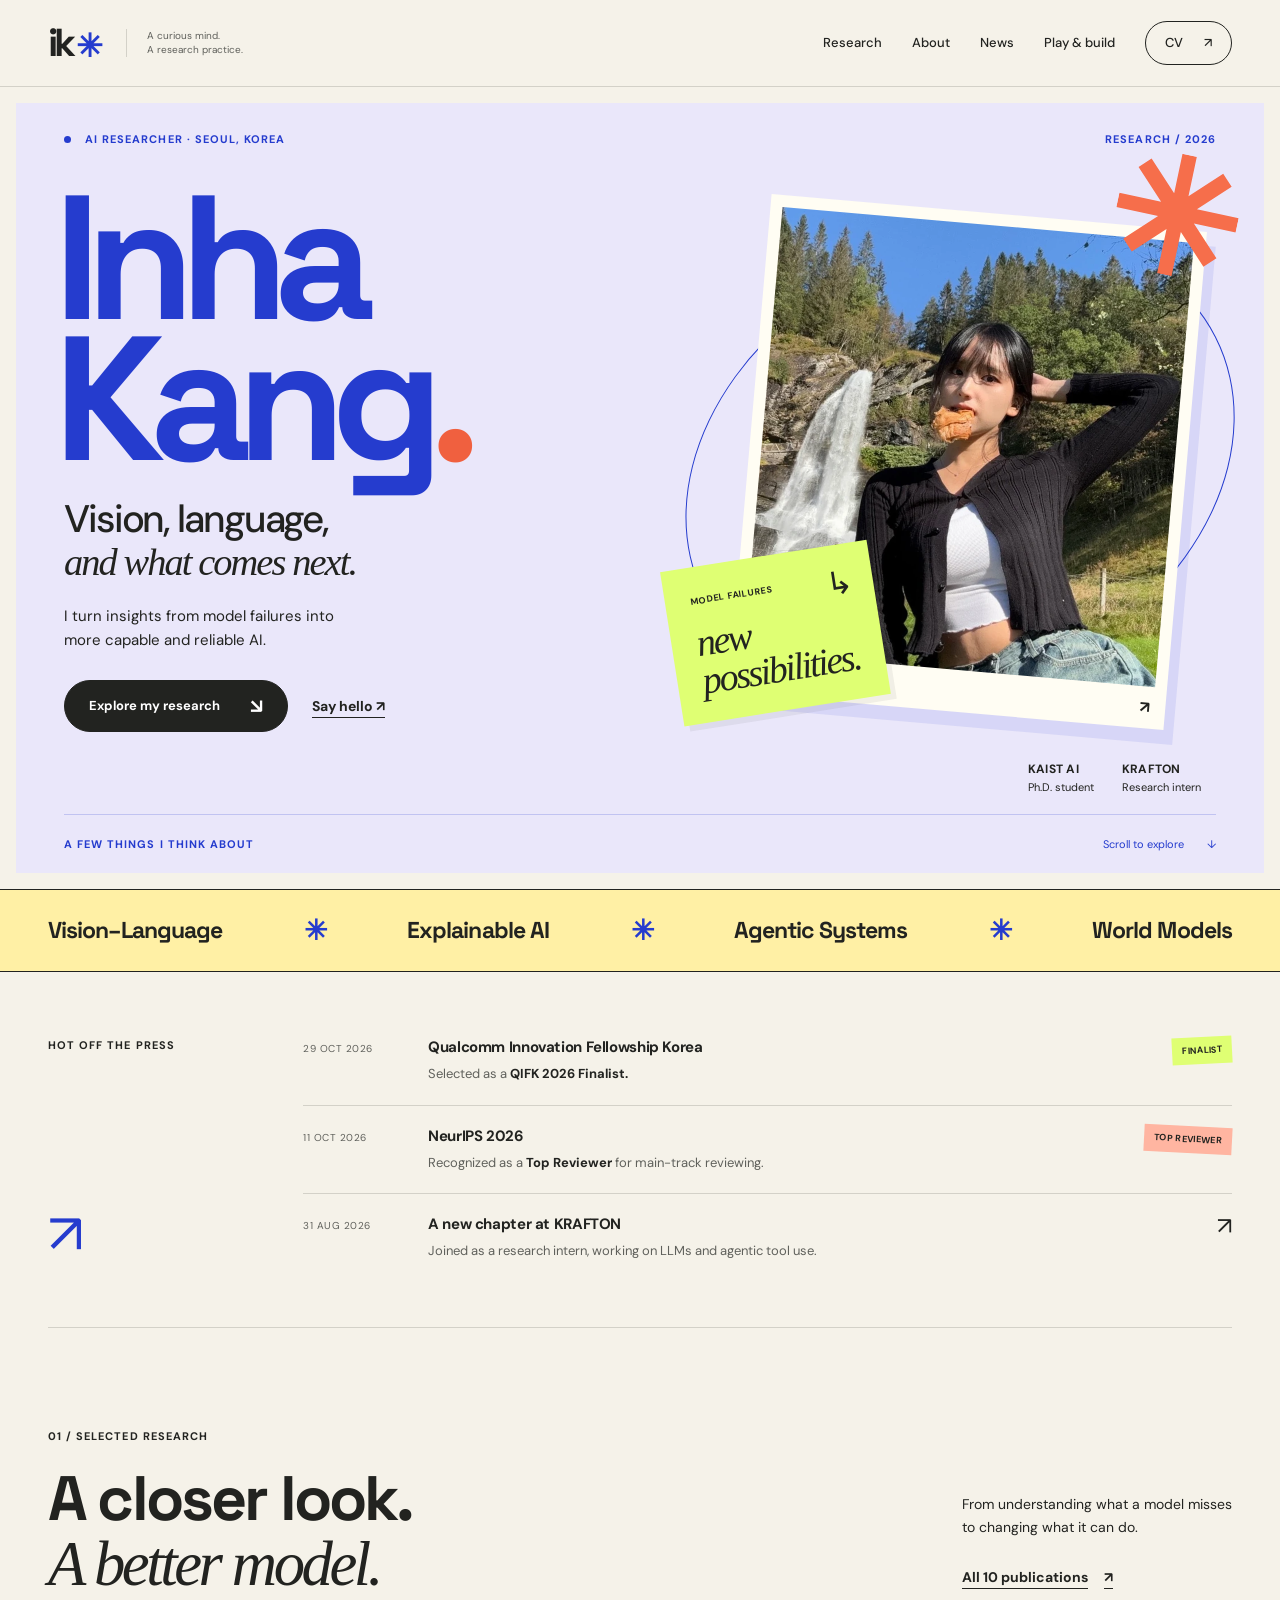
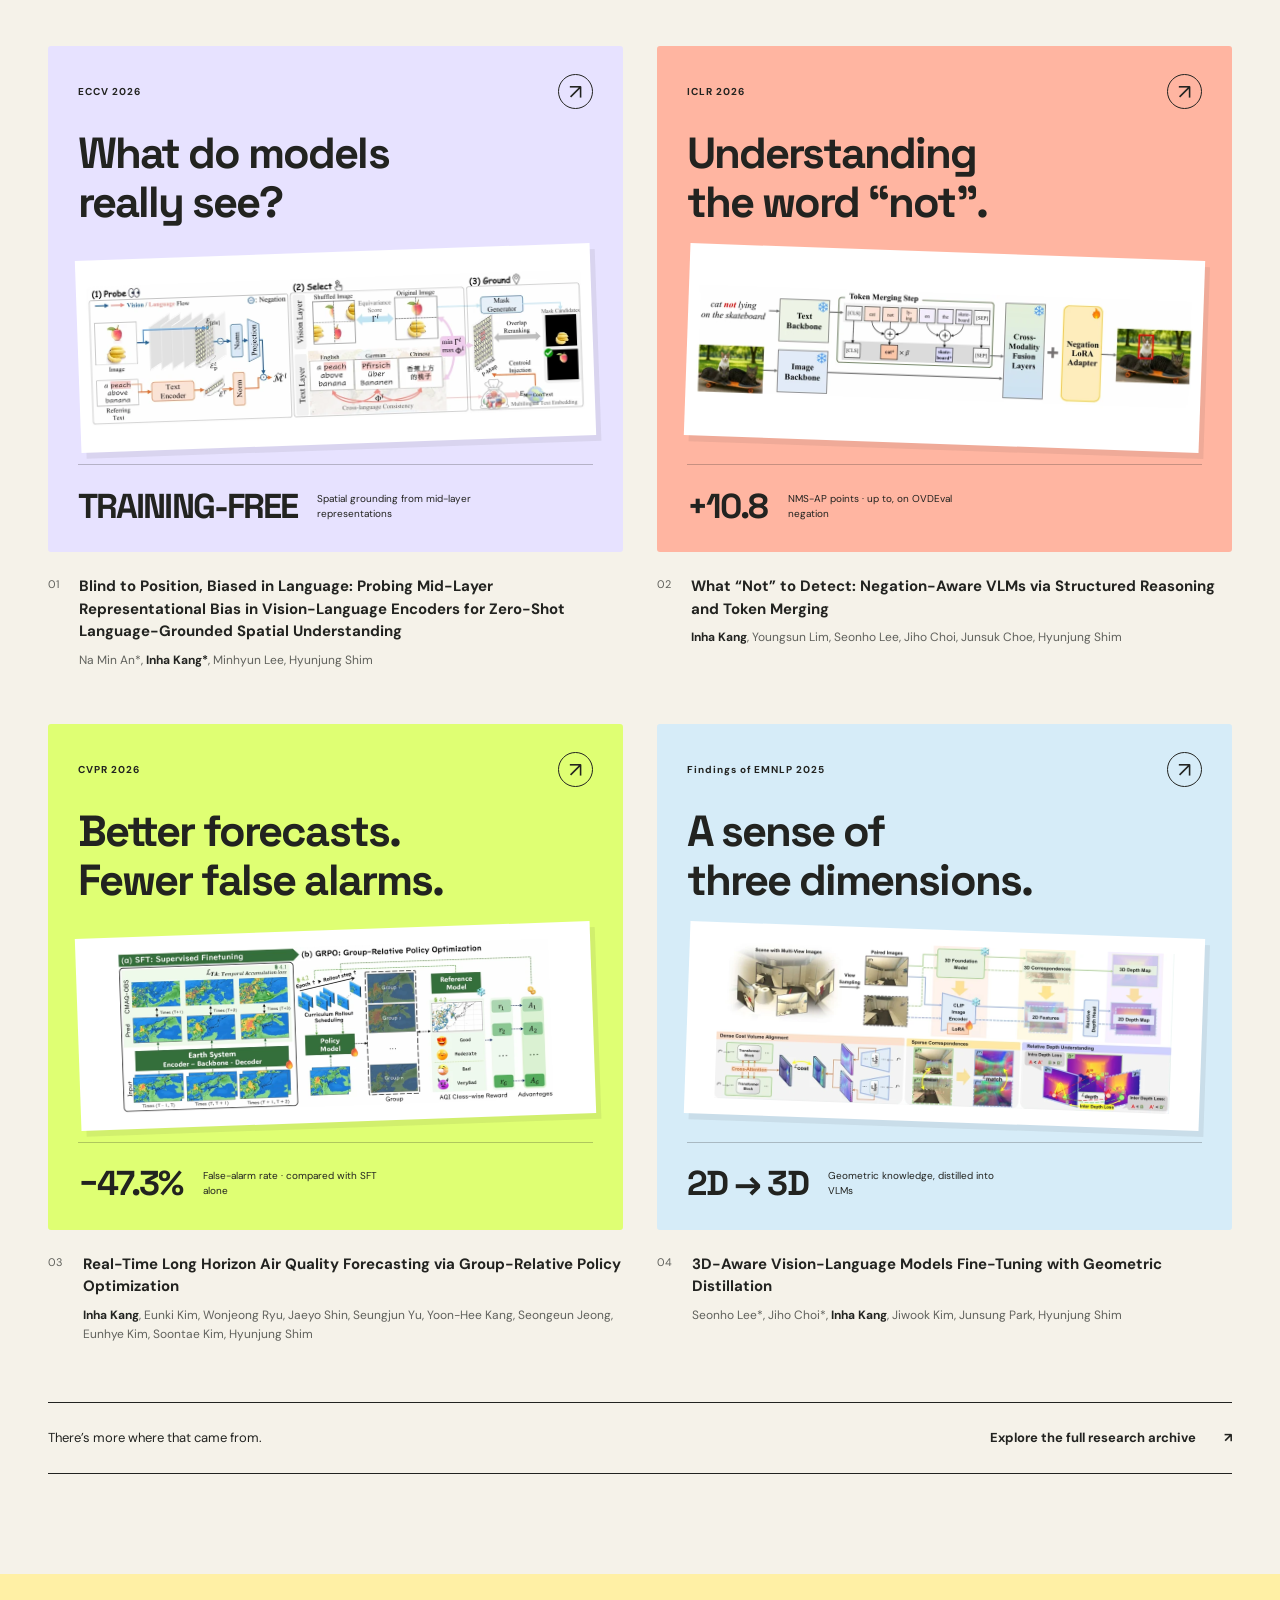
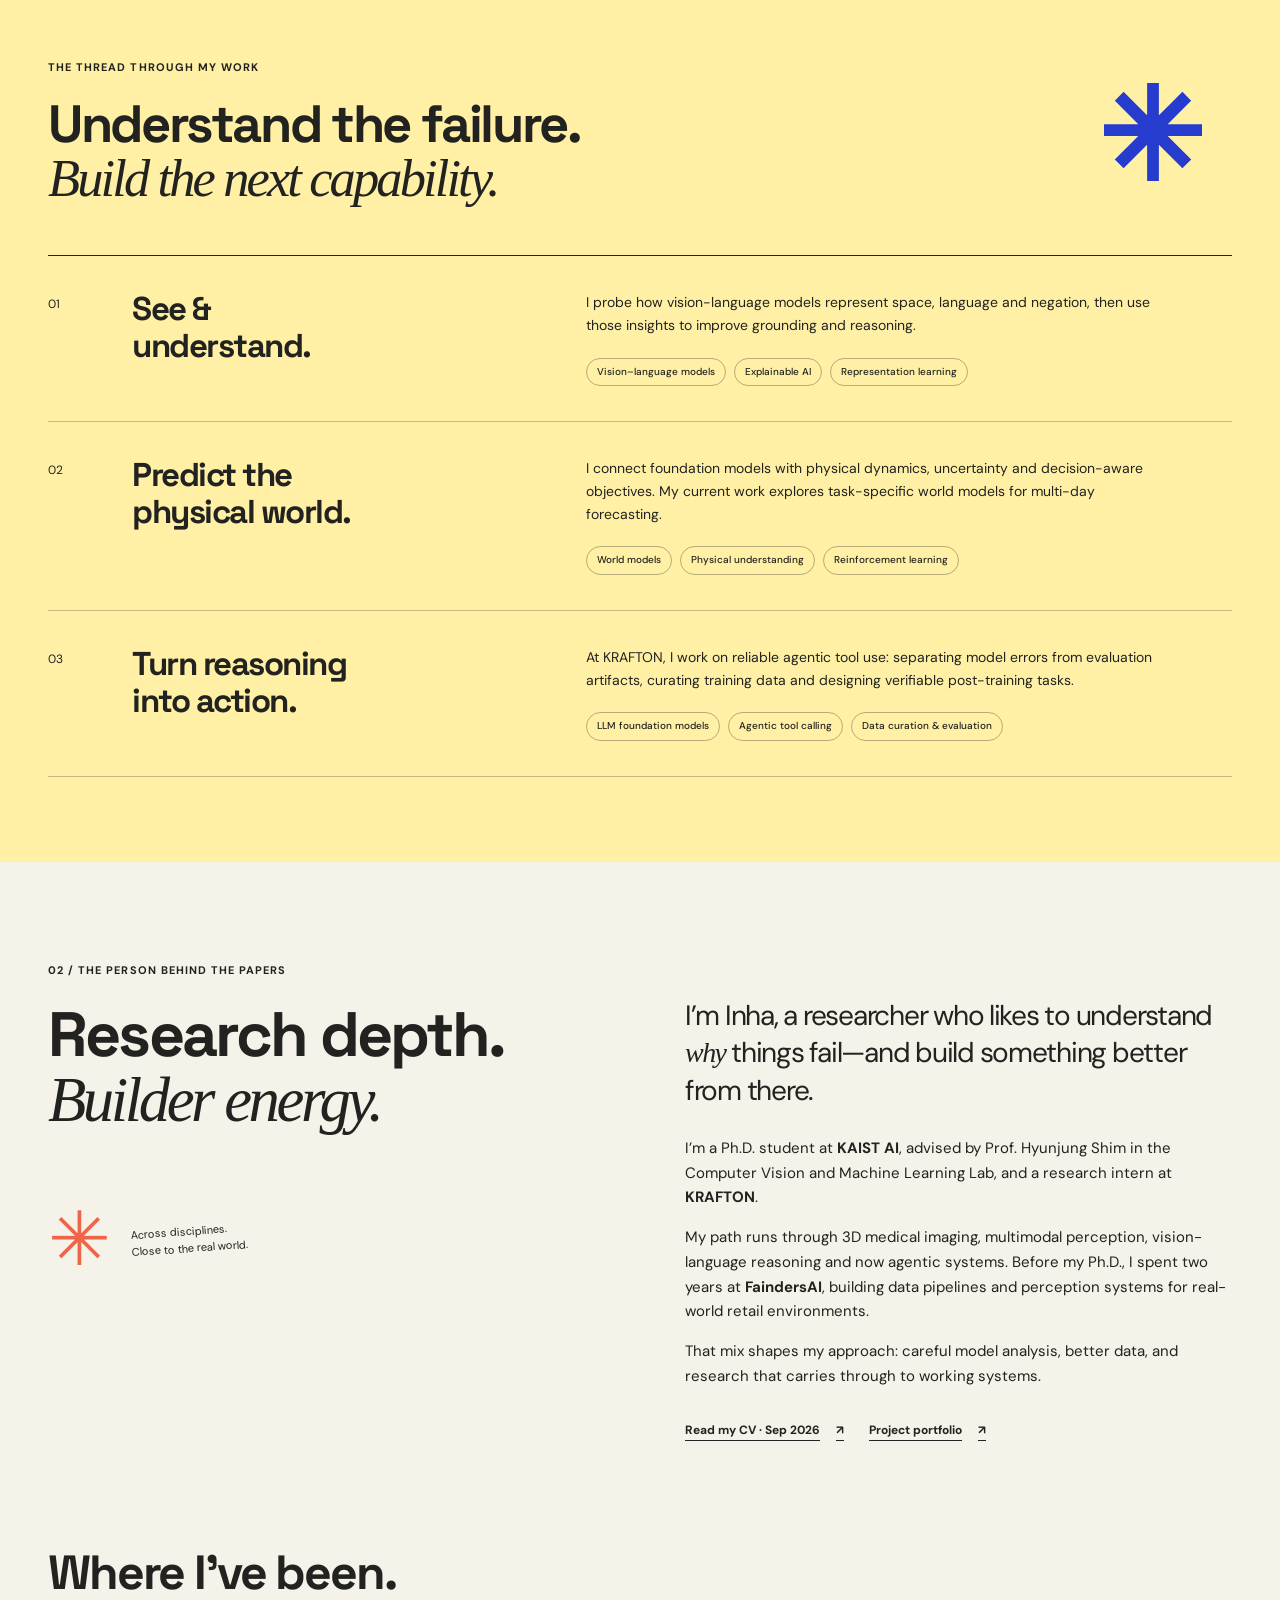
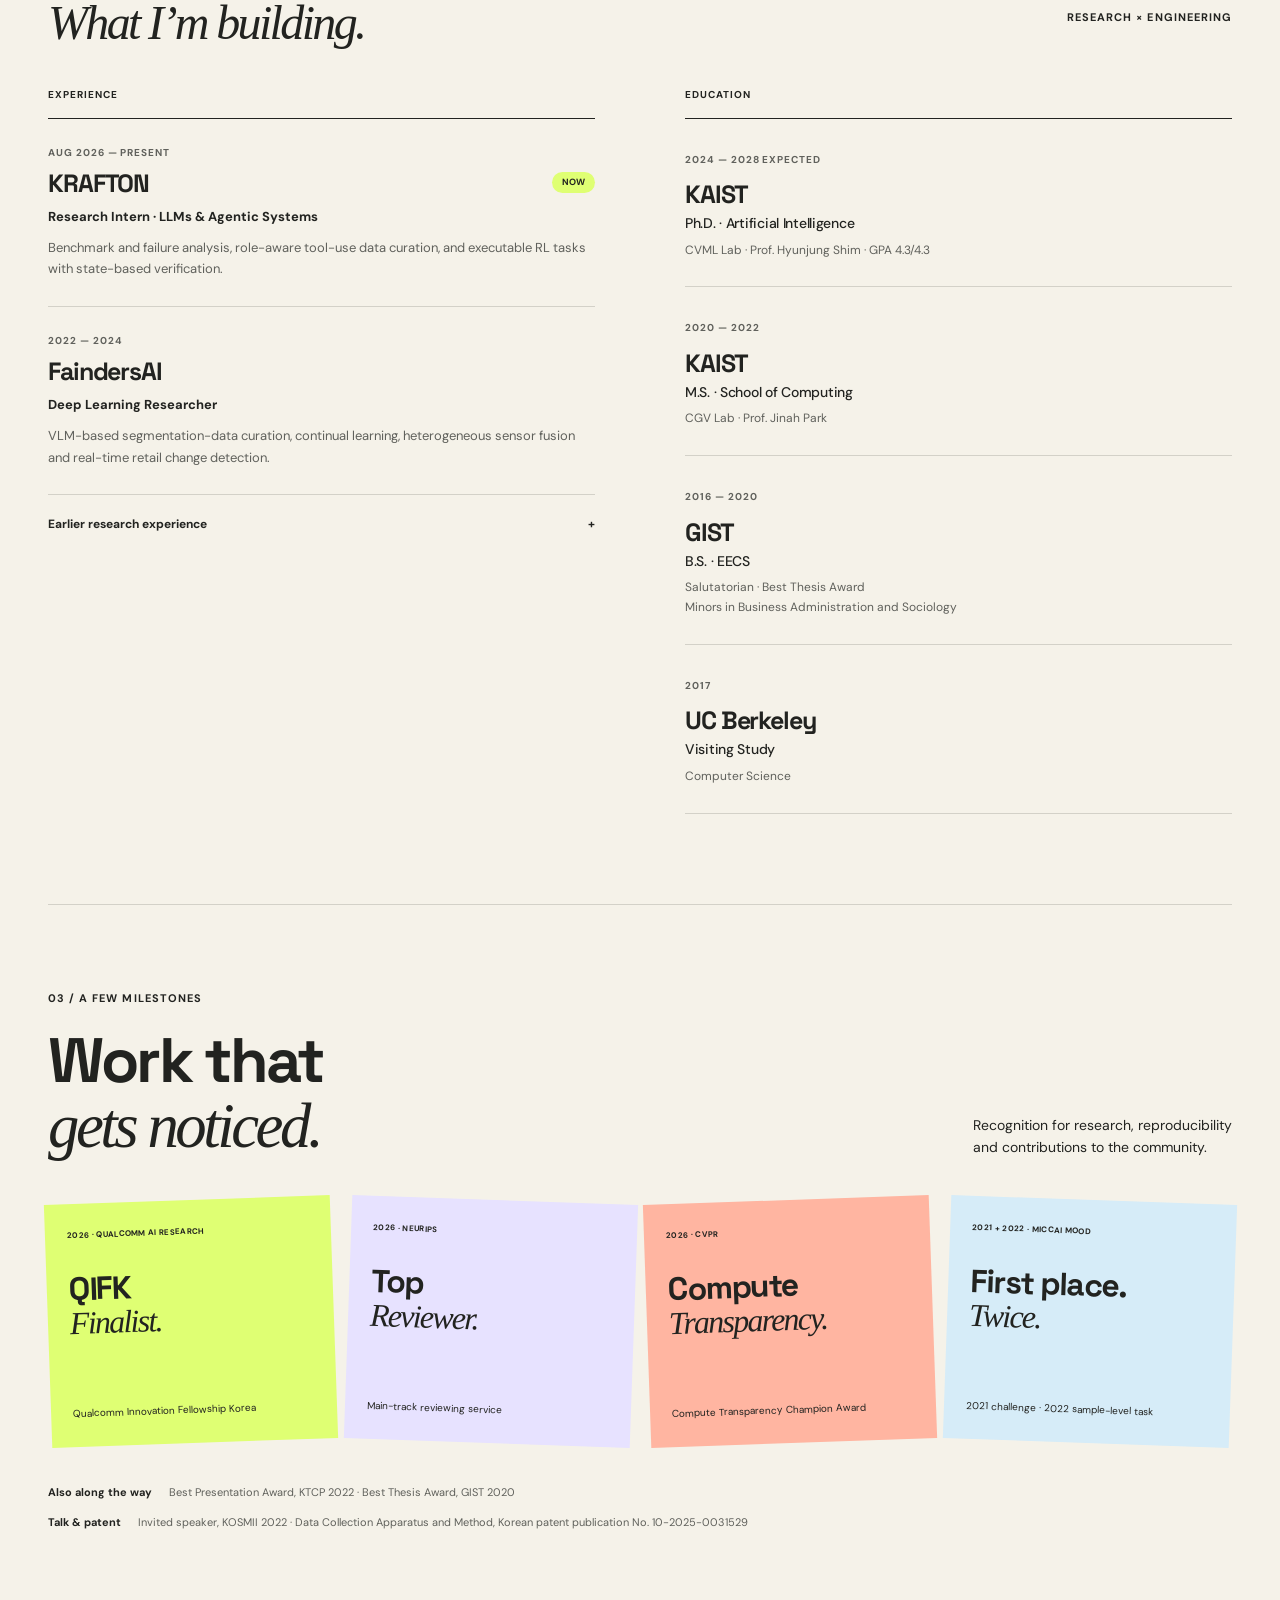
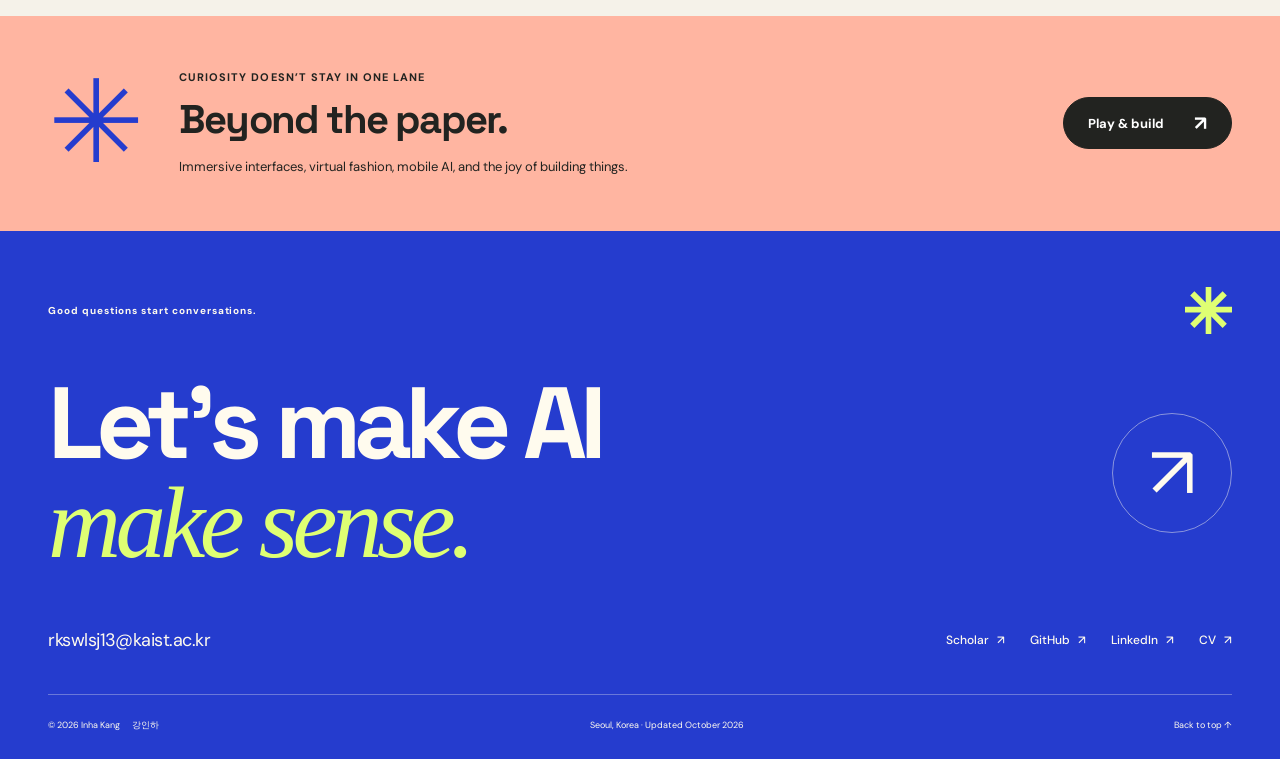
==== index.html @ 4bcaf2a3 "Redesign research portfolio and update October 2026 highlights" ====
<!doctype html>
<html lang="en">
  <head>
    <meta charset="utf-8" />
    <meta name="viewport" content="width=device-width, initial-scale=1" />
    <title>Inha Kang — AI Researcher</title>
    <meta
      name="description"
      content="Inha Kang: KAIST AI Ph.D. student and KRAFTON research intern. Vision-language models, explainable AI, physical understanding and agentic systems."
    />
    <meta name="theme-color" content="#f5f2e9" />
    <link rel="canonical" href="https://2na-97.github.io/" />
    <meta property="og:type" content="website" />
    <meta property="og:title" content="Inha Kang — AI Researcher" />
    <meta
      property="og:description"
      content="Inha Kang: KAIST AI Ph.D. student and KRAFTON research intern. Vision-language models, explainable AI, physical understanding and agentic systems."
    />
    <meta property="og:url" content="https://2na-97.github.io/" />
    <meta property="og:image" content="https://2na-97.github.io/assets/img/social-preview.png" />
    <meta property="og:image:width" content="1200" />
    <meta property="og:image:height" content="630" />
    <meta
      property="og:image:alt"
      content="Inha Kang — AI researcher at KAIST and research intern at KRAFTON. Vision, language, and what comes next."
    />
    <meta name="twitter:card" content="summary_large_image" />
    <link rel="icon" href="assets/img/favicon.svg" type="image/svg+xml" />
    <link rel="preload" href="assets/fonts/space-grotesk-700.ttf" as="font" type="font/ttf" crossorigin />
    <link rel="stylesheet" href="assets/css/style.css" />
    <script src="assets/js/site.js" defer></script>
  </head>
  <body>
    <a class="skip-link" href="#main-content">Skip to content</a>
    <header class="site-header">
      <div class="nav-shell wrap">
        <a class="brand" href="index.html" aria-label="Inha Kang, home"
          >ik<span class="brand-star">✳</span></a
        >
        <span class="nav-note"
          >A curious mind.<br />
          A research practice.</span
        >
        <button class="nav-toggle" aria-expanded="false" aria-controls="site-nav" hidden>
          Menu <span aria-hidden="true">+</span>
        </button>
        <nav id="site-nav" class="site-nav" aria-label="Main navigation">
          <a href="index.html#research">Research</a><a href="index.html#about">About</a
          ><a href="index.html#news">News</a><a href="projects.html">Play &amp; build</a>
          <a class="nav-cv" href="assets/files/InhaKang_CV.pdf" target="_blank" rel="noopener noreferrer"
            >CV <span aria-hidden="true">↗</span></a
          >
        </nav>
      </div>
    </header>
    <main id="main-content">
      <div id="top"></div>
      <section class="hero wrap" aria-labelledby="hero-title">
        <div class="hero-topline">
          <p class="eyebrow"><span class="status-dot"></span> AI RESEARCHER · SEOUL, KOREA</p>
          <span class="edition">RESEARCH / 2026</span>
        </div>
        <div class="hero-grid">
          <div class="hero-copy">
            <h1 id="hero-title">
              Inha<br />
              Kang<span class="name-period">.</span>
            </h1>
            <p class="hero-tagline">
              Vision, language,<br />
              <em>and what comes next.</em>
            </p>
            <p class="hero-intro">
              I turn insights from model failures into<br class="desktop-break" />
              more capable and reliable AI.
            </p>
            <div class="hero-actions">
              <a class="button dark" href="#research"
                >Explore my research <span aria-hidden="true">↘</span></a
              ><a class="text-link" href="mailto:rkswlsj13@kaist.ac.kr">Say hello ↗</a>
            </div>
          </div>
          <div class="hero-visual">
            <span class="hero-spark" aria-hidden="true"
              ><svg viewBox="0 0 100 100" fill="currentColor" aria-hidden="true">
                <path
                  d="M44 0h12v33L80 9l9 9-24 24h35v12H65l24 24-9 9-24-24v37H44V63L20 87l-9-9 24-24H0V42h35L11 18l9-9 24 24z"
                /></svg
            ></span>
            <div class="photo-orbit" aria-hidden="true"></div>
            <figure class="portrait">
              <img
                src="assets/img/profile.webp"
                width="720"
                height="720"
                alt="Inha Kang outdoors beside a waterfall"
                fetchpriority="high"
              />
              <figcaption><span>INHA, OUTSIDE THE LAB</span><span>↗</span></figcaption>
            </figure>
            <div class="hero-sticker">
              <span>MODEL FAILURES</span><span class="sticker-arrow" aria-hidden="true">↳</span
              ><strong
                >new<br />
                possibilities.</strong
              >
            </div>
            <div class="hero-affiliations">
              <span><b>KAIST AI</b>Ph.D. student</span><span><b>KRAFTON</b>Research intern</span>
            </div>
          </div>
        </div>
        <div class="hero-bottom">
          <span class="eyebrow">A FEW THINGS I THINK ABOUT</span
          ><a href="#directions" class="scroll-cue">Scroll to explore <span aria-hidden="true">↓</span></a>
        </div>
      </section>
      <div class="keyword-band">
        <div class="wrap keyword-line">
          <a href="#directions">Vision–Language</a><span aria-hidden="true">✳</span
          ><a href="#directions">Explainable AI</a><span aria-hidden="true">✳</span
          ><a href="#directions">Agentic Systems</a><span aria-hidden="true">✳</span
          ><a href="#directions">World Models</a>
        </div>
      </div>
      <section class="news-section wrap" id="news">
        <div class="section-label">
          <span class="eyebrow">HOT OFF THE PRESS</span><span class="news-dot" aria-hidden="true">↗</span>
        </div>
        <div class="news-items">
          <article class="news-item">
            <time datetime="2026-10-29">29 OCT 2026</time>
            <div>
              <h2>Qualcomm Innovation Fellowship Korea</h2>
              <p>Selected as a <strong>QIFK 2026 Finalist.</strong></p>
            </div>
            <span class="news-badge">FINALIST</span>
          </article>
          <article class="news-item">
            <time datetime="2026-10-11">11 OCT 2026</time>
            <div>
              <h2>NeurIPS 2026</h2>
              <p>Recognized as a <strong>Top Reviewer</strong> for main-track reviewing.</p>
            </div>
            <span class="news-badge peach">TOP REVIEWER</span>
          </article>
          <article class="news-item">
            <time datetime="2026-08-31">31 AUG 2026</time>
            <div>
              <h2>A new chapter at KRAFTON</h2>
              <p>Joined as a research intern, working on LLMs and agentic tool use.</p>
            </div>
            <a class="news-link" href="#experience" aria-label="Read about my KRAFTON experience">↗</a>
          </article>
        </div>
      </section>
      <section class="section wrap" id="research">
        <div class="section-heading">
          <div>
            <p class="eyebrow">01 / SELECTED RESEARCH</p>
            <h2>
              A closer look.<br />
              <em>A better model.</em>
            </h2>
          </div>
          <div class="section-aside">
            <p>
              From understanding what a model misses<br />
              to changing what it can do.
            </p>
            <a class="text-link" href="publications.html"
              >All 10 publications <span aria-hidden="true">↗</span></a
            >
          </div>
        </div>
        <div class="work-grid">
          <article class="work-card lilac">
            <a
              class="work-art"
              href="https://arxiv.org/abs/2509.23098"
              target="_blank"
              rel="noopener noreferrer"
              aria-label="Read Blind to Position, Biased in Language: Probing Mid-Layer Representational Bias in Vision-Language Encoders for Zero-Shot Language-Grounded Spatial Understanding"
              ><div class="work-art-top">
                <span class="eyebrow">ECCV 2026</span><span class="circle-arrow" aria-hidden="true">↗</span>
              </div>
              <h3>
                What do models<br />
                really see?
              </h3>
              <div class="paper-figure">
                <img
                  src="assets/img/multilingual.webp"
                  alt="Research overview: Blind to Position, Biased in Language: Probing Mid-Layer Representational Bias in Vision-Language Encoders for Zero-Shot Language-Grounded Spatial Understanding"
                  width="1000"
                  height="380"
                  loading="lazy"
                />
              </div>
              <div class="work-art-bottom">
                <strong>TRAINING-FREE</strong><span>Spatial grounding from mid-layer representations</span>
              </div></a
            >
            <div class="work-caption">
              <span class="work-number">01</span>
              <div>
                <p class="work-title">
                  Blind to Position, Biased in Language: Probing Mid-Layer Representational Bias in
                  Vision-Language Encoders for Zero-Shot Language-Grounded Spatial Understanding
                </p>
                <p class="authors">Na Min An*, <strong>Inha Kang*</strong>, Minhyun Lee, Hyunjung Shim</p>
              </div>
            </div>
          </article>
          <article class="work-card peach">
            <a
              class="work-art"
              href="https://arxiv.org/abs/2510.13232"
              target="_blank"
              rel="noopener noreferrer"
              aria-label="Read What “Not” to Detect: Negation-Aware VLMs via Structured Reasoning and Token Merging"
              ><div class="work-art-top">
                <span class="eyebrow">ICLR 2026</span><span class="circle-arrow" aria-hidden="true">↗</span>
              </div>
              <h3>
                Understanding<br />
                the word “not”.
              </h3>
              <div class="paper-figure">
                <img
                  src="assets/img/negationVLM.webp"
                  alt="Research overview: What “Not” to Detect: Negation-Aware VLMs via Structured Reasoning and Token Merging"
                  width="1000"
                  height="380"
                  loading="lazy"
                />
              </div>
              <div class="work-art-bottom">
                <strong>+10.8</strong><span>NMS-AP points · up to, on OVDEval negation</span>
              </div></a
            >
            <div class="work-caption">
              <span class="work-number">02</span>
              <div>
                <p class="work-title">
                  What “Not” to Detect: Negation-Aware VLMs via Structured Reasoning and Token Merging
                </p>
                <p class="authors">
                  <strong>Inha Kang</strong>, Youngsun Lim, Seonho Lee, Jiho Choi, Junsuk Choe, Hyunjung Shim
                </p>
              </div>
            </div>
          </article>
          <article class="work-card lime">
            <a
              class="work-art"
              href="https://arxiv.org/abs/2511.22169"
              target="_blank"
              rel="noopener noreferrer"
              aria-label="Read Real-Time Long Horizon Air Quality Forecasting via Group-Relative Policy Optimization"
              ><div class="work-art-top">
                <span class="eyebrow">CVPR 2026</span><span class="circle-arrow" aria-hidden="true">↗</span>
              </div>
              <h3>
                Better forecasts.<br />
                Fewer false alarms.
              </h3>
              <div class="paper-figure">
                <img
                  src="assets/img/finedust.webp"
                  alt="Research overview: Real-Time Long Horizon Air Quality Forecasting via Group-Relative Policy Optimization"
                  width="1000"
                  height="380"
                  loading="lazy"
                />
              </div>
              <div class="work-art-bottom">
                <strong>−47.3%</strong><span>False-alarm rate · compared with SFT alone</span>
              </div></a
            >
            <div class="work-caption">
              <span class="work-number">03</span>
              <div>
                <p class="work-title">
                  Real-Time Long Horizon Air Quality Forecasting via Group-Relative Policy Optimization
                </p>
                <p class="authors">
                  <strong>Inha Kang</strong>, Eunki Kim, Wonjeong Ryu, Jaeyo Shin, Seungjun Yu, Yoon-Hee Kang,
                  Seongeun Jeong, Eunhye Kim, Soontae Kim, Hyunjung Shim
                </p>
              </div>
            </div>
          </article>
          <article class="work-card sky">
            <a
              class="work-art"
              href="https://arxiv.org/abs/2506.09883"
              target="_blank"
              rel="noopener noreferrer"
              aria-label="Read 3D-Aware Vision-Language Models Fine-Tuning with Geometric Distillation"
              ><div class="work-art-top">
                <span class="eyebrow">Findings of EMNLP 2025</span
                ><span class="circle-arrow" aria-hidden="true">↗</span>
              </div>
              <h3>
                A sense of<br />
                three dimensions.
              </h3>
              <div class="paper-figure">
                <img
                  src="assets/img/3dvlm.webp"
                  alt="Research overview: 3D-Aware Vision-Language Models Fine-Tuning with Geometric Distillation"
                  width="1000"
                  height="380"
                  loading="lazy"
                />
              </div>
              <div class="work-art-bottom">
                <strong>2D → 3D</strong><span>Geometric knowledge, distilled into VLMs</span>
              </div></a
            >
            <div class="work-caption">
              <span class="work-number">04</span>
              <div>
                <p class="work-title">
                  3D-Aware Vision-Language Models Fine-Tuning with Geometric Distillation
                </p>
                <p class="authors">
                  Seonho Lee*, Jiho Choi*, <strong>Inha Kang</strong>, Jiwook Kim, Junsung Park, Hyunjung Shim
                </p>
              </div>
            </div>
          </article>
        </div>
        <a class="archive-link" href="publications.html"
          ><span>There’s more where that came from.</span
          ><strong>Explore the full research archive <span aria-hidden="true">↗</span></strong></a
        >
      </section>
      <section class="directions-section" id="directions">
        <div class="wrap">
          <div class="section-heading">
            <div>
              <p class="eyebrow">THE THREAD THROUGH MY WORK</p>
              <h2>
                Understand the failure.<br />
                <em>Build the next capability.</em>
              </h2>
            </div>
            <span class="direction-spark" aria-hidden="true"
              ><svg viewBox="0 0 100 100" fill="currentColor" aria-hidden="true">
                <path
                  d="M44 0h12v33L80 9l9 9-24 24h35v12H65l24 24-9 9-24-24v37H44V63L20 87l-9-9 24-24H0V42h35L11 18l9-9 24 24z"
                /></svg
            ></span>
          </div>
          <div class="direction-list">
            <article class="direction">
              <span class="direction-number">01</span>
              <h3>
                See &amp;<br />
                understand.
              </h3>
              <div>
                <p>
                  I probe how vision-language models represent space, language and negation, then use those
                  insights to improve grounding and reasoning.
                </p>
                <ul class="tags">
                  <li>Vision–language models</li>
                  <li>Explainable AI</li>
                  <li>Representation learning</li>
                </ul>
              </div>
            </article>
            <article class="direction">
              <span class="direction-number">02</span>
              <h3>
                Predict the<br />
                physical world.
              </h3>
              <div>
                <p>
                  I connect foundation models with physical dynamics, uncertainty and decision-aware
                  objectives. My current work explores task-specific world models for multi-day forecasting.
                </p>
                <ul class="tags">
                  <li>World models</li>
                  <li>Physical understanding</li>
                  <li>Reinforcement learning</li>
                </ul>
              </div>
            </article>
            <article class="direction">
              <span class="direction-number">03</span>
              <h3>
                Turn reasoning<br />
                into action.
              </h3>
              <div>
                <p>
                  At KRAFTON, I work on reliable agentic tool use: separating model errors from evaluation
                  artifacts, curating training data and designing verifiable post-training tasks.
                </p>
                <ul class="tags">
                  <li>LLM foundation models</li>
                  <li>Agentic tool calling</li>
                  <li>Data curation &amp; evaluation</li>
                </ul>
              </div>
            </article>
          </div>
        </div>
      </section>
      <section class="section wrap about-section" id="about">
        <div class="about-heading">
          <p class="eyebrow">02 / THE PERSON BEHIND THE PAPERS</p>
          <h2>
            Research depth.<br />
            <em>Builder energy.</em>
          </h2>
          <div class="about-note">
            <span aria-hidden="true">✳</span>
            <p>
              Across disciplines.<br />
              Close to the real world.
            </p>
          </div>
        </div>
        <div class="about-content">
          <p class="about-lead">
            I’m Inha, a researcher who likes to understand <em>why</em> things fail—and build something better
            from there.
          </p>
          <p>
            I’m a Ph.D. student at <strong>KAIST AI</strong>, advised by Prof. Hyunjung Shim in the Computer
            Vision and Machine Learning Lab, and a research intern at <strong>KRAFTON</strong>.
          </p>
          <p>
            My path runs through 3D medical imaging, multimodal perception, vision-language reasoning and now
            agentic systems. Before my Ph.D., I spent two years at <strong>FaindersAI</strong>, building data
            pipelines and perception systems for real-world retail environments.
          </p>
          <p>
            That mix shapes my approach: careful model analysis, better data, and research that carries
            through to working systems.
          </p>
          <div class="about-links">
            <a class="text-link" href="assets/files/InhaKang_CV.pdf" target="_blank" rel="noopener noreferrer"
              >Read my CV · Sep 2026 <span aria-hidden="true">↗</span></a
            ><a
              class="text-link"
              href="https://drive.google.com/file/d/10ShAh3M-BPV0rrOXE94NQod0BKUxyx11/view?usp=sharing"
              target="_blank"
              rel="noopener noreferrer"
              >Project portfolio <span aria-hidden="true">↗</span></a
            >
          </div>
        </div>
      </section>
      <section class="experience-section wrap" id="experience">
        <div class="section-heading compact">
          <h2>
            Where I’ve been.<br />
            <em>What I’m building.</em>
          </h2>
          <p class="eyebrow">RESEARCH × ENGINEERING</p>
        </div>
        <div class="experience-grid">
          <div>
            <h3 class="column-label">EXPERIENCE</h3>
            <article class="experience">
              <p class="meta">AUG 2026 — PRESENT</p>
              <div class="experience-title">
                <h4>KRAFTON</h4>
                <span class="current-tag">NOW</span>
              </div>
              <p class="role">Research Intern · LLMs &amp; Agentic Systems</p>
              <p>
                Benchmark and failure analysis, role-aware tool-use data curation, and executable RL tasks
                with state-based verification.
              </p>
            </article>
            <article class="experience">
              <p class="meta">2022 — 2024</p>
              <h4>FaindersAI</h4>
              <p class="role">Deep Learning Researcher</p>
              <p>
                VLM-based segmentation-data curation, continual learning, heterogeneous sensor fusion and
                real-time retail change detection.
              </p>
            </article>
            <details class="earlier-experience">
              <summary>Earlier research experience <span aria-hidden="true">+</span></summary>
              <article class="experience">
                <p class="meta">2019 — 2020</p>
                <h4>Machine Learning and Vision Lab</h4>
                <p>Research Intern · Long-tailed object detection for autonomous driving.</p>
              </article>
              <article class="experience">
                <p class="meta">2017 — 2018</p>
                <h4>Aerospace Propulsion Lab</h4>
                <p>Research Intern · Parallel computing and GPU acceleration.</p>
              </article>
            </details>
          </div>
          <div>
            <h3 class="column-label">EDUCATION</h3>
            <article class="education">
              <span class="meta">2024 — 2028 EXPECTED</span>
              <h4>KAIST <span>Ph.D. · Artificial Intelligence</span></h4>
              <p>CVML Lab · Prof. Hyunjung Shim · GPA 4.3/4.3</p>
            </article>
            <article class="education">
              <span class="meta">2020 — 2022</span>
              <h4>KAIST <span>M.S. · School of Computing</span></h4>
              <p>CGV Lab · Prof. Jinah Park</p>
            </article>
            <article class="education">
              <span class="meta">2016 — 2020</span>
              <h4>GIST <span>B.S. · EECS</span></h4>
              <p>
                Salutatorian · Best Thesis Award<br />
                Minors in Business Administration and Sociology
              </p>
            </article>
            <article class="education">
              <span class="meta">2017</span>
              <h4>UC Berkeley <span>Visiting Study</span></h4>
              <p>Computer Science</p>
            </article>
          </div>
        </div>
      </section>
      <section class="recognition-section wrap" id="recognition">
        <div class="section-heading compact">
          <div>
            <p class="eyebrow">03 / A FEW MILESTONES</p>
            <h2>
              Work that<br />
              <em>gets noticed.</em>
            </h2>
          </div>
          <p class="section-aside">
            Recognition for research, reproducibility<br />
            and contributions to the community.
          </p>
        </div>
        <div class="recognition-grid">
          <article class="recognition-card lime">
            <span class="meta">2026 · QUALCOMM AI RESEARCH</span>
            <h3>
              QIFK<br />
              <em>Finalist.</em>
            </h3>
            <p>Qualcomm Innovation Fellowship Korea</p>
          </article>
          <article class="recognition-card lilac">
            <span class="meta">2026 · NEURIPS</span>
            <h3>
              Top<br />
              <em>Reviewer.</em>
            </h3>
            <p>Main-track reviewing service</p>
          </article>
          <article class="recognition-card peach">
            <span class="meta">2026 · CVPR</span>
            <h3>
              Compute<br />
              <em>Transparency.</em>
            </h3>
            <p>Compute Transparency Champion Award</p>
          </article>
          <article class="recognition-card sky">
            <span class="meta">2021 + 2022 · MICCAI MOOD</span>
            <h3>
              First place.<br />
              <em>Twice.</em>
            </h3>
            <p>2021 challenge · 2022 sample-level task</p>
          </article>
        </div>
        <div class="other-recognition">
          <p>
            <strong>Also along the way</strong> Best Presentation Award, KTCP 2022 · Best Thesis Award, GIST
            2020
          </p>
          <p>
            <strong>Talk &amp; patent</strong> Invited speaker, KOSMII 2022 · Data Collection Apparatus and
            Method, Korean patent publication No. 10-2025-0031529
          </p>
        </div>
      </section>
      <section class="play-teaser">
        <div class="wrap">
          <span class="play-asterisk" aria-hidden="true">✳</span>
          <div>
            <p class="eyebrow">CURIOSITY DOESN’T STAY IN ONE LANE</p>
            <h2>Beyond the paper.</h2>
            <p>Immersive interfaces, virtual fashion, mobile AI, and the joy of building things.</p>
          </div>
          <a class="button dark" href="projects.html">Play &amp; build <span aria-hidden="true">↗</span></a>
        </div>
      </section>
    </main>
    <footer class="site-footer" id="contact">
      <div class="wrap">
        <div class="footer-top">
          <p class="eyebrow">Good questions start conversations.</p>
          <span class="footer-spark"
            ><svg viewBox="0 0 100 100" fill="currentColor" aria-hidden="true">
              <path
                d="M44 0h12v33L80 9l9 9-24 24h35v12H65l24 24-9 9-24-24v37H44V63L20 87l-9-9 24-24H0V42h35L11 18l9-9 24 24z"
              /></svg
          ></span>
        </div>
        <div class="contact-line">
          <h2>
            Let’s make AI<br />
            <em>make sense.</em>
          </h2>
          <a class="contact-arrow" href="mailto:rkswlsj13@kaist.ac.kr" aria-label="Email Inha Kang">↗</a>
        </div>
        <div class="footer-links">
          <a class="email-link" href="mailto:rkswlsj13@kaist.ac.kr">rkswlsj13@kaist.ac.kr</a>
          <div>
            <a
              class="text-link"
              href="https://scholar.google.com/citations?user=sAYvnb8AAAAJ&amp;hl=en"
              target="_blank"
              rel="noopener noreferrer"
              >Scholar <span aria-hidden="true">↗</span></a
            ><a class="text-link" href="https://github.com/2na-97" target="_blank" rel="noopener noreferrer"
              >GitHub <span aria-hidden="true">↗</span></a
            ><a
              class="text-link"
              href="https://www.linkedin.com/in/inha-kang-646742170/"
              target="_blank"
              rel="noopener noreferrer"
              >LinkedIn <span aria-hidden="true">↗</span></a
            ><a
              class="text-link"
              href="assets/files/InhaKang_CV.pdf"
              target="_blank"
              rel="noopener noreferrer"
              >CV <span aria-hidden="true">↗</span></a
            >
          </div>
        </div>
        <div class="footer-bottom">
          <span>© <span data-year>2026</span> Inha Kang <span lang="ko">강인하</span></span
          ><span>Seoul, Korea · Updated October 2026</span><a href="#top">Back to top ↑</a>
        </div>
      </div>
    </footer>
  </body>
</html>
---- assets/css/style.css ----
@font-face {
  font-family: Space Grotesk;
  src: url("../fonts/space-grotesk-700.ttf") format("truetype");
  font-weight: 700;
  font-style: normal;
  font-display: swap;
}
@font-face {
  font-family: DM Sans;
  src: url("../fonts/dm-sans-400.ttf") format("truetype");
  font-weight: 400;
  font-style: normal;
  font-display: swap;
}
@font-face {
  font-family: DM Sans;
  src: url("../fonts/dm-sans-500.ttf") format("truetype");
  font-weight: 500;
  font-style: normal;
  font-display: swap;
}
@font-face {
  font-family: DM Sans;
  src: url("../fonts/dm-sans-700.ttf") format("truetype");
  font-weight: 700;
  font-style: normal;
  font-display: swap;
}
:root {
  --paper: #f5f2e9;
  --ink: #222320;
  --blue: #253cce;
  --muted: #60615c;
  --line: #d3d1c8;
  --lime: #dfff73;
  --lilac: #e7e2ff;
  --peach: #ffb5a1;
  --sky: #d6ecf8;
  --yellow: #fff0a5;
  --display: "Space Grotesk", Arial, sans-serif;
  --body: "DM Sans", Arial, sans-serif;
}
* {
  box-sizing: border-box;
}
html {
  scroll-behavior: smooth;
  scroll-padding-top: 100px;
}
body {
  margin: 0;
  background: var(--paper);
  color: var(--ink);
  font: 400 16px/1.65 var(--body);
  -webkit-font-smoothing: antialiased;
}
::selection {
  background: var(--blue);
  color: white;
}
a {
  color: inherit;
  text-decoration: none;
}
button,
input {
  font: inherit;
}
button,
a {
  -webkit-tap-highlight-color: transparent;
}
button {
  color: inherit;
  cursor: pointer;
}
button:disabled {
  cursor: default;
}
img,
svg {
  max-width: 100%;
  display: block;
}
h1,
h2,
h3,
h4,
p,
figure {
  margin: 0;
}
h1,
h2,
h3,
h4 {
  font-family: var(--display);
  font-weight: 700;
  line-height: 1.12;
  letter-spacing: -0.045em;
}
p + p {
  margin-top: 1em;
}
em {
  font-family: Georgia, "Times New Roman", serif;
  font-weight: 400;
  letter-spacing: -0.055em;
}
strong,
b {
  font-weight: 700;
}
ul {
  padding-left: 1.25em;
}
a:focus-visible,
button:focus-visible,
summary:focus-visible,
input:focus-visible {
  outline: 3px solid var(--blue);
  outline-offset: 5px;
}
a,
button,
summary {
  touch-action: manipulation;
}
[hidden] {
  display: none !important;
}
.wrap {
  width: calc(100% - 96px);
  max-width: 1280px;
  margin-inline: auto;
}
.eyebrow,
.meta,
.edition {
  font-size: 11px;
  letter-spacing: 0.095em;
  font-weight: 700;
  line-height: 1.5;
}
.muted {
  color: var(--muted);
}
.skip-link {
  position: fixed;
  left: 16px;
  top: -80px;
  padding: 12px 20px;
  background: var(--lime);
  z-index: 200;
}
.skip-link:focus {
  top: 12px;
}
.site-header {
  position: sticky;
  top: 0;
  z-index: 100;
  background: var(--paper);
  border-bottom: 1px solid var(--line);
}
.nav-shell {
  height: 86px;
  display: flex;
  align-items: center;
  gap: 27px;
}
.brand {
  font: 700 39px/0.8 var(--display);
  letter-spacing: -0.09em;
  display: flex;
  align-items: center;
  gap: 3px;
}
.brand-star {
  color: var(--blue);
  font-size: 32px;
  margin-top: 8px;
  transition: transform 0.4s;
}
.brand:hover .brand-star {
  transform: rotate(90deg);
}
.nav-note {
  font-size: 10px;
  line-height: 1.4;
  color: var(--muted);
  border-left: 1px solid var(--line);
  padding-left: 20px;
}
.site-nav {
  display: flex;
  gap: 30px;
  align-items: center;
  margin-left: auto;
  font-size: 13px;
  font-weight: 500;
}
.site-nav > a:not(.nav-cv) {
  position: relative;
  padding-block: 12px;
}
.site-nav > a:not(.nav-cv)::after {
  content: "";
  position: absolute;
  bottom: 5px;
  left: 0;
  width: 100%;
  height: 2px;
  background: var(--blue);
  transform: scaleX(0);
  transform-origin: left;
  transition: transform 0.2s;
}
.site-nav > a:hover::after,
.site-nav > a[aria-current]::after {
  transform: scaleX(1);
}
.nav-cv {
  border: 1px solid var(--ink);
  border-radius: 30px;
  padding: 10px 19px;
}
.nav-cv:hover {
  background: var(--ink);
  color: var(--paper);
}
.nav-cv span {
  padding-left: 18px;
}
.nav-toggle {
  display: none;
}
.text-link {
  font-weight: 700;
  font-size: 14px;
  display: inline-flex;
  align-items: center;
  gap: 16px;
  padding-block: 8px;
  text-decoration: underline;
  text-underline-offset: 6px;
  text-decoration-thickness: 1px;
}
.text-link:hover {
  color: var(--blue);
}
.text-link span {
  display: inline-block;
  transition: transform 0.2s;
}
.text-link:hover span {
  transform: translate(3px, -3px);
}
.button {
  display: inline-flex;
  align-items: center;
  justify-content: space-between;
  gap: 30px;
  border: 1px solid var(--ink);
  border-radius: 99px;
  padding: 15px 24px;
  font-size: 13px;
  font-weight: 700;
  line-height: 1.5;
  transition:
    background 0.2s,
    transform 0.2s,
    color 0.2s;
}
.button:hover {
  transform: translateY(-3px);
}
.button.dark {
  background: var(--ink);
  color: white;
}
.button.dark:hover {
  background: var(--blue);
  border-color: var(--blue);
}
.button.outline:hover {
  background: var(--ink);
  color: white;
}
.button span {
  font-size: 20px;
  line-height: 1;
}
.lime {
  background: var(--lime);
}
.lilac {
  background: var(--lilac);
}
.peach {
  background: var(--peach);
}
.sky {
  background: var(--sky);
}
.yellow {
  background: var(--yellow);
}
/* The opening is a bright research poster: expressive type, a personal photograph,
   and annotations that remain real, selectable text. */
.hero {
  width: calc(100% - 32px);
  max-width: 1472px;
  margin-top: 16px;
  padding: 28px 48px 0;
  background: #eae7fa;
  overflow: hidden;
  position: relative;
}
.hero-topline {
  display: flex;
  align-items: center;
  justify-content: space-between;
  color: var(--blue);
}
.status-dot {
  display: inline-block;
  width: 7px;
  height: 7px;
  background: var(--blue);
  border-radius: 50%;
  margin-right: 10px;
}
.hero-grid {
  display: grid;
  grid-template-columns: 1.15fr 1fr;
  gap: 40px;
  max-width: 1180px;
  margin: 40px auto 32px;
}
.hero-copy {
  position: relative;
  z-index: 2;
}
.hero h1 {
  font-size: clamp(110px, 13.8vw, 190px);
  line-height: 0.8;
  letter-spacing: -0.085em;
  color: var(--blue);
  margin-left: -10px;
}
.name-period {
  color: #f0603f;
}
.hero-tagline {
  font-size: clamp(25px, 3vw, 40px);
  line-height: 1.12;
  letter-spacing: -0.055em;
  font-weight: 500;
  margin-top: 28px;
}
.hero-tagline em {
  letter-spacing: -0.05em;
}
.hero-intro {
  font-size: 15px;
  line-height: 1.6;
  max-width: 410px;
  margin-top: 20px;
}
.hero-actions {
  display: flex;
  align-items: center;
  flex-wrap: wrap;
  gap: 24px;
  margin-top: 28px;
}
.hero-visual {
  position: relative;
  min-width: 0;
  align-self: center;
  padding: 12px 25px 70px 30px;
}
.portrait {
  position: relative;
  margin: 12px 5px 0 20px;
  padding: 12px 12px 0;
  background: #fffdf3;
  transform: rotate(5deg);
  box-shadow: 10px 14px 0 #253cce18;
  z-index: 2;
}
.portrait img {
  width: 100%;
  height: auto;
  aspect-ratio: 1 / 1.08;
  object-fit: cover;
  object-position: center;
}
.portrait figcaption {
  display: flex;
  justify-content: space-between;
  font-size: 9px;
  font-weight: 700;
  letter-spacing: 0.08em;
  padding: 13px 3px;
}
.portrait figcaption span:last-child {
  font-size: 16px;
  line-height: 1;
}
.photo-orbit {
  position: absolute;
  inset: 10% -6% 16% -5%;
  border: 1px solid var(--blue);
  border-radius: 50%;
  transform: rotate(-27deg);
}
.hero-spark {
  position: absolute;
  right: -22px;
  top: -34px;
  width: 122px;
  color: #f66e4b;
  z-index: 3;
  transform: rotate(12deg);
}
.hero-sticker {
  position: absolute;
  z-index: 4;
  left: -28px;
  bottom: 70px;
  background: var(--lime);
  padding: 19px 25px 23px;
  transform: rotate(-9deg);
  box-shadow: 5px 6px 0 #22232010;
  min-width: 190px;
}
.hero-sticker > span:first-child {
  font-size: 9px;
  letter-spacing: 0.09em;
  font-weight: 700;
}
.sticker-arrow {
  position: absolute;
  right: 20px;
  top: 13px;
  font-size: 32px;
}
.hero-sticker strong {
  display: block;
  font-family: Georgia, serif;
  font-style: italic;
  font-weight: 400;
  letter-spacing: -0.06em;
  font-size: 38px;
  line-height: 1;
  margin-top: 12px;
}
.hero-affiliations {
  display: flex;
  justify-content: flex-end;
  gap: 28px;
  position: absolute;
  bottom: -15px;
  right: 15px;
  font-size: 11px;
  line-height: 1.6;
}
.hero-affiliations span {
  display: flex;
  flex-direction: column;
}
.hero-affiliations b {
  font-size: 12px;
  letter-spacing: 0.02em;
}
.hero-bottom {
  border-top: 1px solid #253cce35;
  padding: 20px 0;
  display: flex;
  justify-content: space-between;
  align-items: center;
  color: var(--blue);
}
.scroll-cue {
  font-size: 11px;
}
.scroll-cue span {
  margin-left: 20px;
}
.keyword-band {
  background: var(--yellow);
  border-block: 1px solid var(--ink);
  margin-top: 16px;
}
.keyword-line {
  display: flex;
  justify-content: space-between;
  align-items: center;
  gap: 20px;
  padding: 24px 0;
  font-family: var(--display);
  font-size: clamp(14px, 1.8vw, 23px);
  font-weight: 700;
  letter-spacing: -0.04em;
  line-height: 1.2;
}
.keyword-line > span {
  color: var(--blue);
  font-size: 28px;
}
.keyword-line > a:hover {
  color: var(--blue);
}
.news-section {
  display: grid;
  grid-template-columns: 200px 1fr;
  gap: 55px;
  padding-block: 65px;
  border-bottom: 1px solid var(--line);
}
.section-label {
  display: flex;
  flex-direction: column;
  justify-content: space-between;
}
.news-dot {
  font: 400 56px/1 var(--body);
  color: var(--blue);
}
.news-item {
  display: grid;
  grid-template-columns: 105px 1fr auto;
  gap: 20px;
  padding: 20px 0;
  border-bottom: 1px solid var(--line);
  align-items: start;
}
.news-item:first-child {
  padding-top: 0;
}
.news-item:last-child {
  padding-bottom: 0;
  border: 0;
}
.news-item time {
  font-size: 10px;
  letter-spacing: 0.05em;
  color: var(--muted);
  padding-top: 4px;
}
.news-item h2 {
  font-family: var(--body);
  font-size: 15px;
  letter-spacing: -0.025em;
  line-height: 1.4;
}
.news-item p {
  font-size: 13px;
  margin-top: 5px;
  color: var(--muted);
}
.news-item p strong {
  color: var(--ink);
}
.news-badge {
  padding: 6px 10px;
  background: var(--lime);
  font-size: 9px;
  font-weight: 700;
  white-space: nowrap;
  letter-spacing: 0.04em;
  transform: rotate(-3deg);
}
.news-badge.peach {
  background: var(--peach);
  transform: rotate(3deg);
}
.news-link {
  font-size: 24px;
  line-height: 1;
}
.section {
  padding-block: 100px;
}
.section-heading {
  display: flex;
  justify-content: space-between;
  align-items: flex-end;
  gap: 35px;
  margin-bottom: 50px;
}
.section-heading .eyebrow {
  margin-bottom: 22px;
}
.section-heading h2,
.about-heading h2 {
  font-size: clamp(38px, 4.9vw, 64px);
  line-height: 1.03;
}
.section-aside {
  max-width: 360px;
  font-size: 14px;
  line-height: 1.6;
}
.section-aside .text-link {
  margin-top: 20px;
}
.section-heading.compact {
  margin-bottom: 42px;
}
.section-heading.compact > h2 {
  font-size: clamp(32px, 3.8vw, 48px);
}
.work-grid {
  display: grid;
  grid-template-columns: 1fr 1fr;
  gap: 54px 34px;
}
.work-card {
  background: none;
  min-width: 0;
}
.work-art {
  display: block;
  padding: 28px 30px 24px;
  border-radius: 3px;
  overflow: hidden;
  transition: transform 0.3s;
}
.work-card.lilac .work-art {
  background: var(--lilac);
}
.work-card.peach .work-art {
  background: var(--peach);
}
.work-card.lime .work-art {
  background: var(--lime);
}
.work-card.sky .work-art {
  background: var(--sky);
}
.work-art:hover {
  transform: translateY(-5px);
}
.work-art-top {
  display: flex;
  justify-content: space-between;
  align-items: center;
}
.work-art-top .eyebrow {
  font-size: 10px;
}
.circle-arrow {
  width: 35px;
  height: 35px;
  display: grid;
  place-items: center;
  border: 1px solid currentColor;
  border-radius: 50%;
  font-size: 21px;
  transition:
    background 0.2s,
    color 0.2s;
}
.work-art:hover .circle-arrow {
  color: white;
  background: var(--ink);
}
.work-art h3 {
  font-size: clamp(28px, 3.4vw, 46px);
  margin-top: 20px;
  min-height: 2.25em;
}
.paper-figure {
  background: white;
  margin: 25px 0 20px;
  padding: 16px 10px;
  transform: rotate(-2deg);
  box-shadow: 5px 6px 0 #22232012;
}
.work-card:nth-child(even) .paper-figure {
  transform: rotate(2deg);
}
.paper-figure img {
  width: 100%;
  height: 160px;
  object-fit: contain;
}
.work-art-bottom {
  display: flex;
  align-items: center;
  gap: 20px;
  border-top: 1px solid #22232040;
  padding-top: 18px;
  min-height: 64px;
}
.work-art-bottom strong {
  font: 700 clamp(20px, 2.7vw, 36px) / 1 var(--display);
  letter-spacing: -0.055em;
  white-space: nowrap;
}
.work-art-bottom span {
  font-size: 10px;
  line-height: 1.5;
  max-width: 180px;
}
.work-caption {
  display: flex;
  align-items: flex-start;
  gap: 20px;
  padding: 23px 0 0;
}
.work-number {
  font: 400 11px/1.7 var(--body);
  color: var(--muted);
}
.work-title {
  font-size: 15px;
  font-weight: 700;
  line-height: 1.5;
}
.authors {
  font-size: 12px;
  line-height: 1.6;
  color: var(--muted);
}
.authors strong {
  color: var(--ink);
}
.work-caption .authors {
  margin-top: 8px;
}
.archive-link {
  display: flex;
  justify-content: space-between;
  gap: 20px;
  border-block: 1px solid var(--ink);
  padding: 24px 0;
  margin-top: 58px;
  font-size: 13px;
}
.archive-link strong span {
  margin-left: 25px;
}
.archive-link:hover {
  color: var(--blue);
}
.directions-section {
  padding: 85px 0;
  background: var(--yellow);
}
.directions-section .section-heading {
  align-items: center;
}
.directions-section h2 {
  font-size: clamp(35px, 4.1vw, 55px);
}
.direction-spark {
  width: 98px;
  flex-shrink: 0;
  color: var(--blue);
  margin-right: 30px;
}
.direction-list {
  border-top: 1px solid var(--ink);
}
.direction {
  display: grid;
  grid-template-columns: 60px 1fr 1.5fr;
  gap: 24px;
  align-items: start;
  padding: 35px 0;
  border-bottom: 1px solid #22232045;
}
.direction-number {
  font-size: 12px;
  padding-top: 4px;
}
.direction h3 {
  font-size: 33px;
}
.direction p {
  font-size: 14px;
  max-width: 570px;
}
.tags {
  list-style: none;
  display: flex;
  flex-wrap: wrap;
  gap: 8px;
  padding: 0;
  margin: 20px 0 0;
}
.tags li {
  font-size: 10px;
  font-weight: 500;
  border: 1px solid #22232055;
  padding: 5px 10px;
  border-radius: 20px;
}
.about-section {
  display: grid;
  grid-template-columns: 1fr 1fr;
  gap: 90px;
}
.about-heading > .eyebrow {
  margin-bottom: 24px;
}
.about-note {
  display: flex;
  align-items: center;
  gap: 20px;
  margin-top: 70px;
}
.about-note > span {
  color: #ed6649;
  font-size: 75px;
  line-height: 1;
}
.about-note p {
  font-size: 11px;
  line-height: 1.5;
  transform: rotate(-4deg);
}
.about-content {
  padding-top: 35px;
}
.about-content > p {
  font-size: 15px;
}
.about-content .about-lead {
  font-size: 28px;
  line-height: 1.35;
  letter-spacing: -0.045em;
  margin-bottom: 26px;
}
.about-links {
  display: flex;
  flex-wrap: wrap;
  gap: 15px 25px;
  margin-top: 24px;
}
.about-links .text-link {
  font-size: 12px;
}
.experience-section {
  padding: 0 0 90px;
}
.experience-grid {
  display: grid;
  grid-template-columns: 1fr 1fr;
  gap: 90px;
}
.column-label {
  font-family: var(--body);
  font-size: 10px;
  letter-spacing: 0.1em;
  border-bottom: 1px solid var(--ink);
  padding-bottom: 17px;
}
.experience,
.education {
  padding: 26px 0;
  border-bottom: 1px solid var(--line);
}
.experience > .meta,
.education > .meta {
  font-size: 10px;
  color: var(--muted);
}
.experience h4,
.education h4 {
  font-size: 25px;
  margin: 9px 0;
}
.experience p:not(.meta) {
  font-size: 13px;
}
.experience .role {
  font-weight: 700;
  margin-top: 0;
}
.experience .role + p {
  margin-top: 10px;
  color: var(--muted);
}
.experience-title {
  display: flex;
  align-items: center;
  justify-content: space-between;
}
.current-tag {
  background: var(--lime);
  font-size: 9px;
  padding: 3px 10px;
  border-radius: 20px;
  font-weight: 700;
}
.education h4 span {
  font-size: 14px;
  font-family: var(--body);
  font-weight: 500;
  letter-spacing: -0.02em;
  display: block;
  margin-top: 8px;
}
.education p {
  font-size: 12px;
  color: var(--muted);
  margin-top: 9px;
}
.earlier-experience summary {
  padding: 20px 0;
  font-size: 12px;
  font-weight: 700;
  cursor: pointer;
  list-style: none;
  display: flex;
  justify-content: space-between;
}
.earlier-experience summary::-webkit-details-marker {
  display: none;
}
.earlier-experience summary span {
  transition: transform 0.2s;
}
.earlier-experience[open] summary span {
  transform: rotate(45deg);
}
.earlier-experience .experience h4 {
  font-size: 20px;
}
.recognition-section {
  padding-block: 85px;
  border-top: 1px solid var(--line);
}
.recognition-grid {
  display: grid;
  grid-template-columns: repeat(4, 1fr);
  gap: 14px;
}
.recognition-card {
  padding: 25px 22px;
  min-height: 243px;
  display: flex;
  flex-direction: column;
  transition: transform 0.25s;
}
.recognition-card:nth-child(odd) {
  transform: rotate(-2deg);
}
.recognition-card:nth-child(even) {
  transform: rotate(2deg);
}
.recognition-card:hover {
  transform: rotate(0) translateY(-5px);
}
.recognition-card .meta {
  font-size: 8px;
  letter-spacing: 0.04em;
}
.recognition-card h3 {
  font-size: clamp(24px, 2.5vw, 34px);
  margin-block: 32px 25px;
  line-height: 1.05;
}
.recognition-card p {
  font-size: 10px;
  margin-top: auto;
}
.other-recognition {
  margin-top: 40px;
  font-size: 11px;
  color: var(--muted);
}
.other-recognition strong {
  color: var(--ink);
  margin-right: 14px;
}
.play-teaser {
  background: var(--peach);
  padding: 50px 0;
}
.play-teaser > .wrap {
  display: flex;
  align-items: center;
  gap: 35px;
}
.play-asterisk {
  font-size: 115px;
  line-height: 1;
  color: var(--blue);
}
.play-teaser h2 {
  font-size: 40px;
  margin-block: 13px;
}
.play-teaser p:not(.eyebrow) {
  font-size: 13px;
}
.play-teaser .button {
  margin-left: auto;
  white-space: nowrap;
}
.site-footer {
  background: var(--blue);
  color: #fffbee;
  padding: 56px 0 0;
}
.footer-top {
  display: flex;
  align-items: center;
  justify-content: space-between;
}
.footer-top .eyebrow {
  font-size: 10px;
}
.footer-spark {
  width: 47px;
  color: var(--lime);
}
.contact-line {
  display: flex;
  align-items: center;
  justify-content: space-between;
  margin-top: 40px;
}
.contact-line h2 {
  font-size: clamp(50px, 7.9vw, 108px);
  line-height: 0.98;
  letter-spacing: -0.065em;
}
.contact-line em {
  color: var(--lime);
}
.contact-arrow {
  border: 1px solid #fffbee75;
  border-radius: 50%;
  width: 120px;
  height: 120px;
  display: grid;
  place-items: center;
  font: 400 74px/1 var(--body);
  transition:
    background 0.2s,
    color 0.2s;
}
.contact-arrow:hover {
  background: var(--lime);
  color: var(--blue);
}
.footer-links {
  display: flex;
  justify-content: space-between;
  align-items: center;
  gap: 28px;
  padding: 50px 0 35px;
}
.email-link {
  font-size: 18px;
  letter-spacing: -0.025em;
}
.email-link:hover {
  text-decoration: underline;
  text-underline-offset: 6px;
}
.footer-links > div {
  display: flex;
  gap: 25px;
}
.footer-links .text-link {
  font-size: 12px;
  font-weight: 500;
  gap: 8px;
  text-decoration: none;
}
.site-footer .text-link:hover {
  color: var(--lime);
}
.site-footer a:focus-visible {
  outline-color: var(--lime);
}
.footer-bottom {
  border-top: 1px solid #fffbee50;
  display: flex;
  justify-content: space-between;
  gap: 20px;
  font-size: 9px;
  padding: 23px 0 26px;
}
.footer-bottom [lang] {
  margin-left: 10px;
}
/* The archive and experiments share the same visual language. */
.page-hero {
  padding-block: 75px 50px;
}
.page-hero h1 {
  font-size: clamp(50px, 7.2vw, 94px);
  margin: 30px 0;
  color: var(--blue);
  line-height: 1.02;
}
.page-hero-bottom {
  display: flex;
  align-items: flex-end;
  justify-content: space-between;
  gap: 30px;
  font-size: 14px;
}
.publication-section {
  padding-bottom: 90px;
}
.publication-controls {
  padding: 28px;
  background: var(--lilac);
  margin-bottom: 55px;
}
.search-wrap {
  position: relative;
}
.search-wrap label {
  display: block;
  font-size: 11px;
  font-weight: 700;
  letter-spacing: 0.035em;
  margin-bottom: 8px;
}
.search-wrap input {
  width: 100%;
  border: 0;
  border-bottom: 1px solid var(--ink);
  padding: 12px 45px 12px 0;
  background: transparent;
  border-radius: 0;
  font-size: 19px;
  color: var(--ink);
}
.search-wrap input::placeholder {
  color: #666279;
  opacity: 1;
}
.search-wrap > span {
  position: absolute;
  right: 15px;
  bottom: 6px;
  font-size: 30px;
}
.filter-bar {
  display: flex;
  flex-wrap: wrap;
  gap: 8px;
  margin-top: 25px;
}
.filter-bar button {
  border: 1px solid #22232070;
  border-radius: 30px;
  padding: 9px 15px;
  background: transparent;
  font-size: 11px;
  transition:
    background 0.2s,
    color 0.2s;
}
.filter-bar button[aria-pressed="true"] {
  background: var(--ink);
  color: white;
  border-color: var(--ink);
}
.filter-bar button:hover {
  background: var(--blue);
  color: white;
  border-color: var(--blue);
}
.results-bar {
  display: flex;
  align-items: center;
  justify-content: space-between;
  margin-top: 25px;
  font-size: 11px;
}
.reset-button {
  border: 0;
  background: none;
  font-size: 11px;
  text-decoration: underline;
  text-underline-offset: 4px;
  padding: 5px;
}
.publication-year {
  display: grid;
  grid-template-columns: 145px 1fr;
  border-top: 1px solid var(--ink);
  gap: 35px;
}
.publication-year > h2 {
  font-size: 36px;
  padding-top: 30px;
  display: flex;
  flex-direction: column;
  align-items: flex-start;
  gap: 14px;
  color: var(--blue);
}
.publication-year > h2 span {
  font-size: 28px;
}
.publication {
  padding: 32px 0;
  display: grid;
  grid-template-columns: 200px 1fr;
  gap: 28px;
  border-bottom: 1px solid var(--line);
  scroll-margin-top: 110px;
}
.publication:last-child {
  border-bottom: 0;
}
.publication-image {
  padding: 18px;
  align-self: start;
  margin-top: 4px;
  min-height: 160px;
  display: flex;
  align-items: center;
}
.publication-image img {
  width: 100%;
  height: 125px;
  object-fit: contain;
  background: white;
  padding: 8px;
}
.pub-meta {
  display: flex;
  flex-wrap: wrap;
  gap: 8px 15px;
  font-size: 9px;
  line-height: 1.5;
  margin-bottom: 12px;
}
.venue {
  color: var(--blue);
  font-weight: 700;
}
.publication h3 {
  font-size: 20px;
  line-height: 1.3;
  letter-spacing: -0.035em;
}
.publication h3 a:hover {
  color: var(--blue);
}
.publication .authors {
  font-size: 11px;
  margin-top: 10px;
}
.publication-body > p:not(.authors) {
  font-size: 12px;
  line-height: 1.65;
  margin-top: 12px;
  color: var(--muted);
}
.publication .text-link {
  font-size: 11px;
  padding-bottom: 4px;
  margin-top: 9px;
}
.empty-state {
  text-align: center;
  padding: 65px 20px 90px;
}
.empty-state h2 {
  font-size: 35px;
  margin-bottom: 15px;
}
.empty-state p {
  font-size: 14px;
  margin-bottom: 25px;
}
.manuscript {
  margin-top: 60px;
  background: var(--yellow);
  padding: 35px 40px;
}
.manuscript h2 {
  font-size: 27px;
  line-height: 1.2;
  margin: 20px 0 14px;
  max-width: 850px;
}
.manuscript > p:not(.authors) {
  font-size: 13px;
  max-width: 800px;
}
.manuscript > .meta {
  display: block;
  font-size: 9px;
  color: var(--muted);
  margin-top: 20px;
}
.project-list {
  padding-bottom: 100px;
}
.project {
  display: grid;
  grid-template-columns: 1fr 1fr;
  gap: 70px;
  align-items: center;
  padding: 60px 0;
  border-top: 1px solid var(--ink);
}
.project-art {
  padding: 27px 32px;
  overflow: hidden;
}
.project-art .eyebrow {
  font-size: 9px;
}
.project-art h2 {
  font-size: clamp(28px, 3.7vw, 46px);
  margin-top: 24px;
}
.project-art img {
  height: 220px;
  object-fit: contain;
  width: 100%;
  margin: 8px 0;
}
.art-caption {
  font-size: 10px;
  font-weight: 700;
  letter-spacing: 0.06em;
}
.project-copy > .meta {
  font-size: 10px;
  color: var(--muted);
}
.project-copy h3 {
  font-size: 31px;
  margin: 22px 0;
}
.project-copy > p:not(.meta),
.project-copy li {
  font-size: 14px;
}
.project-copy ul {
  margin: 20px 0 28px;
}
.project-copy li {
  padding-left: 6px;
  margin-bottom: 10px;
  color: var(--muted);
}
.project-copy .button {
  font-size: 12px;
}
.project:nth-child(even) .project-art {
  order: 2;
}
.project:nth-child(even) .project-copy {
  order: 1;
}
@media (min-width: 1500px) {
  .hero {
    padding-inline: 80px;
  }
  .hero-grid {
    gap: 100px;
  }
  .hero-visual {
    padding-bottom: 80px;
  }
  .hero h1 {
    font-size: 190px;
  }
  .hero-affiliations {
    bottom: -4px;
  }
}
@media (max-width: 1100px) {
  .wrap {
    width: calc(100% - 64px);
  }
  .hero {
    width: calc(100% - 24px);
    padding-inline: 32px;
  }
  .hero-grid {
    gap: 25px;
  }
  .hero h1 {
    font-size: clamp(110px, 14vw, 160px);
  }
  .hero-visual {
    padding-left: 10px;
    padding-right: 15px;
  }
  .hero-sticker {
    left: -5px;
    bottom: 52px;
    padding: 14px 18px 18px;
    min-width: 165px;
  }
  .hero-sticker strong {
    font-size: 32px;
  }
  .hero-spark {
    width: 95px;
    right: -10px;
  }
  .hero-affiliations {
    right: 5px;
    gap: 19px;
  }
  .news-section {
    grid-template-columns: 155px 1fr;
    gap: 25px;
  }
  .news-item {
    grid-template-columns: 88px 1fr auto;
    gap: 15px;
  }
  .news-badge {
    font-size: 8px;
  }
  .about-section,
  .experience-grid {
    gap: 50px;
  }
  .recognition-grid {
    grid-template-columns: repeat(2, 1fr);
    gap: 22px;
  }
  .recognition-card {
    min-height: 220px;
  }
  .recognition-card h3 {
    font-size: 40px;
  }
  .recognition-card p {
    font-size: 12px;
  }
  .publication-year {
    grid-template-columns: 100px 1fr;
    gap: 20px;
  }
  .publication {
    grid-template-columns: 160px 1fr;
    gap: 20px;
  }
  .publication-image {
    padding: 12px;
    min-height: 140px;
  }
  .publication-image img {
    height: 110px;
  }
  .project {
    gap: 40px;
  }
  .project-art {
    padding: 25px;
  }
  .play-teaser > .wrap {
    gap: 25px;
  }
  .play-asterisk {
    font-size: 85px;
  }
  .play-teaser h2 {
    font-size: 34px;
  }
  .footer-links > div {
    gap: 17px;
  }
}
@media (max-width: 800px) {
  .nav-note {
    display: none;
  }
  .site-nav {
    gap: 24px;
  }
  .hero-grid {
    grid-template-columns: 1fr 0.95fr;
    gap: 10px;
  }
  .hero h1 {
    font-size: 110px;
  }
  .hero-tagline {
    font-size: 27px;
  }
  .hero-intro {
    font-size: 13px;
  }
  .desktop-break {
    display: none;
  }
  .hero-actions {
    gap: 13px;
  }
  .hero-actions .button {
    font-size: 11px;
    padding: 13px 17px;
    gap: 20px;
  }
  .hero-actions .text-link {
    font-size: 12px;
  }
  .hero-visual {
    padding-top: 5px;
  }
  .portrait {
    padding: 8px 8px 0;
    margin-left: 12px;
  }
  .portrait figcaption {
    font-size: 7px;
    padding: 10px 1px;
  }
  .hero-sticker {
    bottom: 55px;
    min-width: 135px;
    padding: 11px 14px 14px;
  }
  .hero-sticker > span:first-child {
    font-size: 7px;
  }
  .hero-sticker strong {
    font-size: 28px;
  }
  .sticker-arrow {
    font-size: 26px;
    right: 10px;
    top: 10px;
  }
  .hero-affiliations {
    bottom: -9px;
    right: 5px;
    font-size: 9px;
    gap: 17px;
  }
  .hero-affiliations b {
    font-size: 10px;
  }
  .hero-spark {
    width: 80px;
    top: -18px;
  }
  .hero-bottom .eyebrow {
    font-size: 9px;
  }
  .keyword-line {
    flex-wrap: wrap;
    justify-content: center;
    gap: 15px 20px;
    font-size: 18px;
    padding-block: 20px;
  }
  .keyword-line > span {
    font-size: 23px;
  }
  .keyword-line > span:nth-of-type(2) {
    display: none;
  }
  .keyword-line > a {
    flex-basis: 38%;
    text-align: center;
  }
  .news-section {
    grid-template-columns: 1fr;
    gap: 25px;
    padding-block: 40px;
  }
  .section-label {
    flex-direction: row;
    align-items: center;
  }
  .news-dot {
    font-size: 28px;
  }
  .section {
    padding-block: 70px;
  }
  .section-heading {
    margin-bottom: 35px;
  }
  .section-heading h2 {
    font-size: 43px;
  }
  .section-aside {
    font-size: 12px;
    max-width: 240px;
  }
  .work-grid {
    gap: 40px 24px;
  }
  .work-art {
    padding: 20px;
  }
  .work-art h3 {
    font-size: 29px;
  }
  .paper-figure {
    padding: 10px 5px;
    margin-top: 20px;
  }
  .paper-figure img {
    height: 120px;
  }
  .work-art-bottom {
    gap: 12px;
    align-items: flex-start;
    flex-direction: column;
  }
  .work-art-bottom strong {
    font-size: 26px;
  }
  .work-art-bottom span {
    font-size: 9px;
  }
  .work-caption {
    gap: 12px;
    padding-top: 17px;
  }
  .work-title {
    font-size: 12px;
  }
  .work-caption .authors {
    font-size: 10px;
  }
  .directions-section {
    padding-block: 65px;
  }
  .direction {
    grid-template-columns: 35px 1fr 1.4fr;
    gap: 15px;
  }
  .direction h3 {
    font-size: 27px;
  }
  .direction p {
    font-size: 13px;
  }
  .direction-spark {
    width: 70px;
    margin: 0;
  }
  .tags li {
    font-size: 9px;
  }
  .about-section {
    gap: 35px;
  }
  .about-heading h2 {
    font-size: 42px;
  }
  .about-heading > .eyebrow {
    font-size: 9px;
  }
  .about-content {
    padding-top: 32px;
  }
  .about-content .about-lead {
    font-size: 23px;
  }
  .about-content > p {
    font-size: 13px;
  }
  .about-note {
    margin-top: 45px;
  }
  .about-note > span {
    font-size: 55px;
  }
  .experience-grid {
    gap: 35px;
  }
  .experience-section {
    padding-bottom: 70px;
  }
  .recognition-section {
    padding-block: 60px;
  }
  .play-teaser > .wrap {
    flex-wrap: wrap;
    gap: 20px;
  }
  .play-teaser .button {
    margin-left: 105px;
  }
  .play-asterisk {
    width: 85px;
  }
  .play-teaser > .wrap > div {
    flex: 1;
  }
  .footer-links {
    align-items: flex-start;
    flex-direction: column;
    padding-top: 35px;
    gap: 18px;
  }
  .contact-arrow {
    width: 90px;
    height: 90px;
    font-size: 52px;
  }
  .publication-year {
    grid-template-columns: 1fr;
    gap: 0;
  }
  .publication-year > h2 {
    flex-direction: row;
    align-items: center;
    justify-content: space-between;
    font-size: 30px;
    padding-top: 20px;
  }
  .publication {
    grid-template-columns: 175px 1fr;
    padding-top: 24px;
  }
  .project {
    gap: 30px;
  }
  .project-copy h3 {
    font-size: 25px;
  }
  .project-copy > p:not(.meta),
  .project-copy li {
    font-size: 13px;
  }
  .project-art h2 {
    font-size: 30px;
  }
  .project-art img {
    height: 180px;
  }
  .project-copy > .meta {
    font-size: 8px;
  }
  .page-hero {
    padding-top: 60px;
  }
  .page-hero-bottom {
    font-size: 12px;
  }
}
@media (max-width: 600px) {
  html {
    scroll-padding-top: 80px;
  }
  .wrap {
    width: calc(100% - 40px);
  }
  .nav-shell {
    height: 70px;
    gap: 15px;
  }
  .brand {
    font-size: 33px;
  }
  .brand-star {
    font-size: 28px;
  }
  .nav-toggle:not([hidden]) {
    display: flex;
    align-items: center;
    gap: 15px;
    margin-left: auto;
    background: none;
    border: 1px solid var(--ink);
    border-radius: 30px;
    font-size: 12px;
    padding: 8px 15px;
  }
  .nav-toggle span {
    font-size: 21px;
    line-height: 1;
    transition: transform 0.2s;
  }
  .nav-toggle[aria-expanded="true"] span {
    transform: rotate(45deg);
  }
  .site-nav {
    gap: 12px;
    flex-wrap: wrap;
    justify-content: flex-end;
    font-size: 11px;
  }
  .site-nav .nav-cv {
    padding: 6px 10px;
  }
  .nav-cv span {
    padding-left: 8px;
  }
  .js-nav .site-nav {
    display: none;
    position: absolute;
    top: 70px;
    left: 0;
    right: 0;
    background: var(--paper);
    border-bottom: 1px solid var(--ink);
    padding: 15px 20px 24px;
    box-shadow: 0 15px 25px #22232012;
  }
  .js-nav .site-nav.is-open {
    display: flex;
    align-items: stretch;
    gap: 0;
    flex-direction: column;
  }
  .js-nav .site-nav > a {
    font-size: 18px;
    padding: 13px 8px;
  }
  .js-nav .site-nav .nav-cv {
    align-self: flex-start;
    padding: 10px 20px;
    font-size: 14px;
    margin-top: 12px;
  }
  .hero {
    width: calc(100% - 20px);
    padding: 23px 22px 0;
    margin-top: 10px;
  }
  .hero-topline .eyebrow {
    font-size: 8px;
    letter-spacing: 0.07em;
  }
  .hero-topline .edition {
    font-size: 8px;
  }
  .status-dot {
    width: 5px;
    height: 5px;
    margin-right: 5px;
  }
  .hero-grid {
    grid-template-columns: 1fr;
    margin-top: 30px;
    gap: 35px;
    margin-bottom: 20px;
  }
  .hero h1 {
    font-size: clamp(110px, 29vw, 170px);
    margin-left: -5px;
    line-height: 0.82;
  }
  .hero-tagline {
    font-size: 33px;
    margin-top: 24px;
  }
  .hero-intro {
    font-size: 13px;
    margin-top: 15px;
  }
  .hero-actions {
    margin-top: 22px;
    gap: 23px;
  }
  .hero-actions .button {
    font-size: 12px;
    padding: 14px 19px;
  }
  .hero-visual {
    width: 100%;
    max-width: 340px;
    justify-self: center;
    margin-top: 5px;
    padding: 0 20px 70px;
  }
  .portrait {
    margin: 10px 0 0 20px;
    transform: rotate(4deg);
    padding: 10px 10px 0;
  }
  .portrait img {
    aspect-ratio: 1.1 / 1;
  }
  .portrait figcaption {
    font-size: 7px;
  }
  .hero-sticker {
    bottom: 63px;
    left: 0;
    min-width: 145px;
  }
  .hero-sticker strong {
    font-size: 29px;
  }
  .hero-sticker > span:first-child {
    font-size: 7px;
  }
  .hero-spark {
    right: 0;
    top: -15px;
    width: 77px;
  }
  .photo-orbit {
    inset: 4% -3% 17% -4%;
  }
  .hero-affiliations {
    bottom: 0;
    right: 16px;
    gap: 30px;
    font-size: 10px;
  }
  .hero-affiliations b {
    font-size: 11px;
  }
  .hero-bottom {
    padding: 16px 0;
  }
  .hero-bottom .eyebrow {
    font-size: 7px;
    letter-spacing: 0.03em;
  }
  .scroll-cue {
    font-size: 8px;
  }
  .scroll-cue span {
    margin-left: 6px;
  }
  .keyword-band {
    margin-top: 10px;
  }
  .keyword-line {
    gap: 10px 14px;
    font-size: 16px;
    padding-block: 20px;
  }
  .keyword-line > a {
    flex-basis: 40%;
  }
  .keyword-line > span {
    font-size: 21px;
  }
  .news-section {
    padding-block: 32px;
  }
  .news-item {
    grid-template-columns: 1fr auto;
    gap: 7px 12px;
    padding-block: 20px;
  }
  .news-item time {
    grid-column: 1/-1;
    font-size: 9px;
    margin-bottom: 3px;
  }
  .news-item h2 {
    font-size: 14px;
  }
  .news-item p {
    font-size: 12px;
  }
  .news-badge {
    align-self: center;
    font-size: 7px;
    padding: 5px 7px;
    max-width: 100px;
    white-space: normal;
    text-align: center;
  }
  .news-link {
    align-self: center;
  }
  .section {
    padding-block: 58px;
  }
  .section-heading {
    flex-direction: column;
    align-items: flex-start;
    gap: 22px;
    margin-bottom: 30px;
  }
  .section-heading .eyebrow {
    font-size: 9px;
    margin-bottom: 17px;
  }
  .section-heading h2,
  .about-heading h2 {
    font-size: 43px;
  }
  .section-aside {
    font-size: 13px;
    max-width: none;
  }
  .section-aside br {
    display: none;
  }
  .section-aside .text-link {
    margin-top: 10px;
    font-size: 12px;
  }
  .work-grid {
    grid-template-columns: 1fr;
    gap: 35px;
  }
  .work-art {
    padding: 24px;
  }
  .work-art h3 {
    font-size: 39px;
    margin-top: 20px;
  }
  .paper-figure img {
    height: 135px;
  }
  .work-art-bottom {
    flex-direction: row;
    align-items: center;
    gap: 20px;
    min-height: 66px;
  }
  .work-art-bottom strong {
    font-size: 28px;
  }
  .work-art-bottom span {
    font-size: 9px;
    max-width: 140px;
  }
  .work-caption {
    gap: 16px;
  }
  .work-title {
    font-size: 13px;
  }
  .work-caption .authors {
    font-size: 10px;
  }
  .archive-link {
    flex-direction: column;
    gap: 8px;
    font-size: 12px;
    margin-top: 38px;
    padding: 20px 0;
  }
  .archive-link strong {
    display: flex;
    justify-content: space-between;
  }
  .archive-link strong span {
    margin-left: 10px;
  }
  .directions-section {
    padding-block: 50px;
  }
  .directions-section .section-heading {
    position: relative;
    align-items: flex-start;
  }
  .directions-section h2 {
    font-size: 36px;
    max-width: 300px;
  }
  .direction-spark {
    position: absolute;
    right: 0;
    top: 0;
    width: 42px;
    opacity: 0.8;
  }
  .directions-section .eyebrow {
    font-size: 8px;
    max-width: 230px;
  }
  .direction {
    grid-template-columns: 25px 1fr;
    gap: 15px;
    padding-block: 28px;
  }
  .direction h3 {
    font-size: 30px;
  }
  .direction h3 br {
    display: none;
  }
  .direction > div {
    grid-column: 2;
  }
  .direction p {
    font-size: 13px;
  }
  .tags {
    margin-top: 16px;
    gap: 6px;
  }
  .tags li {
    font-size: 8px;
    padding: 4px 8px;
  }
  .about-section {
    grid-template-columns: 1fr;
    gap: 25px;
  }
  .about-heading > .eyebrow {
    font-size: 8px;
    margin-bottom: 18px;
  }
  .about-note {
    display: none;
  }
  .about-content {
    padding-top: 0;
  }
  .about-content .about-lead {
    font-size: 25px;
  }
  .about-content > p {
    font-size: 14px;
  }
  .about-links {
    gap: 10px 20px;
  }
  .experience-section {
    padding-bottom: 55px;
  }
  .section-heading.compact > h2 {
    font-size: 35px;
  }
  .experience-grid {
    grid-template-columns: 1fr;
    gap: 38px;
  }
  .experience h4,
  .education h4 {
    font-size: 27px;
  }
  .experience p:not(.meta),
  .education p {
    font-size: 13px;
  }
  .education {
    padding-block: 23px;
  }
  .recognition-section {
    padding-block: 50px;
  }
  .recognition-grid {
    gap: 15px 11px;
    padding-inline: 3px;
  }
  .recognition-card {
    padding: 19px 14px;
    min-height: 190px;
  }
  .recognition-card h3 {
    font-size: clamp(20px, 6vw, 32px);
    margin: 25px 0;
  }
  .recognition-card .meta {
    font-size: 6px;
  }
  .recognition-card p {
    font-size: 9px;
    line-height: 1.5;
  }
  .other-recognition {
    font-size: 10px;
    line-height: 1.7;
    margin-top: 28px;
  }
  .other-recognition strong {
    display: block;
    margin-bottom: 3px;
  }
  .play-teaser {
    padding-block: 35px;
  }
  .play-teaser > .wrap {
    gap: 10px 20px;
  }
  .play-asterisk {
    font-size: 62px;
    width: 55px;
    align-self: flex-start;
    margin-top: 15px;
  }
  .play-teaser .eyebrow {
    font-size: 7px;
  }
  .play-teaser h2 {
    font-size: 29px;
    margin-top: 12px;
  }
  .play-teaser p:not(.eyebrow) {
    font-size: 12px;
  }
  .play-teaser .button {
    margin-left: 75px;
    margin-top: 12px;
    font-size: 11px;
    padding: 12px 19px;
  }
  .site-footer {
    padding-top: 35px;
  }
  .footer-top .eyebrow {
    font-size: 8px;
  }
  .footer-spark {
    width: 32px;
  }
  .contact-line {
    margin-top: 30px;
    align-items: flex-end;
    gap: 10px;
  }
  .contact-line h2 {
    font-size: clamp(43px, 10.7vw, 64px);
  }
  .contact-arrow {
    width: 53px;
    height: 53px;
    flex-shrink: 0;
    font-size: 34px;
    margin-bottom: 5px;
  }
  .footer-links {
    padding: 30px 0 25px;
    gap: 13px;
  }
  .email-link {
    font-size: 17px;
  }
  .footer-links > div {
    gap: 20px;
    flex-wrap: wrap;
  }
  .footer-links .text-link {
    font-size: 11px;
    gap: 5px;
  }
  .footer-bottom {
    flex-wrap: wrap;
    gap: 9px;
    font-size: 8px;
    padding-block: 20px;
  }
  .footer-bottom > span:first-child {
    flex-basis: 100%;
  }
  .footer-bottom > a {
    margin-left: auto;
  }
  .page-hero {
    padding-block: 45px 30px;
  }
  .page-hero > .eyebrow {
    font-size: 8px;
  }
  .page-hero h1 {
    font-size: clamp(39px, 10.6vw, 60px);
    margin: 23px 0;
  }
  .page-hero-bottom {
    flex-direction: column;
    align-items: flex-start;
    gap: 14px;
    font-size: 13px;
  }
  .page-hero-bottom br {
    display: none;
  }
  .page-hero-bottom .text-link {
    font-size: 12px;
  }
  .publication-controls {
    padding: 20px;
    margin-bottom: 35px;
  }
  .search-wrap input {
    font-size: 14px;
  }
  .search-wrap label {
    font-size: 10px;
  }
  .filter-bar {
    gap: 7px;
    margin-top: 20px;
  }
  .filter-bar button {
    font-size: 9px;
    padding: 8px 11px;
  }
  .results-bar,
  .reset-button {
    font-size: 10px;
  }
  .publication {
    grid-template-columns: 1fr;
    gap: 18px;
    padding-block: 27px;
  }
  .publication-image {
    height: 170px;
    max-height: none;
    padding: 18px;
    margin-top: 0;
  }
  .publication-image img {
    height: 130px;
  }
  .publication h3 {
    font-size: 20px;
  }
  .publication-body > p:not(.authors) {
    font-size: 13px;
  }
  .publication .authors {
    font-size: 11px;
  }
  .publication .text-link {
    font-size: 12px;
  }
  .pub-meta {
    font-size: 9px;
  }
  .publication-section {
    padding-bottom: 55px;
  }
  .manuscript {
    padding: 25px;
    margin-top: 35px;
  }
  .manuscript > .eyebrow {
    font-size: 8px;
  }
  .manuscript h2 {
    font-size: 24px;
  }
  .manuscript > p:not(.authors) {
    font-size: 12px;
  }
  .manuscript > .meta {
    font-size: 8px;
  }
  .project-list {
    padding-bottom: 55px;
  }
  .project {
    grid-template-columns: 1fr;
    gap: 28px;
    padding-block: 35px;
  }
  .project:nth-child(even) .project-art,
  .project:nth-child(even) .project-copy {
    order: initial;
  }
  .project-art {
    padding: 25px;
  }
  .project-art h2 {
    font-size: 37px;
  }
  .project-art img {
    height: 190px;
  }
  .project-copy h3 {
    font-size: 28px;
    margin: 16px 0;
  }
  .project-copy > .meta {
    font-size: 9px;
  }
  .project-copy > p:not(.meta),
  .project-copy li {
    font-size: 13px;
  }
  .project-copy .button {
    font-size: 12px;
  }
  .art-caption {
    font-size: 9px;
  }
}
@media (prefers-reduced-motion: reduce) {
  html {
    scroll-behavior: auto;
  }
  *,
  *::before,
  *::after {
    transition: none !important;
    animation: none !important;
  }
}
@media print {
  .site-header,
  .hero-visual,
  .keyword-band,
  .play-teaser,
  .publication-controls,
  .site-footer,
  .nav-toggle {
    display: none !important;
  }
  body {
    background: white;
    color: black;
  }
  .wrap {
    width: 100%;
    max-width: none;
  }
  .hero {
    background: white;
    padding: 0;
    overflow: visible;
  }
  .hero-grid,
  .about-section,
  .experience-grid {
    display: block;
  }
  .hero h1 {
    font-size: 70px;
    line-height: 1;
  }
  .hero h1 br {
    display: none;
  }
  .hero-bottom {
    display: none;
  }
  .section,
  .news-section,
  .recognition-section,
  .directions-section {
    padding-block: 20px;
  }
  .work-grid {
    gap: 20px;
  }
  .work-art {
    padding: 15px;
  }
  .work-art h3 {
    font-size: 26px;
  }
  .recognition-grid {
    grid-template-columns: repeat(2, 1fr);
  }
  .publication {
    break-inside: avoid;
  }
  .publication-year {
    display: block;
  }
  .project {
    gap: 20px;
  }
  .contact-line {
    display: none;
  }
  a {
    color: inherit;
  }
}

@media (max-width: 380px) {
  .work-art h3 {
    font-size: 32px;
  }
  .work-art-bottom {
    flex-direction: column;
    align-items: flex-start;
    gap: 10px;
  }
  .work-art-bottom span {
    max-width: none;
  }
}
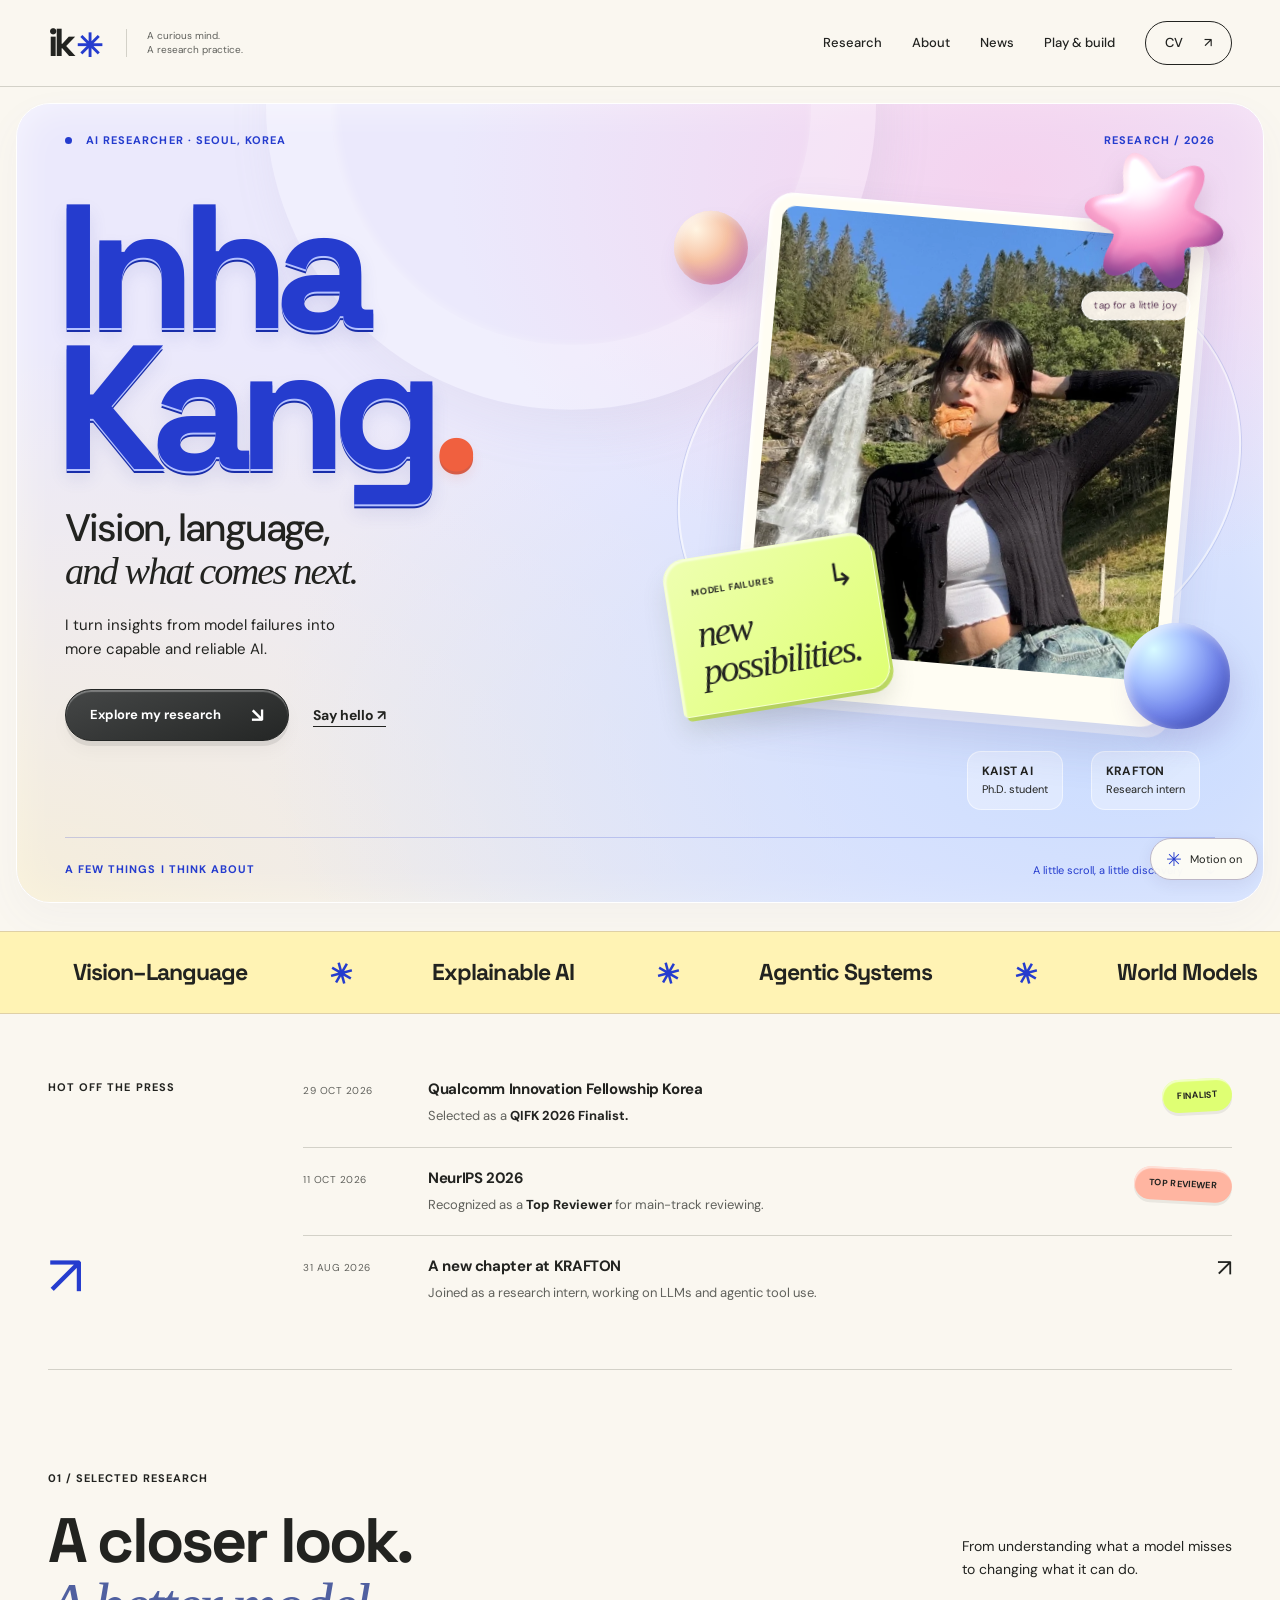
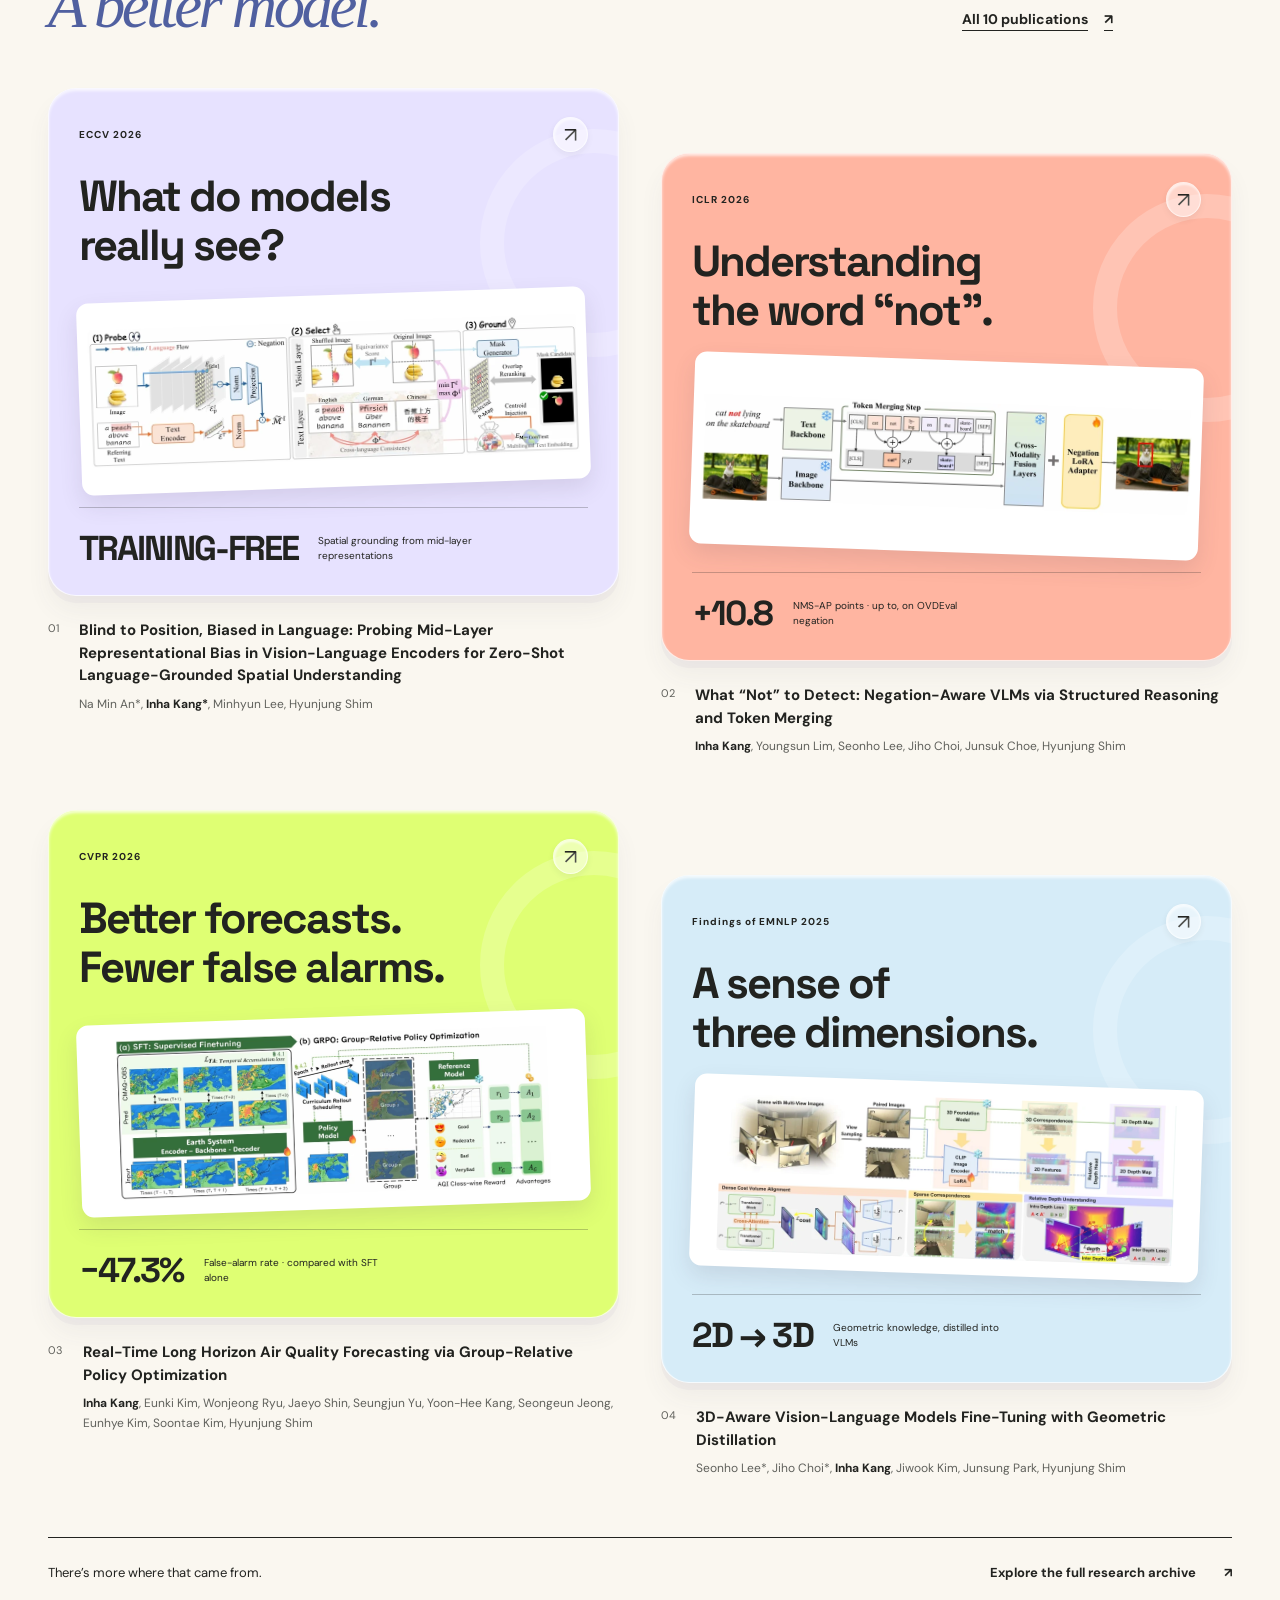
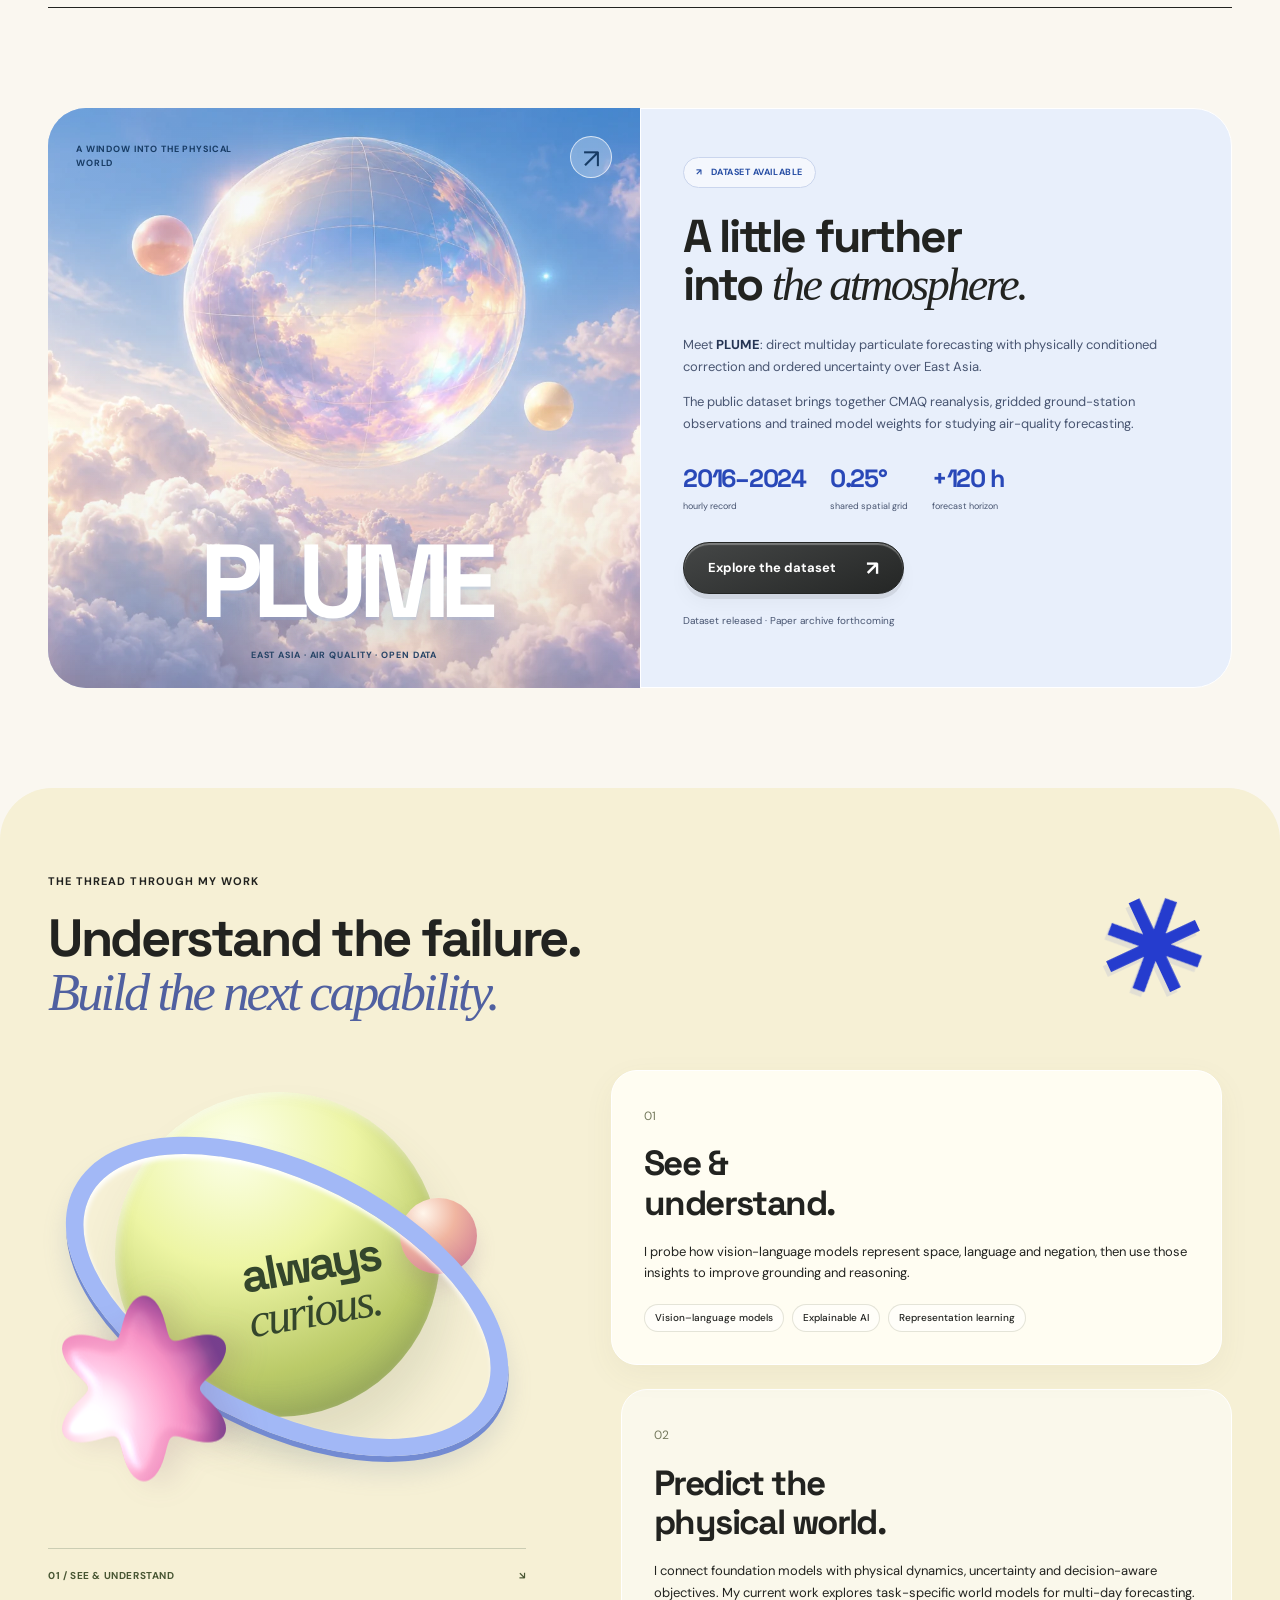
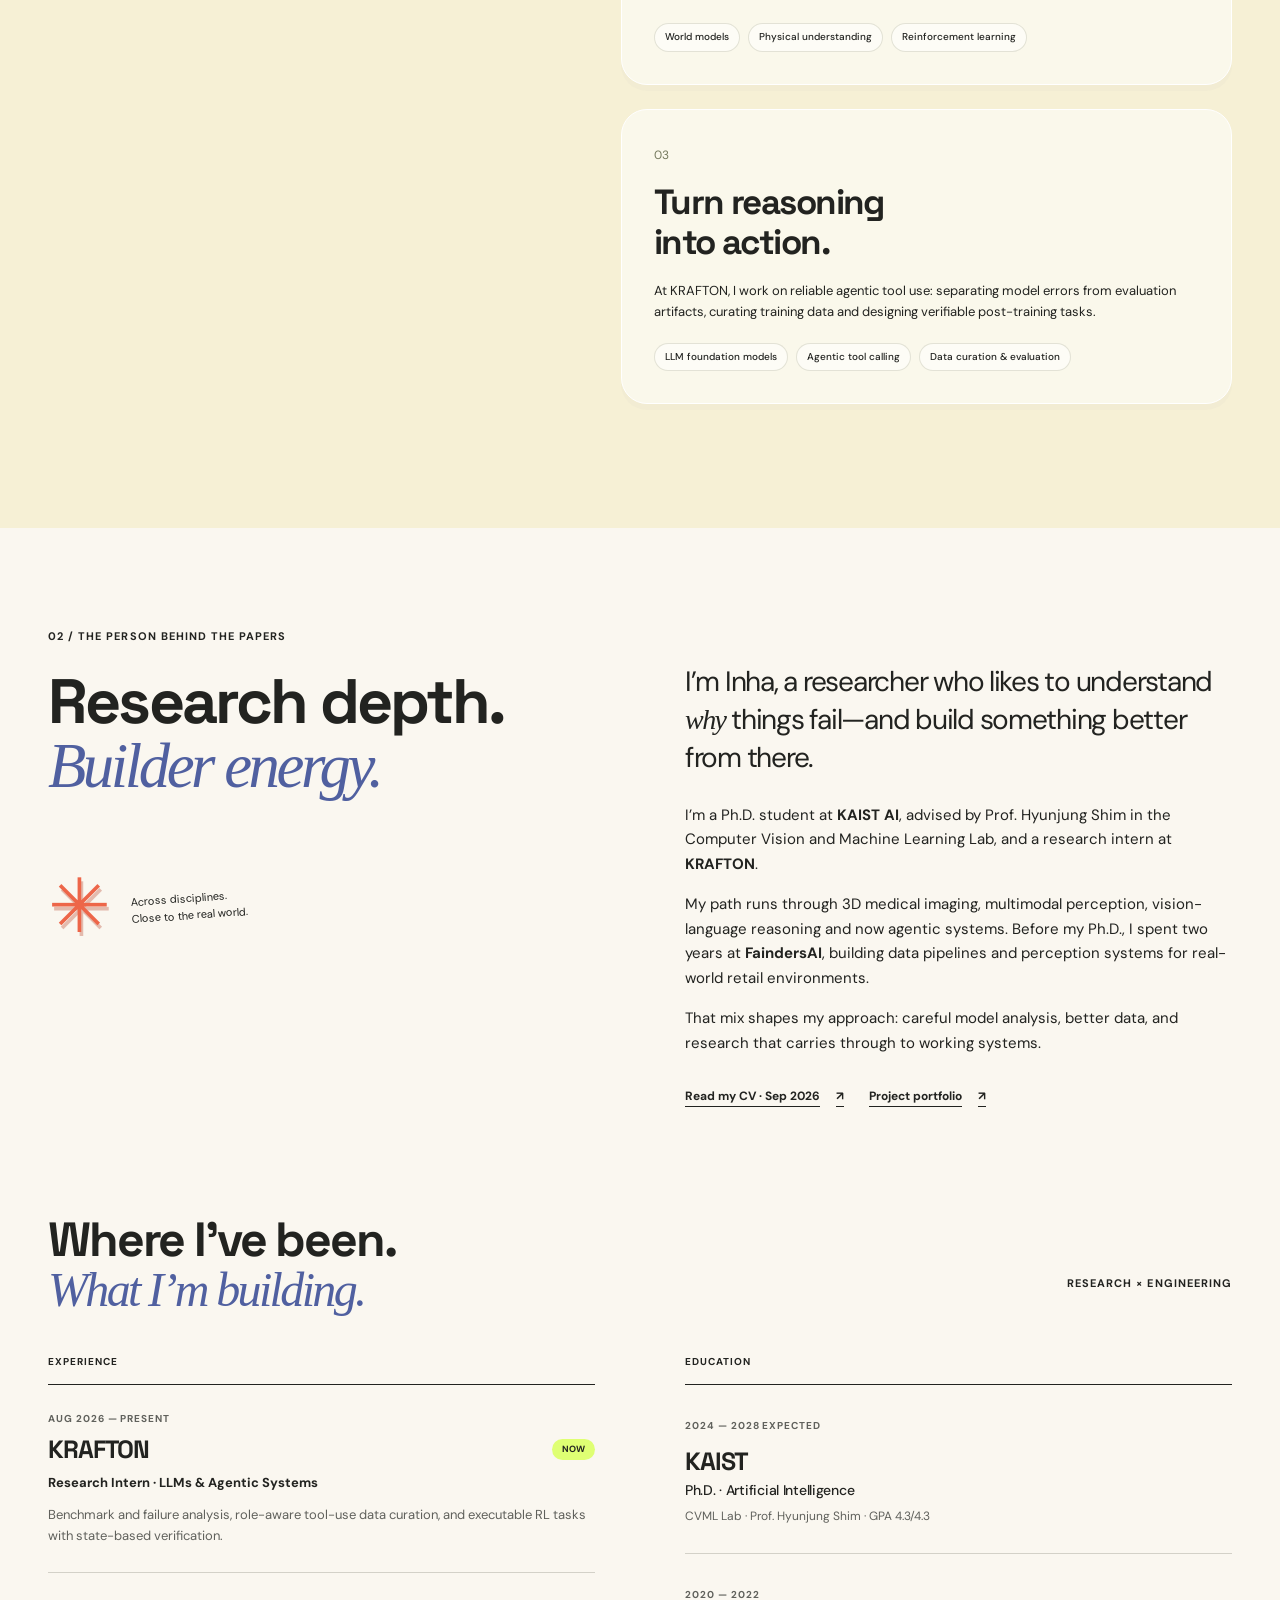
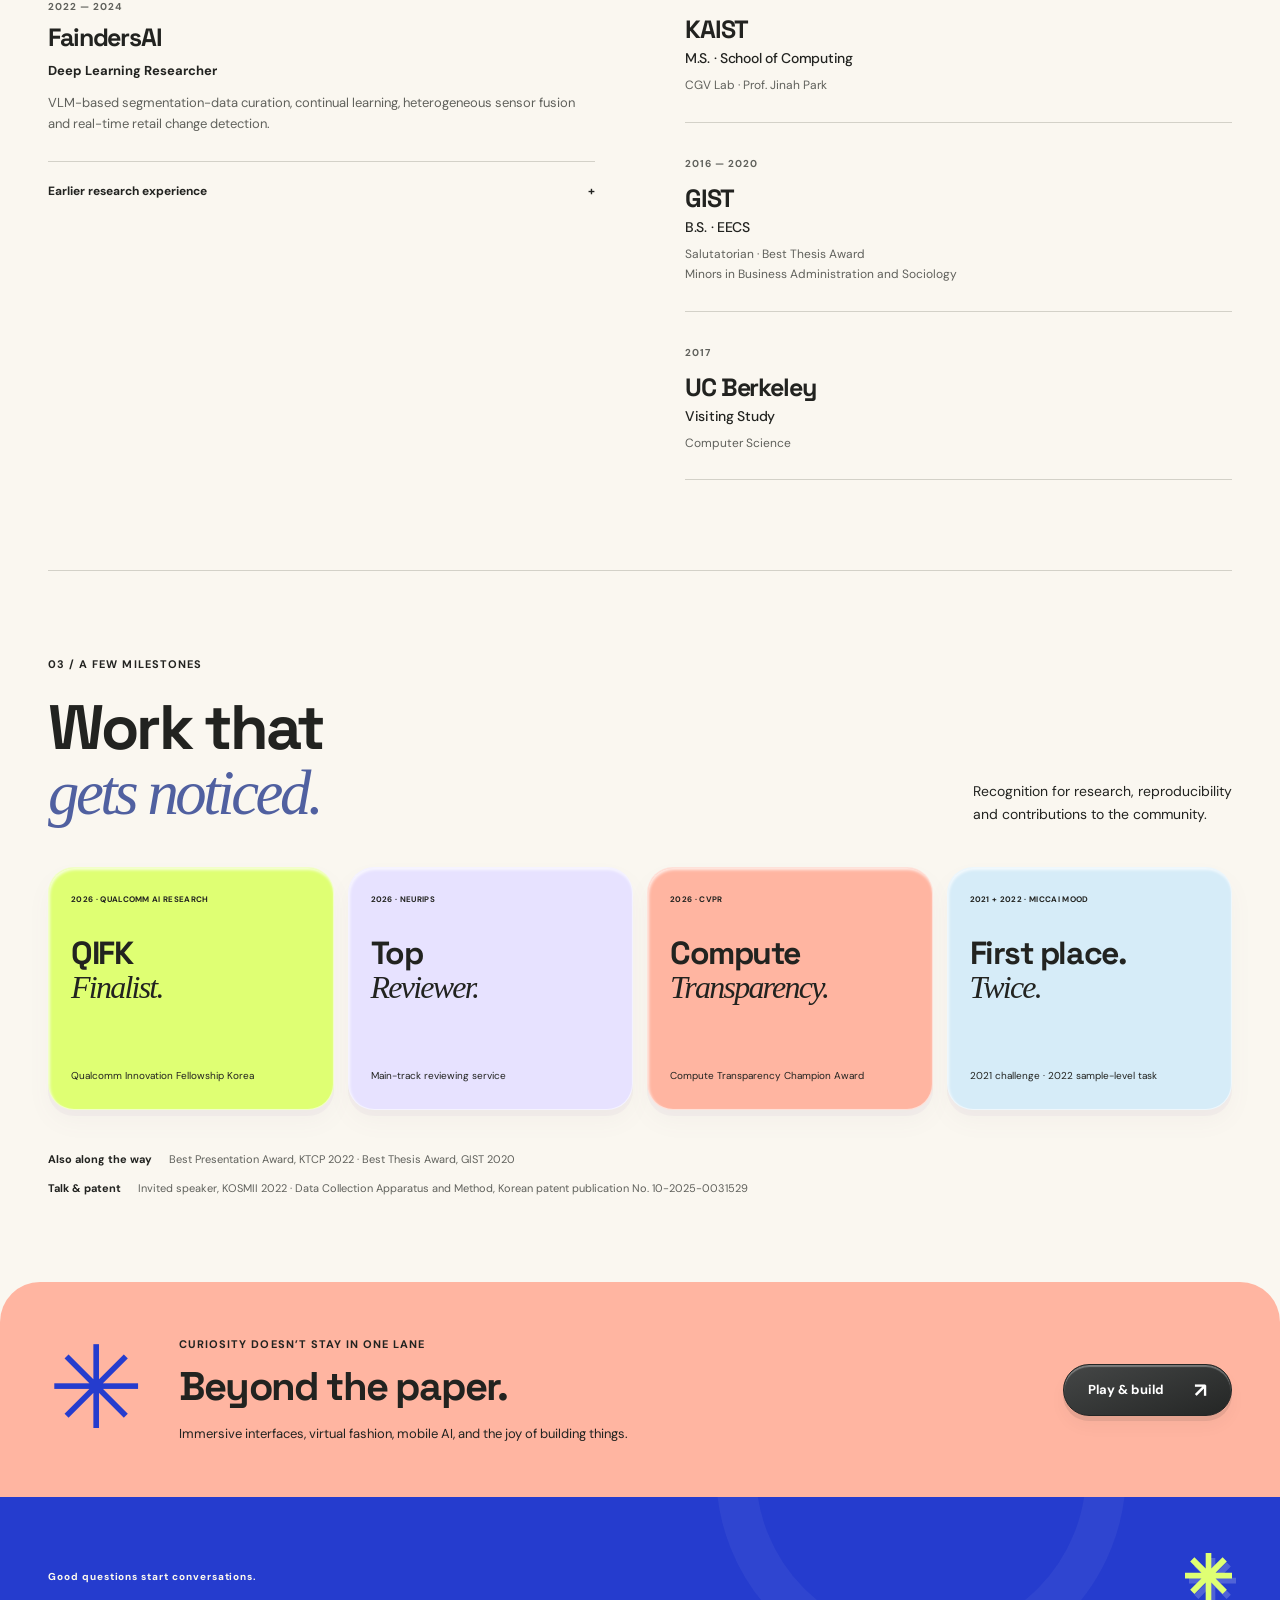
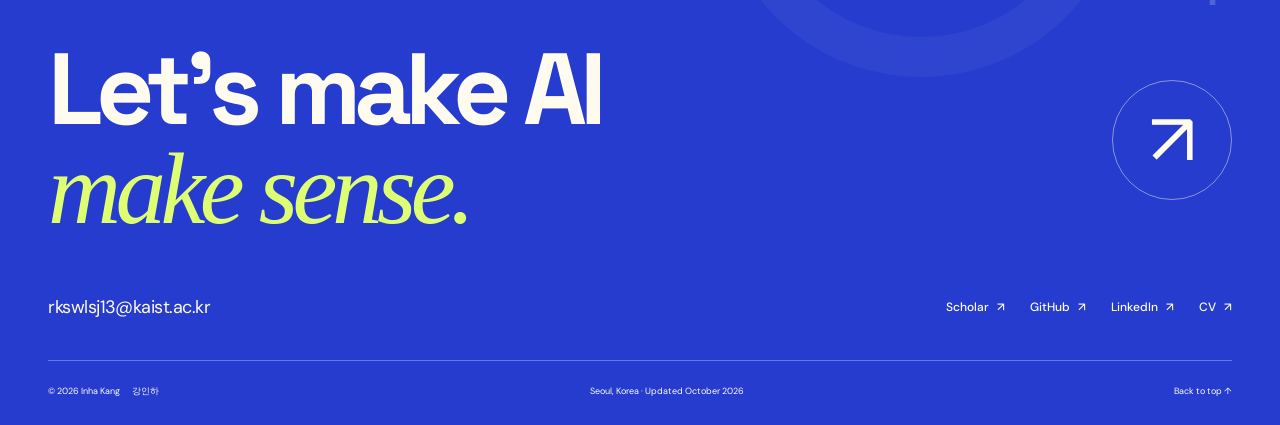
==== commit f58f0857: "Add playful sculptural motion and feature the PLUME dataset" ====
--- a/index.html
+++ b/index.html
@@ -28,9 +28,15 @@
     <link rel="icon" href="assets/img/favicon.svg" type="image/svg+xml" />
     <link rel="preload" href="assets/fonts/space-grotesk-700.ttf" as="font" type="font/ttf" crossorigin />
     <link rel="stylesheet" href="assets/css/style.css" />
+    <link rel="stylesheet" href="assets/css/motion.css" />
     <script src="assets/js/site.js" defer></script>
+    <script src="assets/js/motion.js" defer></script>
   </head>
   <body>
+    <div class="reading-progress" aria-hidden="true"></div>
+    <button class="motion-toggle" type="button" aria-pressed="true" aria-label="Pause animations" hidden>
+      <span class="motion-toggle-icon" aria-hidden="true">✳</span><span data-motion-label>Motion on</span>
+    </button>
     <a class="skip-link" href="#main-content">Skip to content</a>
     <header class="site-header">
       <div class="nav-shell wrap">
@@ -55,7 +61,8 @@
     </header>
     <main id="main-content">
       <div id="top"></div>
-      <section class="hero wrap" aria-labelledby="hero-title">
+      <section class="hero wrap" data-scroll-scene aria-labelledby="hero-title">
+        <div class="hero-haze" aria-hidden="true"></div>
         <div class="hero-topline">
           <p class="eyebrow"><span class="status-dot"></span> AI RESEARCHER · SEOUL, KOREA</p>
           <span class="edition">RESEARCH / 2026</span>
@@ -63,8 +70,8 @@
         <div class="hero-grid">
           <div class="hero-copy">
             <h1 id="hero-title">
-              Inha<br />
-              Kang<span class="name-period">.</span>
+              <span class="name-line">Inha</span>
+              <span class="name-line">Kang<span class="name-period">.</span></span>
             </h1>
             <p class="hero-tagline">
               Vision, language,<br />
@@ -81,14 +88,15 @@
             </div>
           </div>
           <div class="hero-visual">
-            <span class="hero-spark" aria-hidden="true"
-              ><svg viewBox="0 0 100 100" fill="currentColor" aria-hidden="true">
-                <path
-                  d="M44 0h12v33L80 9l9 9-24 24h35v12H65l24 24-9 9-24-24v37H44V63L20 87l-9-9 24-24H0V42h35L11 18l9-9 24 24z"
-                /></svg
-            ></span>
+            <button class="curiosity-pop" type="button" aria-label="Pop a little curiosity" disabled>
+              <img src="assets/img/puff-flower.svg" width="300" height="300" alt="" />
+              <span class="pop-hint">tap for a little joy</span>
+            </button>
+            <span class="pearl pearl-peach" aria-hidden="true"></span>
+            <span class="pearl pearl-blue" aria-hidden="true"></span>
+            <div class="joy-particles" aria-hidden="true"></div>
             <div class="photo-orbit" aria-hidden="true"></div>
-            <figure class="portrait">
+            <figure class="portrait" data-tilt>
               <img
                 src="assets/img/profile.webp"
                 width="720"
@@ -112,7 +120,9 @@
         </div>
         <div class="hero-bottom">
           <span class="eyebrow">A FEW THINGS I THINK ABOUT</span
-          ><a href="#directions" class="scroll-cue">Scroll to explore <span aria-hidden="true">↓</span></a>
+          ><a href="#directions" class="scroll-cue"
+            >A little scroll, a little discovery <span aria-hidden="true">↓</span></a
+          >
         </div>
       </section>
       <div class="keyword-band">
@@ -337,7 +347,59 @@
           ><strong>Explore the full research archive <span aria-hidden="true">↗</span></strong></a
         >
       </section>
-      <section class="directions-section" id="directions">
+      <section class="plume-section wrap" id="plume" aria-labelledby="plume-title" data-scroll-scene>
+        <div class="plume-art">
+          <img
+            class="plume-atmosphere"
+            src="assets/img/plume-atmosphere.webp"
+            width="1536"
+            height="1024"
+            alt=""
+            loading="lazy"
+          />
+          <div class="plume-art-top">
+            <span class="eyebrow">A WINDOW INTO THE PHYSICAL WORLD</span
+            ><span class="plume-mini-orbit" aria-hidden="true">↗</span>
+          </div>
+          <span class="plume-word" aria-hidden="true">PLUME</span>
+          <span class="plume-art-caption">EAST ASIA · AIR QUALITY · OPEN DATA</span>
+        </div>
+        <div class="plume-copy">
+          <span class="release-badge"><span aria-hidden="true">↗</span> DATASET AVAILABLE</span>
+          <h2 id="plume-title">A little further<br />into <em>the atmosphere.</em></h2>
+          <p>
+            Meet <strong>PLUME</strong>: direct multiday particulate forecasting with physically conditioned
+            correction and ordered uncertainty over East Asia.
+          </p>
+          <p>
+            The public dataset brings together CMAQ reanalysis, gridded ground-station observations and
+            trained model weights for studying air-quality forecasting.
+          </p>
+          <dl class="plume-facts">
+            <div>
+              <dt>2016–2024</dt>
+              <dd>hourly record</dd>
+            </div>
+            <div>
+              <dt>0.25°</dt>
+              <dd>shared spatial grid</dd>
+            </div>
+            <div>
+              <dt>+120 h</dt>
+              <dd>forecast horizon</dd>
+            </div>
+          </dl>
+          <a
+            class="button dark"
+            href="https://huggingface.co/datasets/2na-97/PLUME"
+            target="_blank"
+            rel="noopener noreferrer"
+            >Explore the dataset <span aria-hidden="true">↗</span></a
+          >
+          <p class="release-note">Dataset released · Paper archive forthcoming</p>
+        </div>
+      </section>
+      <section class="directions-section" id="directions" data-scroll-scene>
         <div class="wrap">
           <div class="section-heading">
             <div>
@@ -354,61 +416,82 @@
                 /></svg
             ></span>
           </div>
-          <div class="direction-list">
-            <article class="direction">
-              <span class="direction-number">01</span>
-              <h3>
-                See &amp;<br />
-                understand.
-              </h3>
-              <div>
-                <p>
-                  I probe how vision-language models represent space, language and negation, then use those
-                  insights to improve grounding and reasoning.
-                </p>
-                <ul class="tags">
-                  <li>Vision–language models</li>
-                  <li>Explainable AI</li>
-                  <li>Representation learning</li>
-                </ul>
-              </div>
-            </article>
-            <article class="direction">
-              <span class="direction-number">02</span>
-              <h3>
-                Predict the<br />
-                physical world.
-              </h3>
-              <div>
-                <p>
-                  I connect foundation models with physical dynamics, uncertainty and decision-aware
-                  objectives. My current work explores task-specific world models for multi-day forecasting.
-                </p>
-                <ul class="tags">
-                  <li>World models</li>
-                  <li>Physical understanding</li>
-                  <li>Reinforcement learning</li>
-                </ul>
-              </div>
-            </article>
-            <article class="direction">
-              <span class="direction-number">03</span>
-              <h3>
-                Turn reasoning<br />
-                into action.
-              </h3>
-              <div>
-                <p>
-                  At KRAFTON, I work on reliable agentic tool use: separating model errors from evaluation
-                  artifacts, curating training data and designing verifiable post-training tasks.
-                </p>
-                <ul class="tags">
-                  <li>LLM foundation models</li>
-                  <li>Agentic tool calling</li>
-                  <li>Data curation &amp; evaluation</li>
-                </ul>
-              </div>
-            </article>
+          <div class="directions-layout">
+            <div class="thinking-sculpture" aria-hidden="true">
+              <div class="sculpture-stage">
+                <span class="sculpture-orbit"></span>
+                <span class="sculpture-orb"></span>
+                <img
+                  class="sculpture-flower"
+                  src="assets/img/puff-flower.svg"
+                  width="300"
+                  height="300"
+                  alt=""
+                  loading="lazy"
+                />
+                <span class="sculpture-satellite"></span>
+                <span class="sculpture-label">always<br /><em>curious.</em></span>
+              </div>
+              <div class="sculpture-steps">
+                <span data-sculpture-label>01 / SEE &amp; UNDERSTAND</span><span>↘</span>
+              </div>
+            </div>
+            <div class="direction-list">
+              <article class="direction">
+                <span class="direction-number">01</span>
+                <h3>
+                  See &amp;<br />
+                  understand.
+                </h3>
+                <div>
+                  <p>
+                    I probe how vision-language models represent space, language and negation, then use those
+                    insights to improve grounding and reasoning.
+                  </p>
+                  <ul class="tags">
+                    <li>Vision–language models</li>
+                    <li>Explainable AI</li>
+                    <li>Representation learning</li>
+                  </ul>
+                </div>
+              </article>
+              <article class="direction">
+                <span class="direction-number">02</span>
+                <h3>
+                  Predict the<br />
+                  physical world.
+                </h3>
+                <div>
+                  <p>
+                    I connect foundation models with physical dynamics, uncertainty and decision-aware
+                    objectives. My current work explores task-specific world models for multi-day forecasting.
+                  </p>
+                  <ul class="tags">
+                    <li>World models</li>
+                    <li>Physical understanding</li>
+                    <li>Reinforcement learning</li>
+                  </ul>
+                </div>
+              </article>
+              <article class="direction">
+                <span class="direction-number">03</span>
+                <h3>
+                  Turn reasoning<br />
+                  into action.
+                </h3>
+                <div>
+                  <p>
+                    At KRAFTON, I work on reliable agentic tool use: separating model errors from evaluation
+                    artifacts, curating training data and designing verifiable post-training tasks.
+                  </p>
+                  <ul class="tags">
+                    <li>LLM foundation models</li>
+                    <li>Agentic tool calling</li>
+                    <li>Data curation &amp; evaluation</li>
+                  </ul>
+                </div>
+              </article>
+            </div>
           </div>
         </div>
       </section>
--- a/assets/css/motion.css
+++ b/assets/css/motion.css
@@ -0,0 +1,1120 @@
+/* Soft sculpture, springy surfaces and scroll choreography. All content is
+   readable by default; motion is an optional progressive enhancement. */
+:root {
+  --spring: cubic-bezier(0.2, 1.55, 0.4, 1);
+  --scroll-progress: 0;
+}
+body {
+  background: #faf7f0;
+}
+.site-header {
+  background: #faf7f0ed;
+  backdrop-filter: blur(18px);
+}
+.reading-progress {
+  position: fixed;
+  z-index: 150;
+  inset: 0 0 auto;
+  height: 3px;
+  background: linear-gradient(90deg, #314ce3, #f18bc7, #f4ba78);
+  transform: scaleX(var(--scroll-progress));
+  transform-origin: left;
+  pointer-events: none;
+}
+.motion-toggle {
+  position: fixed;
+  z-index: 110;
+  bottom: 20px;
+  right: 22px;
+  display: flex;
+  align-items: center;
+  gap: 8px;
+  min-height: 42px;
+  padding: 8px 15px;
+  background: #fffdf5ed;
+  border: 1px solid #bcb6c7;
+  border-radius: 99px;
+  font-size: 11px;
+  box-shadow: 0 4px 16px #30245113;
+  backdrop-filter: blur(12px);
+}
+.motion-toggle-icon {
+  font-size: 19px;
+  line-height: 1;
+  color: var(--blue);
+}
+.motion-toggle[aria-pressed="false"] .motion-toggle-icon {
+  color: var(--muted);
+}
+.hero {
+  isolation: isolate;
+  border-radius: 34px;
+  background: #ebe9fc;
+  border: 1px solid #fff;
+  box-shadow:
+    inset 0 0 40px #ffffff99,
+    0 15px 40px #6b65a60c;
+}
+.hero-haze {
+  position: absolute;
+  inset: 0;
+  z-index: -1;
+  background:
+    radial-gradient(ellipse at 80% 10%, #f8c9e9b3, transparent 40%),
+    radial-gradient(ellipse at 90% 80%, #cbddff, transparent 55%),
+    radial-gradient(ellipse at 0% 100%, #fff2ba80, transparent 50%);
+}
+.hero-haze::after {
+  content: "";
+  position: absolute;
+  width: 480px;
+  height: 480px;
+  top: -330px;
+  left: 20%;
+  border: 65px solid #ffffff40;
+  border-radius: 50%;
+  box-shadow:
+    inset 3px 2px 12px #fff6,
+    10px 20px 50px #9994b41a;
+  transform: translateY(calc(var(--scene, 0) * 55px));
+}
+.hero-topline,
+.hero-bottom {
+  position: relative;
+  z-index: 5;
+}
+.hero-grid {
+  margin-top: 48px;
+  margin-bottom: 44px;
+}
+.hero h1 {
+  position: relative;
+  z-index: 1;
+  text-shadow:
+    0 2px 0 #b5c2ff,
+    0 4px 0 #192eaa,
+    0 9px 18px #3d45a41e;
+}
+.name-line {
+  display: block;
+}
+.name-period {
+  display: inline-block;
+  text-shadow:
+    0 3px 0 #d65d47,
+    0 7px 12px #f0603f20;
+}
+.hero-visual {
+  perspective: 1100px;
+}
+.portrait {
+  border-radius: 24px;
+  padding: 13px 13px 0;
+  box-shadow:
+    inset 2px 2px 4px #fff,
+    0 24px 45px #4e47882a,
+    7px 10px 0 #fff8;
+  transform: translateY(calc(var(--scene, 0) * -26px)) rotate(5deg) rotateX(var(--tilt-x, 0deg))
+    rotateY(var(--tilt-y, 0deg));
+  transition: transform 0.5s ease-out;
+}
+.portrait img {
+  border-radius: 14px;
+}
+.portrait figcaption {
+  padding: 15px 5px;
+}
+.photo-orbit {
+  border: 2px solid #fff9;
+  box-shadow: 0 0 0 1px #788ad140;
+  transform: rotate(calc(-27deg + var(--scene, 0) * 22deg));
+}
+.curiosity-pop {
+  appearance: none;
+  position: absolute;
+  z-index: 6;
+  width: 175px;
+  top: -64px;
+  right: -25px;
+  border: 0;
+  padding: 0;
+  background: none;
+  transform: rotate(12deg);
+}
+.curiosity-pop img {
+  width: 100%;
+  filter: drop-shadow(3px 15px 12px #6b386a30);
+  transition: transform 0.65s var(--spring);
+}
+.curiosity-pop:not(:disabled):hover img {
+  transform: rotate(32deg) scale(1.12);
+}
+.curiosity-pop:active img {
+  transform: rotate(-12deg) scale(0.8, 1.1);
+}
+.curiosity-pop:disabled {
+  cursor: default;
+}
+.pop-hint {
+  display: block;
+  width: max-content;
+  margin: -15px auto 0;
+  padding: 5px 12px;
+  border: 1px solid #fff;
+  border-radius: 30px;
+  background: #fff9f2ed;
+  color: #593452;
+  font-size: 10px;
+  letter-spacing: 0.02em;
+  transform: rotate(-12deg);
+}
+.curiosity-pop:disabled .pop-hint {
+  visibility: hidden;
+}
+.pearl {
+  display: block;
+  position: absolute;
+  border-radius: 50%;
+  pointer-events: none;
+  box-shadow:
+    inset -8px -10px 18px #49337a1f,
+    inset 4px 4px 10px #fff9,
+    8px 17px 25px #664d9a26;
+}
+.pearl-peach {
+  z-index: 3;
+  width: 74px;
+  height: 74px;
+  left: -25px;
+  top: 42px;
+  background: radial-gradient(circle at 30% 25%, #fff5e3, #f7c2a3 42%, #dc8ab3 80%, #916db4);
+  transform: translateY(calc(var(--scene, 0) * -60px));
+}
+.pearl-blue {
+  z-index: 3;
+  width: 106px;
+  height: 106px;
+  right: -15px;
+  bottom: 85px;
+  background: radial-gradient(circle at 28% 25%, #d8fbff, #a8c2ff 30%, #7084eb 60%, #4054c1 85%);
+  transform: translateY(calc(var(--scene, 0) * 45px));
+}
+.hero-sticker {
+  border-radius: 22px 22px 22px 5px;
+  border: 1px solid #f5ffcd;
+  background: linear-gradient(140deg, #eeffb1, var(--lime));
+  box-shadow:
+    inset 2px 2px 2px #fff9,
+    0 16px 25px #5a65502a,
+    3px 4px 0 #c6e464;
+  transform: translateY(calc(var(--scene, 0) * -40px)) rotate(-9deg);
+}
+.hero-affiliations {
+  bottom: -17px;
+}
+.hero-affiliations span {
+  padding: 10px 14px;
+  border-radius: 14px;
+  background: #ffffff55;
+  border: 1px solid #ffffff88;
+}
+.hero-bottom {
+  padding-block: 23px;
+}
+.button {
+  box-shadow:
+    inset 0 2px 1px #ffffff50,
+    0 5px 0 #22232018,
+    0 10px 18px #22232009;
+  transition:
+    transform 0.5s var(--spring),
+    box-shadow 0.3s,
+    background 0.2s;
+}
+.button.dark {
+  background: linear-gradient(160deg, #454747, #242625);
+  border-color: #242625;
+}
+.button:hover {
+  transform: translateY(-5px) scale(1.025);
+  box-shadow:
+    inset 0 2px 1px #ffffff50,
+    0 9px 0 #22232010,
+    0 15px 24px #22232014;
+}
+.button:active {
+  transform: translateY(2px) scale(0.97);
+  box-shadow: 0 1px 0 #22232030;
+}
+.keyword-band {
+  position: relative;
+  overflow: clip;
+  margin-top: 28px;
+  background: #fff3b4;
+  border-block-color: #dfd0a6;
+}
+.keyword-line {
+  transform: translateX(calc(var(--band-shift, 0) * 1px));
+}
+.keyword-line > a {
+  transition:
+    transform 0.5s var(--spring),
+    color 0.2s;
+}
+.keyword-line > a:hover {
+  transform: translateY(-4px) rotate(-3deg);
+  color: var(--blue);
+}
+.keyword-line > span {
+  transform: rotate(calc(var(--band-shift, 0) * 3deg));
+}
+.news-badge {
+  border-radius: 30px;
+  padding: 9px 15px;
+  box-shadow:
+    inset 1px 2px 1px #fff9,
+    0 3px 0 #22232013;
+}
+.news-item {
+  transition: transform 0.45s var(--spring);
+}
+.news-item:hover {
+  transform: translateX(6px);
+}
+.section-heading em,
+.about-heading em {
+  color: #5060a0;
+}
+.work-grid {
+  column-gap: 42px;
+}
+.work-art {
+  position: relative;
+  border-radius: 28px;
+  border: 1px solid #ffffffc0;
+  box-shadow:
+    inset 0 2px 3px #ffffffb3,
+    0 7px 0 #c6c1d02b,
+    0 16px 25px #51495d0e;
+  transform: perspective(1000px) rotateX(var(--tilt-x, 0deg)) rotateY(var(--tilt-y, 0deg));
+  transition:
+    transform 0.45s ease-out,
+    box-shadow 0.4s;
+}
+.work-art::before {
+  content: "";
+  position: absolute;
+  width: 180px;
+  height: 180px;
+  right: -90px;
+  top: 40px;
+  border-radius: 50%;
+  border: 24px solid #ffffff33;
+  pointer-events: none;
+}
+.work-art:hover {
+  transform: perspective(1000px) translateY(-8px) rotateX(var(--tilt-x, 0deg)) rotateY(var(--tilt-y, 0deg));
+  box-shadow:
+    inset 0 2px 3px #fffc,
+    0 12px 0 #c6c1d01a,
+    0 25px 35px #51495d1a;
+}
+.paper-figure {
+  border-radius: 12px;
+  box-shadow: 0 10px 22px #52405420;
+  transition: transform 0.65s var(--spring);
+}
+.work-art:hover .paper-figure {
+  transform: rotate(0deg) translateY(-5px) scale(1.025);
+}
+.circle-arrow {
+  border-color: #fff9;
+  background: #ffffff73;
+  box-shadow:
+    inset 1px 2px 2px #fff9,
+    0 3px 6px #22232012;
+}
+.plume-section {
+  display: grid;
+  grid-template-columns: 1fr 1fr;
+  gap: 0;
+  padding-bottom: 100px;
+}
+.plume-art {
+  isolation: isolate;
+  position: relative;
+  min-height: 580px;
+  border-radius: 38px 0 0 38px;
+  overflow: hidden;
+  background: #b5cce9;
+}
+.plume-atmosphere {
+  position: absolute;
+  width: 100%;
+  height: 100%;
+  inset: 0;
+  object-fit: cover;
+  object-position: 50% 50%;
+  transform: scale(1.12) translateY(calc(var(--scene, 0) * -20px));
+}
+.plume-art::after {
+  content: "";
+  position: absolute;
+  inset: 0;
+  z-index: 0;
+  background: linear-gradient(#1c49820c, transparent 50%, #1b346017);
+  pointer-events: none;
+}
+.plume-art-top {
+  position: absolute;
+  z-index: 1;
+  inset: 28px 28px auto;
+  display: flex;
+  align-items: center;
+  justify-content: space-between;
+  gap: 20px;
+  color: #173b64;
+}
+.plume-art-top .eyebrow {
+  font-size: 9px;
+  max-width: 190px;
+}
+.plume-mini-orbit {
+  font-size: 27px;
+  border: 1px solid #ffffffb3;
+  border-radius: 50%;
+  width: 42px;
+  height: 42px;
+  display: grid;
+  place-items: center;
+  background: #fff4;
+}
+.plume-word {
+  position: absolute;
+  z-index: 1;
+  bottom: 45px;
+  left: 0;
+  width: 100%;
+  text-align: center;
+  font: 700 clamp(70px, 8.1vw, 116px) / 1 var(--display);
+  letter-spacing: -0.09em;
+  color: #fff;
+  text-shadow:
+    0 3px 1px #8cafe340,
+    0 12px 25px #456ba43b;
+  transform: translateY(calc(var(--scene, 0) * -12px));
+}
+.plume-art-caption {
+  position: absolute;
+  z-index: 1;
+  bottom: 25px;
+  width: 100%;
+  text-align: center;
+  font-size: 9px;
+  font-weight: 700;
+  letter-spacing: 0.1em;
+  color: #264466;
+}
+.plume-copy {
+  background: #e8effb;
+  padding: 48px 42px;
+  border-radius: 0 38px 38px 0;
+  border: 1px solid #fff;
+}
+.release-badge {
+  display: inline-flex;
+  gap: 8px;
+  align-items: center;
+  font-size: 9px;
+  letter-spacing: 0.06em;
+  font-weight: 700;
+  border: 1px solid #cad5ed;
+  background: #fff8;
+  padding: 7px 12px;
+  border-radius: 30px;
+  color: #274ea4;
+}
+.plume-copy h2 {
+  font-size: clamp(32px, 3.6vw, 49px);
+  margin: 24px 0;
+  line-height: 1.05;
+}
+.plume-copy > p {
+  font-size: 13px;
+  color: #485571;
+  line-height: 1.7;
+}
+.plume-copy strong {
+  color: #253453;
+}
+.plume-facts {
+  display: flex;
+  gap: 24px;
+  margin: 28px 0;
+}
+.plume-facts dt {
+  font: 700 25px/1.2 var(--display);
+  color: #2948b8;
+  letter-spacing: -0.05em;
+}
+.plume-facts dd {
+  margin: 6px 0 0;
+  font-size: 9px;
+  color: #485571;
+}
+.plume-copy .release-note {
+  font-size: 10px;
+  margin-top: 18px;
+}
+.directions-section {
+  position: relative;
+  border-radius: 52px 52px 0 0;
+  background: #f6f0d5;
+  overflow: clip;
+}
+.directions-section .direction-spark {
+  filter: drop-shadow(3px 5px 0 #253cce18);
+  transform: rotate(calc(var(--scene, 0) * 65deg));
+}
+.directions-layout {
+  display: grid;
+  grid-template-columns: 0.9fr 1.15fr;
+  gap: 8%;
+  align-items: start;
+}
+.thinking-sculpture {
+  position: sticky;
+  top: 125px;
+}
+.sculpture-stage {
+  position: relative;
+  aspect-ratio: 1;
+  max-height: 480px;
+}
+.sculpture-orb {
+  position: absolute;
+  width: 68%;
+  aspect-ratio: 1;
+  border-radius: 50%;
+  top: 12%;
+  left: 14%;
+  background: radial-gradient(circle at 30% 20%, #fcffea, #edf5a4 35%, #baca68 67%, #819958);
+  box-shadow:
+    inset -8px -10px 25px #6d734033,
+    inset 3px 3px 8px #fff9,
+    15px 30px 45px #52613c22;
+  transform: translateY(calc(var(--scene, 0) * -35px)) rotate(calc(var(--scene, 0) * 12deg));
+}
+.sculpture-orbit {
+  position: absolute;
+  z-index: 3;
+  left: 0;
+  top: 20%;
+  width: 100%;
+  height: 55%;
+  border: 18px solid #a2b8f6;
+  border-radius: 50%;
+  box-shadow:
+    inset 3px 3px 5px #fff,
+    3px 5px 0 #738bd2,
+    8px 15px 25px #7787a233;
+  transform: rotate(calc(-28deg + var(--scene, 0) * 55deg));
+}
+.sculpture-flower {
+  position: absolute;
+  width: 48%;
+  left: -4%;
+  bottom: 4%;
+  z-index: 4;
+  filter: drop-shadow(0 15px 15px #71426526);
+  transform: translateY(calc(var(--scene, 0) * -25px)) rotate(calc(-15deg + var(--scene, 0) * -75deg));
+}
+.sculpture-satellite {
+  position: absolute;
+  width: 16%;
+  aspect-ratio: 1;
+  right: 3%;
+  top: 8%;
+  border-radius: 50%;
+  background: radial-gradient(circle at 30% 20%, #fff6eb, #f0b5a0 40%, #d98c97 75%, #b46da6);
+  box-shadow: 0 15px 20px #8d6a8c2e;
+  transform: translate(calc(var(--scene, 0) * -35px), calc(var(--scene, 0) * 90px));
+}
+.sculpture-label {
+  position: absolute;
+  z-index: 5;
+  left: 41%;
+  top: 36%;
+  font: 700 clamp(32px, 3.7vw, 53px) / 0.95 var(--display);
+  letter-spacing: -0.06em;
+  color: #34462c;
+  transform: rotate(-10deg);
+}
+.sculpture-steps {
+  display: flex;
+  justify-content: space-between;
+  color: #485633;
+  border-top: 1px solid #8d987f66;
+  padding-top: 19px;
+  font-size: 10px;
+  font-weight: 700;
+  letter-spacing: 0.06em;
+}
+.direction-list {
+  border: 0;
+  padding-bottom: 15px;
+}
+.direction {
+  display: grid;
+  grid-template-columns: 1fr;
+  gap: 18px;
+  padding: 32px;
+  margin-bottom: 24px;
+  border: 1px solid #fff;
+  border-radius: 26px;
+  background: #fff8;
+  box-shadow: 0 6px 0 #ddd8c726;
+  transition:
+    background 0.5s,
+    transform 0.5s var(--spring),
+    box-shadow 0.5s;
+}
+.direction.is-current {
+  background: #fffdf2;
+  box-shadow: 0 10px 30px #6b6b4610;
+  transform: translateX(-10px);
+}
+.direction-number {
+  color: #74795d;
+}
+.direction h3 {
+  font-size: 35px;
+}
+.direction p {
+  font-size: 13px;
+}
+.direction .tags li {
+  background: #fff8;
+  border-color: #bcbca566;
+}
+.about-note > span {
+  display: inline-block;
+  text-shadow: 2px 4px 0 #e3baad;
+}
+.recognition-card {
+  border-radius: 26px;
+  border: 1px solid #fff9;
+  box-shadow:
+    inset 1px 2px 3px #fffb,
+    0 6px 0 #b7a8c41a,
+    0 12px 24px #7e6c870c;
+  transition: transform 0.55s var(--spring);
+}
+.recognition-card:hover {
+  transform: translateY(-12px) rotate(-2deg);
+}
+.recognition-card:nth-child(even):hover {
+  transform: translateY(-12px) rotate(2deg);
+}
+.project-art,
+.publication-image,
+.manuscript {
+  border-radius: 25px;
+}
+.manuscript {
+  background: linear-gradient(120deg, #e8effb, #eee8fa);
+}
+.manuscript .button {
+  margin-top: 24px;
+  font-size: 12px;
+}
+.project-art {
+  box-shadow:
+    inset 1px 2px 2px #fff9,
+    0 10px 30px #594c7410;
+}
+.play-teaser {
+  border-radius: 40px 40px 0 0;
+}
+.footer-spark {
+  filter: drop-shadow(4px 5px 0 #fff3);
+}
+.site-footer {
+  position: relative;
+  overflow: hidden;
+}
+.site-footer::after {
+  content: "";
+  position: absolute;
+  pointer-events: none;
+  width: 330px;
+  height: 330px;
+  border-radius: 50%;
+  border: 40px solid #ffffff0c;
+  top: -230px;
+  right: 12%;
+}
+.joy-particles {
+  position: absolute;
+  inset: 0;
+  z-index: 7;
+  pointer-events: none;
+}
+.joy-particle {
+  position: absolute;
+  top: 7%;
+  left: 85%;
+  width: 14px;
+  height: 14px;
+  border-radius: 5px;
+  background: var(--particle-color);
+  box-shadow: inset 2px 2px 2px #fff8;
+}
+.motion-active .curiosity-pop img {
+  animation: puff-float 5.5s ease-in-out infinite;
+}
+.motion-active .pearl-blue {
+  animation: pearl-breathe 6s ease-in-out infinite;
+}
+.motion-active .name-line {
+  animation: name-arrive 0.9s var(--spring) both;
+}
+.motion-active .name-line:nth-child(2) {
+  animation-delay: 0.12s;
+}
+.motion-active .motion-toggle-icon {
+  animation: slow-turn 12s linear infinite;
+}
+.motion-active .will-reveal {
+  opacity: 0;
+  transform: translateY(42px) scale(0.965);
+}
+.motion-active .will-reveal.is-revealed {
+  opacity: 1;
+  transform: none;
+  transition:
+    opacity 0.7s,
+    transform 0.85s cubic-bezier(0.16, 1, 0.3, 1);
+  transition-delay: var(--reveal-delay, 0ms);
+}
+.motion-off *,
+.motion-off *::before,
+.motion-off *::after {
+  animation: none !important;
+  transition: none !important;
+}
+.motion-off .will-reveal {
+  opacity: 1 !important;
+  transform: none !important;
+}
+.motion-off .keyword-line {
+  transform: none;
+}
+.motion-off .direction.is-current {
+  transform: none;
+}
+.motion-off .joy-particles {
+  display: none;
+}
+@keyframes puff-float {
+  0%,
+  100% {
+    transform: translateY(0) rotate(0);
+  }
+  50% {
+    transform: translateY(-10px) rotate(10deg);
+  }
+}
+@keyframes pearl-breathe {
+  0%,
+  100% {
+    scale: 1;
+  }
+  50% {
+    scale: 1.07;
+  }
+}
+@keyframes name-arrive {
+  from {
+    opacity: 0;
+    transform: translateY(36px) rotate(-3deg);
+  }
+  to {
+    opacity: 1;
+    transform: none;
+  }
+}
+@keyframes slow-turn {
+  to {
+    transform: rotate(360deg);
+  }
+}
+@media (min-width: 1000px) {
+  .work-card:nth-child(even) {
+    margin-top: 65px;
+  }
+}
+@media (max-width: 1100px) {
+  .curiosity-pop {
+    width: 135px;
+    right: -10px;
+    top: -48px;
+  }
+  .pearl-peach {
+    width: 54px;
+    height: 54px;
+    left: -8px;
+  }
+  .pearl-blue {
+    width: 80px;
+    height: 80px;
+    right: 0;
+  }
+  .hero-affiliations {
+    gap: 10px;
+  }
+  .hero-affiliations span {
+    padding: 8px 10px;
+  }
+  .plume-copy {
+    padding: 35px 28px;
+  }
+  .plume-art {
+    min-height: 560px;
+  }
+  .plume-facts {
+    gap: 18px;
+  }
+  .plume-facts dt {
+    font-size: 22px;
+  }
+  .directions-layout {
+    gap: 5%;
+  }
+  .direction {
+    padding: 25px;
+  }
+}
+@media (max-width: 800px) {
+  .hero {
+    border-radius: 26px;
+  }
+  .hero-grid {
+    margin-top: 50px;
+    margin-bottom: 35px;
+  }
+  .curiosity-pop {
+    width: 115px;
+    top: -38px;
+    right: -12px;
+  }
+  .pop-hint {
+    font-size: 8px;
+    padding: 3px 8px;
+  }
+  .pearl-blue {
+    width: 65px;
+    height: 65px;
+    right: -4px;
+    bottom: 92px;
+  }
+  .pearl-peach {
+    width: 42px;
+    height: 42px;
+    top: 25px;
+  }
+  .hero-sticker {
+    border-radius: 16px;
+  }
+  .hero-affiliations span {
+    padding: 7px 9px;
+  }
+  .hero-affiliations {
+    gap: 8px;
+  }
+  .work-grid {
+    gap: 38px 24px;
+  }
+  .work-art {
+    border-radius: 22px;
+  }
+  .plume-section {
+    grid-template-columns: 1fr;
+    padding-bottom: 70px;
+  }
+  .plume-art {
+    min-height: 370px;
+    border-radius: 30px 30px 0 0;
+  }
+  .plume-atmosphere {
+    object-position: 50% 45%;
+  }
+  .plume-word {
+    font-size: 100px;
+    bottom: 38px;
+  }
+  .plume-copy {
+    border-radius: 0 0 30px 30px;
+    padding: 32px;
+  }
+  .plume-copy h2 {
+    font-size: 42px;
+  }
+  .plume-copy > p {
+    max-width: 540px;
+  }
+  .directions-layout {
+    grid-template-columns: 0.85fr 1.15fr;
+    gap: 20px;
+  }
+  .direction {
+    padding: 24px;
+  }
+  .direction h3 {
+    font-size: 29px;
+  }
+  .direction p {
+    font-size: 12px;
+  }
+  .sculpture-orbit {
+    border-width: 12px;
+  }
+  .sculpture-label {
+    font-size: 35px;
+  }
+  .sculpture-steps {
+    font-size: 8px;
+  }
+}
+@media (max-width: 600px) {
+  .hero {
+    width: calc(100% - 20px);
+    padding-inline: 22px;
+    border-radius: 26px;
+  }
+  .hero-grid {
+    gap: 44px;
+    margin-top: 32px;
+  }
+  .hero-visual {
+    width: 100%;
+    max-width: 400px;
+    margin: 8px auto 0;
+    padding-inline: 10px 20px;
+  }
+  .hero h1 {
+    font-size: clamp(100px, 25vw, 145px);
+  }
+  .hero-tagline {
+    margin-top: 24px;
+  }
+  .hero-copy {
+    z-index: 2;
+  }
+  .curiosity-pop {
+    width: 120px;
+    right: -10px;
+    top: -35px;
+  }
+  .hero-sticker {
+    left: -5px;
+    bottom: 64px;
+  }
+  .hero-affiliations {
+    bottom: -12px;
+    right: 4px;
+  }
+  .pearl-blue {
+    width: 67px;
+    height: 67px;
+    right: -5px;
+    bottom: 95px;
+  }
+  .hero-bottom {
+    gap: 10px;
+    padding-block: 18px;
+  }
+  .hero-bottom .eyebrow {
+    max-width: 100px;
+    font-size: 8px;
+  }
+  .scroll-cue {
+    max-width: 150px;
+    font-size: 10px;
+  }
+  .scroll-cue span {
+    margin-left: 5px;
+  }
+  .keyword-band {
+    margin-top: 20px;
+  }
+  .keyword-line {
+    transform: none;
+  }
+  .motion-toggle {
+    bottom: 12px;
+    right: 12px;
+    min-height: 38px;
+    padding: 7px 12px;
+    font-size: 10px;
+  }
+  .plume-art {
+    min-height: 340px;
+  }
+  .plume-art-top {
+    inset: 22px 22px auto;
+  }
+  .plume-copy {
+    padding: 28px 24px;
+  }
+  .plume-copy h2 {
+    font-size: 37px;
+  }
+  .plume-facts {
+    gap: 20px;
+    flex-wrap: wrap;
+  }
+  .plume-facts dt {
+    font-size: 24px;
+  }
+  .plume-copy .button {
+    gap: 22px;
+  }
+  .directions-section {
+    border-radius: 35px 35px 0 0;
+  }
+  .directions-layout {
+    grid-template-columns: 1fr;
+    gap: 32px;
+  }
+  .thinking-sculpture {
+    position: relative;
+    top: auto;
+    max-width: 320px;
+    width: 100%;
+    margin: 0 auto;
+  }
+  .sculpture-stage {
+    height: 290px;
+    aspect-ratio: auto;
+  }
+  .sculpture-label {
+    font-size: 40px;
+  }
+  .sculpture-steps {
+    font-size: 9px;
+  }
+  .direction {
+    padding: 28px;
+  }
+  .direction h3 {
+    font-size: 34px;
+  }
+  .direction p {
+    font-size: 13px;
+  }
+  .direction.is-current {
+    transform: none;
+  }
+  .news-item:hover {
+    transform: none;
+  }
+  .footer-bottom {
+    padding-bottom: 55px;
+  }
+}
+@media (max-width: 380px) {
+  .hero {
+    padding-inline: 17px;
+  }
+  .hero h1 {
+    font-size: 96px;
+  }
+  .hero-affiliations {
+    gap: 4px;
+  }
+  .hero-affiliations span {
+    padding: 6px;
+  }
+  .plume-copy {
+    padding: 27px 20px;
+  }
+  .plume-copy h2 {
+    font-size: 32px;
+  }
+  .plume-word {
+    font-size: 76px;
+  }
+  .plume-facts {
+    gap: 12px;
+  }
+  .plume-facts dt {
+    font-size: 20px;
+  }
+  .manuscript .button {
+    gap: 12px;
+  }
+}
+@media (prefers-reduced-motion: reduce) {
+  *,
+  *::before,
+  *::after {
+    animation: none !important;
+    transition: none !important;
+    scroll-behavior: auto !important;
+  }
+  .will-reveal {
+    opacity: 1 !important;
+    transform: none !important;
+  }
+  [data-scroll-scene] {
+    --scene: 0 !important;
+  }
+  .keyword-line,
+  .direction.is-current {
+    transform: none;
+  }
+  .joy-particles {
+    display: none;
+  }
+}
+@media print {
+  .motion-toggle,
+  .reading-progress,
+  .hero-haze,
+  .curiosity-pop,
+  .pearl,
+  .joy-particles,
+  .thinking-sculpture {
+    display: none !important;
+  }
+  .will-reveal {
+    opacity: 1 !important;
+    transform: none !important;
+  }
+  .directions-layout,
+  .plume-section {
+    display: block;
+  }
+  .plume-art {
+    display: none;
+  }
+  .plume-copy {
+    background: white;
+    padding: 20px 0;
+  }
+  .work-art,
+  .recognition-card,
+  .portrait {
+    transform: none !important;
+    box-shadow: none;
+  }
+}
+/* Keep decorative SVGs proportional when their intrinsic size is overridden. */
+.curiosity-pop img,
+.sculpture-flower {
+  height: auto;
+}
+.motion-off {
+  scroll-behavior: auto;
+}
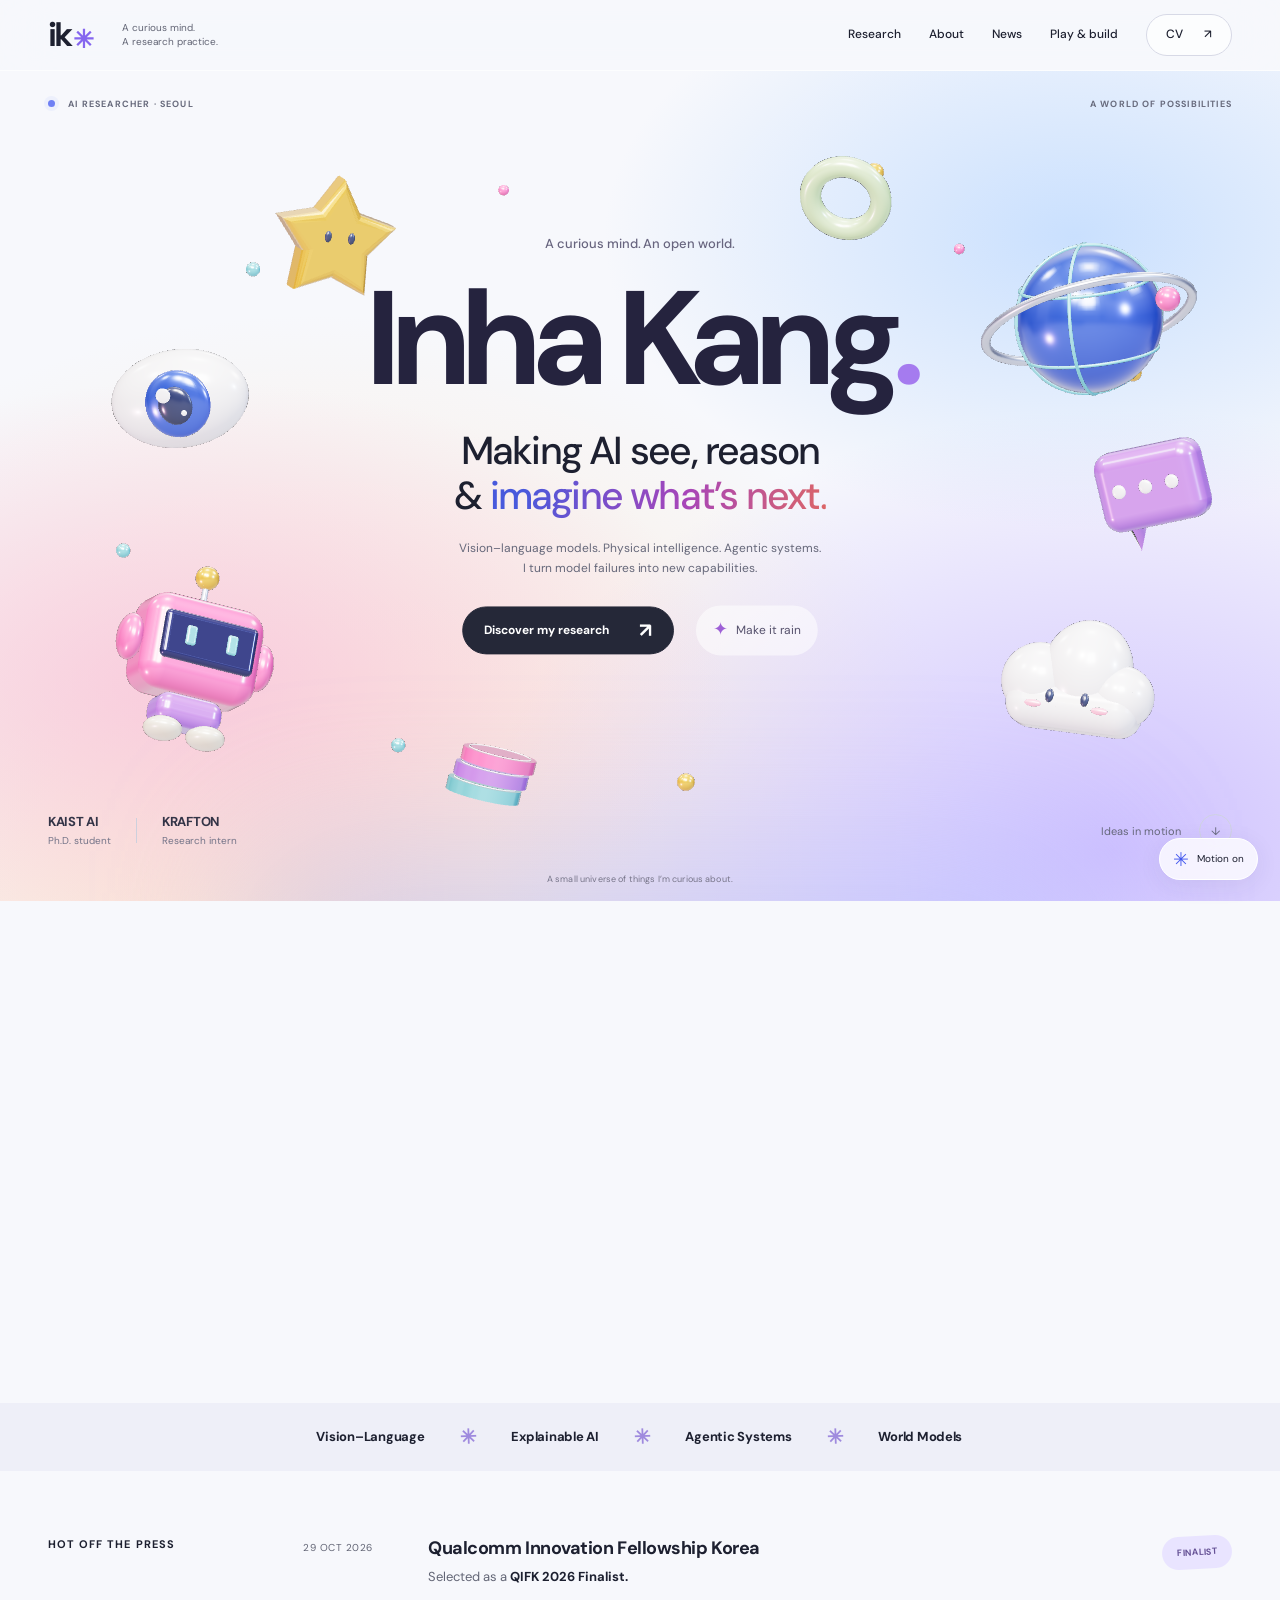
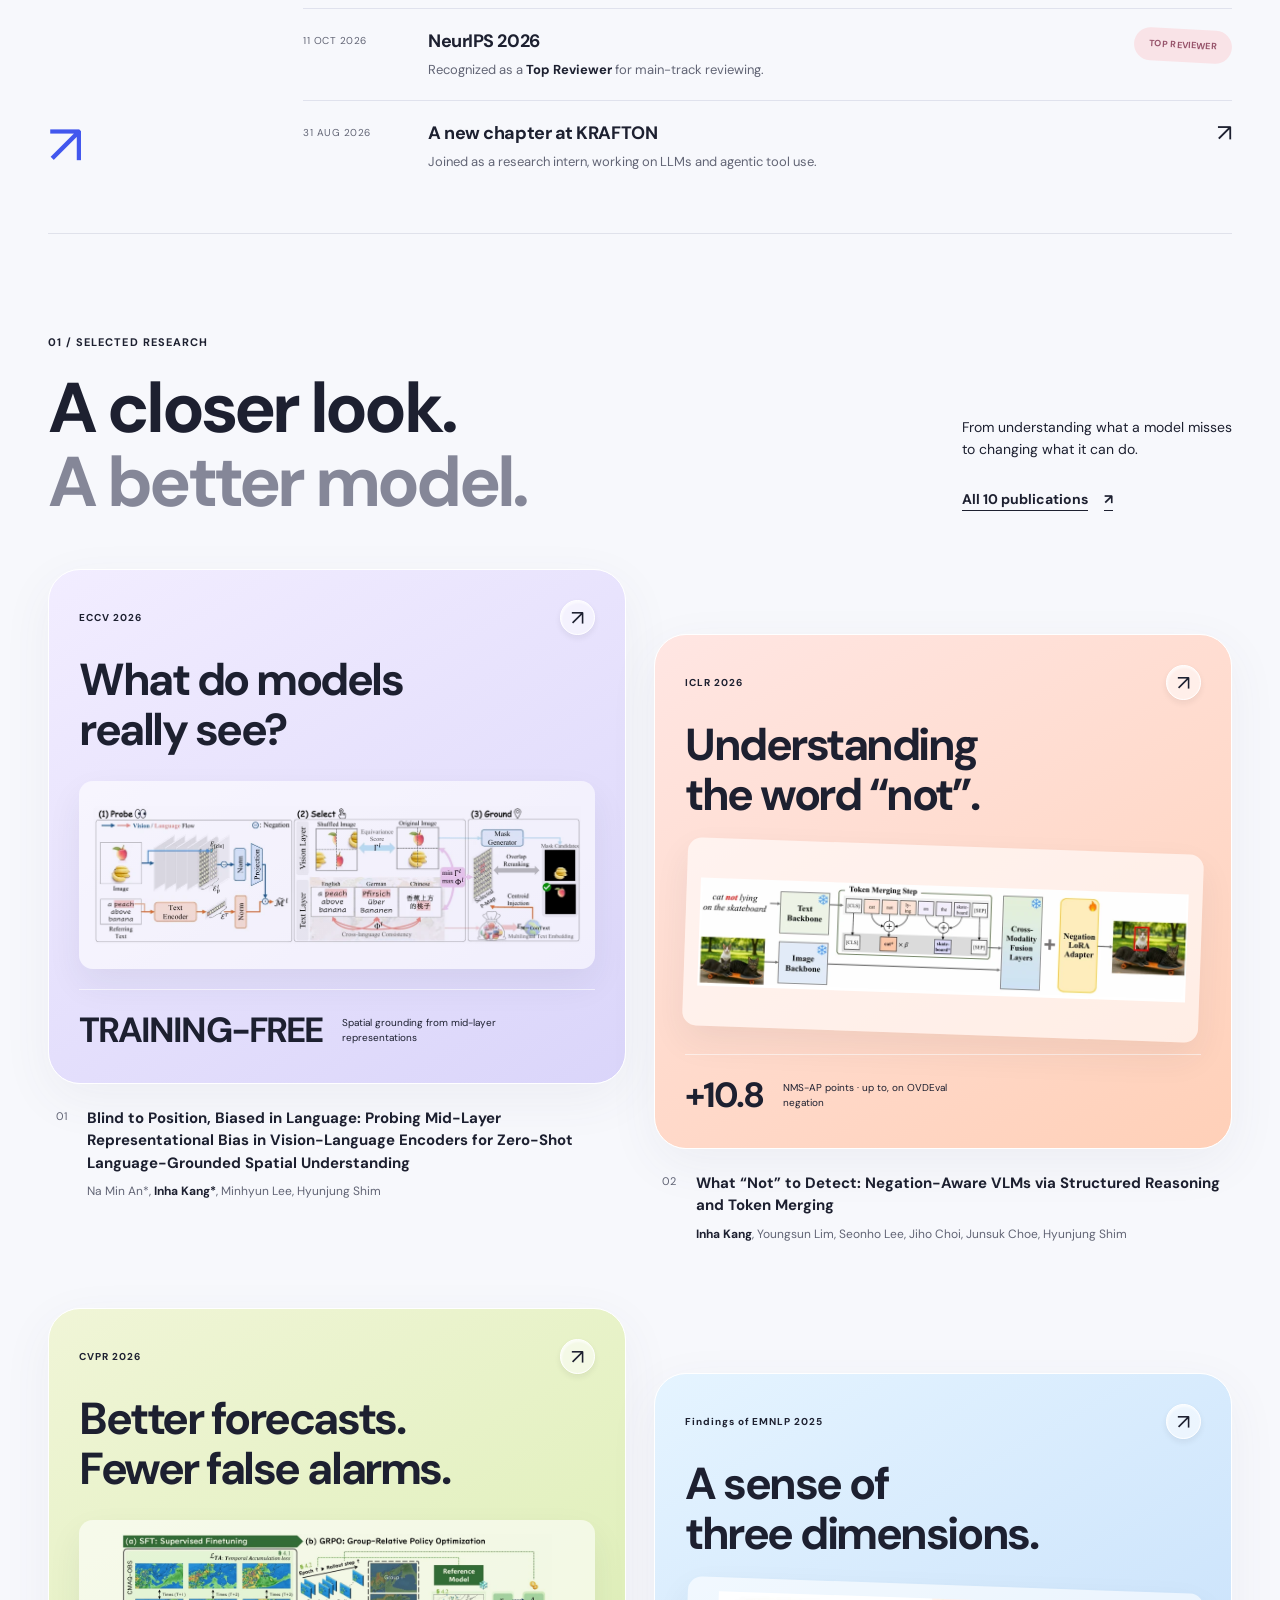
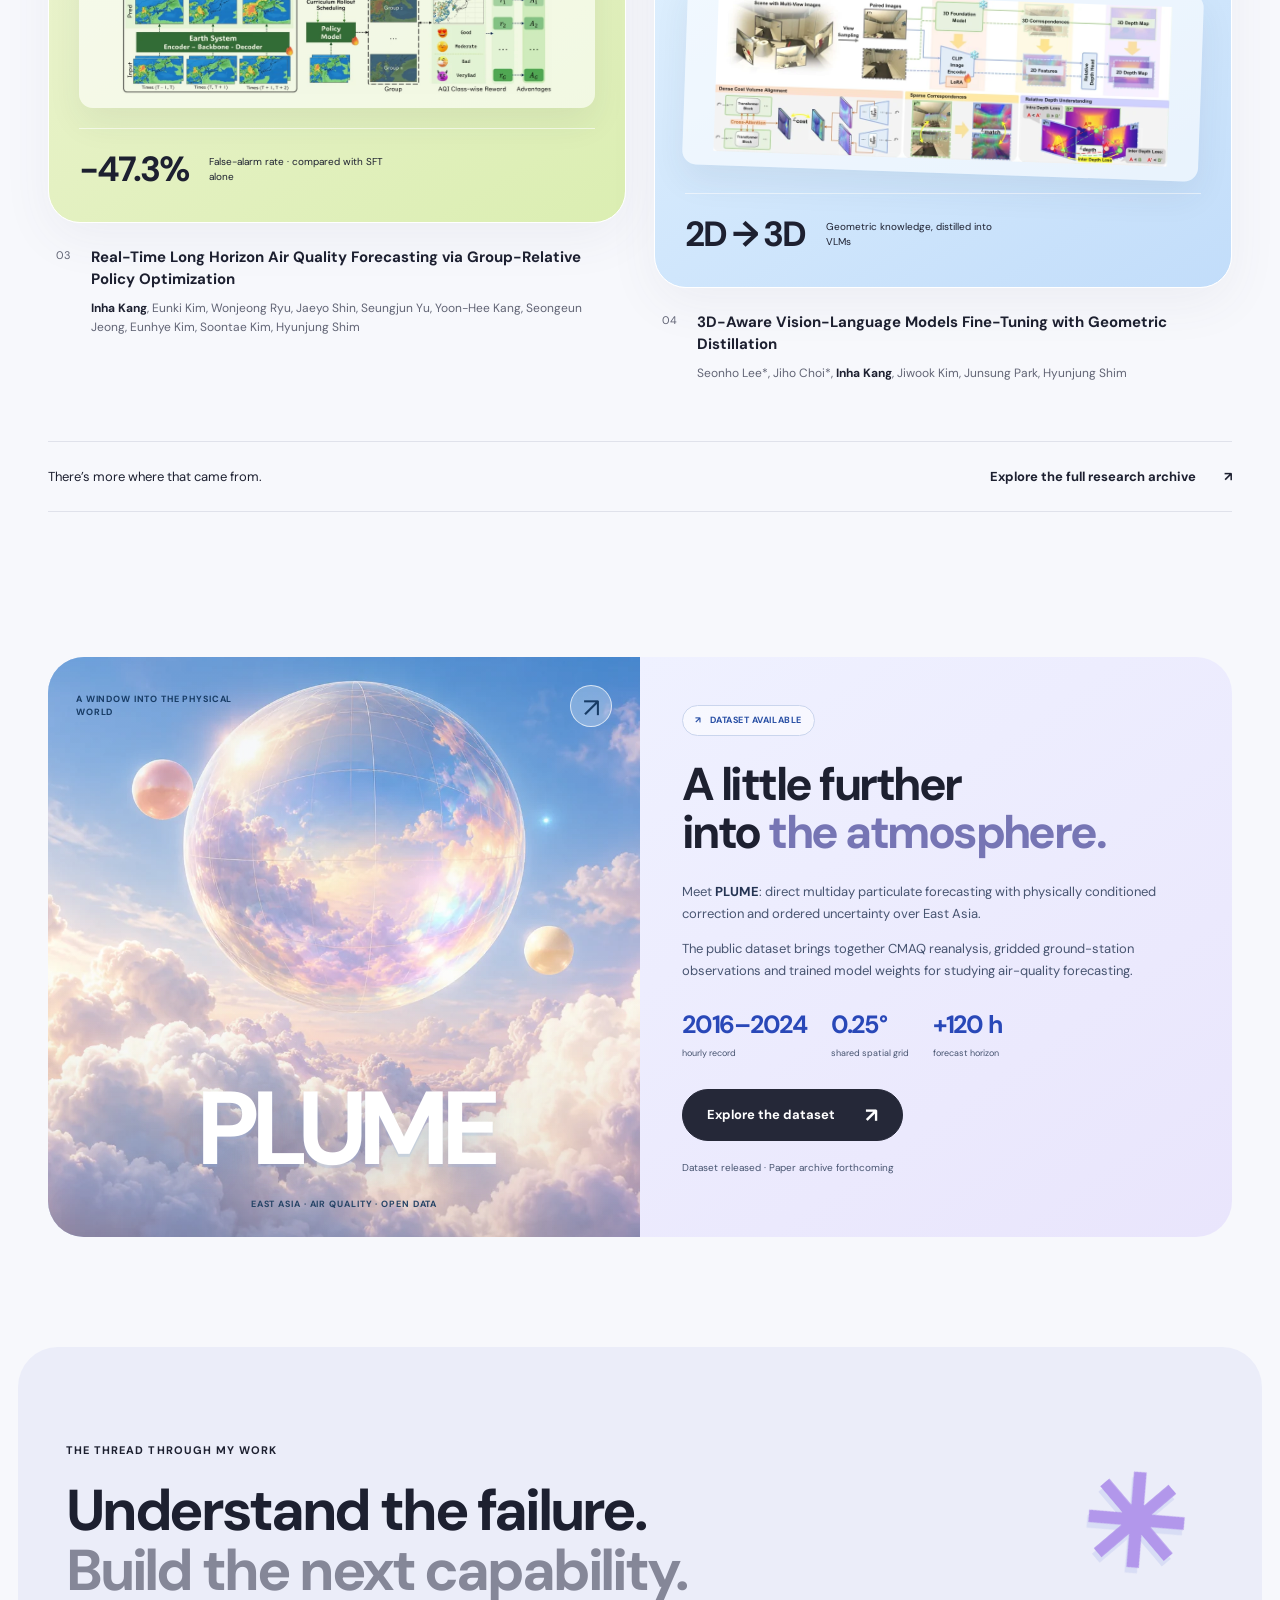
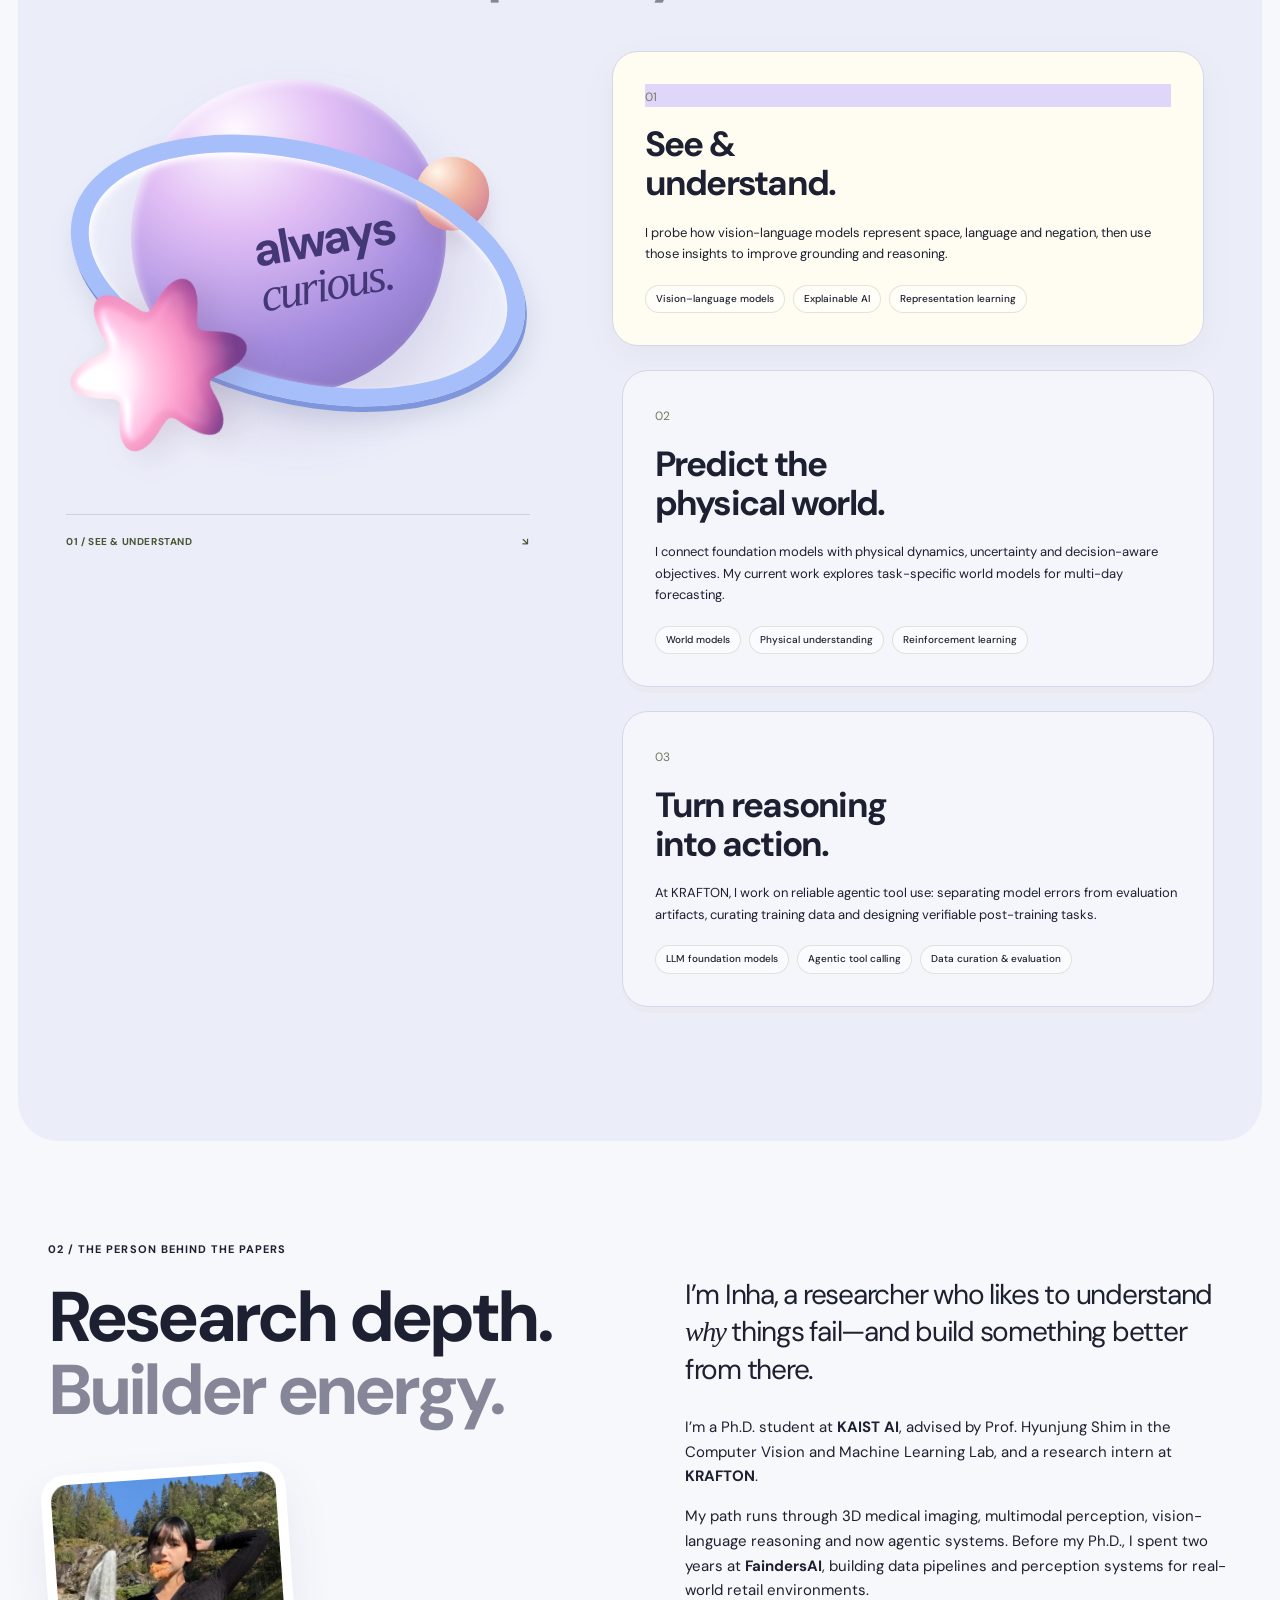
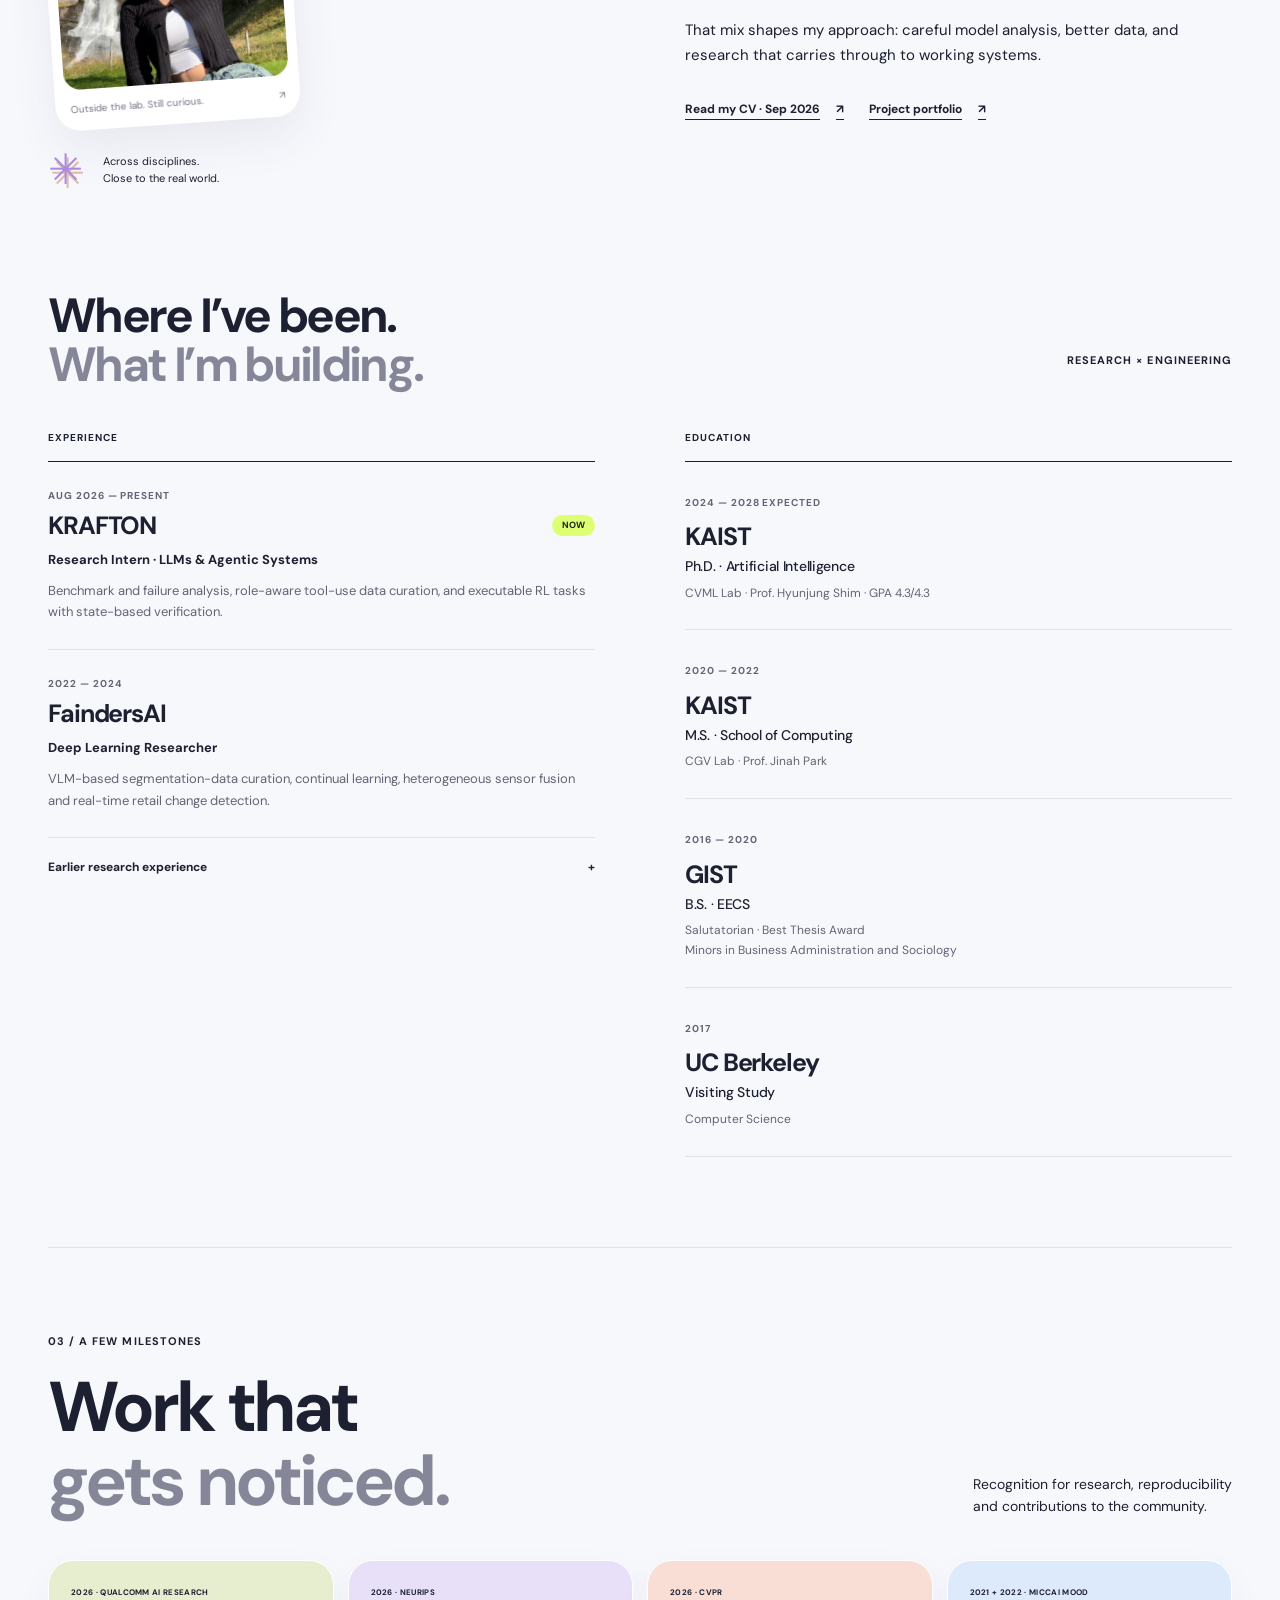
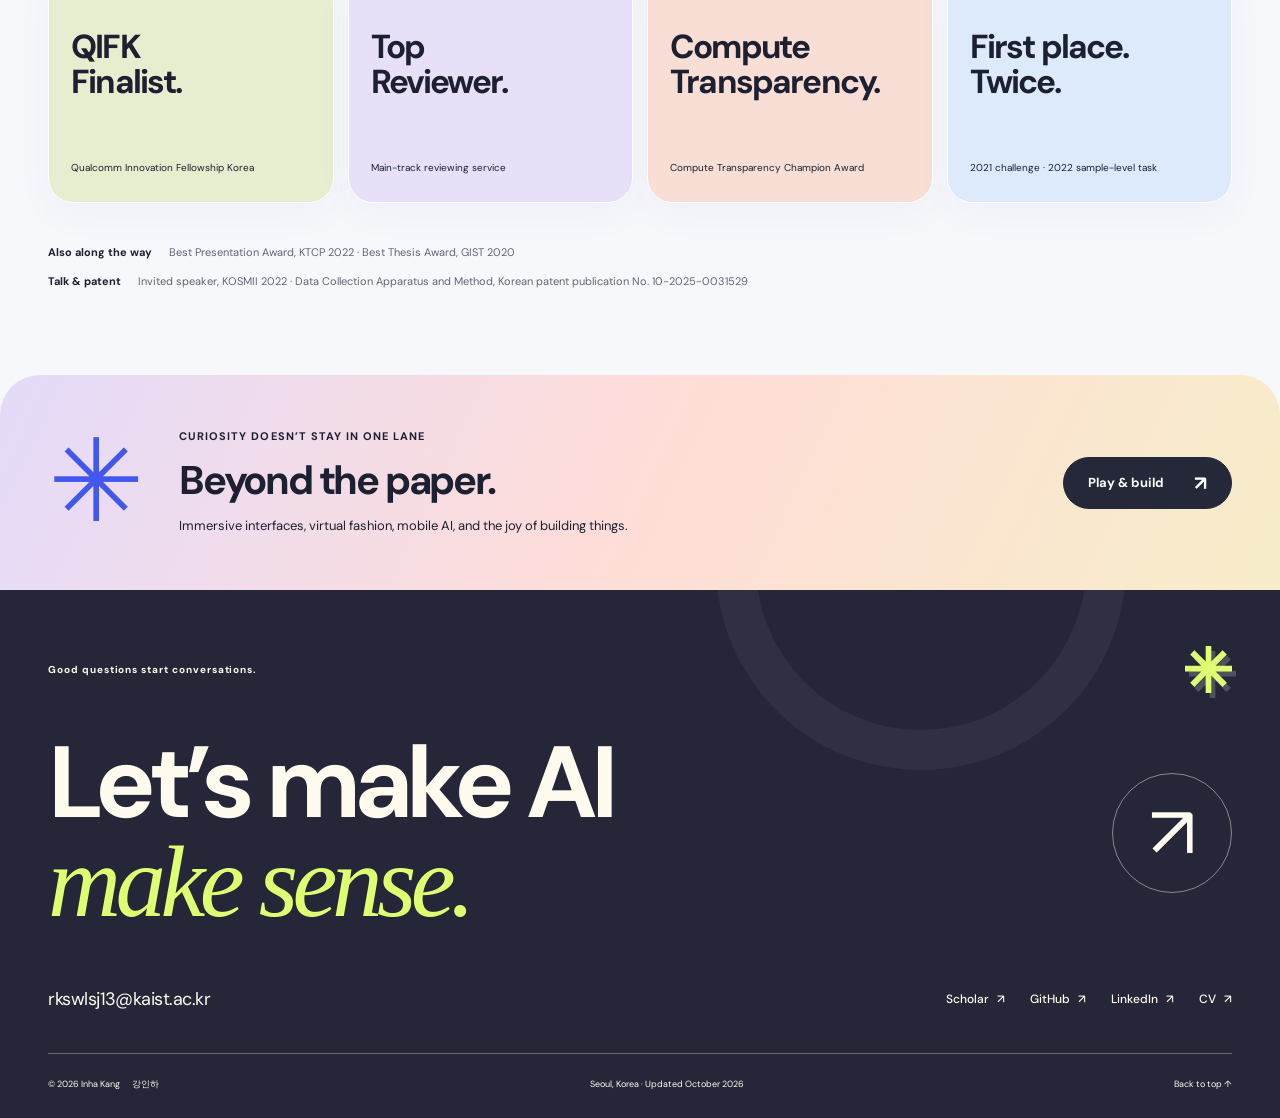
==== commit 844af17e: "Create a colorful 3D research universe with scroll-led motion" ====
--- a/index.html
+++ b/index.html
@@ -8,7 +8,7 @@
       name="description"
       content="Inha Kang: KAIST AI Ph.D. student and KRAFTON research intern. Vision-language models, explainable AI, physical understanding and agentic systems."
     />
-    <meta name="theme-color" content="#f5f2e9" />
+    <meta name="theme-color" content="#f7f8fc" />
     <link rel="canonical" href="https://2na-97.github.io/" />
     <meta property="og:type" content="website" />
     <meta property="og:title" content="Inha Kang — AI Researcher" />
@@ -17,7 +17,10 @@
       content="Inha Kang: KAIST AI Ph.D. student and KRAFTON research intern. Vision-language models, explainable AI, physical understanding and agentic systems."
     />
     <meta property="og:url" content="https://2na-97.github.io/" />
-    <meta property="og:image" content="https://2na-97.github.io/assets/img/social-preview.png" />
+    <meta
+      property="og:image"
+      content="https://2na-97.github.io/assets/img/social-preview.png"
+    />
     <meta property="og:image:width" content="1200" />
     <meta property="og:image:height" content="630" />
     <meta
@@ -26,16 +29,31 @@
     />
     <meta name="twitter:card" content="summary_large_image" />
     <link rel="icon" href="assets/img/favicon.svg" type="image/svg+xml" />
-    <link rel="preload" href="assets/fonts/space-grotesk-700.ttf" as="font" type="font/ttf" crossorigin />
+    <link
+      rel="preload"
+      href="assets/fonts/space-grotesk-700.ttf"
+      as="font"
+      type="font/ttf"
+      crossorigin
+    />
     <link rel="stylesheet" href="assets/css/style.css" />
     <link rel="stylesheet" href="assets/css/motion.css" />
     <script src="assets/js/site.js" defer></script>
     <script src="assets/js/motion.js" defer></script>
+    <link rel="stylesheet" href="assets/css/experience.css" />
+    <script type="module" src="assets/js/lab-scene.js"></script>
   </head>
   <body>
     <div class="reading-progress" aria-hidden="true"></div>
-    <button class="motion-toggle" type="button" aria-pressed="true" aria-label="Pause animations" hidden>
-      <span class="motion-toggle-icon" aria-hidden="true">✳</span><span data-motion-label>Motion on</span>
+    <button
+      class="motion-toggle"
+      type="button"
+      aria-pressed="true"
+      aria-label="Pause animations"
+      hidden
+    >
+      <span class="motion-toggle-icon" aria-hidden="true">✳</span
+      ><span data-motion-label>Motion on</span>
     </button>
     <a class="skip-link" href="#main-content">Skip to content</a>
     <header class="site-header">
@@ -47,13 +65,23 @@
           >A curious mind.<br />
           A research practice.</span
         >
-        <button class="nav-toggle" aria-expanded="false" aria-controls="site-nav" hidden>
+        <button
+          class="nav-toggle"
+          aria-expanded="false"
+          aria-controls="site-nav"
+          hidden
+        >
           Menu <span aria-hidden="true">+</span>
         </button>
         <nav id="site-nav" class="site-nav" aria-label="Main navigation">
-          <a href="index.html#research">Research</a><a href="index.html#about">About</a
-          ><a href="index.html#news">News</a><a href="projects.html">Play &amp; build</a>
-          <a class="nav-cv" href="assets/files/InhaKang_CV.pdf" target="_blank" rel="noopener noreferrer"
+          <a href="index.html#research">Research</a
+          ><a href="index.html#about">About</a><a href="index.html#news">News</a
+          ><a href="projects.html">Play &amp; build</a>
+          <a
+            class="nav-cv"
+            href="assets/files/InhaKang_CV.pdf"
+            target="_blank"
+            rel="noopener noreferrer"
             >CV <span aria-hidden="true">↗</span></a
           >
         </nav>
@@ -61,81 +89,76 @@
     </header>
     <main id="main-content">
       <div id="top"></div>
-      <section class="hero wrap" data-scroll-scene aria-labelledby="hero-title">
-        <div class="hero-haze" aria-hidden="true"></div>
-        <div class="hero-topline">
-          <p class="eyebrow"><span class="status-dot"></span> AI RESEARCHER · SEOUL, KOREA</p>
-          <span class="edition">RESEARCH / 2026</span>
-        </div>
-        <div class="hero-grid">
-          <div class="hero-copy">
-            <h1 id="hero-title">
-              <span class="name-line">Inha</span>
-              <span class="name-line">Kang<span class="name-period">.</span></span>
-            </h1>
-            <p class="hero-tagline">
-              Vision, language,<br />
-              <em>and what comes next.</em>
+      <section class="hero-showcase" aria-labelledby="hero-title">
+        <div class="showcase-stage">
+          <div class="showcase-aurora" aria-hidden="true"></div>
+          <div class="research-universe" aria-hidden="true">
+            <div class="scene-fallback">
+              <span class="fallback-orb"></span
+              ><span class="fallback-ring"></span>
+              <img
+                src="assets/img/puff-flower.svg"
+                alt=""
+                width="300"
+                height="300"
+              />
+            </div>
+            <canvas class="universe-canvas"></canvas>
+          </div>
+          <div class="showcase-topline wrap">
+            <p class="eyebrow">
+              <span class="status-dot"></span> AI RESEARCHER · SEOUL
             </p>
-            <p class="hero-intro">
-              I turn insights from model failures into<br class="desktop-break" />
-              more capable and reliable AI.
+            <span class="edition">A WORLD OF POSSIBILITIES</span>
+          </div>
+          <div class="showcase-copy">
+            <p class="showcase-kicker">A curious mind. An open world.</p>
+            <h1 id="hero-title">Inha Kang<span>.</span></h1>
+            <p class="showcase-statement">
+              Making AI see, reason<br />&amp; <span>imagine what’s next.</span>
             </p>
-            <div class="hero-actions">
+            <p class="showcase-intro">
+              Vision–language models. Physical intelligence. Agentic systems.<br />I
+              turn model failures into new capabilities.
+            </p>
+            <div class="showcase-actions">
               <a class="button dark" href="#research"
-                >Explore my research <span aria-hidden="true">↘</span></a
-              ><a class="text-link" href="mailto:rkswlsj13@kaist.ac.kr">Say hello ↗</a>
-            </div>
-          </div>
-          <div class="hero-visual">
-            <button class="curiosity-pop" type="button" aria-label="Pop a little curiosity" disabled>
-              <img src="assets/img/puff-flower.svg" width="300" height="300" alt="" />
-              <span class="pop-hint">tap for a little joy</span>
-            </button>
-            <span class="pearl pearl-peach" aria-hidden="true"></span>
-            <span class="pearl pearl-blue" aria-hidden="true"></span>
-            <div class="joy-particles" aria-hidden="true"></div>
-            <div class="photo-orbit" aria-hidden="true"></div>
-            <figure class="portrait" data-tilt>
-              <img
-                src="assets/img/profile.webp"
-                width="720"
-                height="720"
-                alt="Inha Kang outdoors beside a waterfall"
-                fetchpriority="high"
-              />
-              <figcaption><span>INHA, OUTSIDE THE LAB</span><span>↗</span></figcaption>
-            </figure>
-            <div class="hero-sticker">
-              <span>MODEL FAILURES</span><span class="sticker-arrow" aria-hidden="true">↳</span
-              ><strong
-                >new<br />
-                possibilities.</strong
+                >Discover my research <span aria-hidden="true">↗</span></a
               >
-            </div>
-            <div class="hero-affiliations">
-              <span><b>KAIST AI</b>Ph.D. student</span><span><b>KRAFTON</b>Research intern</span>
-            </div>
-          </div>
-        </div>
-        <div class="hero-bottom">
-          <span class="eyebrow">A FEW THINGS I THINK ABOUT</span
-          ><a href="#directions" class="scroll-cue"
-            >A little scroll, a little discovery <span aria-hidden="true">↓</span></a
-          >
+              <button class="rain-button" type="button" hidden>
+                <span class="rain-icon" aria-hidden="true">✦</span> Make it rain
+              </button>
+            </div>
+          </div>
+          <div class="showcase-bottom wrap">
+            <div class="affiliation-lockup">
+              <span><strong>KAIST AI</strong>Ph.D. student</span><i></i
+              ><span><strong>KRAFTON</strong>Research intern</span>
+            </div>
+            <a href="#news" class="discovery-cue"
+              >Ideas in motion <span aria-hidden="true">↓</span></a
+            >
+          </div>
+          <p class="scene-caption" aria-hidden="true">
+            A small universe of things I’m curious about.
+          </p>
         </div>
       </section>
       <div class="keyword-band">
         <div class="wrap keyword-line">
-          <a href="#directions">Vision–Language</a><span aria-hidden="true">✳</span
-          ><a href="#directions">Explainable AI</a><span aria-hidden="true">✳</span
-          ><a href="#directions">Agentic Systems</a><span aria-hidden="true">✳</span
+          <a href="#directions">Vision–Language</a
+          ><span aria-hidden="true">✳</span
+          ><a href="#directions">Explainable AI</a
+          ><span aria-hidden="true">✳</span
+          ><a href="#directions">Agentic Systems</a
+          ><span aria-hidden="true">✳</span
           ><a href="#directions">World Models</a>
         </div>
       </div>
       <section class="news-section wrap" id="news">
         <div class="section-label">
-          <span class="eyebrow">HOT OFF THE PRESS</span><span class="news-dot" aria-hidden="true">↗</span>
+          <span class="eyebrow">HOT OFF THE PRESS</span
+          ><span class="news-dot" aria-hidden="true">↗</span>
         </div>
         <div class="news-items">
           <article class="news-item">
@@ -150,7 +173,10 @@
             <time datetime="2026-10-11">11 OCT 2026</time>
             <div>
               <h2>NeurIPS 2026</h2>
-              <p>Recognized as a <strong>Top Reviewer</strong> for main-track reviewing.</p>
+              <p>
+                Recognized as a <strong>Top Reviewer</strong> for main-track
+                reviewing.
+              </p>
             </div>
             <span class="news-badge peach">TOP REVIEWER</span>
           </article>
@@ -158,9 +184,17 @@
             <time datetime="2026-08-31">31 AUG 2026</time>
             <div>
               <h2>A new chapter at KRAFTON</h2>
-              <p>Joined as a research intern, working on LLMs and agentic tool use.</p>
-            </div>
-            <a class="news-link" href="#experience" aria-label="Read about my KRAFTON experience">↗</a>
+              <p>
+                Joined as a research intern, working on LLMs and agentic tool
+                use.
+              </p>
+            </div>
+            <a
+              class="news-link"
+              href="#experience"
+              aria-label="Read about my KRAFTON experience"
+              >↗</a
+            >
           </article>
         </div>
       </section>
@@ -192,7 +226,8 @@
               rel="noopener noreferrer"
               aria-label="Read Blind to Position, Biased in Language: Probing Mid-Layer Representational Bias in Vision-Language Encoders for Zero-Shot Language-Grounded Spatial Understanding"
               ><div class="work-art-top">
-                <span class="eyebrow">ECCV 2026</span><span class="circle-arrow" aria-hidden="true">↗</span>
+                <span class="eyebrow">ECCV 2026</span
+                ><span class="circle-arrow" aria-hidden="true">↗</span>
               </div>
               <h3>
                 What do models<br />
@@ -208,17 +243,22 @@
                 />
               </div>
               <div class="work-art-bottom">
-                <strong>TRAINING-FREE</strong><span>Spatial grounding from mid-layer representations</span>
+                <strong>TRAINING-FREE</strong
+                ><span>Spatial grounding from mid-layer representations</span>
               </div></a
             >
             <div class="work-caption">
               <span class="work-number">01</span>
               <div>
                 <p class="work-title">
-                  Blind to Position, Biased in Language: Probing Mid-Layer Representational Bias in
-                  Vision-Language Encoders for Zero-Shot Language-Grounded Spatial Understanding
-                </p>
-                <p class="authors">Na Min An*, <strong>Inha Kang*</strong>, Minhyun Lee, Hyunjung Shim</p>
+                  Blind to Position, Biased in Language: Probing Mid-Layer
+                  Representational Bias in Vision-Language Encoders for
+                  Zero-Shot Language-Grounded Spatial Understanding
+                </p>
+                <p class="authors">
+                  Na Min An*, <strong>Inha Kang*</strong>, Minhyun Lee, Hyunjung
+                  Shim
+                </p>
               </div>
             </div>
           </article>
@@ -230,7 +270,8 @@
               rel="noopener noreferrer"
               aria-label="Read What “Not” to Detect: Negation-Aware VLMs via Structured Reasoning and Token Merging"
               ><div class="work-art-top">
-                <span class="eyebrow">ICLR 2026</span><span class="circle-arrow" aria-hidden="true">↗</span>
+                <span class="eyebrow">ICLR 2026</span
+                ><span class="circle-arrow" aria-hidden="true">↗</span>
               </div>
               <h3>
                 Understanding<br />
@@ -246,17 +287,20 @@
                 />
               </div>
               <div class="work-art-bottom">
-                <strong>+10.8</strong><span>NMS-AP points · up to, on OVDEval negation</span>
+                <strong>+10.8</strong
+                ><span>NMS-AP points · up to, on OVDEval negation</span>
               </div></a
             >
             <div class="work-caption">
               <span class="work-number">02</span>
               <div>
                 <p class="work-title">
-                  What “Not” to Detect: Negation-Aware VLMs via Structured Reasoning and Token Merging
+                  What “Not” to Detect: Negation-Aware VLMs via Structured
+                  Reasoning and Token Merging
                 </p>
                 <p class="authors">
-                  <strong>Inha Kang</strong>, Youngsun Lim, Seonho Lee, Jiho Choi, Junsuk Choe, Hyunjung Shim
+                  <strong>Inha Kang</strong>, Youngsun Lim, Seonho Lee, Jiho
+                  Choi, Junsuk Choe, Hyunjung Shim
                 </p>
               </div>
             </div>
@@ -269,7 +313,8 @@
               rel="noopener noreferrer"
               aria-label="Read Real-Time Long Horizon Air Quality Forecasting via Group-Relative Policy Optimization"
               ><div class="work-art-top">
-                <span class="eyebrow">CVPR 2026</span><span class="circle-arrow" aria-hidden="true">↗</span>
+                <span class="eyebrow">CVPR 2026</span
+                ><span class="circle-arrow" aria-hidden="true">↗</span>
               </div>
               <h3>
                 Better forecasts.<br />
@@ -285,18 +330,21 @@
                 />
               </div>
               <div class="work-art-bottom">
-                <strong>−47.3%</strong><span>False-alarm rate · compared with SFT alone</span>
+                <strong>−47.3%</strong
+                ><span>False-alarm rate · compared with SFT alone</span>
               </div></a
             >
             <div class="work-caption">
               <span class="work-number">03</span>
               <div>
                 <p class="work-title">
-                  Real-Time Long Horizon Air Quality Forecasting via Group-Relative Policy Optimization
+                  Real-Time Long Horizon Air Quality Forecasting via
+                  Group-Relative Policy Optimization
                 </p>
                 <p class="authors">
-                  <strong>Inha Kang</strong>, Eunki Kim, Wonjeong Ryu, Jaeyo Shin, Seungjun Yu, Yoon-Hee Kang,
-                  Seongeun Jeong, Eunhye Kim, Soontae Kim, Hyunjung Shim
+                  <strong>Inha Kang</strong>, Eunki Kim, Wonjeong Ryu, Jaeyo
+                  Shin, Seungjun Yu, Yoon-Hee Kang, Seongeun Jeong, Eunhye Kim,
+                  Soontae Kim, Hyunjung Shim
                 </p>
               </div>
             </div>
@@ -326,17 +374,20 @@
                 />
               </div>
               <div class="work-art-bottom">
-                <strong>2D → 3D</strong><span>Geometric knowledge, distilled into VLMs</span>
+                <strong>2D → 3D</strong
+                ><span>Geometric knowledge, distilled into VLMs</span>
               </div></a
             >
             <div class="work-caption">
               <span class="work-number">04</span>
               <div>
                 <p class="work-title">
-                  3D-Aware Vision-Language Models Fine-Tuning with Geometric Distillation
+                  3D-Aware Vision-Language Models Fine-Tuning with Geometric
+                  Distillation
                 </p>
                 <p class="authors">
-                  Seonho Lee*, Jiho Choi*, <strong>Inha Kang</strong>, Jiwook Kim, Junsung Park, Hyunjung Shim
+                  Seonho Lee*, Jiho Choi*, <strong>Inha Kang</strong>, Jiwook
+                  Kim, Junsung Park, Hyunjung Shim
                 </p>
               </div>
             </div>
@@ -344,10 +395,18 @@
         </div>
         <a class="archive-link" href="publications.html"
           ><span>There’s more where that came from.</span
-          ><strong>Explore the full research archive <span aria-hidden="true">↗</span></strong></a
+          ><strong
+            >Explore the full research archive
+            <span aria-hidden="true">↗</span></strong
+          ></a
         >
       </section>
-      <section class="plume-section wrap" id="plume" aria-labelledby="plume-title" data-scroll-scene>
+      <section
+        class="plume-section wrap"
+        id="plume"
+        aria-labelledby="plume-title"
+        data-scroll-scene
+      >
         <div class="plume-art">
           <img
             class="plume-atmosphere"
@@ -362,18 +421,26 @@
             ><span class="plume-mini-orbit" aria-hidden="true">↗</span>
           </div>
           <span class="plume-word" aria-hidden="true">PLUME</span>
-          <span class="plume-art-caption">EAST ASIA · AIR QUALITY · OPEN DATA</span>
+          <span class="plume-art-caption"
+            >EAST ASIA · AIR QUALITY · OPEN DATA</span
+          >
         </div>
         <div class="plume-copy">
-          <span class="release-badge"><span aria-hidden="true">↗</span> DATASET AVAILABLE</span>
-          <h2 id="plume-title">A little further<br />into <em>the atmosphere.</em></h2>
+          <span class="release-badge"
+            ><span aria-hidden="true">↗</span> DATASET AVAILABLE</span
+          >
+          <h2 id="plume-title">
+            A little further<br />into <em>the atmosphere.</em>
+          </h2>
           <p>
-            Meet <strong>PLUME</strong>: direct multiday particulate forecasting with physically conditioned
-            correction and ordered uncertainty over East Asia.
+            Meet <strong>PLUME</strong>: direct multiday particulate forecasting
+            with physically conditioned correction and ordered uncertainty over
+            East Asia.
           </p>
           <p>
-            The public dataset brings together CMAQ reanalysis, gridded ground-station observations and
-            trained model weights for studying air-quality forecasting.
+            The public dataset brings together CMAQ reanalysis, gridded
+            ground-station observations and trained model weights for studying
+            air-quality forecasting.
           </p>
           <dl class="plume-facts">
             <div>
@@ -396,7 +463,9 @@
             rel="noopener noreferrer"
             >Explore the dataset <span aria-hidden="true">↗</span></a
           >
-          <p class="release-note">Dataset released · Paper archive forthcoming</p>
+          <p class="release-note">
+            Dataset released · Paper archive forthcoming
+          </p>
         </div>
       </section>
       <section class="directions-section" id="directions" data-scroll-scene>
@@ -410,7 +479,11 @@
               </h2>
             </div>
             <span class="direction-spark" aria-hidden="true"
-              ><svg viewBox="0 0 100 100" fill="currentColor" aria-hidden="true">
+              ><svg
+                viewBox="0 0 100 100"
+                fill="currentColor"
+                aria-hidden="true"
+              >
                 <path
                   d="M44 0h12v33L80 9l9 9-24 24h35v12H65l24 24-9 9-24-24v37H44V63L20 87l-9-9 24-24H0V42h35L11 18l9-9 24 24z"
                 /></svg
@@ -430,10 +503,13 @@
                   loading="lazy"
                 />
                 <span class="sculpture-satellite"></span>
-                <span class="sculpture-label">always<br /><em>curious.</em></span>
+                <span class="sculpture-label"
+                  >always<br /><em>curious.</em></span
+                >
               </div>
               <div class="sculpture-steps">
-                <span data-sculpture-label>01 / SEE &amp; UNDERSTAND</span><span>↘</span>
+                <span data-sculpture-label>01 / SEE &amp; UNDERSTAND</span
+                ><span>↘</span>
               </div>
             </div>
             <div class="direction-list">
@@ -445,8 +521,9 @@
                 </h3>
                 <div>
                   <p>
-                    I probe how vision-language models represent space, language and negation, then use those
-                    insights to improve grounding and reasoning.
+                    I probe how vision-language models represent space, language
+                    and negation, then use those insights to improve grounding
+                    and reasoning.
                   </p>
                   <ul class="tags">
                     <li>Vision–language models</li>
@@ -463,8 +540,10 @@
                 </h3>
                 <div>
                   <p>
-                    I connect foundation models with physical dynamics, uncertainty and decision-aware
-                    objectives. My current work explores task-specific world models for multi-day forecasting.
+                    I connect foundation models with physical dynamics,
+                    uncertainty and decision-aware objectives. My current work
+                    explores task-specific world models for multi-day
+                    forecasting.
                   </p>
                   <ul class="tags">
                     <li>World models</li>
@@ -481,8 +560,9 @@
                 </h3>
                 <div>
                   <p>
-                    At KRAFTON, I work on reliable agentic tool use: separating model errors from evaluation
-                    artifacts, curating training data and designing verifiable post-training tasks.
+                    At KRAFTON, I work on reliable agentic tool use: separating
+                    model errors from evaluation artifacts, curating training
+                    data and designing verifiable post-training tasks.
                   </p>
                   <ul class="tags">
                     <li>LLM foundation models</li>
@@ -502,6 +582,18 @@
             Research depth.<br />
             <em>Builder energy.</em>
           </h2>
+          <figure class="about-portrait">
+            <img
+              src="assets/img/profile.webp"
+              alt="Inha Kang outdoors beside a waterfall"
+              width="720"
+              height="720"
+              loading="lazy"
+            />
+            <figcaption>
+              Outside the lab. Still curious. <span aria-hidden="true">↗</span>
+            </figcaption>
+          </figure>
           <div class="about-note">
             <span aria-hidden="true">✳</span>
             <p>
@@ -512,24 +604,30 @@
         </div>
         <div class="about-content">
           <p class="about-lead">
-            I’m Inha, a researcher who likes to understand <em>why</em> things fail—and build something better
-            from there.
+            I’m Inha, a researcher who likes to understand <em>why</em> things
+            fail—and build something better from there.
           </p>
           <p>
-            I’m a Ph.D. student at <strong>KAIST AI</strong>, advised by Prof. Hyunjung Shim in the Computer
-            Vision and Machine Learning Lab, and a research intern at <strong>KRAFTON</strong>.
+            I’m a Ph.D. student at <strong>KAIST AI</strong>, advised by Prof.
+            Hyunjung Shim in the Computer Vision and Machine Learning Lab, and a
+            research intern at <strong>KRAFTON</strong>.
           </p>
           <p>
-            My path runs through 3D medical imaging, multimodal perception, vision-language reasoning and now
-            agentic systems. Before my Ph.D., I spent two years at <strong>FaindersAI</strong>, building data
+            My path runs through 3D medical imaging, multimodal perception,
+            vision-language reasoning and now agentic systems. Before my Ph.D.,
+            I spent two years at <strong>FaindersAI</strong>, building data
             pipelines and perception systems for real-world retail environments.
           </p>
           <p>
-            That mix shapes my approach: careful model analysis, better data, and research that carries
-            through to working systems.
+            That mix shapes my approach: careful model analysis, better data,
+            and research that carries through to working systems.
           </p>
           <div class="about-links">
-            <a class="text-link" href="assets/files/InhaKang_CV.pdf" target="_blank" rel="noopener noreferrer"
+            <a
+              class="text-link"
+              href="assets/files/InhaKang_CV.pdf"
+              target="_blank"
+              rel="noopener noreferrer"
               >Read my CV · Sep 2026 <span aria-hidden="true">↗</span></a
             ><a
               class="text-link"
@@ -560,8 +658,8 @@
               </div>
               <p class="role">Research Intern · LLMs &amp; Agentic Systems</p>
               <p>
-                Benchmark and failure analysis, role-aware tool-use data curation, and executable RL tasks
-                with state-based verification.
+                Benchmark and failure analysis, role-aware tool-use data
+                curation, and executable RL tasks with state-based verification.
               </p>
             </article>
             <article class="experience">
@@ -569,21 +667,29 @@
               <h4>FaindersAI</h4>
               <p class="role">Deep Learning Researcher</p>
               <p>
-                VLM-based segmentation-data curation, continual learning, heterogeneous sensor fusion and
-                real-time retail change detection.
+                VLM-based segmentation-data curation, continual learning,
+                heterogeneous sensor fusion and real-time retail change
+                detection.
               </p>
             </article>
             <details class="earlier-experience">
-              <summary>Earlier research experience <span aria-hidden="true">+</span></summary>
+              <summary>
+                Earlier research experience <span aria-hidden="true">+</span>
+              </summary>
               <article class="experience">
                 <p class="meta">2019 — 2020</p>
                 <h4>Machine Learning and Vision Lab</h4>
-                <p>Research Intern · Long-tailed object detection for autonomous driving.</p>
+                <p>
+                  Research Intern · Long-tailed object detection for autonomous
+                  driving.
+                </p>
               </article>
               <article class="experience">
                 <p class="meta">2017 — 2018</p>
                 <h4>Aerospace Propulsion Lab</h4>
-                <p>Research Intern · Parallel computing and GPU acceleration.</p>
+                <p>
+                  Research Intern · Parallel computing and GPU acceleration.
+                </p>
               </article>
             </details>
           </div>
@@ -665,12 +771,13 @@
         </div>
         <div class="other-recognition">
           <p>
-            <strong>Also along the way</strong> Best Presentation Award, KTCP 2022 · Best Thesis Award, GIST
-            2020
+            <strong>Also along the way</strong> Best Presentation Award, KTCP
+            2022 · Best Thesis Award, GIST 2020
           </p>
           <p>
-            <strong>Talk &amp; patent</strong> Invited speaker, KOSMII 2022 · Data Collection Apparatus and
-            Method, Korean patent publication No. 10-2025-0031529
+            <strong>Talk &amp; patent</strong> Invited speaker, KOSMII 2022 ·
+            Data Collection Apparatus and Method, Korean patent publication No.
+            10-2025-0031529
           </p>
         </div>
       </section>
@@ -680,9 +787,14 @@
           <div>
             <p class="eyebrow">CURIOSITY DOESN’T STAY IN ONE LANE</p>
             <h2>Beyond the paper.</h2>
-            <p>Immersive interfaces, virtual fashion, mobile AI, and the joy of building things.</p>
-          </div>
-          <a class="button dark" href="projects.html">Play &amp; build <span aria-hidden="true">↗</span></a>
+            <p>
+              Immersive interfaces, virtual fashion, mobile AI, and the joy of
+              building things.
+            </p>
+          </div>
+          <a class="button dark" href="projects.html"
+            >Play &amp; build <span aria-hidden="true">↗</span></a
+          >
         </div>
       </section>
     </main>
@@ -702,10 +814,17 @@
             Let’s make AI<br />
             <em>make sense.</em>
           </h2>
-          <a class="contact-arrow" href="mailto:rkswlsj13@kaist.ac.kr" aria-label="Email Inha Kang">↗</a>
+          <a
+            class="contact-arrow"
+            href="mailto:rkswlsj13@kaist.ac.kr"
+            aria-label="Email Inha Kang"
+            >↗</a
+          >
         </div>
         <div class="footer-links">
-          <a class="email-link" href="mailto:rkswlsj13@kaist.ac.kr">rkswlsj13@kaist.ac.kr</a>
+          <a class="email-link" href="mailto:rkswlsj13@kaist.ac.kr"
+            >rkswlsj13@kaist.ac.kr</a
+          >
           <div>
             <a
               class="text-link"
@@ -713,7 +832,11 @@
               target="_blank"
               rel="noopener noreferrer"
               >Scholar <span aria-hidden="true">↗</span></a
-            ><a class="text-link" href="https://github.com/2na-97" target="_blank" rel="noopener noreferrer"
+            ><a
+              class="text-link"
+              href="https://github.com/2na-97"
+              target="_blank"
+              rel="noopener noreferrer"
               >GitHub <span aria-hidden="true">↗</span></a
             ><a
               class="text-link"
@@ -731,8 +854,11 @@
           </div>
         </div>
         <div class="footer-bottom">
-          <span>© <span data-year>2026</span> Inha Kang <span lang="ko">강인하</span></span
-          ><span>Seoul, Korea · Updated October 2026</span><a href="#top">Back to top ↑</a>
+          <span
+            >© <span data-year>2026</span> Inha Kang
+            <span lang="ko">강인하</span></span
+          ><span>Seoul, Korea · Updated October 2026</span
+          ><a href="#top">Back to top ↑</a>
         </div>
       </div>
     </footer>
--- a/assets/css/experience.css
+++ b/assets/css/experience.css
@@ -0,0 +1,909 @@
+/* A bright, tactile research universe. Native scrolling; decorative layers never capture input. */
+:root {
+  --paper: #f7f8fc;
+  --ink: #1d2030;
+  --muted: #626575;
+  --line: #e0e2eb;
+  --blue: #4257ee;
+  --display: "DM Sans", -apple-system, BlinkMacSystemFont, sans-serif;
+  --ease-out: cubic-bezier(0.16, 1, 0.3, 1);
+}
+body {
+  background: var(--paper);
+}
+h1,
+h2,
+h3 {
+  letter-spacing: -0.055em;
+}
+.site-header {
+  background: #f7f8fccc;
+  border-bottom: 1px solid #ffffff90;
+  backdrop-filter: blur(24px) saturate(1.5);
+  -webkit-backdrop-filter: blur(24px) saturate(1.5);
+}
+.nav-shell {
+  height: 70px;
+}
+.brand {
+  font-family: "Space Grotesk", sans-serif;
+  font-size: 34px;
+}
+.brand-star {
+  font-size: 25px;
+  color: #8566ef;
+}
+.nav-note {
+  border: 0;
+  font-size: 10px;
+  padding-left: 4px;
+}
+.site-nav {
+  font-size: 12px;
+  gap: 28px;
+}
+.nav-cv {
+  border-color: #d7d9e6;
+  background: #fff9;
+}
+.button {
+  border-radius: 99px;
+  box-shadow: none;
+  min-height: 48px;
+  transition:
+    transform 0.55s var(--ease-out),
+    box-shadow 0.55s,
+    background 0.3s;
+}
+.button.dark {
+  background: #252838;
+  border-color: #252838;
+  color: #fff;
+}
+.button:hover {
+  transform: translateY(-3px);
+  box-shadow: 0 14px 30px #3c427c20;
+}
+.button:active {
+  transform: scale(0.97);
+}
+.motion-toggle {
+  border: 1px solid #fff;
+  background: #ffffffc9;
+  box-shadow: 0 5px 25px #35355c12;
+  backdrop-filter: blur(20px);
+  font-size: 10px;
+  padding: 7px 13px;
+}
+.reading-progress {
+  height: 2px;
+  background: linear-gradient(90deg, #ff8b9d, #ae6df0, #5f88ff, #66d5e9);
+}
+.hero-showcase {
+  position: relative;
+  height: 148svh;
+  min-height: 1020px;
+}
+.showcase-stage {
+  position: sticky;
+  top: 70px;
+  height: calc(100svh - 70px);
+  min-height: 660px;
+  max-height: 1000px;
+  isolation: isolate;
+  overflow: clip;
+  background: #f7f8fc;
+}
+.showcase-aurora {
+  position: absolute;
+  inset: 0;
+  z-index: -2;
+  background:
+    radial-gradient(ellipse at 15% 74%, #f8bfdcba, transparent 35%),
+    radial-gradient(ellipse at 84% 20%, #b5d5ffaf, transparent 31%),
+    radial-gradient(ellipse at 87% 94%, #cec0ff, transparent 40%),
+    radial-gradient(ellipse at 25% 100%, #ffddb5a8, transparent 50%);
+}
+.showcase-aurora::after {
+  content: "";
+  position: absolute;
+  width: 65%;
+  height: 30%;
+  left: 20%;
+  bottom: -24%;
+  background: #b4bcff;
+  filter: blur(80px);
+  opacity: 0.5;
+}
+.research-universe {
+  position: absolute;
+  inset: 0;
+  z-index: -1;
+  pointer-events: none;
+}
+.universe-canvas {
+  width: 100%;
+  height: 100%;
+  display: block;
+  opacity: 0;
+  transition: opacity 1s;
+}
+.scene-ready .universe-canvas {
+  opacity: 1;
+}
+.scene-ready .scene-fallback {
+  opacity: 0;
+}
+.scene-fallback {
+  position: absolute;
+  inset: 0;
+  transition: opacity 0.8s;
+}
+.scene-fallback img {
+  position: absolute;
+  width: 19%;
+  max-width: 260px;
+  left: 4%;
+  bottom: 13%;
+  transform: rotate(-12deg);
+  filter: drop-shadow(0 25px 35px #86538525);
+}
+.fallback-orb {
+  position: absolute;
+  width: 17vw;
+  height: 17vw;
+  max-width: 260px;
+  max-height: 260px;
+  right: 7%;
+  top: 16%;
+  border-radius: 50%;
+  background: radial-gradient(
+    circle at 28% 20%,
+    #fff,
+    #8dc4ff 28%,
+    #6b7deb 60%,
+    #513baf
+  );
+  box-shadow:
+    inset -15px -20px 28px #31297d45,
+    0 25px 60px #5265aa30;
+}
+.fallback-ring {
+  position: absolute;
+  width: 16vw;
+  height: 16vw;
+  left: 8%;
+  top: 13%;
+  border: 35px solid #ffbb68;
+  border-radius: 50%;
+  transform: rotateX(20deg) rotateY(-25deg);
+  box-shadow:
+    inset 5px 6px 7px #fff7,
+    6px 10px 18px #d9a47435;
+}
+.showcase-topline {
+  position: absolute;
+  top: 27px;
+  left: 0;
+  right: 0;
+  display: flex;
+  justify-content: space-between;
+  align-items: center;
+}
+.showcase-topline .eyebrow,
+.showcase-topline .edition {
+  font-size: 9px;
+  letter-spacing: 0.13em;
+  color: #686b7d;
+}
+.status-dot {
+  background: #6f80f4;
+  box-shadow: 0 0 0 4px #687af310;
+}
+.showcase-copy {
+  position: absolute;
+  top: 45%;
+  left: 50%;
+  width: min(760px, 75%);
+  text-align: center;
+  transform: translate(-50%, -50%);
+  z-index: 2;
+}
+.showcase-kicker {
+  font-size: 13px;
+  font-weight: 500;
+  color: #68657f;
+  margin-bottom: 15px;
+}
+.showcase-copy h1 {
+  font-size: clamp(78px, 10.4vw, 150px);
+  line-height: 1.05;
+  letter-spacing: -0.085em;
+  color: #25233e;
+  font-weight: 700;
+}
+.showcase-copy h1 span {
+  color: #a57bef;
+}
+.showcase-statement {
+  margin-top: 20px;
+  font-size: clamp(26px, 3.05vw, 43px);
+  font-weight: 500;
+  line-height: 1.14;
+  letter-spacing: -0.045em;
+}
+.showcase-statement span {
+  background: linear-gradient(100deg, #4859dc 10%, #a745b9 58%, #dc6666 100%);
+  -webkit-background-clip: text;
+  background-clip: text;
+  color: transparent;
+}
+.showcase-intro {
+  font-size: 12px;
+  line-height: 1.7;
+  color: #66687a;
+  margin-top: 20px;
+}
+.showcase-actions {
+  display: flex;
+  justify-content: center;
+  gap: 22px;
+  align-items: center;
+  margin-top: 27px;
+}
+.showcase-actions .button {
+  font-size: 12px;
+  padding: 13px 21px;
+}
+.rain-button {
+  border: 0;
+  background: #fff8;
+  border-radius: 99px;
+  padding: 10px 17px;
+  min-height: 44px;
+  font-size: 12px;
+  color: #56516c;
+  transition:
+    background 0.2s,
+    transform 0.4s var(--ease-out);
+}
+.rain-button:hover {
+  background: #fff;
+  transform: translateY(-2px);
+}
+.rain-button:active {
+  transform: scale(0.94);
+}
+.rain-icon {
+  color: #9e60d6;
+  font-size: 18px;
+  vertical-align: -1px;
+  margin-right: 5px;
+}
+.rain-button:disabled {
+  opacity: 0.45;
+  cursor: default;
+}
+.showcase-bottom {
+  position: absolute;
+  bottom: 52px;
+  left: 0;
+  right: 0;
+  display: flex;
+  justify-content: space-between;
+  align-items: center;
+}
+.affiliation-lockup {
+  display: flex;
+  align-items: center;
+  gap: 25px;
+}
+.affiliation-lockup span {
+  display: grid;
+  font-size: 10px;
+  line-height: 1.6;
+  color: #747488;
+}
+.affiliation-lockup strong {
+  font-size: 13px;
+  color: #333447;
+  letter-spacing: -0.02em;
+}
+.affiliation-lockup i {
+  height: 25px;
+  width: 1px;
+  background: #cdd0dd;
+}
+.discovery-cue {
+  display: flex;
+  gap: 18px;
+  align-items: center;
+  font-size: 11px;
+  color: #66687b;
+}
+.discovery-cue span {
+  width: 33px;
+  height: 33px;
+  border: 1px solid #cfd2e1;
+  border-radius: 50%;
+  display: grid;
+  place-items: center;
+}
+.scene-caption {
+  position: absolute;
+  left: 0;
+  bottom: 14px;
+  width: 100%;
+  text-align: center;
+  font-size: 9px;
+  color: #78768a;
+  letter-spacing: 0.015em;
+}
+.keyword-band {
+  margin: 0;
+  border: 0;
+  background: #eeeff8;
+}
+.keyword-line {
+  justify-content: center;
+  gap: 35px;
+  padding-block: 22px;
+  font-size: 13px;
+  letter-spacing: -0.02em;
+}
+.keyword-line > span {
+  font-size: 20px;
+  color: #9f8ade;
+}
+.news-section {
+  padding-top: 65px;
+  padding-bottom: 60px;
+}
+.news-item {
+  border-color: #e0e2ed;
+}
+.news-item h2 {
+  font-size: 18px;
+}
+.news-badge {
+  font-size: 9px;
+  box-shadow: none;
+  background: #e9e4ff;
+  color: #665296;
+  border: 0;
+}
+.news-badge.peach {
+  background: #f9e3e7;
+  color: #97536a;
+}
+.section-heading h2,
+.about-heading h2 {
+  font-size: clamp(38px, 5.5vw, 76px);
+  line-height: 1.04;
+}
+.section-heading em,
+.about-heading em {
+  font-family: inherit;
+  font-style: normal;
+  font-weight: 700;
+  color: #858798;
+  letter-spacing: inherit;
+}
+.section {
+  padding-block: 100px;
+}
+.work-grid {
+  gap: 64px 28px;
+}
+.work-art {
+  border: 1px solid #fff;
+  border-radius: 32px;
+  min-height: 460px;
+  padding: 30px;
+  box-shadow: 0 15px 50px #484b7110;
+  overflow: hidden;
+}
+.work-card.lilac .work-art {
+  background: linear-gradient(150deg, #f2edff, #dad5fa);
+}
+.work-card.peach .work-art {
+  background: linear-gradient(150deg, #ffe6e3, #ffd0b8);
+}
+.work-card.lime .work-art {
+  background: linear-gradient(150deg, #f0f5d7, #dbeeb2);
+}
+.work-card.sky .work-art {
+  background: linear-gradient(150deg, #e5f4ff, #c2ddfa);
+}
+.work-art h3 {
+  font-size: clamp(30px, 3.5vw, 48px);
+  letter-spacing: -0.055em;
+}
+.work-art::before {
+  display: none;
+}
+.paper-figure {
+  background: #fff9;
+  border-radius: 14px;
+  padding: 14px;
+  box-shadow: 0 15px 35px #30334d12;
+  transform: none;
+}
+.paper-figure img {
+  mix-blend-mode: multiply;
+}
+.work-art-bottom {
+  border-color: #fff9;
+}
+.work-art-bottom strong {
+  font-size: 35px;
+}
+.work-caption {
+  padding-inline: 8px;
+}
+.circle-arrow {
+  background: #ffffff8c;
+  border-color: #fff;
+}
+.archive-link {
+  border-color: var(--line);
+}
+.plume-section {
+  padding-block: 45px 110px;
+}
+.plume-copy {
+  background: linear-gradient(145deg, #eff1ff, #e9e5fc);
+  border: 0;
+}
+.plume-copy h2 {
+  letter-spacing: -0.055em;
+}
+.plume-copy h2 em {
+  font-family: inherit;
+  font-weight: 700;
+  font-style: normal;
+  color: #7675b4;
+}
+.plume-art {
+  border-radius: 36px 0 0 36px;
+}
+.plume-copy {
+  border-radius: 0 36px 36px 0;
+}
+.directions-section {
+  background: #ebedf9;
+  border-radius: 40px;
+  margin: 0 18px;
+  padding-block: 95px;
+}
+.directions-section .section-heading {
+  margin-bottom: 50px;
+}
+.directions-section .section-heading h2 {
+  font-size: clamp(35px, 4.5vw, 64px);
+}
+.direction-spark {
+  color: #b297eb;
+}
+.sculpture-orb {
+  background: radial-gradient(
+    circle at 28% 20%,
+    #fffaff,
+    #e2bff5 28%,
+    #a28add 65%,
+    #7566ac
+  );
+  box-shadow:
+    inset 3px 4px 8px #fff9,
+    15px 30px 55px #7760a82a;
+}
+.sculpture-orbit {
+  border-color: #a6bffa;
+  box-shadow:
+    inset 3px 3px 7px #fff,
+    3px 5px 0 #8096dc,
+    8px 15px 25px #7787a233;
+}
+.sculpture-label {
+  color: #443776;
+}
+.sculpture-steps {
+  border-color: #ced0e3;
+}
+.direction {
+  border-color: #d5d7e8;
+}
+.direction.is-current .direction-number {
+  background: #dfd7fa;
+}
+.direction h3 {
+  letter-spacing: -0.05em;
+}
+.tags li {
+  border-color: #c8c9dc;
+}
+.about-portrait {
+  margin-top: 40px;
+  width: 245px;
+  padding: 10px;
+  border-radius: 25px;
+  background: white;
+  box-shadow: 0 20px 45px #3d436f15;
+  transform: rotate(-4deg);
+}
+.about-portrait img {
+  width: 100%;
+  height: auto;
+  aspect-ratio: 1.1;
+  object-fit: cover;
+  border-radius: 17px;
+}
+.about-portrait figcaption {
+  display: flex;
+  justify-content: space-between;
+  gap: 8px;
+  font-size: 10px;
+  color: #747384;
+  padding: 12px 5px 3px;
+}
+.about-note {
+  margin-top: 25px;
+}
+.about-note > span {
+  font-size: 42px;
+  color: #ac8cdb;
+}
+.about-note p {
+  transform: none;
+}
+.recognition-card {
+  border-radius: 25px;
+  box-shadow: 0 12px 35px #3b426b0b;
+  border: 1px solid #fff;
+  transform: none !important;
+}
+.recognition-grid {
+  grid-template-columns: repeat(4, minmax(0, 1fr));
+}
+.recognition-card {
+  min-width: 0;
+}
+.recognition-card h3 {
+  font-size: clamp(24px, 2.6vw, 36px);
+}
+.recognition-card h3 em {
+  font-family: inherit;
+  font-style: normal;
+  font-weight: 700;
+}
+.recognition-card.lime {
+  background: #e7eecf;
+}
+.recognition-card.lilac {
+  background: #e8e0f9;
+}
+.recognition-card.peach {
+  background: #f9ded6;
+}
+.recognition-card.sky {
+  background: #dceafb;
+}
+.play-teaser {
+  background: linear-gradient(115deg, #e4dbfa, #ffddd8 50%, #f7edc9);
+  border-radius: 40px 40px 0 0;
+}
+.site-footer {
+  background: #252638;
+}
+.will-reveal {
+  transition-duration: 1s;
+  transition-timing-function: var(--ease-out);
+}
+@media (min-width: 1600px) {
+  .showcase-copy {
+    top: 44%;
+  }
+}
+@media (max-width: 900px) {
+  .showcase-stage {
+    min-height: 680px;
+  }
+  .showcase-copy {
+    width: 78%;
+    top: 45%;
+  }
+  .showcase-copy h1 {
+    font-size: 100px;
+  }
+  .showcase-statement {
+    font-size: 31px;
+  }
+  .showcase-intro {
+    font-size: 11px;
+  }
+  .keyword-line {
+    gap: 18px;
+    font-size: 11px;
+  }
+  .work-art {
+    min-height: 410px;
+    padding: 23px;
+  }
+  .plume-copy {
+    padding: 32px;
+  }
+}
+@media (max-width: 600px) {
+  .nav-shell {
+    height: 64px;
+  }
+  .nav-note {
+    display: none;
+  }
+  .js-nav .site-nav {
+    top: 64px;
+    background: #f7f8fcfa;
+    backdrop-filter: blur(24px);
+  }
+  .hero-showcase {
+    height: 118svh;
+    min-height: 850px;
+  }
+  .showcase-stage {
+    top: 64px;
+    height: calc(100svh - 64px);
+    min-height: 660px;
+    max-height: 900px;
+  }
+  .showcase-topline {
+    top: 20px;
+  }
+  .showcase-topline .edition {
+    display: none;
+  }
+  .showcase-topline .eyebrow {
+    font-size: 8px;
+  }
+  .showcase-copy {
+    top: 44%;
+    width: 94%;
+  }
+  .showcase-copy h1 {
+    font-size: clamp(64px, 17vw, 96px);
+    letter-spacing: -0.08em;
+  }
+  .showcase-kicker {
+    font-size: 11px;
+    margin-bottom: 10px;
+  }
+  .showcase-statement {
+    font-size: clamp(24px, 6.1vw, 32px);
+    margin-top: 15px;
+  }
+  .showcase-intro {
+    font-size: 10px;
+    padding: 0 19px;
+    margin-top: 18px;
+  }
+  .showcase-actions {
+    gap: 8px;
+    margin-top: 22px;
+  }
+  .showcase-actions .button {
+    padding: 10px 15px;
+    font-size: 10px;
+    min-height: 43px;
+  }
+  .rain-button {
+    font-size: 10px;
+    padding: 8px 12px;
+    min-height: 43px;
+  }
+  .showcase-bottom {
+    bottom: 43px;
+  }
+  .affiliation-lockup {
+    gap: 15px;
+  }
+  .affiliation-lockup strong {
+    font-size: 11px;
+  }
+  .affiliation-lockup span {
+    font-size: 8px;
+  }
+  .discovery-cue {
+    font-size: 0;
+    gap: 0;
+  }
+  .scene-caption {
+    font-size: 8px;
+    bottom: 14px;
+  }
+  .scene-fallback img {
+    width: 27%;
+    bottom: 17%;
+    left: 1%;
+  }
+  .fallback-orb {
+    width: 25vw;
+    height: 25vw;
+    right: 4%;
+    top: 14%;
+  }
+  .fallback-ring {
+    width: 20vw;
+    height: 20vw;
+    border-width: 15px;
+    left: 8%;
+    top: 13%;
+  }
+  .keyword-line {
+    gap: 12px 18px;
+    flex-wrap: wrap;
+    padding-block: 20px;
+    font-size: 11px;
+  }
+  .keyword-line > span {
+    display: none;
+  }
+  .news-section {
+    padding-top: 45px;
+    padding-bottom: 30px;
+  }
+  .section {
+    padding-block: 65px;
+  }
+  .section-heading h2,
+  .about-heading h2 {
+    font-size: 43px;
+  }
+  .work-grid {
+    gap: 42px;
+  }
+  .work-art {
+    min-height: 410px;
+    border-radius: 25px;
+    padding: 24px;
+  }
+  .work-art h3 {
+    font-size: clamp(29px, 9vw, 37px);
+  }
+  .work-art-bottom {
+    display: block;
+  }
+  .work-art-bottom strong {
+    display: block;
+    font-size: 28px;
+    white-space: normal;
+  }
+  .work-art-bottom span {
+    display: block;
+    max-width: none;
+    margin-top: 8px;
+    font-size: 10px;
+  }
+  .plume-section {
+    padding-bottom: 65px;
+    padding-top: 15px;
+  }
+  .plume-art {
+    border-radius: 28px 28px 0 0;
+  }
+  .plume-copy {
+    border-radius: 0 0 28px 28px;
+  }
+  .directions-section {
+    margin: 0 10px;
+    border-radius: 28px;
+    padding-block: 55px;
+  }
+  .directions-section .wrap {
+    width: calc(100% - 36px);
+  }
+  .directions-section .section-heading h2 {
+    font-size: 37px;
+  }
+  .direction-spark {
+    display: none;
+  }
+  .thinking-sculpture {
+    max-width: 300px;
+    margin: auto;
+  }
+  .about-portrait {
+    width: 210px;
+  }
+  .recognition-grid {
+    grid-template-columns: repeat(2, minmax(0, 1fr));
+  }
+  .recognition-card h3 {
+    font-size: clamp(18px, 5.3vw, 26px);
+  }
+  .play-teaser {
+    border-radius: 28px 28px 0 0;
+  }
+  .motion-toggle {
+    right: 12px;
+    bottom: 12px;
+  }
+}
+@media (prefers-reduced-motion: reduce) {
+  .hero-showcase {
+    height: auto;
+    min-height: 0;
+  }
+  .showcase-stage {
+    position: relative;
+    top: 0;
+  }
+  .showcase-copy,
+  .showcase-bottom {
+    transform: none !important;
+    opacity: 1 !important;
+  }
+  .showcase-copy {
+    transform: translate(-50%, -50%) !important;
+  }
+}
+.motion-off .showcase-copy {
+  opacity: 1 !important;
+  transform: translate(-50%, -50%) !important;
+}
+@media print {
+  .hero-showcase {
+    height: auto;
+    min-height: 0;
+  }
+  .showcase-stage {
+    position: relative;
+    top: 0;
+    height: 450px;
+    min-height: 0;
+  }
+  .research-universe,
+  .showcase-aurora,
+  .scene-caption,
+  .rain-button {
+    display: none !important;
+  }
+  .showcase-copy {
+    width: 100%;
+    opacity: 1 !important;
+    transform: translate(-50%, -50%) !important;
+  }
+  .showcase-copy h1 {
+    font-size: 70px;
+  }
+  .showcase-statement {
+    font-size: 24px;
+  }
+  .showcase-intro {
+    color: #333;
+  }
+  .showcase-bottom {
+    bottom: 0;
+  }
+  .showcase-statement span {
+    color: #222;
+    background: none;
+  }
+  .directions-section {
+    background: white;
+    margin: 0;
+  }
+  .about-portrait {
+    width: 150px;
+    box-shadow: none;
+  }
+}
+
+@media (min-width: 601px) and (max-width: 1000px) {
+  .recognition-grid {
+    grid-template-columns: repeat(2, minmax(0, 1fr));
+  }
+  .work-art-bottom {
+    flex-direction: column;
+    align-items: flex-start;
+    gap: 8px;
+  }
+}
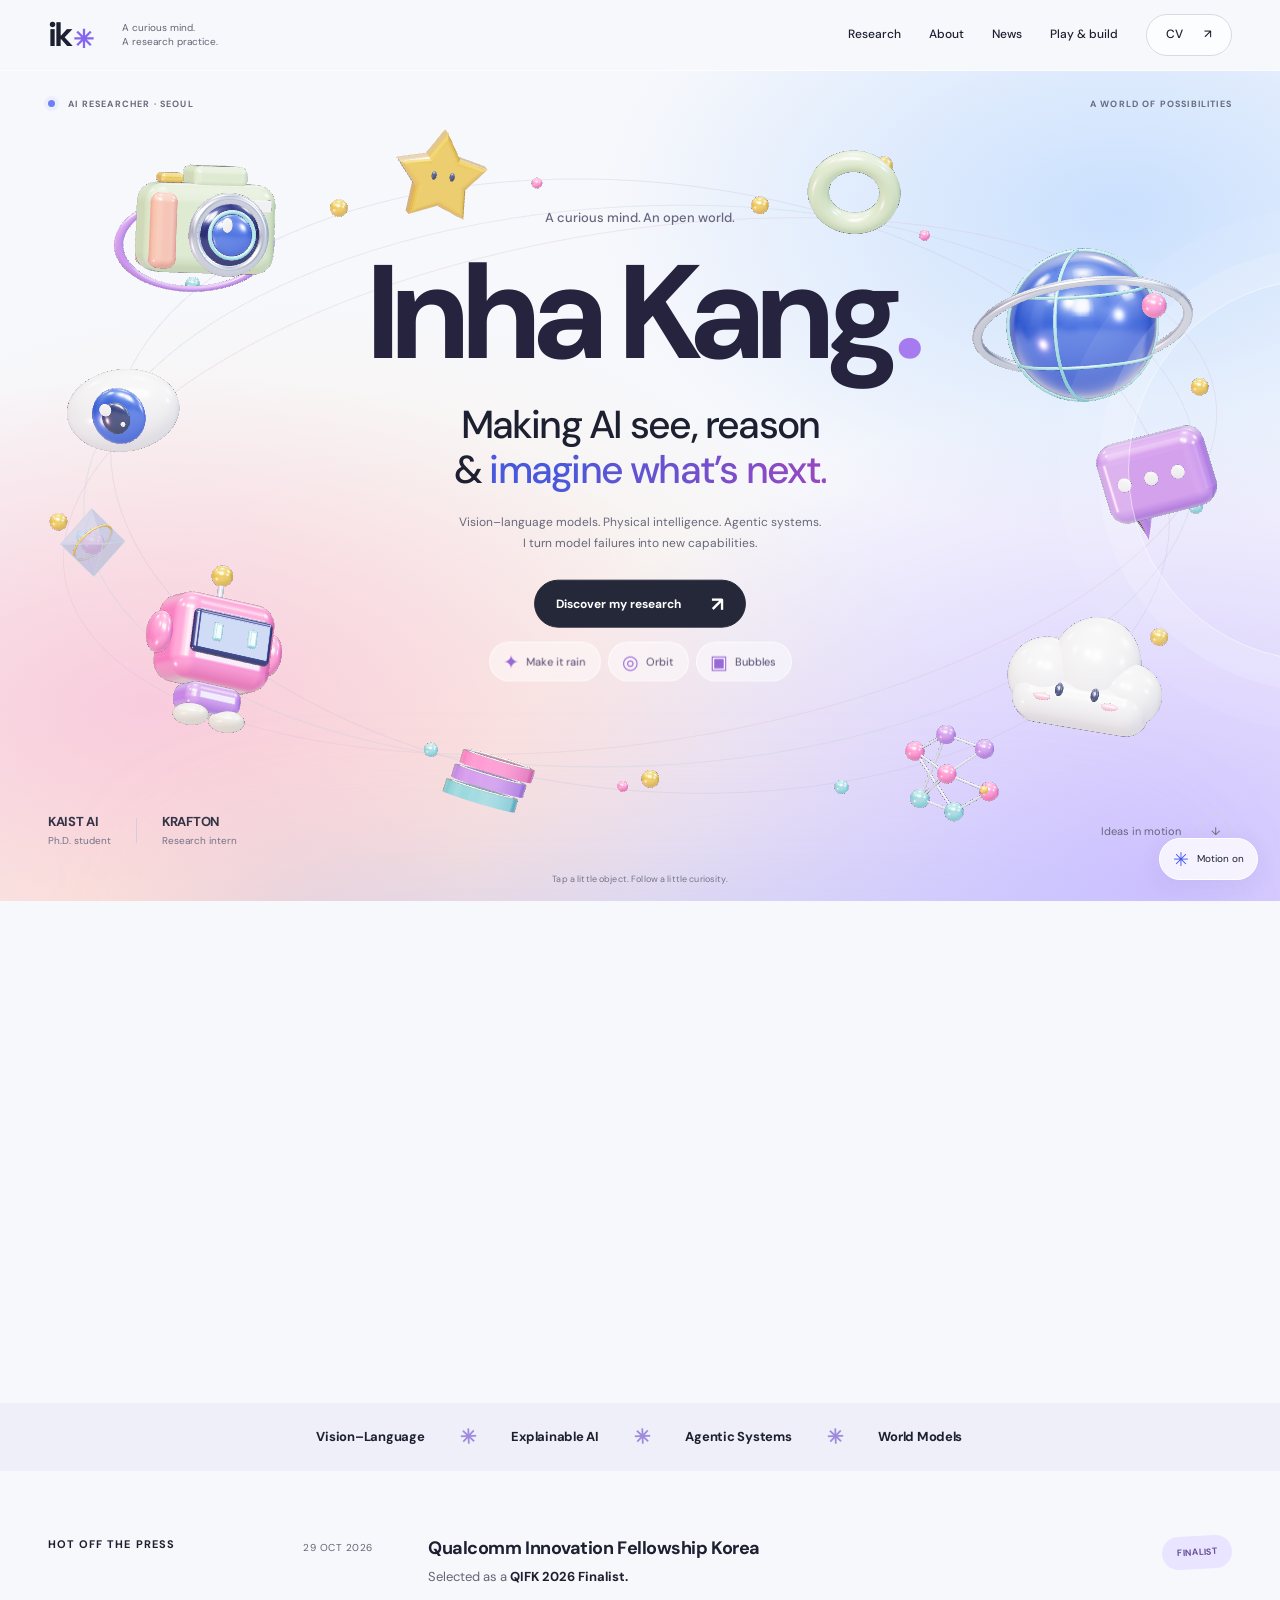
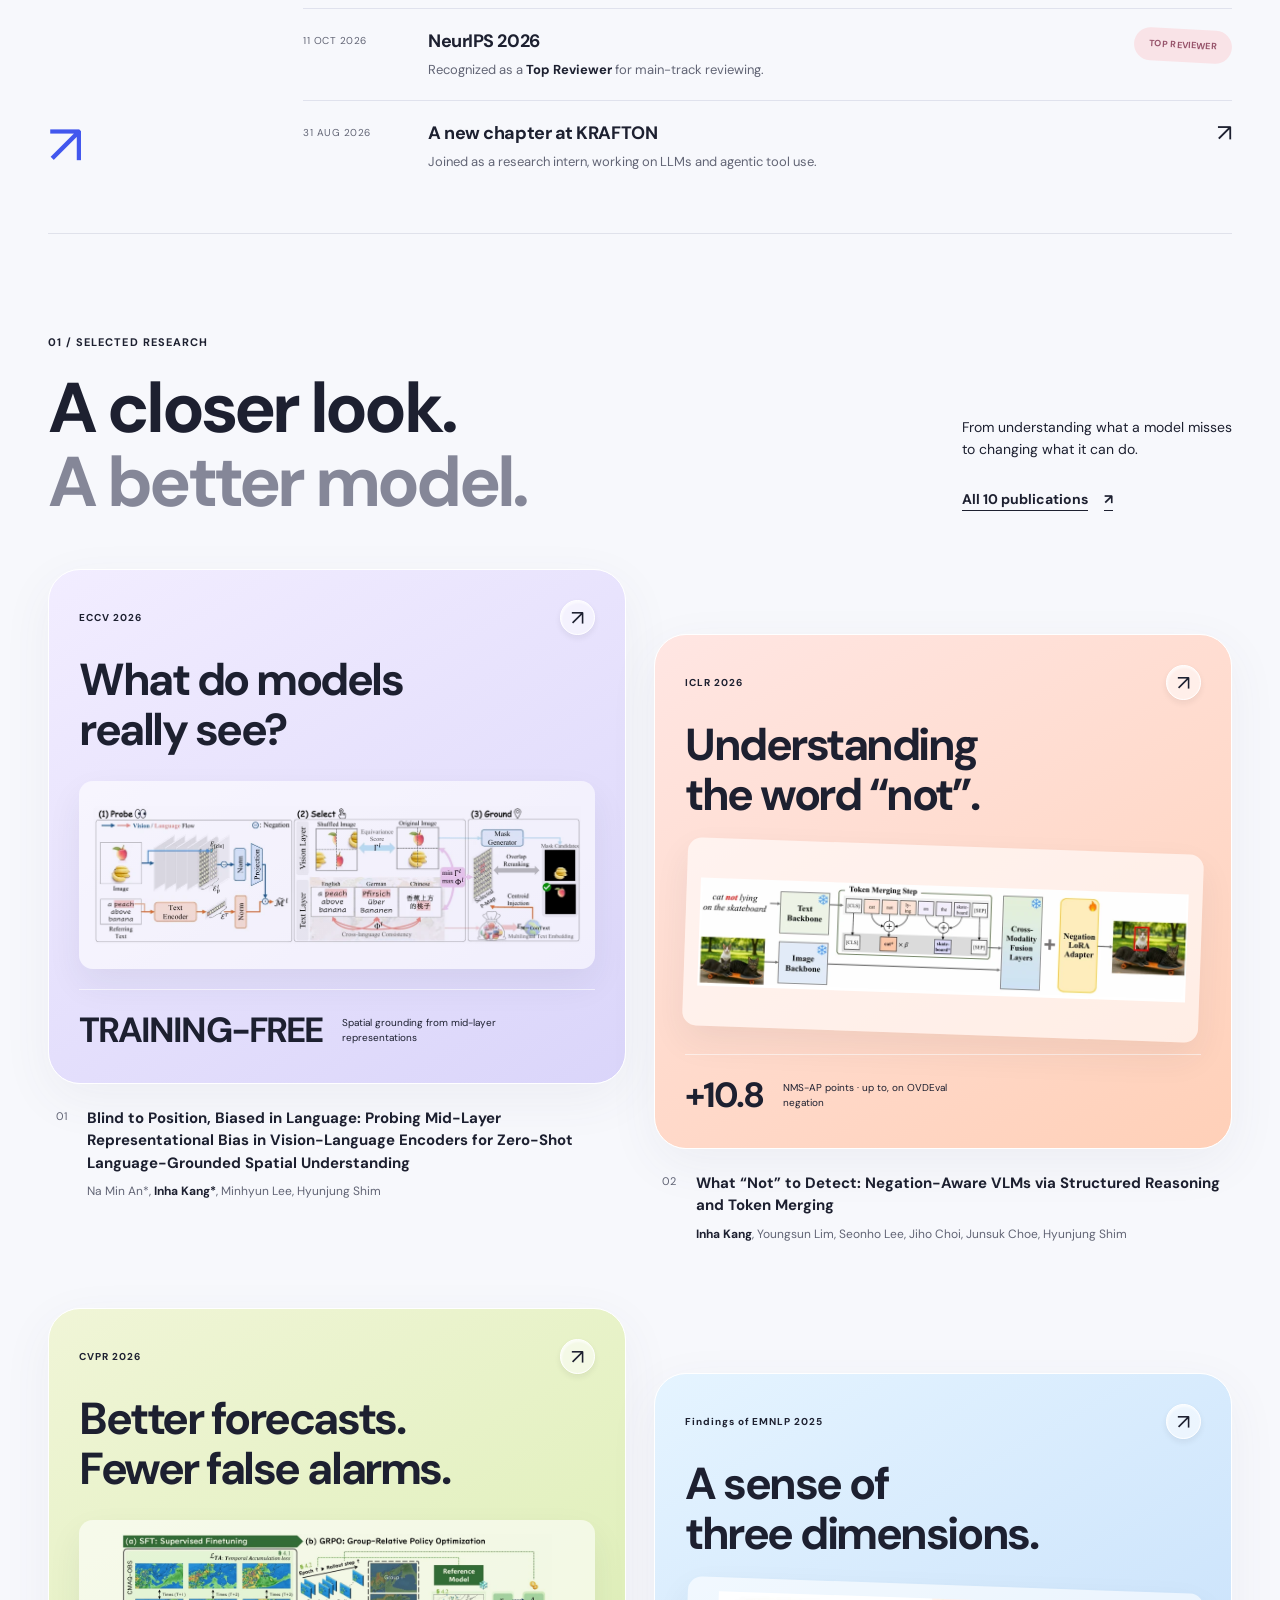
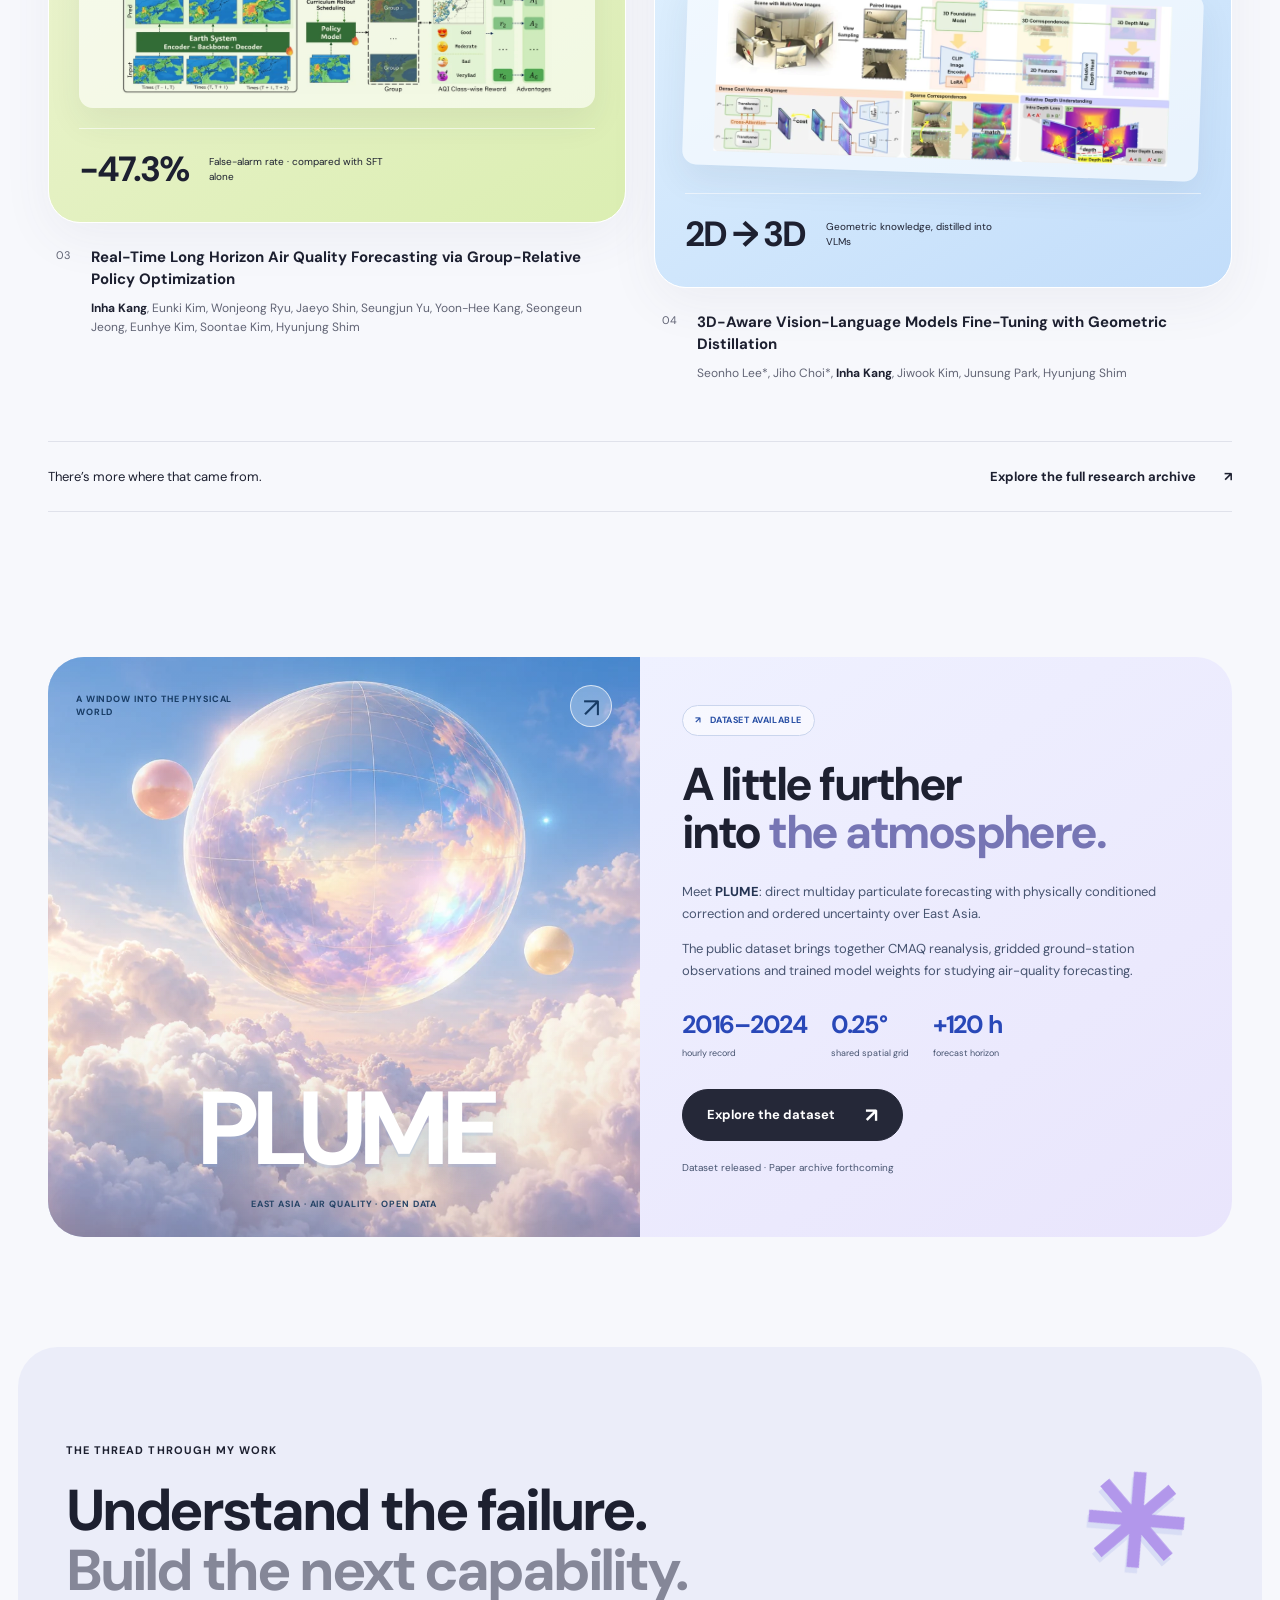
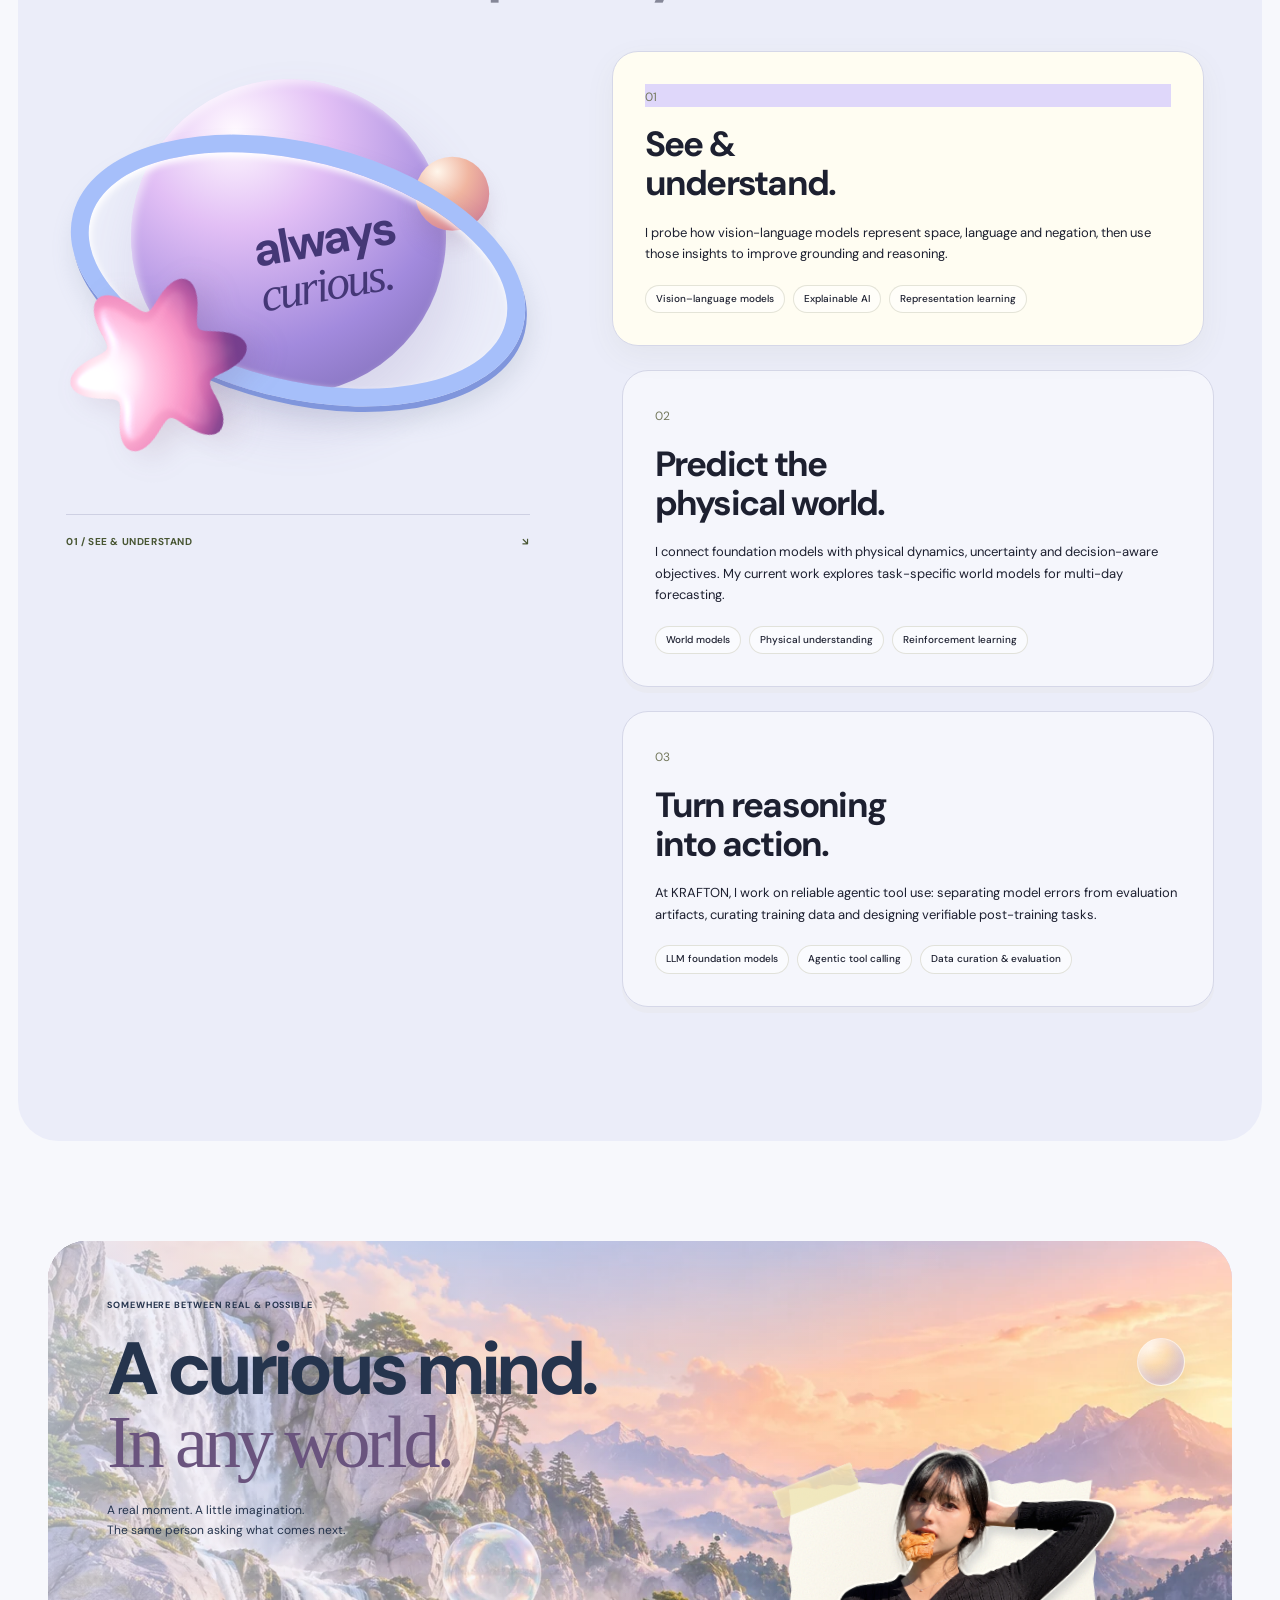
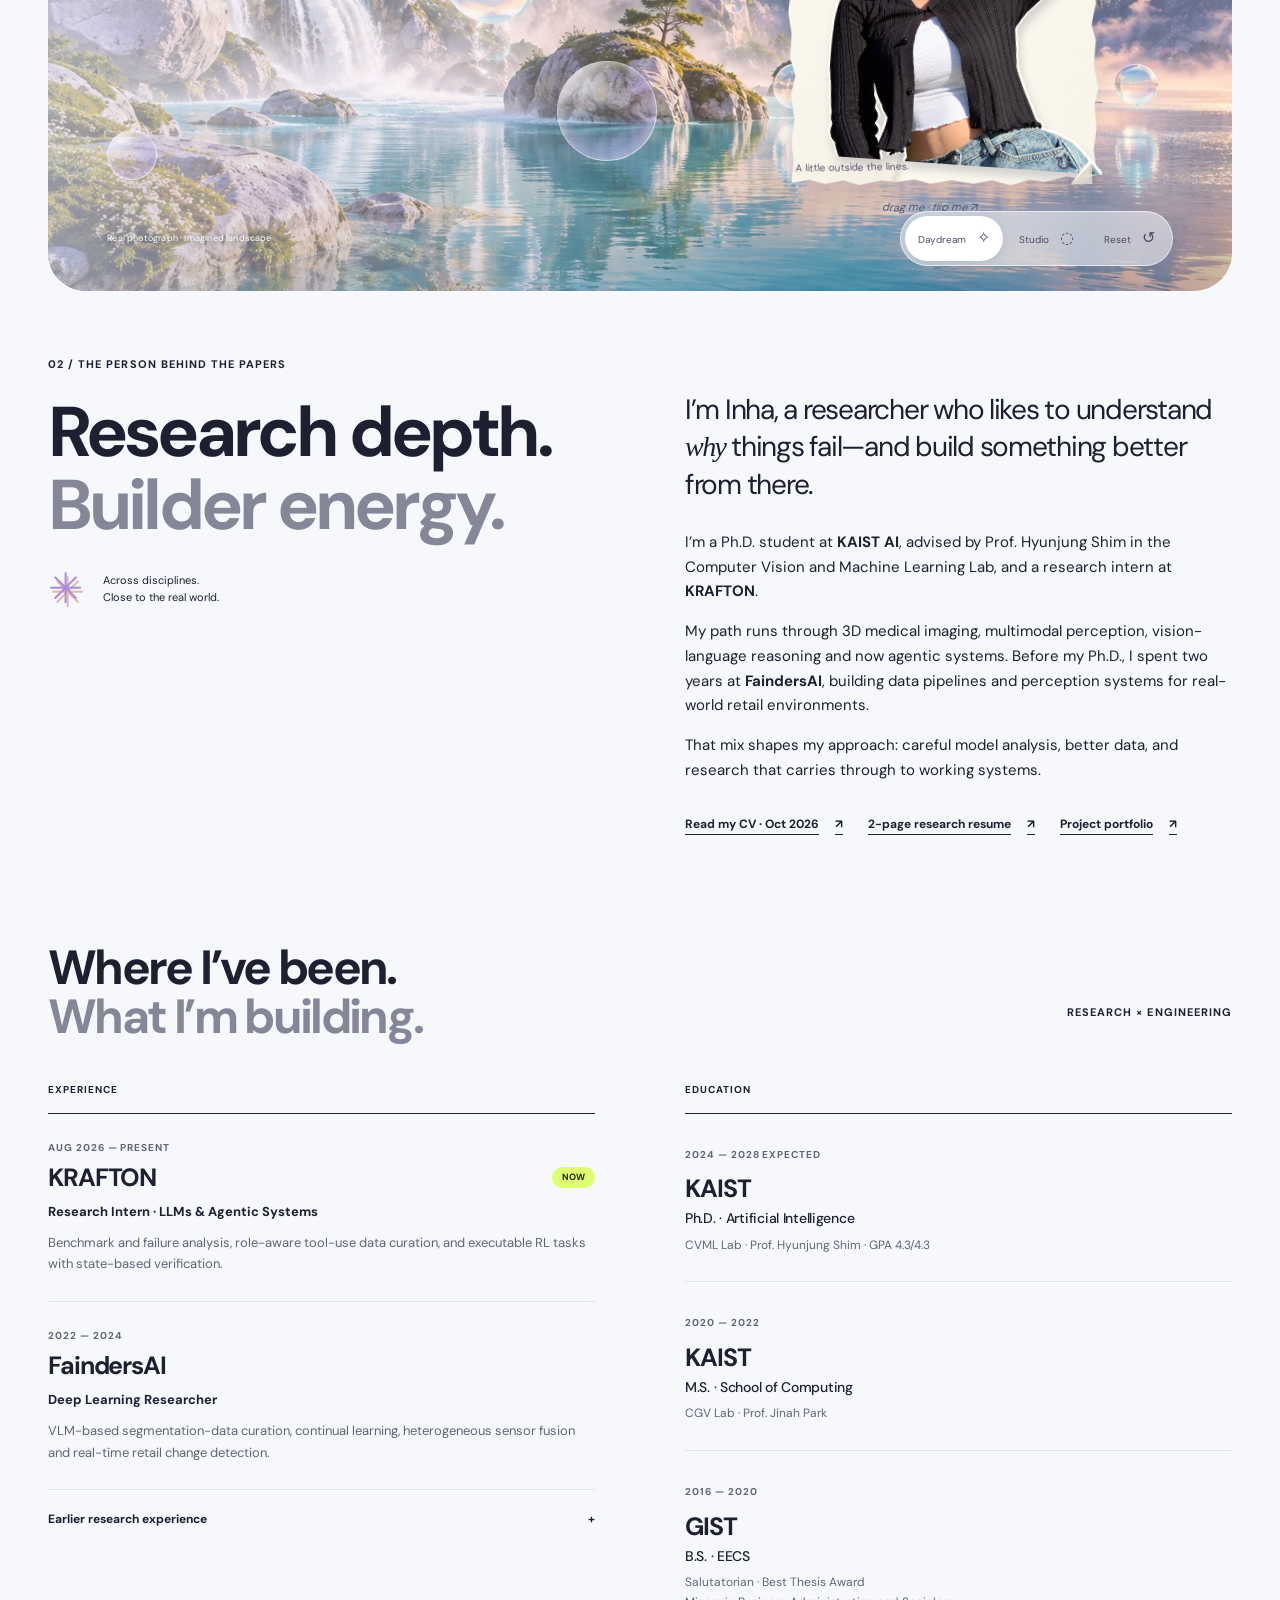
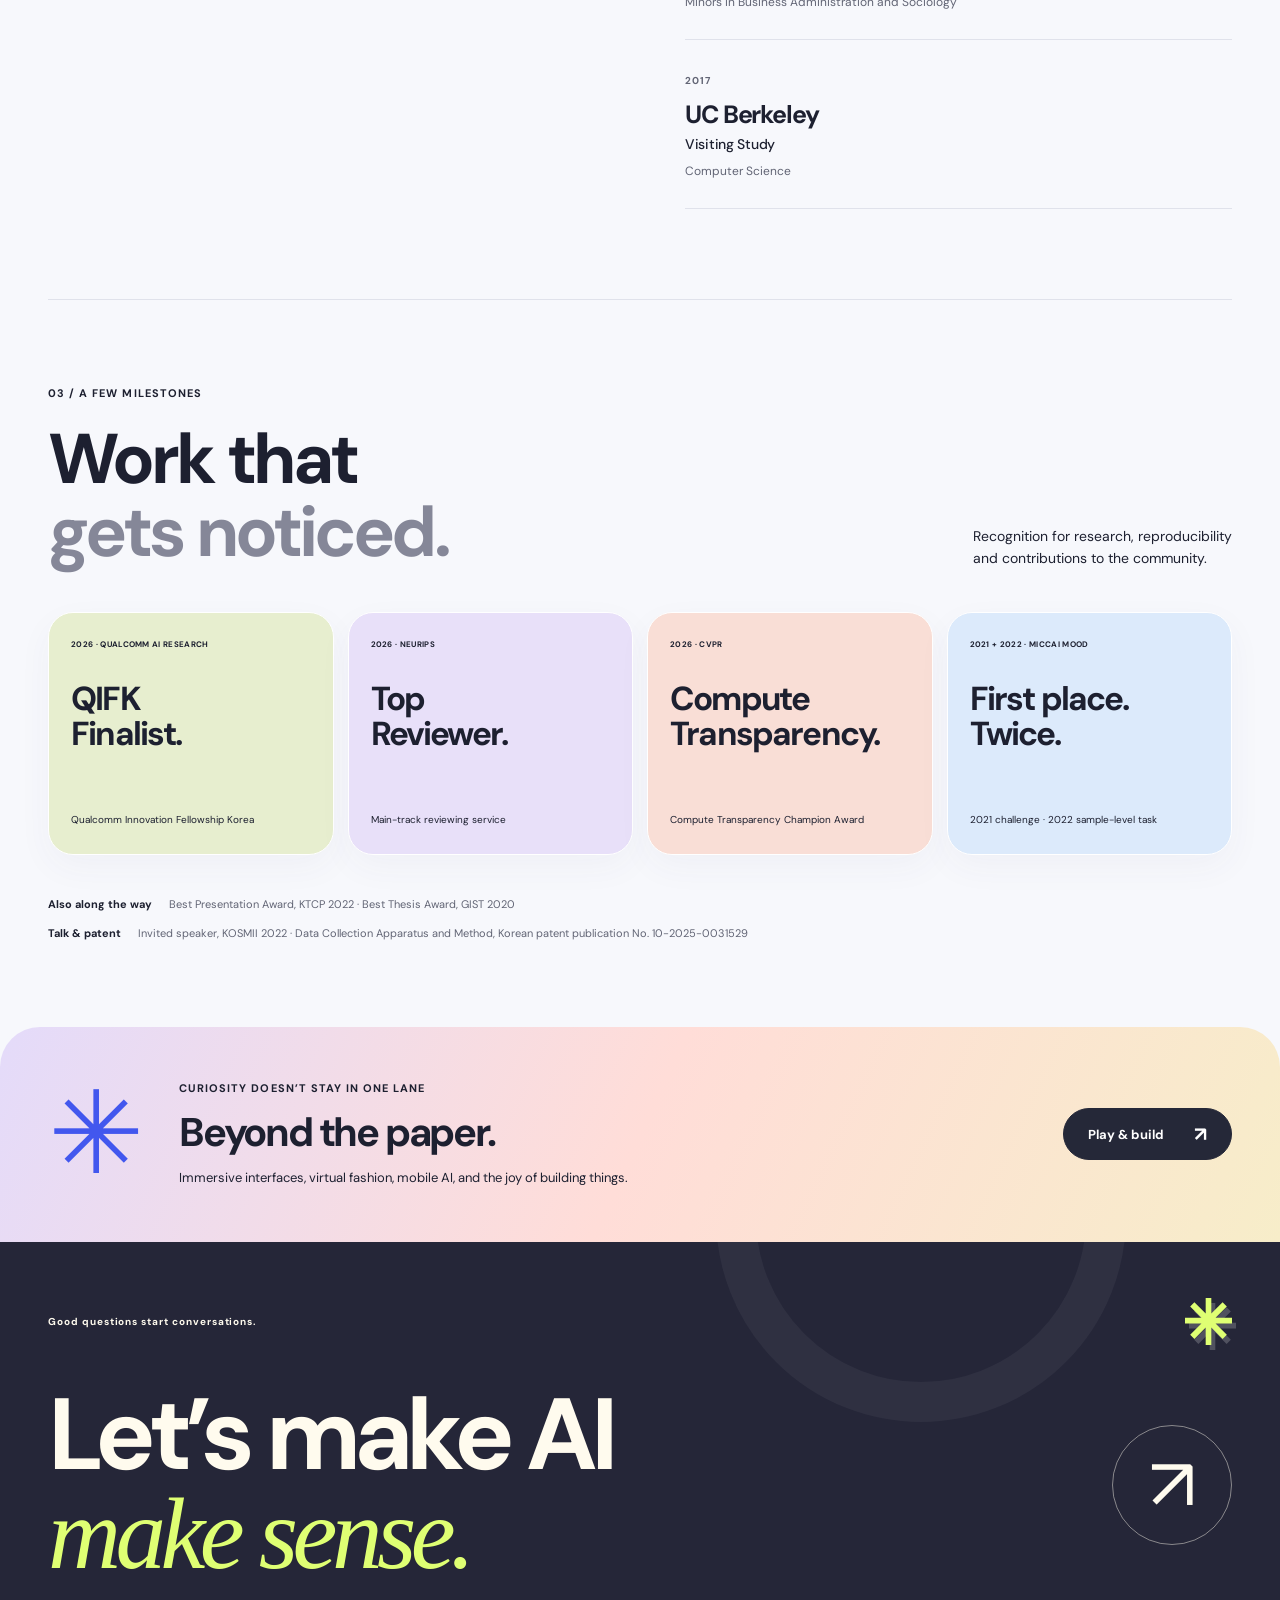
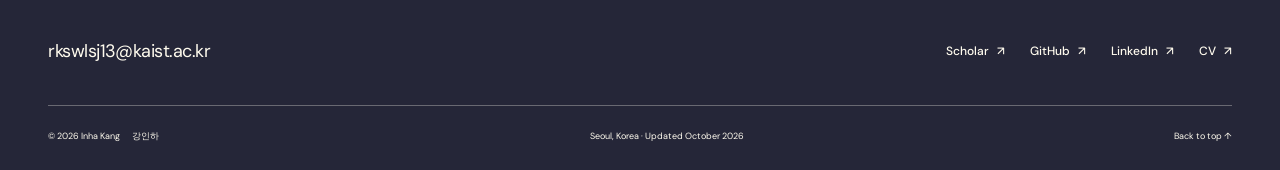
==== commit 2f9632c4: "Add a bubble camera and interactive paper collage; publish updated CV" ====
--- a/index.html
+++ b/index.html
@@ -42,6 +42,7 @@
     <script src="assets/js/motion.js" defer></script>
     <link rel="stylesheet" href="assets/css/experience.css" />
     <script type="module" src="assets/js/lab-scene.js"></script>
+    <script src="assets/js/wonder.js" defer></script>
   </head>
   <body>
     <div class="reading-progress" aria-hidden="true"></div>
@@ -79,7 +80,7 @@
           ><a href="projects.html">Play &amp; build</a>
           <a
             class="nav-cv"
-            href="assets/files/InhaKang_CV.pdf"
+            href="assets/files/Inha_Kang_CV_20261030.pdf"
             target="_blank"
             rel="noopener noreferrer"
             >CV <span aria-hidden="true">↗</span></a
@@ -125,10 +126,30 @@
               <a class="button dark" href="#research"
                 >Discover my research <span aria-hidden="true">↗</span></a
               >
+            </div>
+            <div
+              class="scene-controls"
+              role="group"
+              aria-label="Play with the research universe"
+            >
               <button class="rain-button" type="button" hidden>
-                <span class="rain-icon" aria-hidden="true">✦</span> Make it rain
+                <span aria-hidden="true">✦</span> Make it rain
               </button>
-            </div>
+              <button
+                class="orbit-button"
+                type="button"
+                aria-pressed="false"
+                hidden
+              >
+                <span aria-hidden="true">◎</span> Orbit
+              </button>
+              <button class="snap-button" type="button" hidden>
+                <span aria-hidden="true">▣</span> Bubbles
+              </button>
+            </div>
+            <button class="bubble-clear" type="button" hidden>
+              Pop all bubbles <span aria-hidden="true">✧</span>
+            </button>
           </div>
           <div class="showcase-bottom wrap">
             <div class="affiliation-lockup">
@@ -139,7 +160,7 @@
               >Ideas in motion <span aria-hidden="true">↓</span></a
             >
           </div>
-          <p class="scene-caption" aria-hidden="true">
+          <p class="scene-caption" role="status">
             A small universe of things I’m curious about.
           </p>
         </div>
@@ -576,24 +597,100 @@
         </div>
       </section>
       <section class="section wrap about-section" id="about">
+        <div class="curiosity-world" data-scroll-scene data-world="daydream">
+          <img
+            class="world-landscape"
+            src="assets/img/curiosity-landscape.webp"
+            alt=""
+            width="1536"
+            height="1024"
+            loading="lazy"
+          />
+          <div class="world-wash" aria-hidden="true"></div>
+          <div class="world-heading">
+            <p class="eyebrow">SOMEWHERE BETWEEN REAL &amp; POSSIBLE</p>
+            <h2><span>A curious mind.</span><em>In any world.</em></h2>
+            <p>
+              A real moment. A little imagination.<br />The same person asking
+              what comes next.
+            </p>
+          </div>
+          <div class="world-orbs" aria-hidden="true"><i></i><i></i><i></i></div>
+          <div class="world-photo-anchor">
+            <button
+              class="world-photo"
+              type="button"
+              aria-pressed="false"
+              aria-label="Flip Inha’s photo"
+              aria-describedby="paper-help"
+              disabled
+            >
+              <span class="photo-face photo-front">
+                <span class="paper-fibers" aria-hidden="true"></span>
+                <span class="paper-tape" aria-hidden="true"></span>
+                <img
+                  src="assets/img/inha-cutout.webp"
+                  alt="Inha Kang, cut out from her original outdoor photograph"
+                  width="1254"
+                  height="1254"
+                  loading="lazy"
+                  draggable="false"
+                />
+                <span class="paper-corner" aria-hidden="true"></span>
+                <span class="photo-caption"
+                  >A little outside the lines. <b aria-hidden="true">↻</b></span
+                >
+              </span>
+              <span class="photo-face photo-back" aria-hidden="true">
+                <span class="postcard-stamp" aria-hidden="true">✳</span>
+                <span class="eyebrow">A NOTE FROM INHA</span>
+                <strong
+                  >Curiosity is<br />the common<br /><em>thread.</em></strong
+                >
+                <span
+                  >From pixels and language<br />to the physical world.</span
+                >
+                <span class="postcard-signature">Keep wondering. ↻</span>
+              </span>
+            </button>
+            <span class="paper-hint" aria-hidden="true"
+              >drag me · flip me ↗</span
+            >
+            <p id="paper-help" class="paper-help">
+              Drag the paper, or use arrow keys to move it. Press Enter to turn
+              it over, and Home to reset its position.
+            </p>
+          </div>
+          <div class="world-footer">
+            <p>Real photograph · Imagined landscape</p>
+            <div
+              class="world-switch"
+              role="group"
+              aria-label="Choose the portrait setting"
+              hidden
+            >
+              <button type="button" data-setting="daydream" aria-pressed="true">
+                Daydream <span aria-hidden="true">✧</span>
+              </button>
+              <button type="button" data-setting="studio" aria-pressed="false">
+                Studio <span aria-hidden="true">◌</span>
+              </button>
+              <button
+                type="button"
+                class="paper-reset"
+                aria-label="Reset the paper collage"
+              >
+                Reset <span aria-hidden="true">↺</span>
+              </button>
+            </div>
+          </div>
+        </div>
         <div class="about-heading">
           <p class="eyebrow">02 / THE PERSON BEHIND THE PAPERS</p>
           <h2>
             Research depth.<br />
             <em>Builder energy.</em>
           </h2>
-          <figure class="about-portrait">
-            <img
-              src="assets/img/profile.webp"
-              alt="Inha Kang outdoors beside a waterfall"
-              width="720"
-              height="720"
-              loading="lazy"
-            />
-            <figcaption>
-              Outside the lab. Still curious. <span aria-hidden="true">↗</span>
-            </figcaption>
-          </figure>
           <div class="about-note">
             <span aria-hidden="true">✳</span>
             <p>
@@ -625,10 +722,16 @@
           <div class="about-links">
             <a
               class="text-link"
-              href="assets/files/InhaKang_CV.pdf"
-              target="_blank"
-              rel="noopener noreferrer"
-              >Read my CV · Sep 2026 <span aria-hidden="true">↗</span></a
+              href="assets/files/Inha_Kang_CV_20261030.pdf"
+              target="_blank"
+              rel="noopener noreferrer"
+              >Read my CV · Oct 2026 <span aria-hidden="true">↗</span></a
+            ><a
+              class="text-link"
+              href="assets/files/Inha_Kang_Research_Resume_20261030.pdf"
+              target="_blank"
+              rel="noopener noreferrer"
+              >2-page research resume <span aria-hidden="true">↗</span></a
             ><a
               class="text-link"
               href="https://drive.google.com/file/d/10ShAh3M-BPV0rrOXE94NQod0BKUxyx11/view?usp=sharing"
@@ -846,7 +949,7 @@
               >LinkedIn <span aria-hidden="true">↗</span></a
             ><a
               class="text-link"
-              href="assets/files/InhaKang_CV.pdf"
+              href="assets/files/Inha_Kang_CV_20261030.pdf"
               target="_blank"
               rel="noopener noreferrer"
               >CV <span aria-hidden="true">↗</span></a
--- a/assets/css/experience.css
+++ b/assets/css/experience.css
@@ -1,4 +1,4 @@
-/* A bright, tactile research universe. Native scrolling; decorative layers never capture input. */
+/* A bright, tactile research universe with native scrolling and optional play. */
 :root {
   --paper: #f7f8fc;
   --ink: #1d2030;
@@ -907,3 +907,976 @@
     gap: 8px;
   }
 }
+
+/* A little more wonder: tactile controls, living scenery and an original photo. */
+.scene-controls {
+  display: flex;
+  justify-content: center;
+  gap: 7px;
+  margin-top: 14px;
+}
+.scene-controls button {
+  min-height: 40px;
+  padding: 7px 14px;
+  display: inline-flex;
+  gap: 7px;
+  align-items: center;
+  border: 1px solid #ffffffa6;
+  border-radius: 99px;
+  background: #ffffff75;
+  color: #51466b;
+  font-size: 11px;
+  transition:
+    transform 0.45s var(--spring),
+    background 0.3s,
+    box-shadow 0.3s;
+  backdrop-filter: blur(12px);
+}
+.scene-controls button span {
+  font-size: 19px;
+  color: #9669d7;
+  line-height: 1;
+}
+.scene-controls button:hover:not(:disabled) {
+  transform: translateY(-3px);
+  background: #fffc;
+  box-shadow: 0 7px 18px #8b79b41c;
+}
+.scene-controls button:active:not(:disabled) {
+  transform: scale(0.94);
+}
+.scene-controls button[aria-pressed="true"] {
+  background: #e4dcff;
+  border-color: #b9a1ed;
+}
+.scene-controls button:disabled {
+  opacity: 0.45;
+  cursor: default;
+}
+.is-over-toy .showcase-stage {
+  cursor: pointer;
+}
+.showcase-copy,
+.showcase-topline,
+.showcase-bottom {
+  cursor: auto;
+}
+.motion-active .hero-showcase.is-in-view .showcase-aurora {
+  animation: aurora-drift 14s ease-in-out infinite alternate;
+}
+.motion-active .hero-showcase.is-in-view .showcase-statement span {
+  background-size: 200% 100%;
+  animation: spectrum-flow 8s ease-in-out infinite alternate;
+}
+.showcase-aurora {
+  inset: -5%;
+  transform-origin: center;
+}
+.showcase-stage::after {
+  content: "";
+  position: absolute;
+  z-index: -1;
+  width: 380px;
+  height: 380px;
+  right: -230px;
+  top: 25%;
+  border: 1px solid #fff9;
+  border-radius: 50%;
+  box-shadow:
+    0 0 0 30px #fff2,
+    0 0 0 70px #fff1;
+  pointer-events: none;
+}
+.about-section {
+  row-gap: 65px;
+}
+#about {
+  scroll-margin-top: 20px;
+}
+.curiosity-world {
+  position: relative;
+  grid-column: 1 / -1;
+  min-height: 650px;
+  border-radius: 38px;
+  overflow: hidden;
+  isolation: isolate;
+  background:
+    radial-gradient(ellipse at 90% 80%, #ffd6ca, transparent 60%),
+    linear-gradient(125deg, #ccdafa, #d0b8ed);
+  --look-x: 0;
+  --look-y: 0;
+}
+.world-landscape {
+  position: absolute;
+  z-index: -3;
+  width: 100%;
+  height: 100%;
+  object-fit: cover;
+  object-position: 50% 55%;
+  transform: scale(1.14)
+    translate(
+      calc(var(--look-x) * -16px),
+      calc(var(--scene, 0.5) * -38px + var(--look-y) * -16px)
+    );
+  transition:
+    opacity 0.9s,
+    transform 0.7s ease-out;
+}
+.world-wash {
+  position: absolute;
+  z-index: -2;
+  inset: 0;
+  background:
+    linear-gradient(100deg, #e6edffb3, #f5e5f344 45%, transparent 70%),
+    linear-gradient(0deg, #192a5144, transparent 25%);
+  transition: opacity 0.8s;
+}
+.world-heading {
+  position: absolute;
+  left: 5%;
+  top: 9%;
+  max-width: 60%;
+  color: #25344d;
+}
+.world-heading .eyebrow {
+  font-size: 9px;
+  letter-spacing: 0.1em;
+  margin-bottom: 20px;
+}
+.world-heading h2 {
+  font-size: clamp(40px, 5.8vw, 74px);
+  line-height: 0.99;
+  letter-spacing: -0.065em;
+}
+.world-heading h2 em {
+  font-style: normal;
+  color: #6a547e;
+}
+.world-heading > p:last-child {
+  font-size: 12px;
+  line-height: 1.65;
+  margin-top: 22px;
+}
+.world-photo-anchor {
+  position: absolute;
+  top: 27%;
+  right: 10%;
+  width: clamp(240px, 25vw, 310px);
+  aspect-ratio: 0.87;
+  perspective: 1200px;
+  transform: translate(
+      calc(var(--look-x) * 18px),
+      calc(var(--scene, 0.5) * -45px + var(--look-y) * 12px)
+    )
+    rotate(7deg) rotateX(calc(var(--look-y) * -9deg))
+    rotateY(calc(var(--look-x) * 12deg));
+  transition: transform 0.65s ease-out;
+}
+.world-photo {
+  display: block;
+  position: relative;
+  width: 100%;
+  height: 100%;
+  padding: 0;
+  border: 0;
+  background: transparent;
+  border-radius: 8px;
+  transform-style: preserve-3d;
+  transition: transform 1.05s cubic-bezier(0.2, 0.8, 0.25, 1);
+  color: #5a4b6e;
+  cursor: pointer;
+}
+.world-photo:hover {
+  transform: rotate(-3deg) translateY(-8px);
+}
+.world-photo[aria-pressed="true"] {
+  transform: rotateY(180deg) rotate(3deg);
+}
+.world-photo:focus-visible {
+  outline: 3px solid #6355da;
+  outline-offset: 8px;
+}
+.photo-face {
+  position: absolute;
+  inset: 0;
+  background: #fffcfa;
+  border: 1px solid #fff;
+  border-radius: 8px;
+  box-shadow:
+    0 25px 55px #26345938,
+    0 5px 12px #35314b15;
+  backface-visibility: hidden;
+  -webkit-backface-visibility: hidden;
+  overflow: hidden;
+}
+.photo-front {
+  padding: 12px;
+  display: flex;
+  flex-direction: column;
+}
+.photo-front img {
+  width: 100%;
+  height: auto;
+  aspect-ratio: 1;
+  object-fit: cover;
+  border-radius: 3px;
+}
+.photo-caption {
+  display: flex;
+  flex: 1;
+  align-items: center;
+  justify-content: space-between;
+  gap: 10px;
+  font-size: 10px;
+  padding: 7px 3px 0;
+}
+.photo-caption b {
+  font-size: 21px;
+  font-weight: 400;
+}
+.photo-back {
+  transform: rotateY(180deg);
+  display: flex;
+  flex-direction: column;
+  text-align: left;
+  padding: 28px 25px;
+  background: linear-gradient(145deg, #fff7ed, #f1e4ff);
+}
+.photo-back .eyebrow {
+  font-size: 8px;
+  margin-top: 12px;
+}
+.photo-back strong {
+  font-size: 33px;
+  letter-spacing: -0.055em;
+  line-height: 1;
+  margin-block: 24px 16px;
+}
+.photo-back em {
+  color: #9a66c1;
+  font-style: normal;
+}
+.photo-back > span:not(.eyebrow, .postcard-stamp) {
+  font-size: 11px;
+  line-height: 1.5;
+}
+.postcard-stamp {
+  position: absolute;
+  right: 15px;
+  top: 15px;
+  font-size: 40px;
+  color: #cbb3ef;
+}
+.postcard-signature {
+  margin-top: auto;
+  font-style: italic;
+  color: #8c668c;
+}
+.world-footer {
+  position: absolute;
+  bottom: 25px;
+  left: 5%;
+  right: 5%;
+  display: flex;
+  justify-content: space-between;
+  align-items: center;
+  gap: 16px;
+}
+.world-footer > p {
+  color: white;
+  font-size: 9px;
+  letter-spacing: 0.02em;
+  text-shadow: 0 1px 8px #2a3549;
+}
+.world-switch {
+  display: flex;
+  border: 1px solid #fff9;
+  border-radius: 99px;
+  padding: 4px;
+  gap: 3px;
+  background: #ffffff80;
+  backdrop-filter: blur(15px);
+}
+.world-switch button {
+  border: 0;
+  border-radius: 99px;
+  padding: 9px 13px;
+  min-height: 36px;
+  font-size: 10px;
+  background: none;
+  color: #544b65;
+  transition:
+    background 0.3s,
+    box-shadow 0.3s;
+}
+.world-switch button span {
+  margin-left: 8px;
+  font-size: 16px;
+}
+.world-switch button[aria-pressed="true"] {
+  background: #fff;
+  box-shadow: 0 2px 8px #41336915;
+}
+.world-orbs {
+  position: absolute;
+  inset: 0;
+  pointer-events: none;
+  z-index: -1;
+}
+.world-orbs i {
+  position: absolute;
+  width: 75px;
+  aspect-ratio: 1;
+  border-radius: 50%;
+  border: 1px solid #fff9;
+  background: radial-gradient(
+    circle at 27% 20%,
+    #fff9,
+    #ffffff05 35%,
+    #ab8fe538 70%,
+    #fff9
+  );
+  box-shadow:
+    inset -7px -10px 15px #b4a7dd55,
+    inset 4px 4px 10px #fff8,
+    0 15px 30px #4e668416;
+}
+.world-orbs i:nth-child(1) {
+  left: 43%;
+  bottom: 20%;
+  width: 100px;
+}
+.world-orbs i:nth-child(2) {
+  right: 4%;
+  top: 15%;
+  width: 48px;
+}
+.world-orbs i:nth-child(3) {
+  left: 5%;
+  bottom: 17%;
+  width: 50px;
+}
+.motion-active .curiosity-world.is-in-view .world-orbs i {
+  animation: wonder-float 7s ease-in-out infinite alternate;
+}
+.motion-active .curiosity-world.is-in-view .world-orbs i:nth-child(2) {
+  animation-delay: -3s;
+  animation-duration: 9s;
+}
+.motion-active .curiosity-world.is-in-view .world-orbs i:nth-child(3) {
+  animation-delay: -5s;
+}
+.curiosity-world[data-world="studio"] .world-landscape {
+  opacity: 0;
+}
+.curiosity-world[data-world="studio"] .world-wash {
+  opacity: 0;
+}
+.curiosity-world[data-world="studio"] .world-footer > p {
+  color: #675779;
+  text-shadow: none;
+}
+.motion-active .thinking-sculpture.is-in-view .sculpture-orbit {
+  animation: sculpture-roll 10s ease-in-out infinite alternate;
+}
+.motion-active .thinking-sculpture.is-in-view .sculpture-orb {
+  animation: wonder-breathe 6s ease-in-out infinite alternate;
+}
+.motion-active .thinking-sculpture.is-in-view .sculpture-satellite {
+  animation: wonder-float 6s ease-in-out infinite alternate;
+}
+.motion-active .plume-art.is-in-view .plume-atmosphere {
+  animation: wonder-breathe 12s ease-in-out infinite alternate;
+}
+.work-art::after {
+  content: "";
+  position: absolute;
+  inset: -40%;
+  background: linear-gradient(
+    110deg,
+    transparent 40%,
+    #ffffff60 50%,
+    transparent 60%
+  );
+  transform: translateX(-80%);
+  pointer-events: none;
+}
+.motion-active .work-art:hover::after {
+  animation: surface-glint 1.1s ease-out forwards;
+}
+@keyframes aurora-drift {
+  to {
+    transform: translate(2%, -2%) scale(1.1) rotate(3deg);
+  }
+}
+@keyframes spectrum-flow {
+  to {
+    background-position: 100% 0;
+  }
+}
+@keyframes wonder-float {
+  from {
+    translate: 0 10px;
+  }
+  to {
+    translate: 12px -22px;
+  }
+}
+@keyframes sculpture-roll {
+  from {
+    rotate: -12deg;
+  }
+  to {
+    rotate: 18deg;
+  }
+}
+@keyframes wonder-breathe {
+  from {
+    scale: 1;
+  }
+  to {
+    scale: 1.045;
+  }
+}
+@keyframes surface-glint {
+  to {
+    transform: translateX(80%);
+  }
+}
+.page-hidden *,
+.page-hidden *::before,
+.page-hidden *::after {
+  animation-play-state: paused !important;
+}
+@media (max-width: 900px) {
+  .curiosity-world {
+    min-height: 590px;
+  }
+  .world-photo-anchor {
+    right: 7%;
+    width: 240px;
+    top: 36%;
+  }
+  .world-heading {
+    max-width: 75%;
+  }
+  .world-heading h2 {
+    font-size: 56px;
+  }
+  .world-heading > p:last-child {
+    max-width: 240px;
+  }
+}
+@media (max-width: 600px) {
+  .scene-controls {
+    gap: 5px;
+    margin-top: 10px;
+  }
+  .scene-controls button {
+    padding: 6px 10px;
+    min-height: 36px;
+    font-size: 9px;
+    gap: 5px;
+  }
+  .scene-controls button span {
+    font-size: 16px;
+  }
+  .showcase-copy {
+    top: 44%;
+  }
+  .showcase-actions {
+    margin-top: 18px;
+  }
+  .scene-caption {
+    padding-inline: 16px;
+    font-size: 8px;
+  }
+  .curiosity-world {
+    min-height: 690px;
+    border-radius: 28px;
+  }
+  .world-landscape {
+    object-position: 30% 50%;
+  }
+  .world-wash {
+    background: linear-gradient(#e6edffb3, transparent 60%, #26365055);
+  }
+  .world-heading {
+    top: 35px;
+    left: 25px;
+    right: 25px;
+    max-width: none;
+  }
+  .world-heading .eyebrow {
+    font-size: 7px;
+    margin-bottom: 16px;
+  }
+  .world-heading h2 {
+    font-size: clamp(40px, 11vw, 54px);
+  }
+  .world-heading > p:last-child {
+    font-size: 10px;
+    margin-top: 15px;
+    max-width: none;
+  }
+  .world-photo-anchor {
+    width: 215px;
+    top: 290px;
+    right: calc(50% - 107px);
+  }
+  .photo-front {
+    padding: 10px;
+  }
+  .photo-caption {
+    font-size: 8px;
+    gap: 4px;
+  }
+  .photo-back {
+    padding: 18px;
+  }
+  .photo-back strong {
+    font-size: 28px;
+    margin-block: 18px 12px;
+  }
+  .photo-back .eyebrow {
+    font-size: 7px;
+  }
+  .photo-back > span:not(.eyebrow, .postcard-stamp) {
+    font-size: 9px;
+  }
+  .postcard-stamp {
+    font-size: 32px;
+  }
+  .world-footer {
+    flex-direction: column-reverse;
+    gap: 12px;
+    bottom: 23px;
+  }
+  .world-footer > p {
+    font-size: 8px;
+  }
+  .world-switch button {
+    padding: 7px 13px;
+    font-size: 10px;
+  }
+  .world-orbs i:nth-child(1) {
+    left: 5%;
+    bottom: 23%;
+    width: 60px;
+  }
+  .world-orbs i:nth-child(2) {
+    right: 4%;
+    top: 35%;
+  }
+  .about-section {
+    row-gap: 40px;
+  }
+}
+@media (prefers-reduced-motion: reduce) {
+  .world-photo-anchor {
+    transform: rotate(5deg);
+  }
+  .world-landscape {
+    transform: scale(1.03);
+  }
+}
+.motion-off .world-photo-anchor {
+  transform: rotate(5deg);
+}
+.motion-off .world-landscape {
+  transform: scale(1.03);
+}
+@media print {
+  .curiosity-world,
+  .scene-controls {
+    display: none !important;
+  }
+}
+
+/* Paper, fibers, tape: the portrait is a collage you can pick up. */
+.curiosity-world {
+  --paper-x: 0;
+  --paper-y: 0;
+  --paper-tilt: 0;
+}
+.world-heading h2 > span,
+.world-heading h2 > em {
+  display: block;
+  transition: transform 0.7s var(--spring);
+}
+.world-heading h2 > span {
+  transform: translate(
+    calc(var(--paper-x) * -0.11px),
+    calc(var(--paper-y) * 0.09px)
+  );
+}
+.world-heading h2 > em {
+  transform: translate(
+    calc(var(--paper-x) * -0.22px),
+    calc(var(--paper-y) * 0.16px)
+  );
+}
+.world-heading > p:last-child {
+  transform: translateX(calc(var(--paper-x) * -0.07px));
+  transition: transform 0.7s var(--spring);
+}
+.world-photo-anchor {
+  width: clamp(260px, 30vw, 360px);
+  aspect-ratio: 0.9;
+  top: 30%;
+  right: 9%;
+  transform: translate(
+      calc(var(--look-x) * 18px + var(--paper-x) * 1px),
+      calc(
+        var(--scene, 0.5) * -45px + var(--look-y) * 12px + var(--paper-y) * 1px
+      )
+    )
+    rotate(calc(4deg + var(--paper-tilt) * 1deg))
+    rotateX(calc(var(--look-y) * -9deg)) rotateY(calc(var(--look-x) * 12deg));
+  transition: transform 0.7s var(--spring);
+}
+.world-photo {
+  touch-action: none;
+  user-select: none;
+  -webkit-user-select: none;
+  cursor: grab;
+}
+.world-photo:hover {
+  transform: rotate(-2deg) translateY(-4px);
+}
+.world-photo:active {
+  cursor: grabbing;
+}
+.world-photo[aria-pressed="true"] {
+  transform: rotateY(180deg) rotate(3deg);
+}
+.world-photo:disabled {
+  cursor: default;
+}
+.photo-front {
+  padding: 0;
+  background: none;
+  border: 0;
+  box-shadow: none;
+  overflow: visible;
+}
+.photo-front::before,
+.paper-fibers,
+.photo-back {
+  --tear: polygon(
+    1% 2%,
+    6% 1.5%,
+    10% 2.2%,
+    15% 0.7%,
+    21% 1.1%,
+    24% 0,
+    31% 1%,
+    34% 0.6%,
+    39% 1.8%,
+    46% 1%,
+    51% 2.4%,
+    57% 0.7%,
+    62% 1.4%,
+    69% 0.2%,
+    73% 1.6%,
+    79% 0.7%,
+    82% 1.5%,
+    90% 0.3%,
+    94% 1.6%,
+    99% 0.7%,
+    98% 7%,
+    99.4% 12%,
+    98.7% 19%,
+    100% 26%,
+    98.8% 33%,
+    99.5% 41%,
+    98% 48%,
+    99.3% 53%,
+    98.5% 61%,
+    99.8% 69%,
+    98.5% 74%,
+    99% 82%,
+    98% 89%,
+    99% 97%,
+    94% 98.3%,
+    89% 97.5%,
+    82% 99%,
+    77% 98.2%,
+    71% 100%,
+    65% 98.2%,
+    59% 99.3%,
+    52% 98%,
+    45% 99%,
+    40% 97.5%,
+    34% 98.3%,
+    29% 97.7%,
+    22% 99%,
+    17% 97.4%,
+    11% 98.5%,
+    6% 97%,
+    0 98%,
+    1% 91%,
+    0.4% 85%,
+    1.4% 77%,
+    0.5% 69%,
+    2% 63%,
+    0.4% 57%,
+    1% 49%,
+    0 42%,
+    1.2% 35%,
+    0.4% 28%,
+    1.8% 21%,
+    0.7% 15%,
+    1.5% 9%
+  );
+  clip-path: var(--tear);
+}
+.photo-front::before {
+  content: "";
+  position: absolute;
+  inset: 19% 4% 0 5%;
+  background: linear-gradient(
+    108deg,
+    #fffdf4 0%,
+    #f8f3e8 48%,
+    #e8e0d1 49%,
+    #fffdf3 51%,
+    #fbf7ed 100%
+  );
+  transform: rotate(-5deg);
+  filter: drop-shadow(0 16px 20px #29354744);
+}
+.paper-fibers {
+  position: absolute;
+  inset: 19% 4% 0 5%;
+  background-image: url("data:image/svg+xml,%3Csvg xmlns='http://www.w3.org/2000/svg' width='160' height='160'%3E%3Cfilter id='grain'%3E%3CfeTurbulence type='fractalNoise' baseFrequency='.68' numOctaves='3' stitchTiles='stitch'/%3E%3C/filter%3E%3Crect width='100%25' height='100%25' opacity='.24' filter='url(%23grain)'/%3E%3C/svg%3E");
+  mix-blend-mode: multiply;
+  transform: rotate(-5deg);
+  opacity: 0.45;
+}
+.paper-tape {
+  position: absolute;
+  z-index: 3;
+  top: 20%;
+  left: -2%;
+  width: 85px;
+  height: 30px;
+  background: #eee2acb8;
+  border-inline: 1px dashed #e8d99f;
+  transform: rotate(-24deg);
+  box-shadow:
+    inset 0 1px 4px #fff9,
+    0 3px 4px #5f5a3b12;
+  clip-path: polygon(
+    0 4%,
+    97% 0,
+    100% 9%,
+    98% 21%,
+    100% 37%,
+    98% 49%,
+    100% 62%,
+    98% 79%,
+    100% 94%,
+    2% 100%,
+    0 86%,
+    2% 72%,
+    0 56%,
+    2% 39%,
+    0 19%
+  );
+}
+.photo-front img {
+  position: absolute;
+  top: -10%;
+  left: 0;
+  width: 100%;
+  height: 104%;
+  aspect-ratio: auto;
+  object-fit: contain;
+  object-position: center bottom;
+  border-radius: 0;
+  filter: drop-shadow(2px 0 0 #fffdf5) drop-shadow(-2px 0 0 #fffdf5)
+    drop-shadow(0 -2px 0 #fffdf5) drop-shadow(3px 7px 4px #35405c33);
+  pointer-events: none;
+}
+.photo-caption {
+  position: absolute;
+  bottom: 0;
+  left: 7%;
+  right: 6%;
+  height: 33px;
+  font-size: 10px;
+  padding: 0 10px 7px;
+  transform: rotate(-5deg);
+}
+.photo-caption b {
+  font-size: 20px;
+}
+.paper-corner {
+  position: absolute;
+  width: 22px;
+  height: 28px;
+  bottom: 3%;
+  right: 3%;
+  background: linear-gradient(135deg, #e8dfce, #fffcf4 55%, #e0d8c7 58%, #fff8);
+  clip-path: polygon(0 100%, 100% 0, 100% 100%);
+  transform: rotate(-5deg);
+  transition:
+    width 0.6s,
+    height 0.6s;
+}
+.world-photo:hover .paper-corner {
+  width: 38px;
+  height: 44px;
+}
+.photo-back {
+  border: 0;
+  border-radius: 0;
+  padding: 35px 30px;
+  background:
+    repeating-linear-gradient(0deg, transparent 0 24px, #ae9db21b 25px 26px),
+    linear-gradient(120deg, #fff8e9, #f4e9f6);
+}
+.photo-back strong {
+  font-size: 38px;
+}
+.paper-hint {
+  position: absolute;
+  bottom: -30px;
+  width: 100%;
+  text-align: center;
+  font-size: 11px;
+  color: #47415a;
+  font-style: italic;
+  pointer-events: none;
+  transform: rotate(-4deg);
+  text-shadow: 0 1px 5px #fff;
+}
+.paper-help {
+  position: absolute;
+  width: 1px;
+  height: 1px;
+  margin: -1px;
+  clip-path: inset(50%);
+  overflow: hidden;
+  white-space: nowrap;
+}
+.is-dragging .world-photo-anchor,
+.is-dragging .world-heading h2 > *,
+.is-dragging .world-heading > p:last-child {
+  transition: none;
+}
+.is-dragging .world-photo {
+  cursor: grabbing;
+  transform: rotate(-2deg) translateZ(12px);
+}
+.is-dragging .world-photo[aria-pressed="true"] {
+  transform: rotateY(180deg) rotate(3deg) translateZ(12px);
+}
+.is-dragging .paper-hint {
+  opacity: 0;
+}
+.world-switch .paper-reset {
+  border-left: 1px solid #b3a4c733;
+  border-radius: 0 99px 99px 0;
+}
+.motion-active .curiosity-world.is-in-view:not(.is-dragging) .world-photo {
+  animation: paper-sway 7s ease-in-out infinite alternate;
+}
+@keyframes paper-sway {
+  from {
+    rotate: -1.5deg;
+    translate: 0 3px;
+  }
+  to {
+    rotate: 1.5deg;
+    translate: 0 -4px;
+  }
+}
+@media (max-width: 900px) {
+  .world-photo-anchor {
+    top: 41%;
+    width: 280px;
+    right: 6%;
+  }
+  .photo-back strong {
+    font-size: 32px;
+  }
+}
+@media (max-width: 600px) {
+  .world-photo-anchor {
+    width: 230px;
+    top: 300px;
+    right: calc(50% - 115px);
+  }
+  .photo-back {
+    padding: 23px;
+  }
+  .photo-back strong {
+    font-size: 27px;
+  }
+  .photo-caption {
+    font-size: 8px;
+    height: 25px;
+    padding-bottom: 3px;
+  }
+  .paper-tape {
+    width: 65px;
+    height: 23px;
+  }
+  .paper-hint {
+    font-size: 9px;
+    bottom: -26px;
+  }
+  .world-switch button {
+    padding: 7px 10px;
+  }
+}
+.motion-off .world-photo-anchor {
+  transform: translate(calc(var(--paper-x) * 1px), calc(var(--paper-y) * 1px))
+    rotate(4deg);
+}
+@media (prefers-reduced-motion: reduce) {
+  .world-photo-anchor {
+    transform: translate(calc(var(--paper-x) * 1px), calc(var(--paper-y) * 1px))
+      rotate(4deg);
+  }
+}
+
+.bubble-clear {
+  position: absolute;
+  left: 50%;
+  transform: translateX(-50%);
+  margin-top: 8px;
+  border: 0;
+  padding: 5px 12px;
+  min-height: 30px;
+  border-radius: 99px;
+  background: #ffffff80;
+  color: #736087;
+  font-size: 9px;
+  white-space: nowrap;
+}
+.bubble-clear:hover {
+  background: white;
+}
+.photo-front {
+  filter: drop-shadow(0 16px 14px #35405c24);
+}
+@media print {
+  .bubble-clear {
+    display: none !important;
+  }
+}
+@media (min-width: 901px) {
+  .world-photo-anchor {
+    width: clamp(260px, 27vw, 340px);
+    top: 27%;
+    right: 10%;
+  }
+}
+@media (min-width: 601px) and (max-width: 900px) {
+  .world-photo-anchor {
+    top: 33%;
+  }
+}
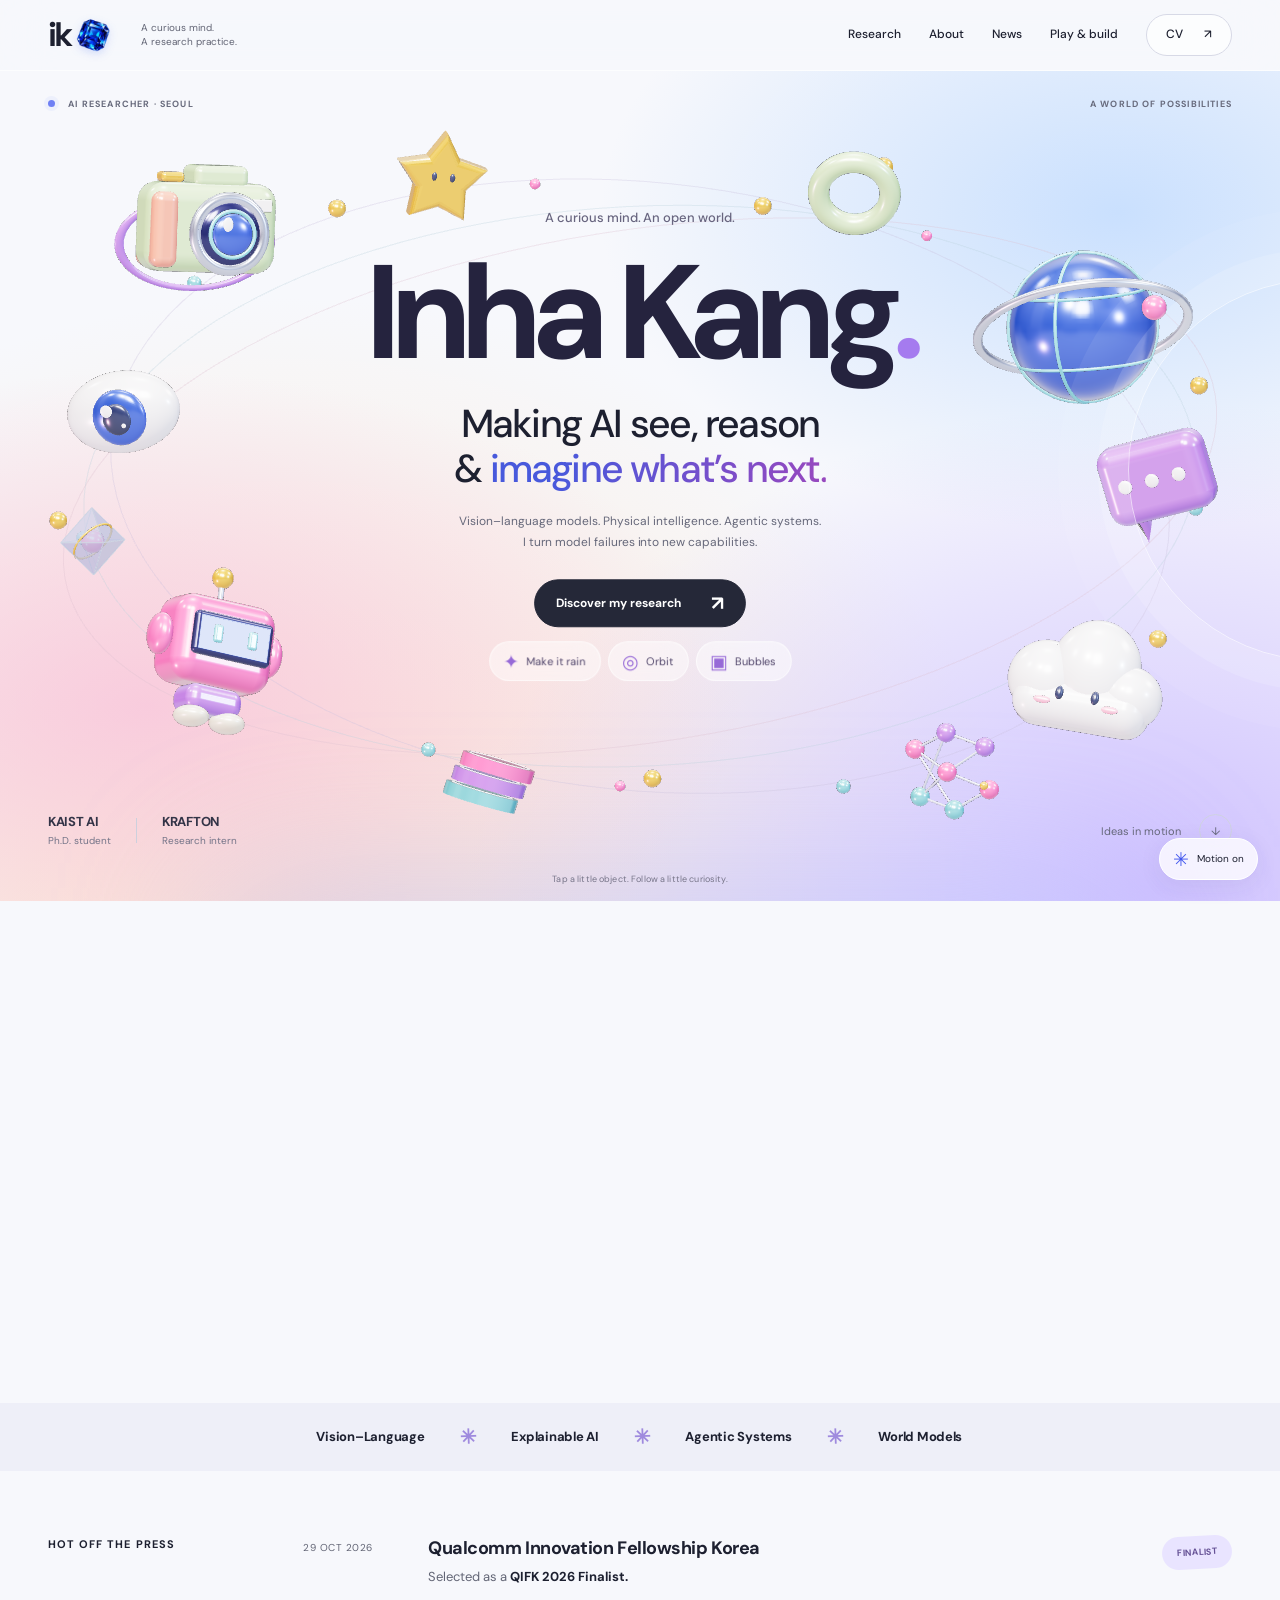
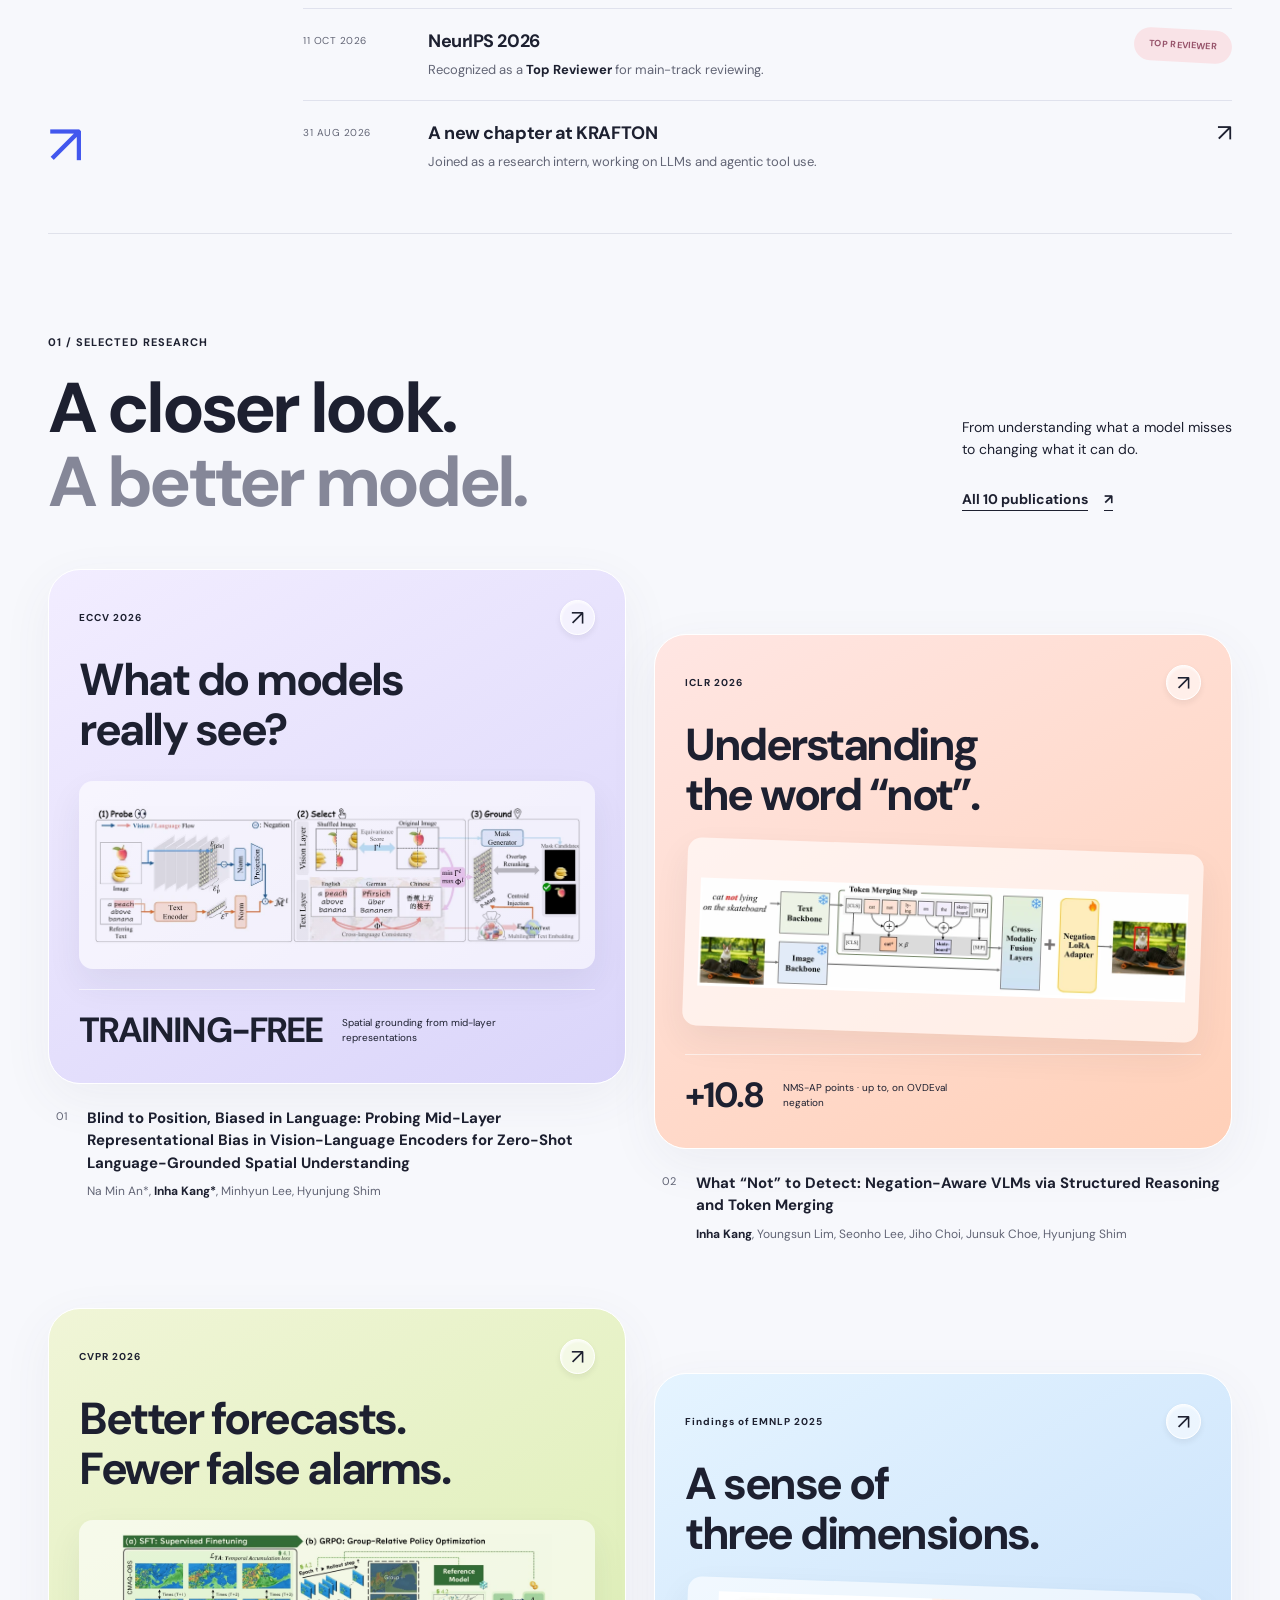
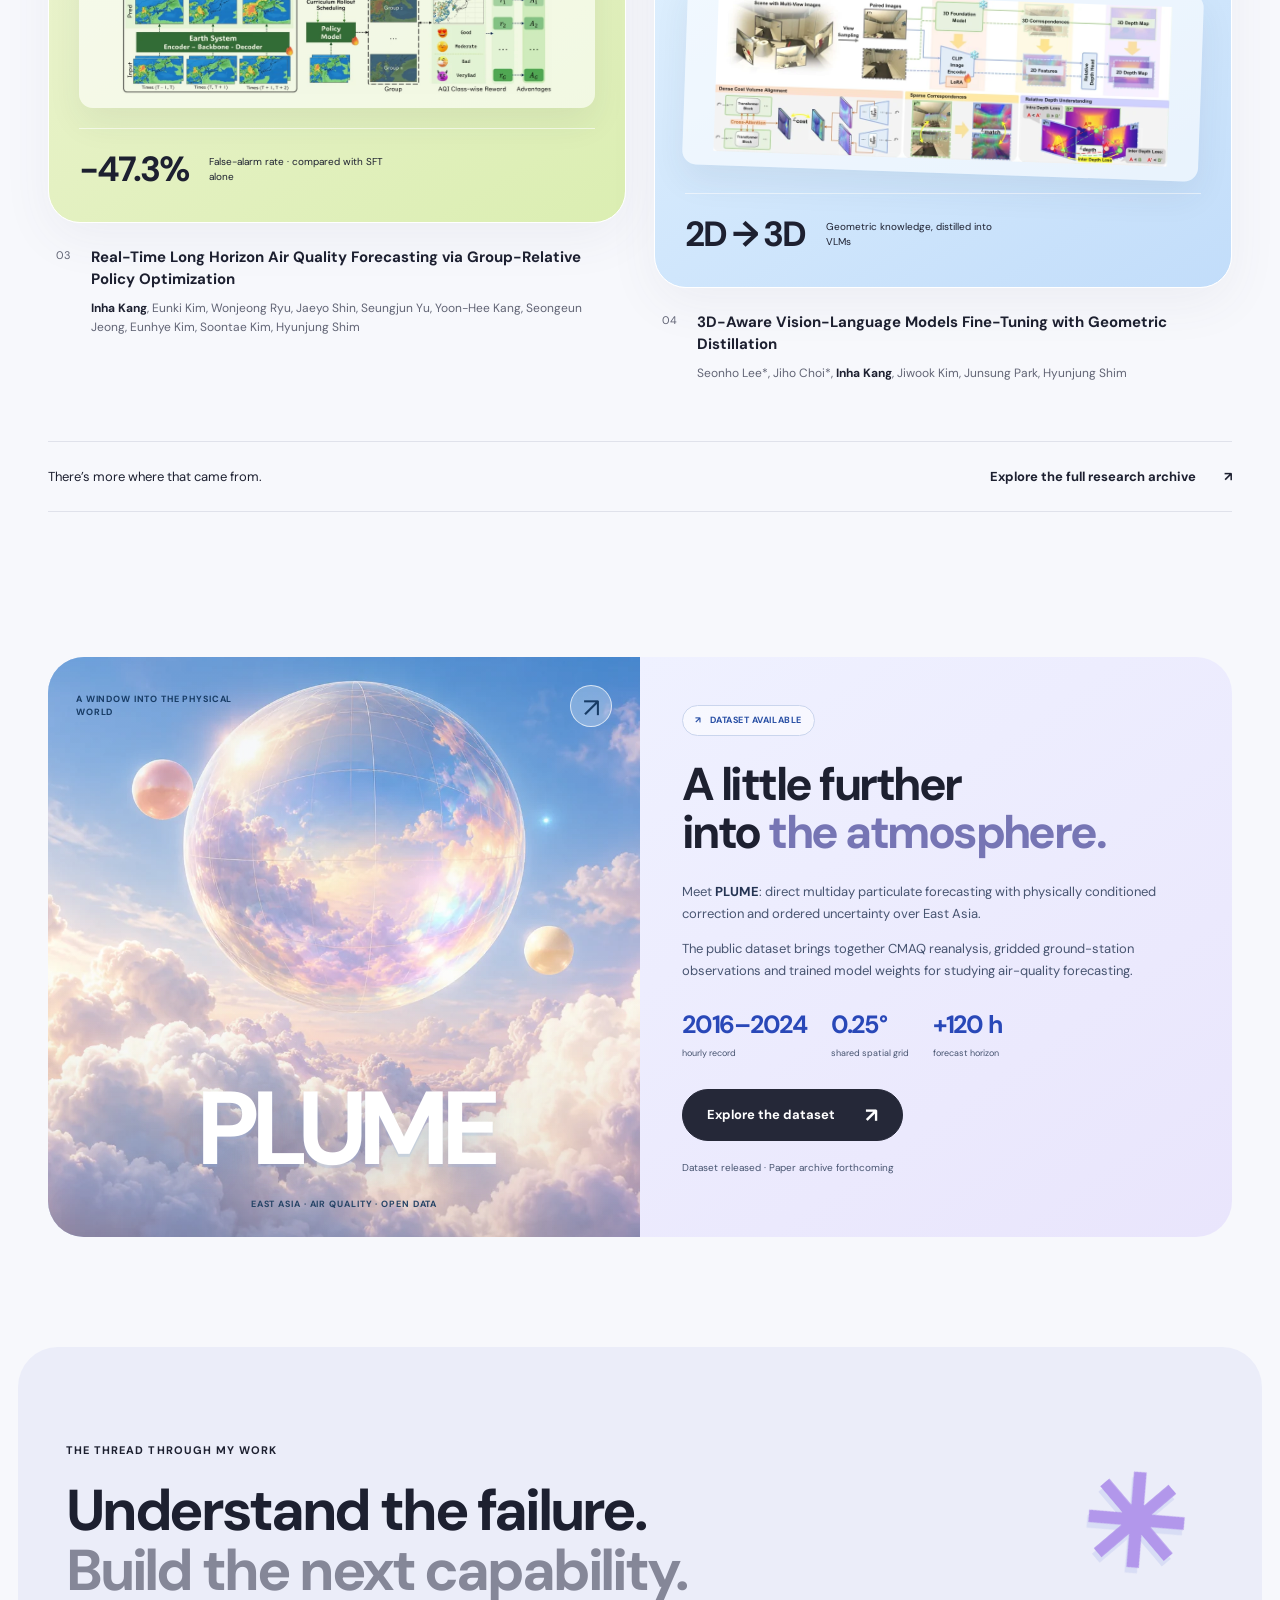
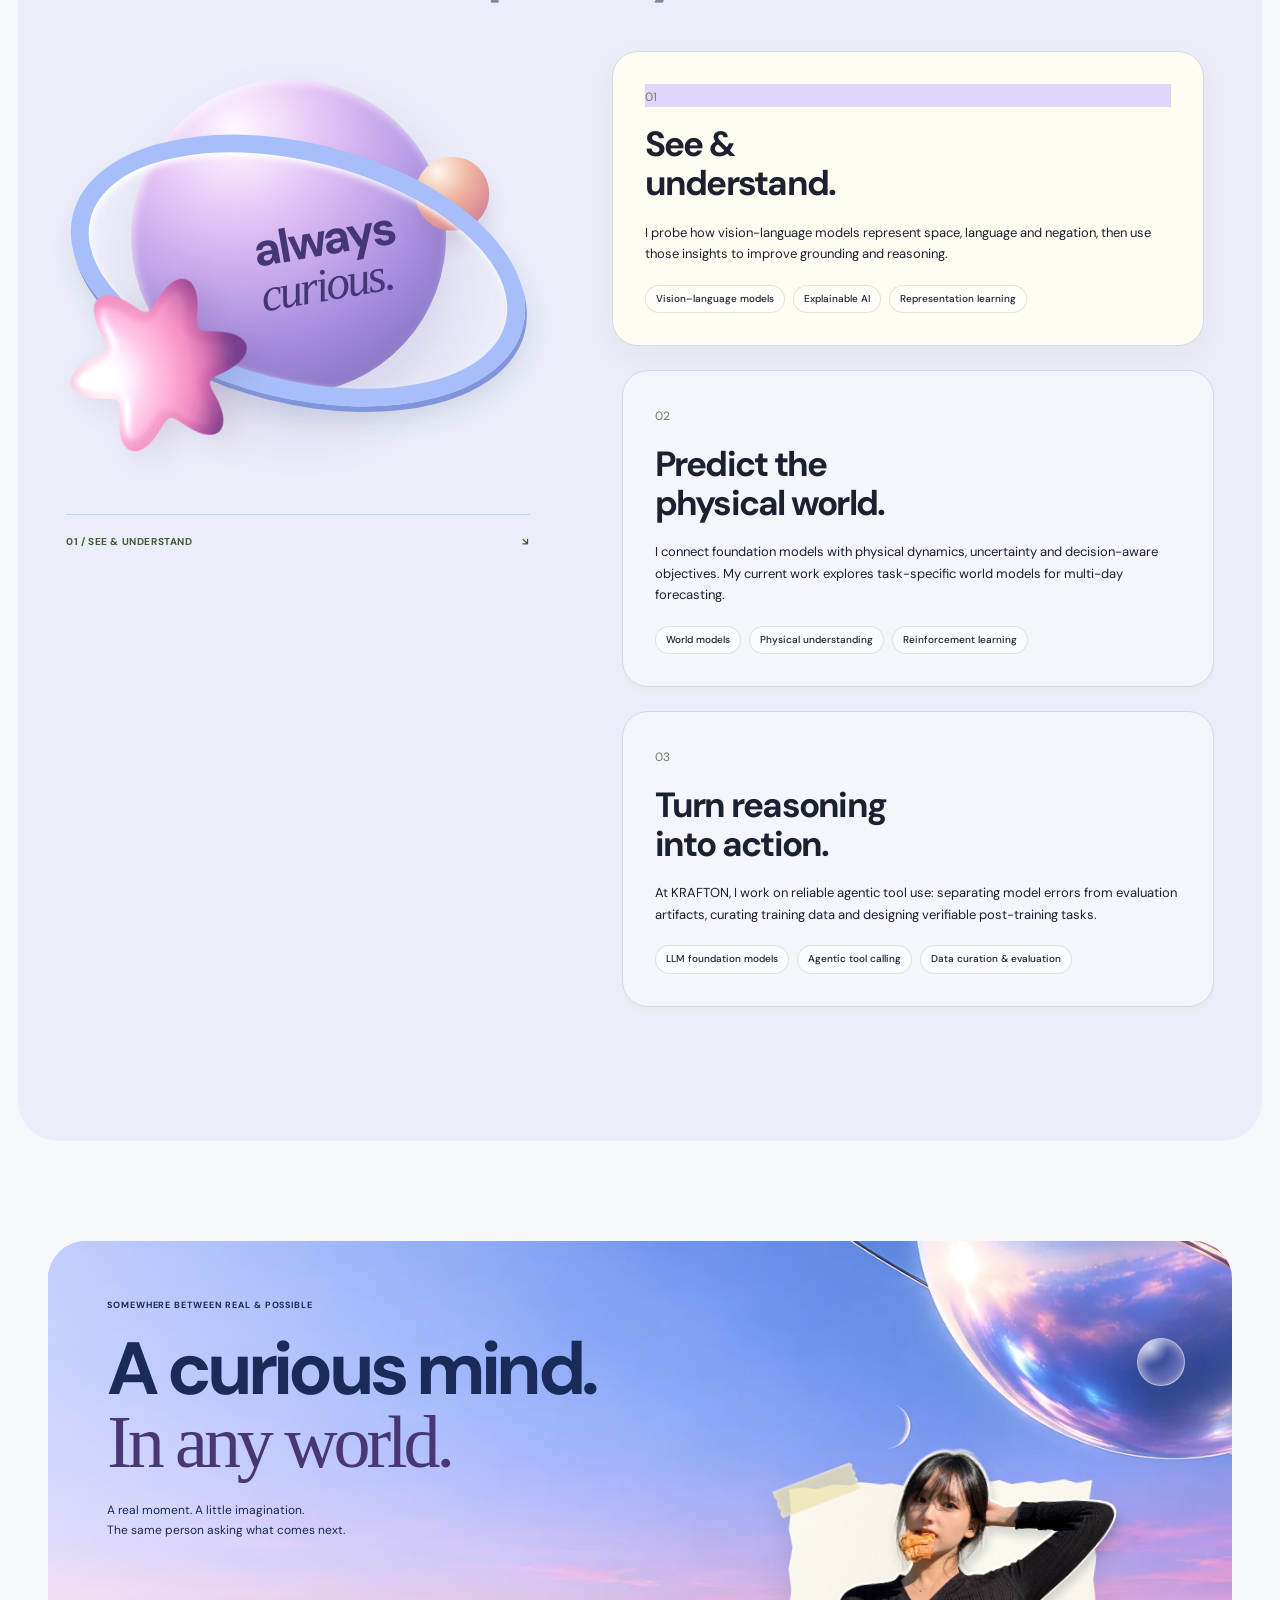
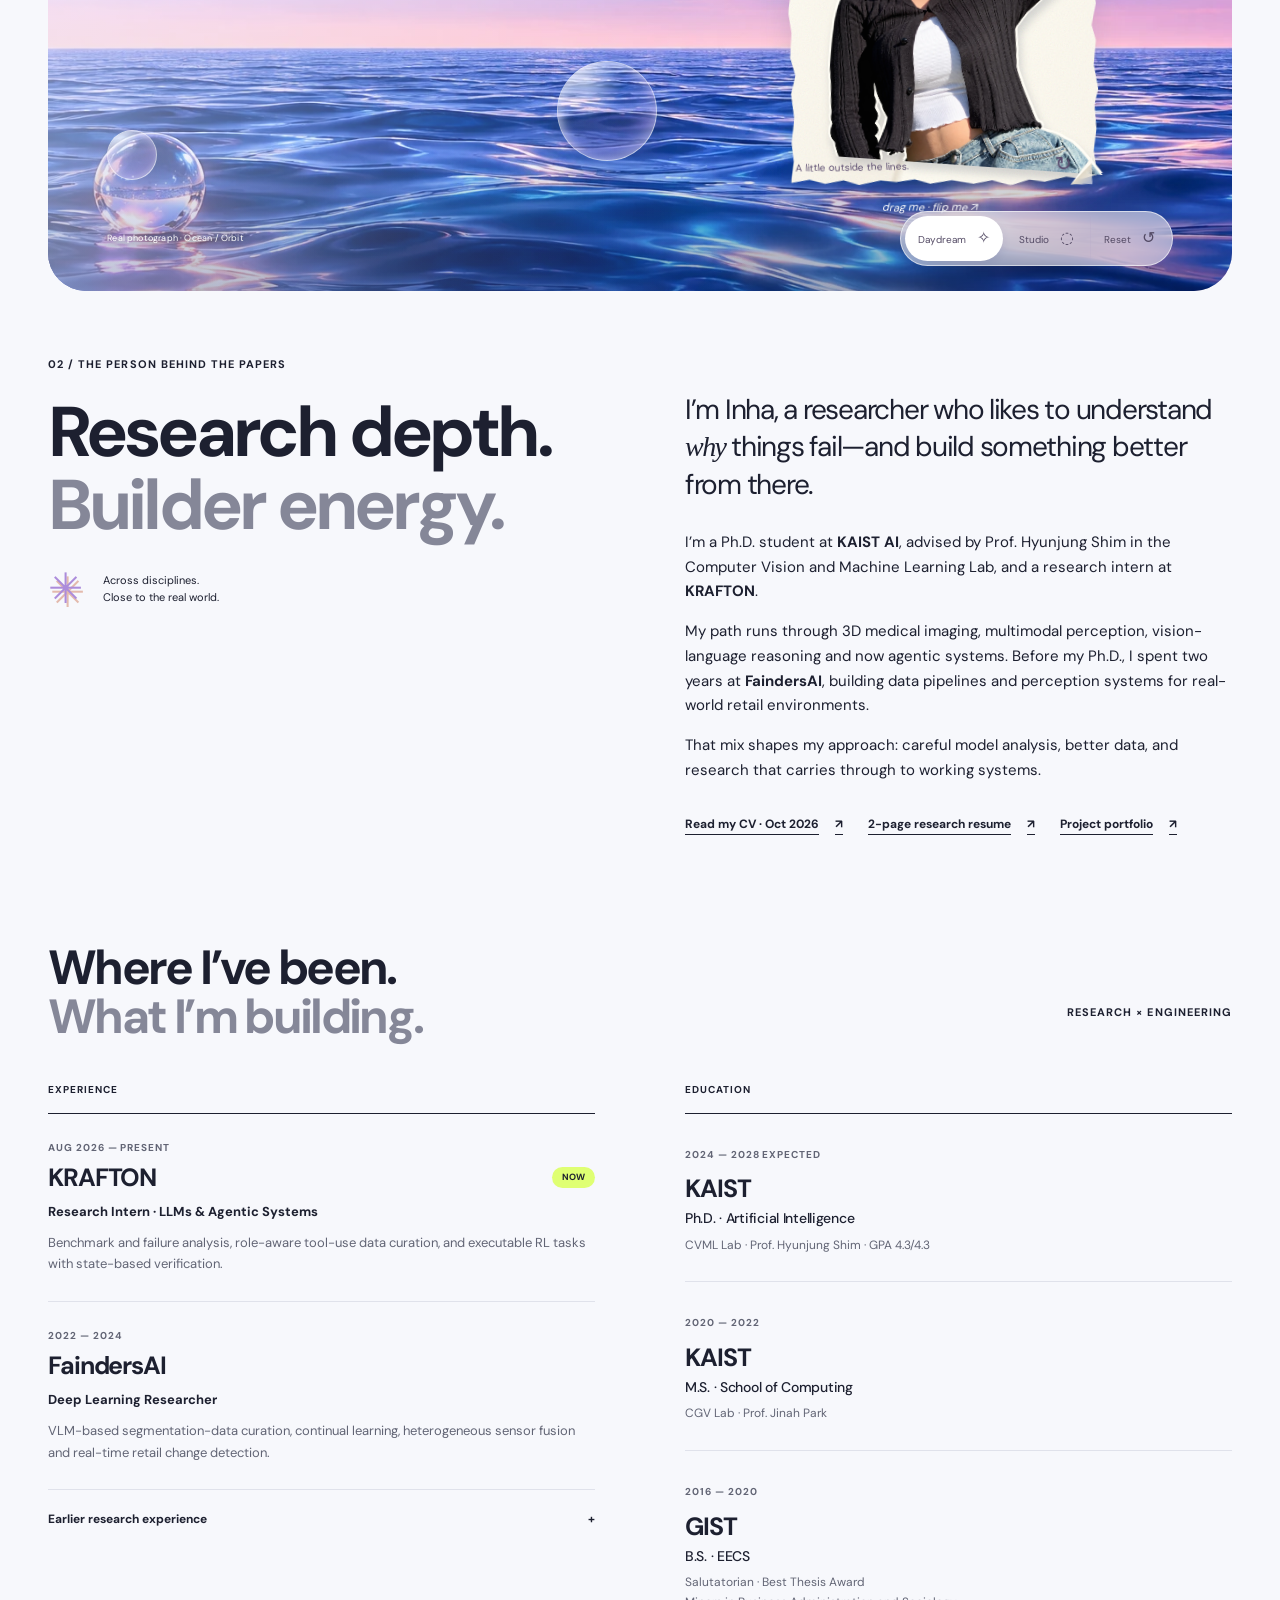
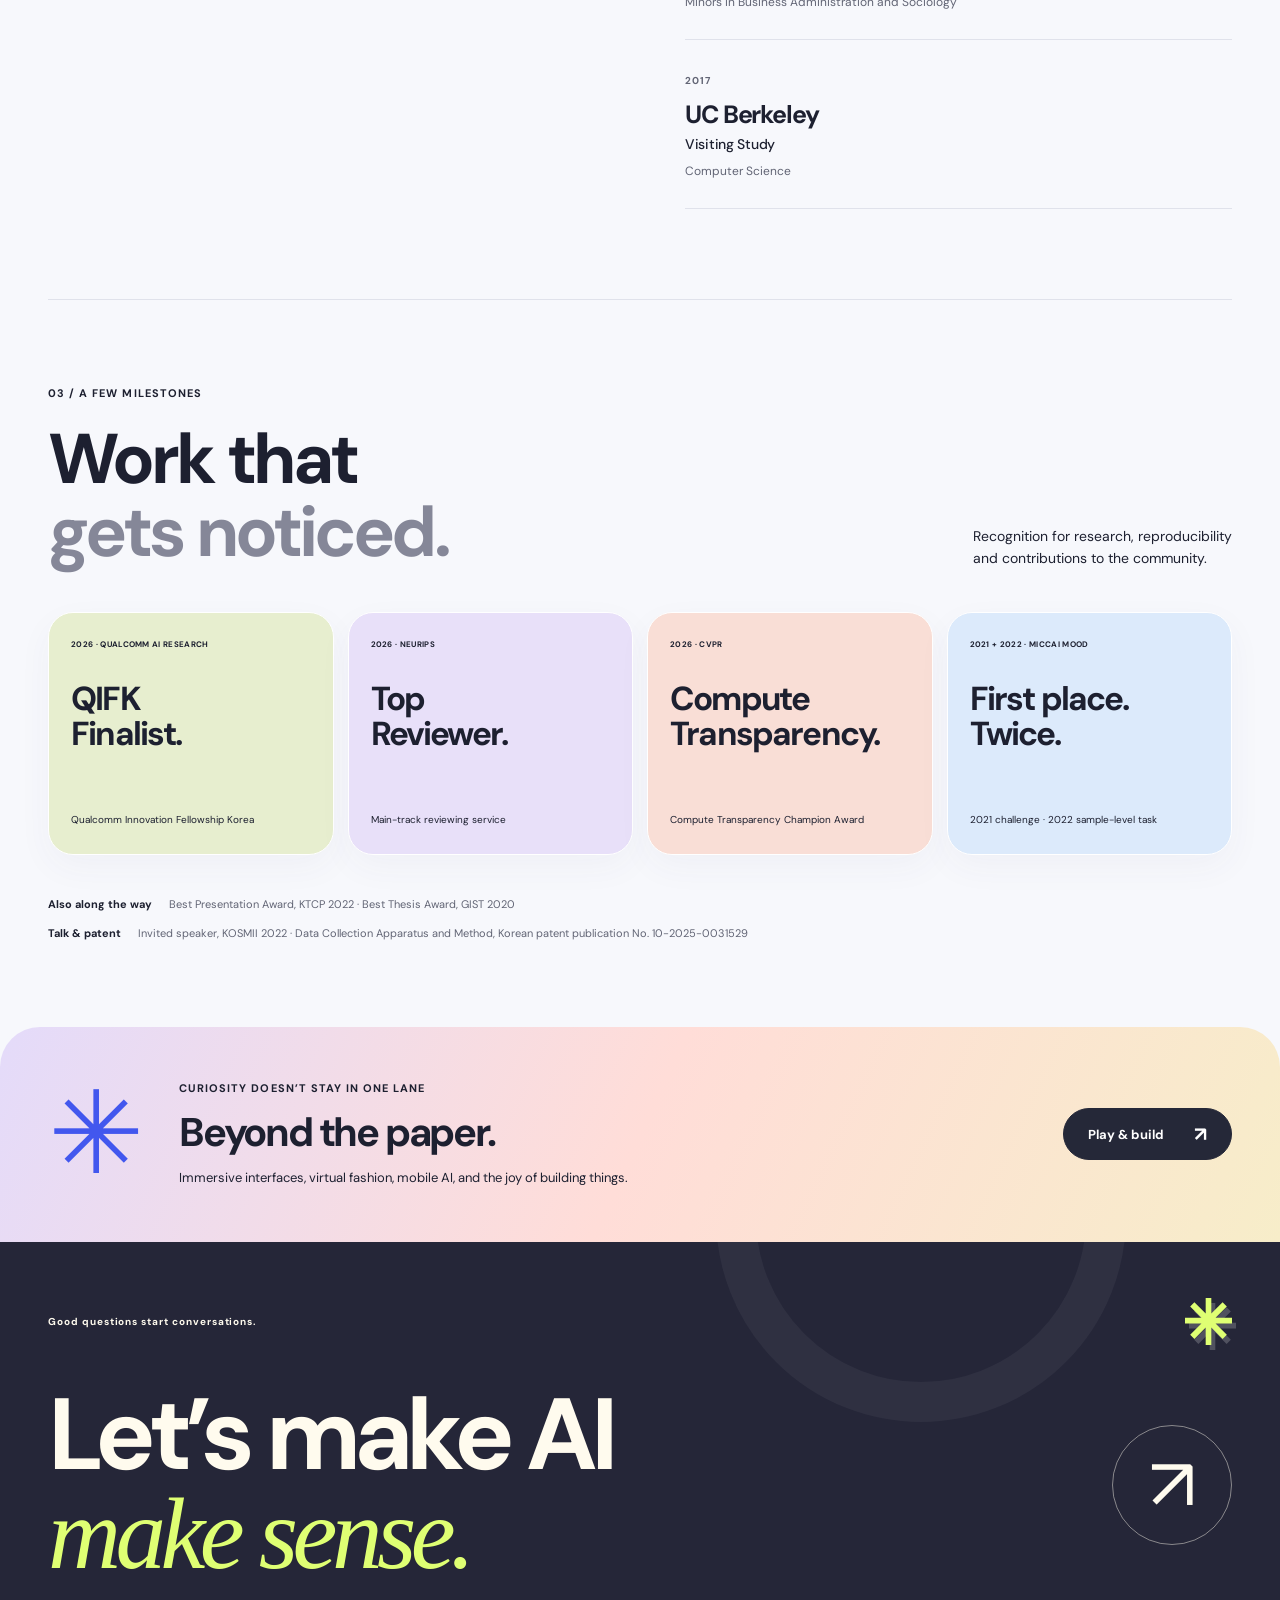
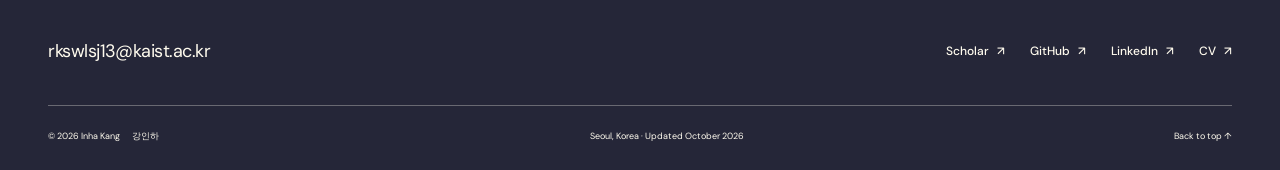
==== commit db1aff45: "Refresh the portrait world with Ocean Orbit artwork and a sapphire wordmark" ====
--- a/index.html
+++ b/index.html
@@ -28,7 +28,12 @@
       content="Inha Kang — AI researcher at KAIST and research intern at KRAFTON. Vision, language, and what comes next."
     />
     <meta name="twitter:card" content="summary_large_image" />
-    <link rel="icon" href="assets/img/favicon.svg" type="image/svg+xml" />
+    <link
+      rel="icon"
+      href="assets/img/favicon-sapphire.png"
+      type="image/png"
+      sizes="64x64"
+    />
     <link
       rel="preload"
       href="assets/fonts/space-grotesk-700.ttf"
@@ -60,7 +65,13 @@
     <header class="site-header">
       <div class="nav-shell wrap">
         <a class="brand" href="index.html" aria-label="Inha Kang, home"
-          >ik<span class="brand-star">✳</span></a
+          >ik<img
+            class="brand-gem"
+            src="assets/img/brand-sapphire.webp"
+            alt=""
+            width="34"
+            height="34"
+          /></a
         >
         <span class="nav-note"
           >A curious mind.<br />
@@ -600,7 +611,7 @@
         <div class="curiosity-world" data-scroll-scene data-world="daydream">
           <img
             class="world-landscape"
-            src="assets/img/curiosity-landscape.webp"
+            src="assets/img/curiosity-ocean-orbit.webp"
             alt=""
             width="1536"
             height="1024"
@@ -662,7 +673,7 @@
             </p>
           </div>
           <div class="world-footer">
-            <p>Real photograph · Imagined landscape</p>
+            <p>Real photograph · Ocean / Orbit</p>
             <div
               class="world-switch"
               role="group"
--- a/assets/css/style.css
+++ b/assets/css/style.css
@@ -176,14 +176,20 @@
   align-items: center;
   gap: 3px;
 }
-.brand-star {
-  color: var(--blue);
-  font-size: 32px;
-  margin-top: 8px;
-  transition: transform 0.4s;
-}
-.brand:hover .brand-star {
-  transform: rotate(90deg);
+.brand-gem {
+  width: 34px;
+  height: 34px;
+  object-fit: contain;
+  flex: 0 0 auto;
+  margin-left: 3px;
+  filter: drop-shadow(0 3px 4px #174ee72b);
+  transition: transform 0.65s cubic-bezier(0.22, 1, 0.36, 1);
+}
+.brand:is(:hover, :focus-visible) .brand-gem {
+  transform: translateY(-2px) rotate(-12deg) scale(1.1);
+}
+.motion-off .brand-gem {
+  transition: none;
 }
 .nav-note {
   font-size: 10px;
@@ -1765,8 +1771,9 @@
   .brand {
     font-size: 33px;
   }
-  .brand-star {
-    font-size: 28px;
+  .brand-gem {
+    width: 30px;
+    height: 30px;
   }
   .nav-toggle:not([hidden]) {
     display: flex;
--- a/assets/css/experience.css
+++ b/assets/css/experience.css
@@ -28,10 +28,6 @@
 .brand {
   font-family: "Space Grotesk", sans-serif;
   font-size: 34px;
-}
-.brand-star {
-  font-size: 25px;
-  color: #8566ef;
 }
 .nav-note {
   border: 0;
@@ -1012,7 +1008,7 @@
   width: 100%;
   height: 100%;
   object-fit: cover;
-  object-position: 50% 55%;
+  object-position: 50% 50%;
   transform: scale(1.14)
     translate(
       calc(var(--look-x) * -16px),
@@ -1027,8 +1023,8 @@
   z-index: -2;
   inset: 0;
   background:
-    linear-gradient(100deg, #e6edffb3, #f5e5f344 45%, transparent 70%),
-    linear-gradient(0deg, #192a5144, transparent 25%);
+    linear-gradient(105deg, #ecedff91, #ecedff22 42%, transparent 65%),
+    linear-gradient(0deg, #06164b66, transparent 22%);
   transition: opacity 0.8s;
 }
 .world-heading {
@@ -1036,7 +1032,7 @@
   left: 5%;
   top: 9%;
   max-width: 60%;
-  color: #25344d;
+  color: #182b59;
 }
 .world-heading .eyebrow {
   font-size: 9px;
@@ -1050,7 +1046,7 @@
 }
 .world-heading h2 em {
   font-style: normal;
-  color: #6a547e;
+  color: #493773;
 }
 .world-heading > p:last-child {
   font-size: 12px;
@@ -1396,10 +1392,12 @@
     border-radius: 28px;
   }
   .world-landscape {
-    object-position: 30% 50%;
+    object-position: 72% 50%;
   }
   .world-wash {
-    background: linear-gradient(#e6edffb3, transparent 60%, #26365055);
+    background:
+      linear-gradient(105deg, #ecedffab, #ecedff33 65%, transparent),
+      linear-gradient(0deg, #06164b88, transparent 24%);
   }
   .world-heading {
     top: 35px;
@@ -1752,6 +1750,12 @@
   transform: rotate(-4deg);
   text-shadow: 0 1px 5px #fff;
 }
+.curiosity-world[data-world="daydream"] .paper-hint {
+  color: #fff;
+  text-shadow:
+    0 1px 6px #06164b,
+    0 1px 16px #06164b;
+}
 .paper-help {
   position: absolute;
   width: 1px;
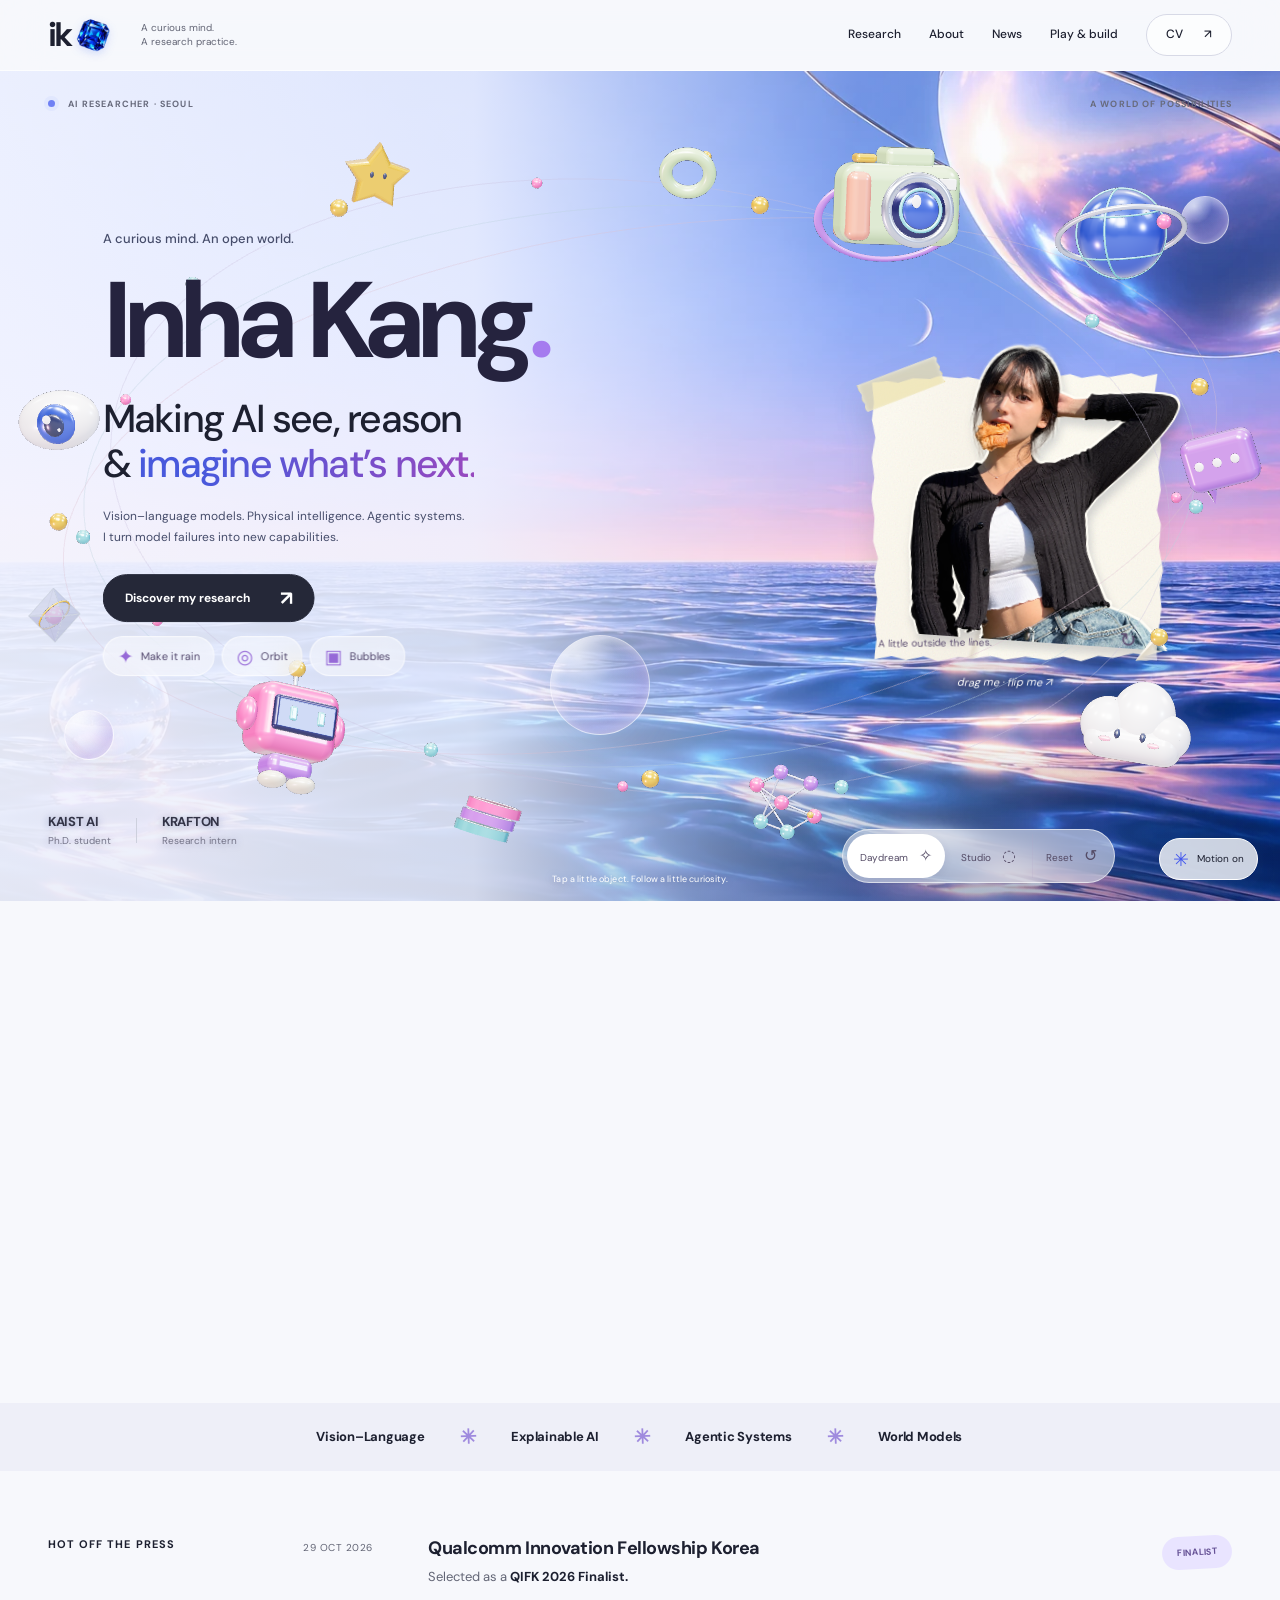
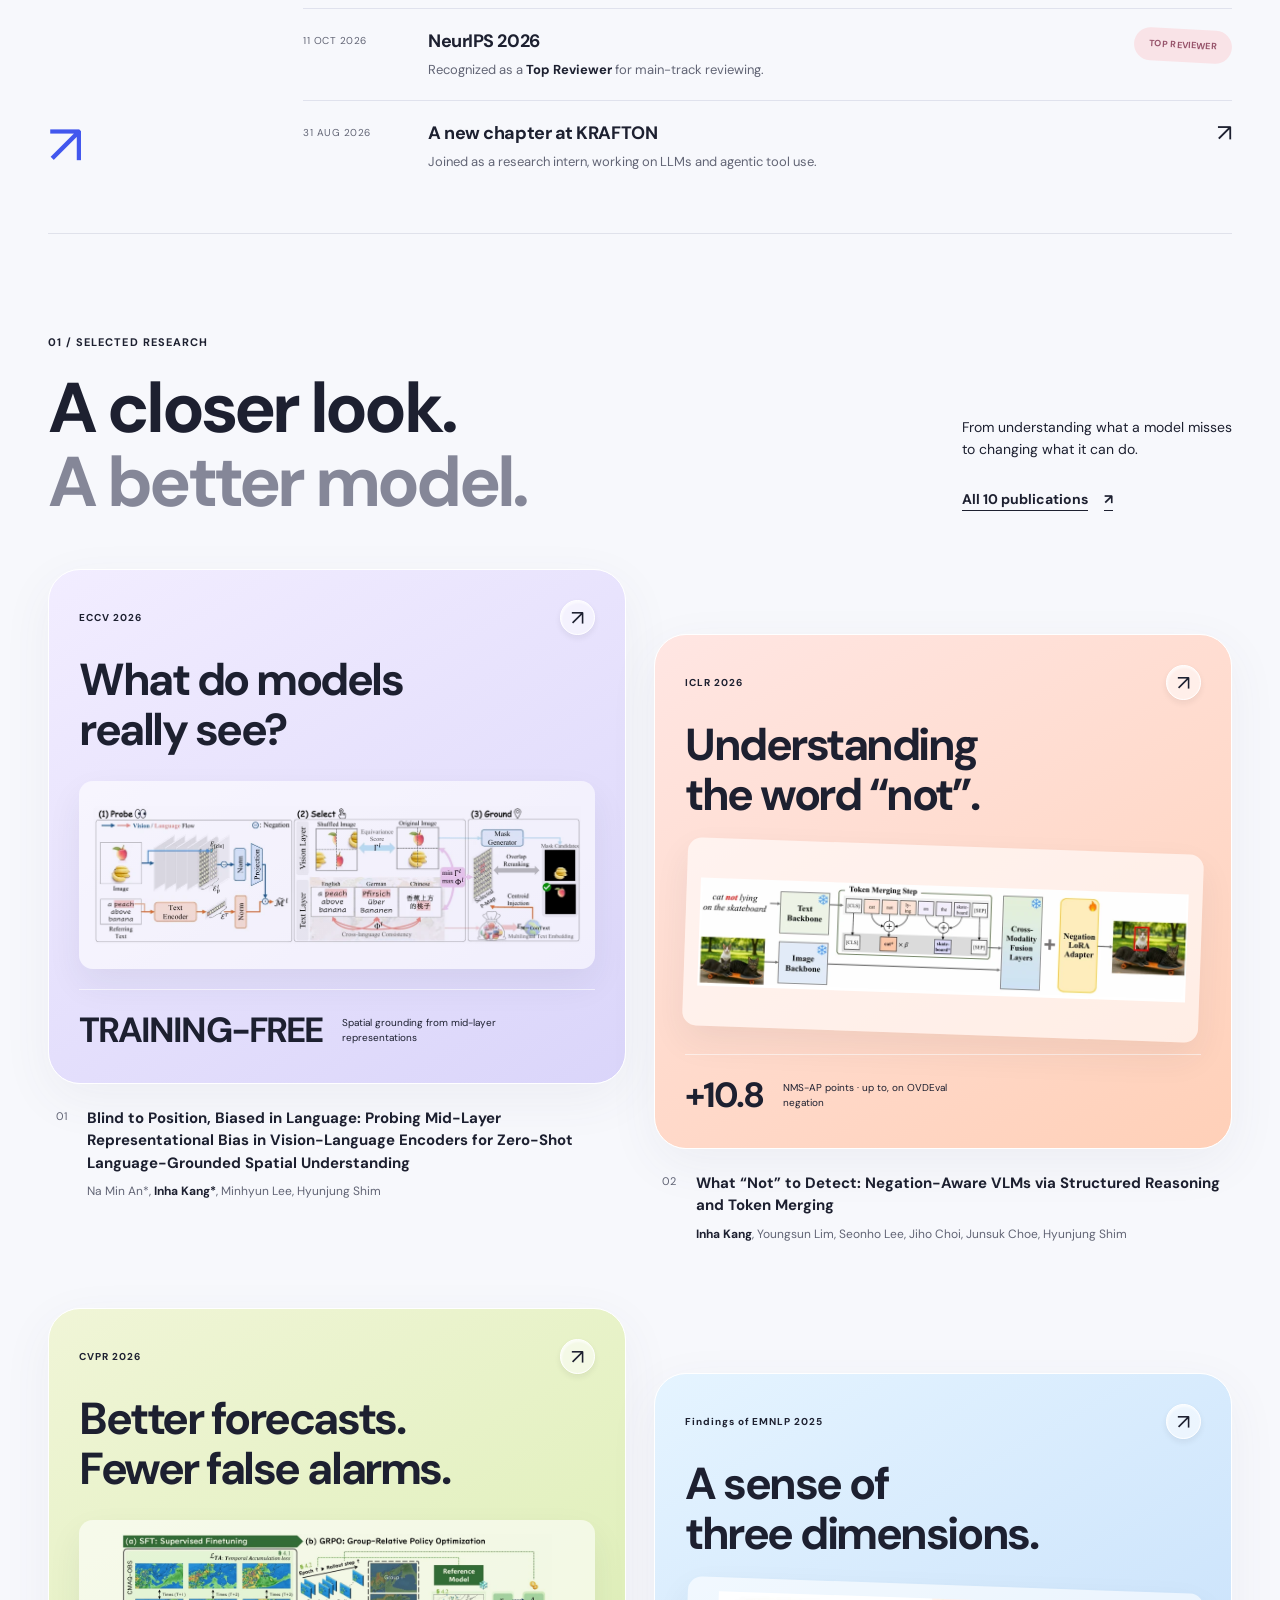
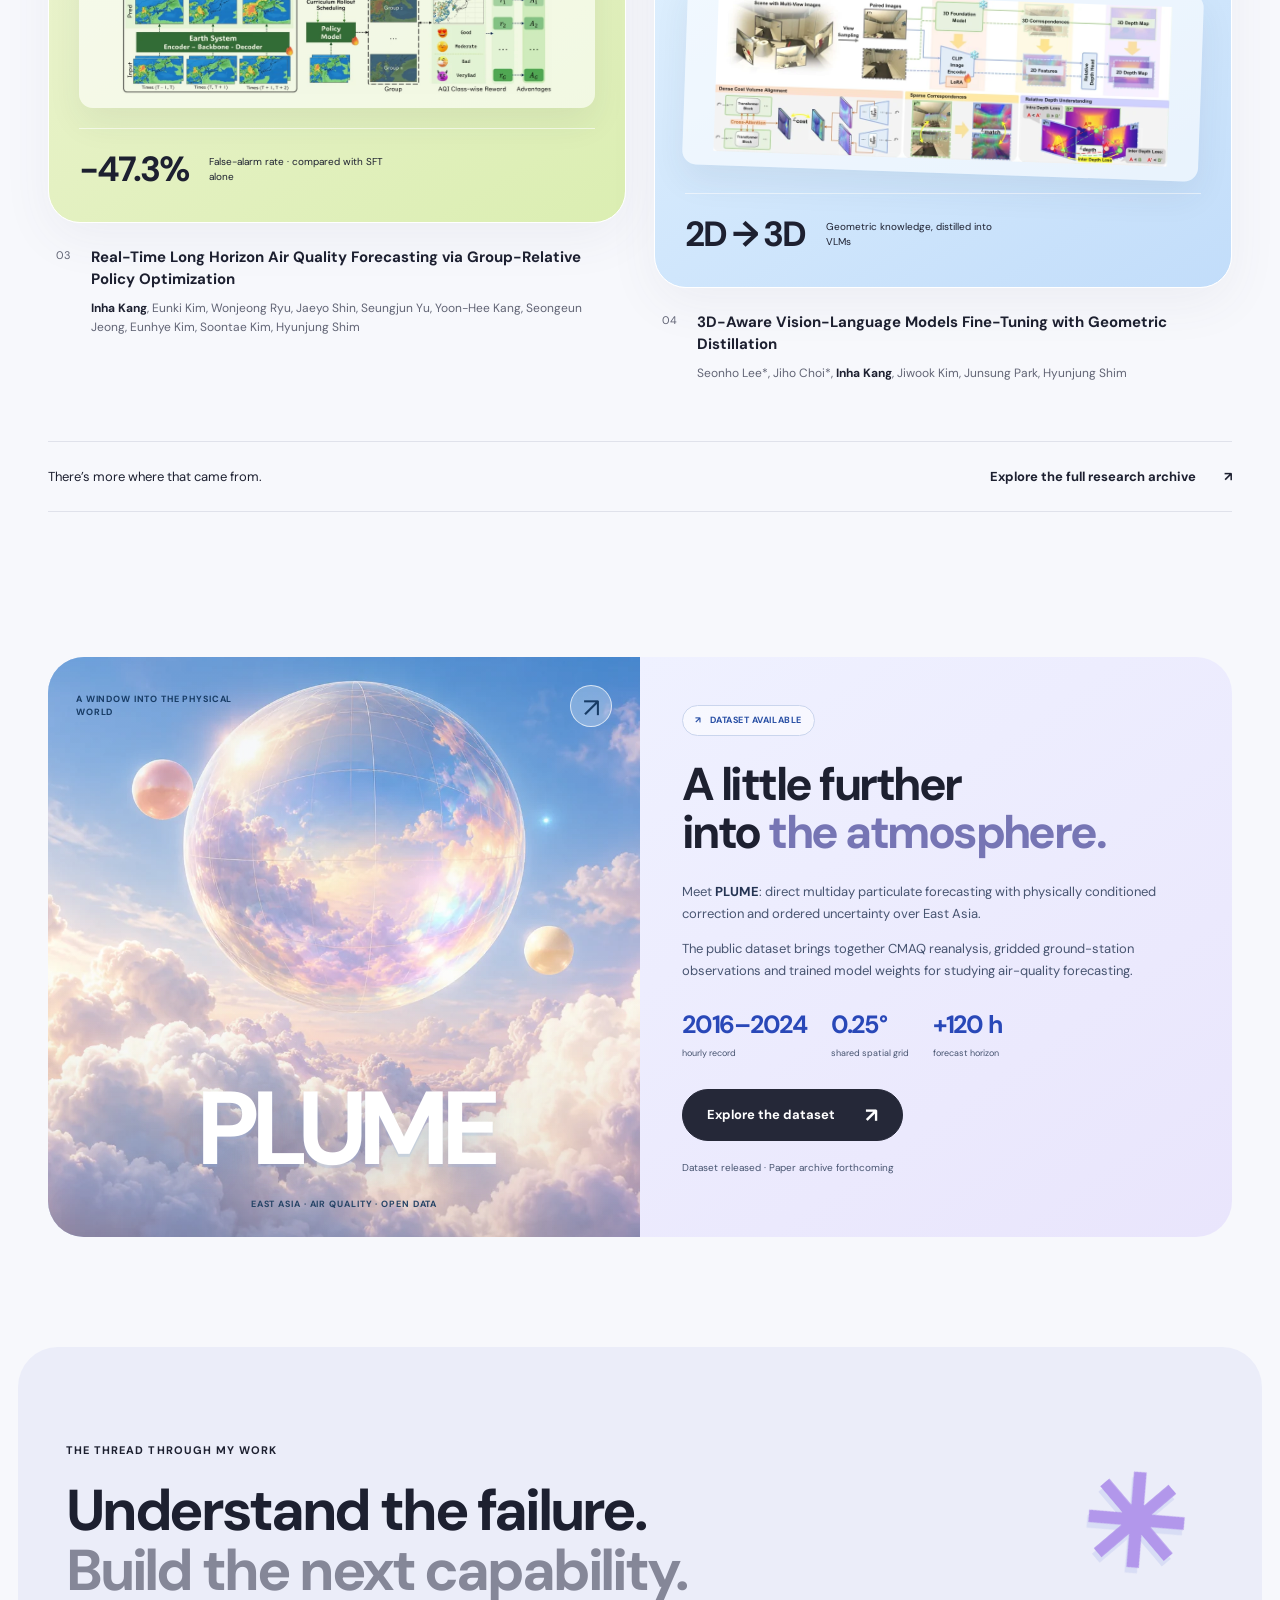
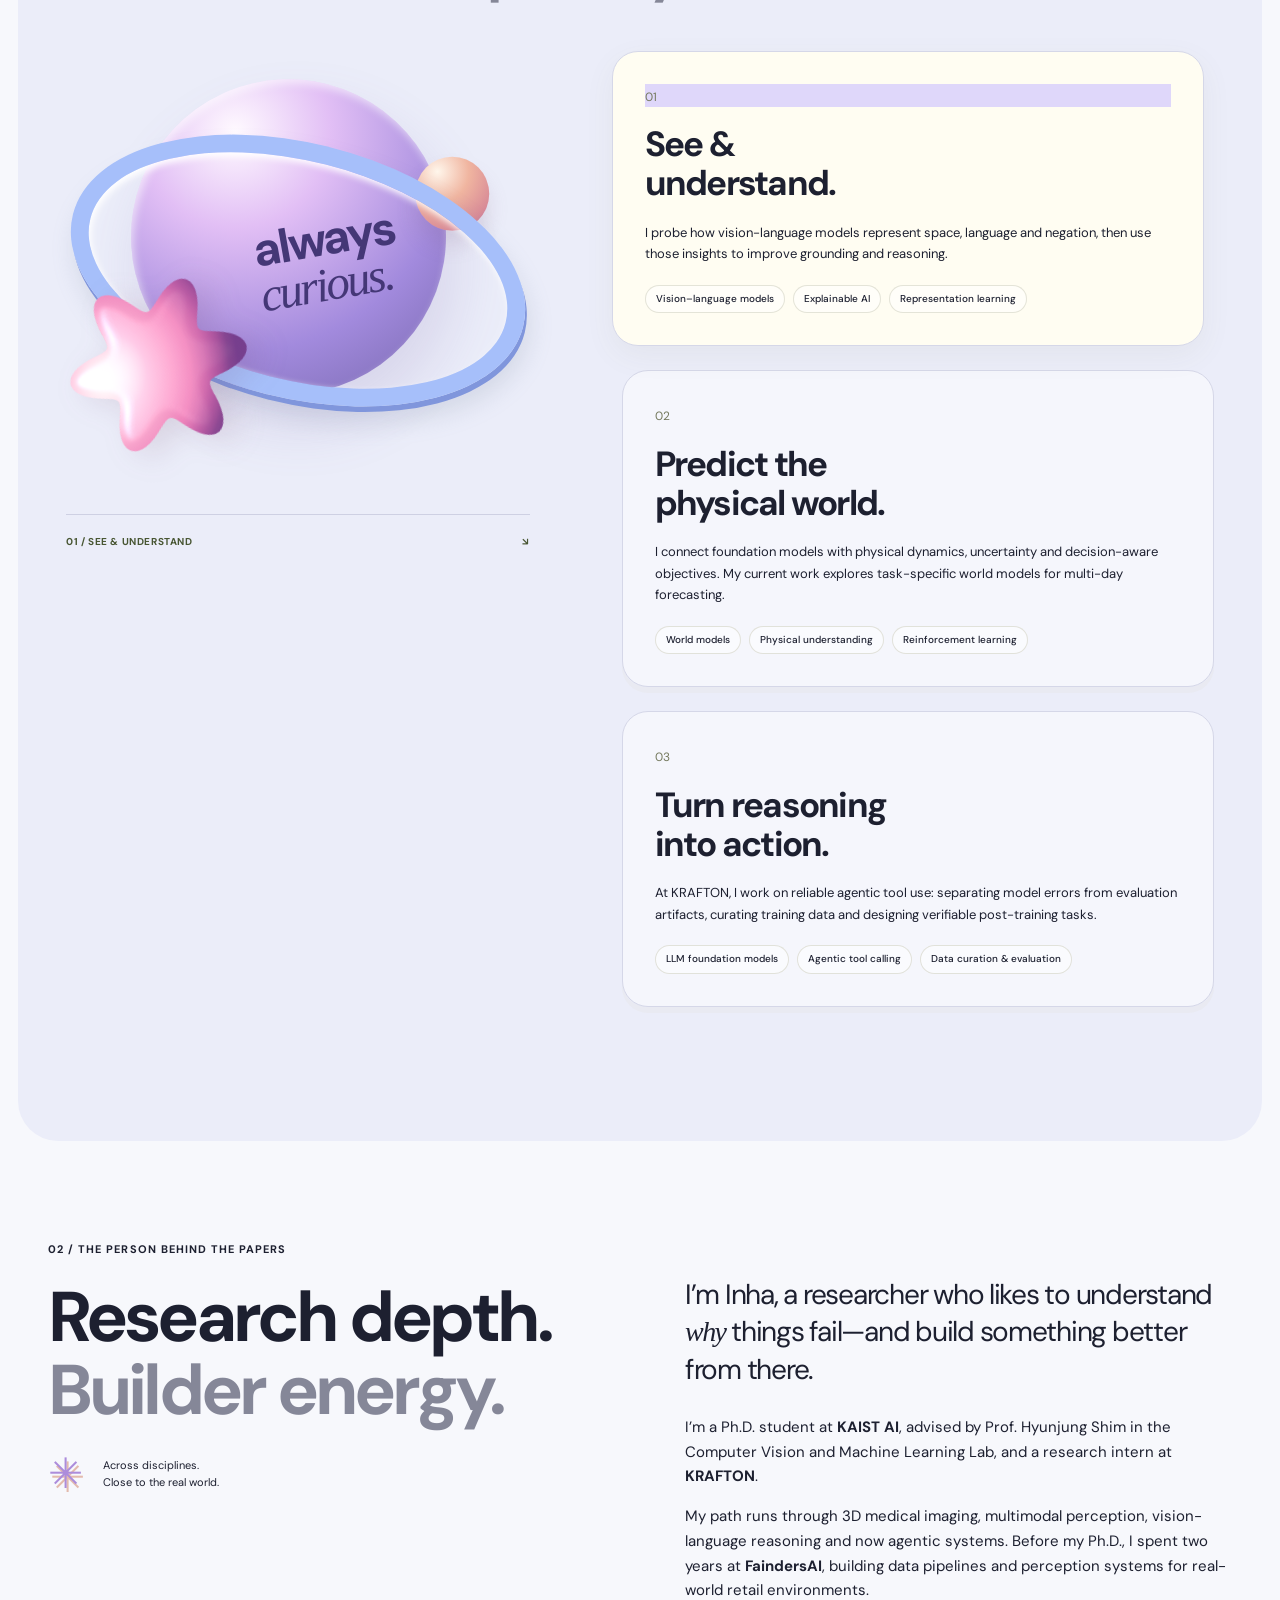
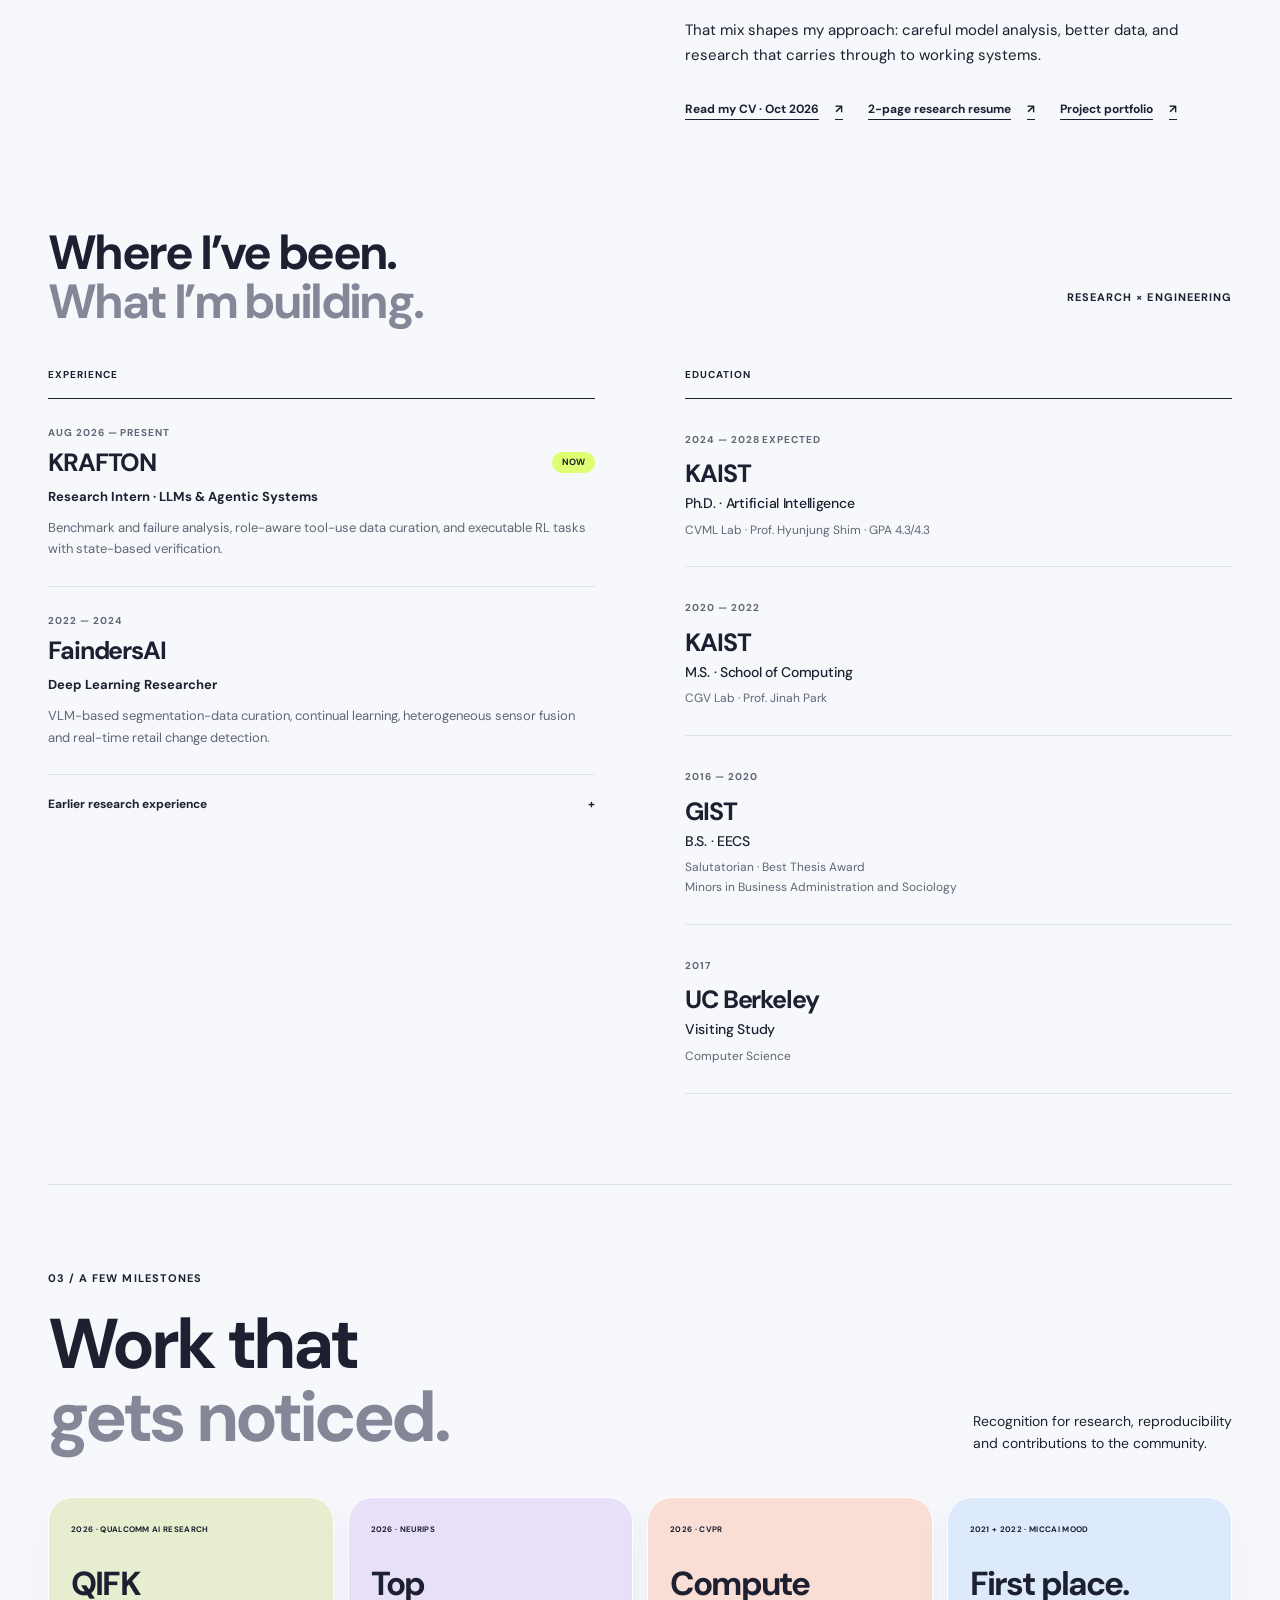
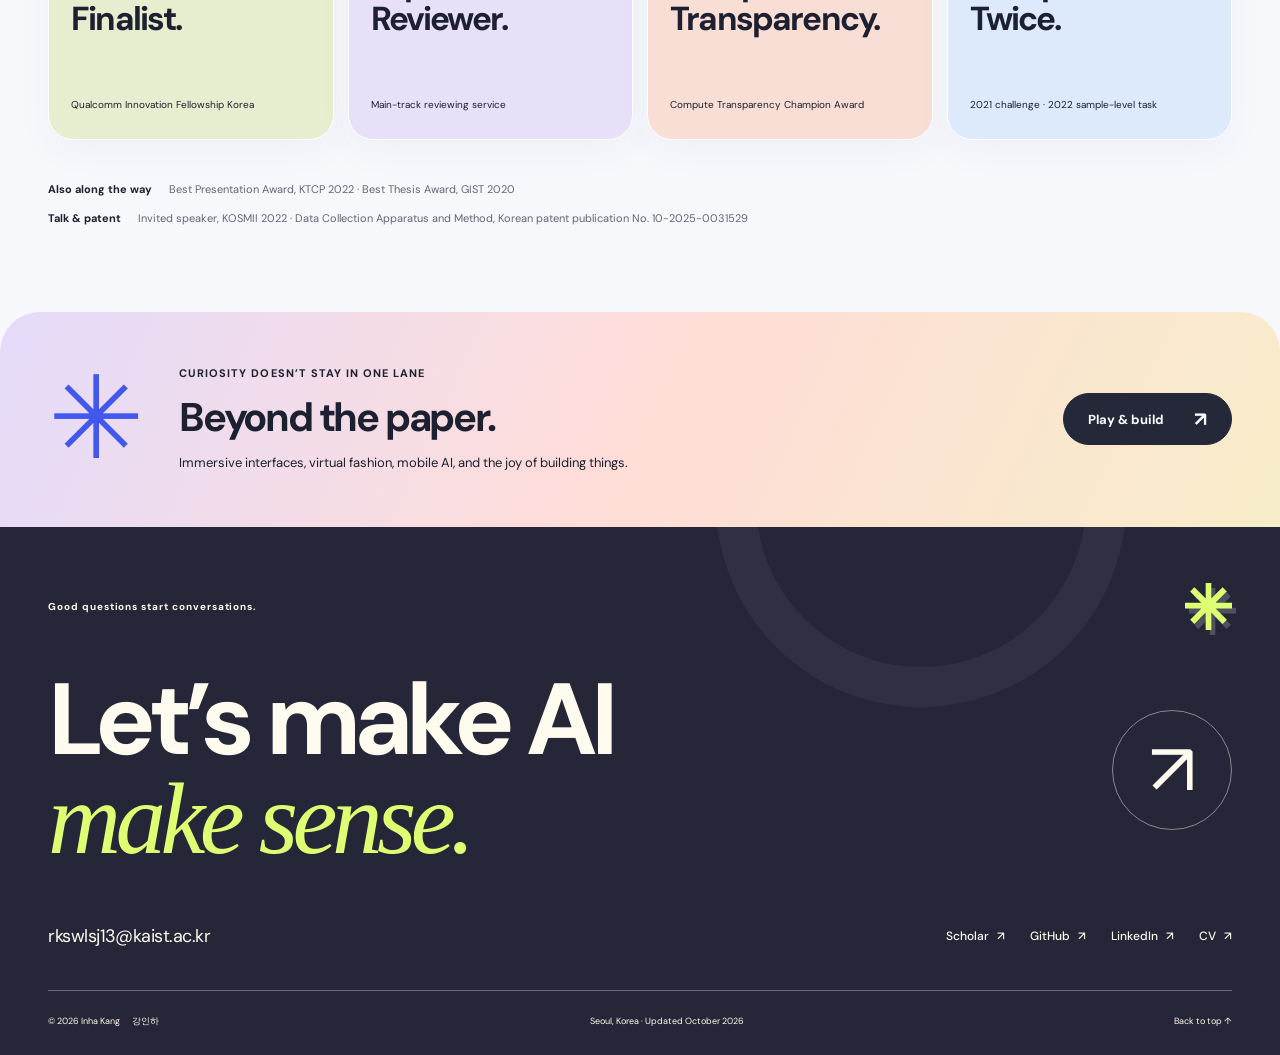
==== commit 81aa11af: "Bring the ocean portrait and interactive research toys into one opening scene" ====
--- a/index.html
+++ b/index.html
@@ -71,8 +71,7 @@
             alt=""
             width="34"
             height="34"
-          /></a
-        >
+        /></a>
         <span class="nav-note"
           >A curious mind.<br />
           A research practice.</span
@@ -103,6 +102,102 @@
       <div id="top"></div>
       <section class="hero-showcase" aria-labelledby="hero-title">
         <div class="showcase-stage">
+          <div
+            class="curiosity-world hero-world"
+            data-scroll-scene
+            data-world="daydream"
+          >
+            <img
+              class="world-landscape"
+              src="assets/img/curiosity-ocean-orbit.webp"
+              alt=""
+              width="1536"
+              height="1024"
+              loading="eager"
+            />
+            <div class="world-wash" aria-hidden="true"></div>
+            <div class="world-orbs" aria-hidden="true">
+              <i></i><i></i><i></i>
+            </div>
+            <div class="world-photo-anchor">
+              <button
+                class="world-photo"
+                type="button"
+                aria-pressed="false"
+                aria-label="Flip Inha’s photo"
+                aria-describedby="paper-help"
+                disabled
+              >
+                <span class="photo-face photo-front">
+                  <span class="paper-fibers" aria-hidden="true"></span>
+                  <span class="paper-tape" aria-hidden="true"></span>
+                  <img
+                    src="assets/img/inha-cutout.webp"
+                    alt="Inha Kang, cut out from her original outdoor photograph"
+                    width="1254"
+                    height="1254"
+                    loading="eager"
+                    draggable="false"
+                  />
+                  <span class="paper-corner" aria-hidden="true"></span>
+                  <span class="photo-caption"
+                    >A little outside the lines.
+                    <b aria-hidden="true">↻</b></span
+                  >
+                </span>
+                <span class="photo-face photo-back" aria-hidden="true">
+                  <span class="postcard-stamp" aria-hidden="true">✳</span>
+                  <span class="eyebrow">A NOTE FROM INHA</span>
+                  <strong
+                    >Curiosity is<br />the common<br /><em>thread.</em></strong
+                  >
+                  <span
+                    >From pixels and language<br />to the physical world.</span
+                  >
+                  <span class="postcard-signature">Keep wondering. ↻</span>
+                </span>
+              </button>
+              <span class="paper-hint" aria-hidden="true"
+                >drag me · flip me ↗</span
+              >
+              <p id="paper-help" class="paper-help">
+                Drag the paper, or use arrow keys to move it. Press Enter to
+                turn it over, and Home to reset its position.
+              </p>
+            </div>
+            <div class="world-footer">
+              <p>Real photograph · Ocean / Orbit</p>
+              <div
+                class="world-switch"
+                role="group"
+                aria-label="Choose the portrait setting"
+                hidden
+              >
+                <button
+                  type="button"
+                  data-setting="daydream"
+                  aria-pressed="true"
+                >
+                  Daydream <span aria-hidden="true">✧</span>
+                </button>
+                <button
+                  type="button"
+                  data-setting="studio"
+                  aria-pressed="false"
+                >
+                  Studio <span aria-hidden="true">◌</span>
+                </button>
+                <button
+                  type="button"
+                  class="paper-reset"
+                  aria-label="Reset the paper collage"
+                >
+                  Reset <span aria-hidden="true">↺</span>
+                </button>
+              </div>
+            </div>
+          </div>
+
           <div class="showcase-aurora" aria-hidden="true"></div>
           <div class="research-universe" aria-hidden="true">
             <div class="scene-fallback">
@@ -608,94 +703,6 @@
         </div>
       </section>
       <section class="section wrap about-section" id="about">
-        <div class="curiosity-world" data-scroll-scene data-world="daydream">
-          <img
-            class="world-landscape"
-            src="assets/img/curiosity-ocean-orbit.webp"
-            alt=""
-            width="1536"
-            height="1024"
-            loading="lazy"
-          />
-          <div class="world-wash" aria-hidden="true"></div>
-          <div class="world-heading">
-            <p class="eyebrow">SOMEWHERE BETWEEN REAL &amp; POSSIBLE</p>
-            <h2><span>A curious mind.</span><em>In any world.</em></h2>
-            <p>
-              A real moment. A little imagination.<br />The same person asking
-              what comes next.
-            </p>
-          </div>
-          <div class="world-orbs" aria-hidden="true"><i></i><i></i><i></i></div>
-          <div class="world-photo-anchor">
-            <button
-              class="world-photo"
-              type="button"
-              aria-pressed="false"
-              aria-label="Flip Inha’s photo"
-              aria-describedby="paper-help"
-              disabled
-            >
-              <span class="photo-face photo-front">
-                <span class="paper-fibers" aria-hidden="true"></span>
-                <span class="paper-tape" aria-hidden="true"></span>
-                <img
-                  src="assets/img/inha-cutout.webp"
-                  alt="Inha Kang, cut out from her original outdoor photograph"
-                  width="1254"
-                  height="1254"
-                  loading="lazy"
-                  draggable="false"
-                />
-                <span class="paper-corner" aria-hidden="true"></span>
-                <span class="photo-caption"
-                  >A little outside the lines. <b aria-hidden="true">↻</b></span
-                >
-              </span>
-              <span class="photo-face photo-back" aria-hidden="true">
-                <span class="postcard-stamp" aria-hidden="true">✳</span>
-                <span class="eyebrow">A NOTE FROM INHA</span>
-                <strong
-                  >Curiosity is<br />the common<br /><em>thread.</em></strong
-                >
-                <span
-                  >From pixels and language<br />to the physical world.</span
-                >
-                <span class="postcard-signature">Keep wondering. ↻</span>
-              </span>
-            </button>
-            <span class="paper-hint" aria-hidden="true"
-              >drag me · flip me ↗</span
-            >
-            <p id="paper-help" class="paper-help">
-              Drag the paper, or use arrow keys to move it. Press Enter to turn
-              it over, and Home to reset its position.
-            </p>
-          </div>
-          <div class="world-footer">
-            <p>Real photograph · Ocean / Orbit</p>
-            <div
-              class="world-switch"
-              role="group"
-              aria-label="Choose the portrait setting"
-              hidden
-            >
-              <button type="button" data-setting="daydream" aria-pressed="true">
-                Daydream <span aria-hidden="true">✧</span>
-              </button>
-              <button type="button" data-setting="studio" aria-pressed="false">
-                Studio <span aria-hidden="true">◌</span>
-              </button>
-              <button
-                type="button"
-                class="paper-reset"
-                aria-label="Reset the paper collage"
-              >
-                Reset <span aria-hidden="true">↺</span>
-              </button>
-            </div>
-          </div>
-        </div>
         <div class="about-heading">
           <p class="eyebrow">02 / THE PERSON BEHIND THE PAPERS</p>
           <h2>
--- a/assets/css/experience.css
+++ b/assets/css/experience.css
@@ -1884,3 +1884,274 @@
     top: 33%;
   }
 }
+
+/* One opening scene: ocean, paper portrait, typography and research toys. */
+.showcase-stage > .hero-world {
+  position: absolute;
+  inset: 0;
+  z-index: 0;
+  min-height: 0;
+  border-radius: 0;
+  pointer-events: none;
+}
+.hero-world .world-landscape {
+  object-position: 50% 50%;
+}
+.hero-world .world-wash {
+  background:
+    linear-gradient(
+      90deg,
+      #f3f5ffed,
+      #eff2ffde 37%,
+      #e6eaff30 67%,
+      transparent
+    ),
+    linear-gradient(0deg, #132c6066, transparent 20%);
+}
+.hero-world .world-photo-anchor {
+  pointer-events: auto;
+  top: 31%;
+  right: 8%;
+  width: clamp(245px, 25vw, 350px);
+}
+.hero-world .world-footer {
+  left: auto;
+  right: max(5%, 165px);
+  bottom: 18px;
+  pointer-events: auto;
+}
+.hero-world .world-footer > p {
+  display: none;
+}
+.showcase-stage .research-universe {
+  z-index: 1;
+}
+.showcase-stage .showcase-aurora,
+.showcase-stage::after {
+  display: none;
+}
+.showcase-stage .fallback-orb {
+  width: 90px;
+  height: 90px;
+  top: 12%;
+  right: 9%;
+}
+.showcase-stage .fallback-ring {
+  width: 60px;
+  height: 60px;
+  border-width: 12px;
+  left: 52%;
+  top: 10%;
+}
+.showcase-stage .scene-fallback img {
+  width: 95px;
+  left: 22%;
+  bottom: 8%;
+}
+.showcase-copy {
+  left: 35%;
+  top: 46%;
+  width: min(760px, 54%);
+  text-align: left;
+  z-index: 3;
+}
+.showcase-copy h1 {
+  font-size: clamp(68px, 8.4vw, 126px);
+  transform: translate(
+    calc(var(--paper-x, 0) * -0.06px),
+    calc(var(--paper-y, 0) * 0.04px)
+  );
+  transition: transform 0.7s var(--spring);
+}
+.showcase-copy .showcase-intro,
+.showcase-copy .showcase-kicker {
+  color: #464d6b;
+}
+.showcase-copy .showcase-actions,
+.showcase-copy .scene-controls {
+  justify-content: flex-start;
+}
+.showcase-copy .bubble-clear {
+  left: 0;
+  transform: none;
+}
+.showcase-topline,
+.showcase-bottom,
+.scene-caption {
+  z-index: 2;
+}
+.showcase-bottom {
+  pointer-events: none;
+}
+.showcase-bottom .discovery-cue {
+  display: none;
+}
+.showcase-bottom .affiliation-lockup,
+.scene-caption {
+  color: white;
+  text-shadow: 0 1px 8px #142d7066;
+}
+@media (min-width: 601px) and (max-width: 900px) {
+  .hero-world .world-photo-anchor {
+    width: 215px;
+    top: 35%;
+    right: 5%;
+  }
+  .showcase-copy {
+    left: 32%;
+    width: 54%;
+  }
+  .showcase-copy h1 {
+    font-size: 8.7vw;
+  }
+  .showcase-statement {
+    font-size: 28px;
+  }
+  .showcase-intro {
+    max-width: 330px;
+    font-size: 11px;
+  }
+  .hero-world .photo-back {
+    padding: 22px;
+  }
+  .hero-world .photo-back strong {
+    font-size: 27px;
+  }
+}
+@media (max-width: 600px) {
+  .showcase-stage {
+    min-height: 760px;
+  }
+  .motion-toggle {
+    width: 44px;
+    height: 44px;
+    padding: 0;
+    justify-content: center;
+    right: 8px;
+    bottom: 64px;
+  }
+  .motion-toggle [data-motion-label] {
+    display: none;
+  }
+  .hero-world .world-landscape {
+    object-position: 72% 50%;
+  }
+  .hero-world .world-wash {
+    background:
+      linear-gradient(
+        180deg,
+        #f0f3ffeb,
+        #eef1ffe3 36%,
+        #e8eaff30 62%,
+        transparent 78%
+      ),
+      linear-gradient(0deg, #071b4f99, transparent 25%);
+  }
+  .showcase-copy,
+  .motion-off .showcase-copy {
+    top: 54px;
+    left: 20px;
+    width: calc(100% - 40px);
+    transform: none !important;
+    text-align: center;
+  }
+  .showcase-copy h1 {
+    font-size: clamp(54px, 16vw, 80px);
+    white-space: nowrap;
+  }
+  .showcase-kicker {
+    display: none;
+  }
+  .showcase-statement {
+    font-size: clamp(24px, 6.4vw, 32px);
+    margin-top: 12px;
+  }
+  .showcase-intro {
+    font-size: 9.5px;
+    line-height: 1.6;
+    padding: 0;
+    margin-top: 12px;
+  }
+  .showcase-actions {
+    margin-top: 14px;
+  }
+  .showcase-copy .showcase-actions,
+  .showcase-copy .scene-controls {
+    justify-content: center;
+  }
+  .scene-controls {
+    margin-top: 8px;
+  }
+  .showcase-copy .bubble-clear {
+    left: 50%;
+    transform: translateX(-50%);
+  }
+  .hero-world .world-photo-anchor {
+    top: 365px;
+    right: calc(50% - 100px);
+    width: 200px;
+  }
+  .hero-world .photo-back {
+    padding: 20px;
+  }
+  .hero-world .photo-back strong {
+    font-size: 25px;
+    margin-block: 14px 12px;
+  }
+  .hero-world .world-footer {
+    bottom: 94px;
+    left: 0;
+    right: 0;
+  }
+  .showcase-stage .fallback-orb {
+    width: 52px;
+    height: 52px;
+    top: 35px;
+    right: 4%;
+  }
+  .showcase-stage .fallback-ring {
+    width: 40px;
+    height: 40px;
+    left: 7%;
+    top: 51%;
+    border-width: 8px;
+  }
+  .showcase-stage .scene-fallback img {
+    width: 65px;
+    bottom: 23%;
+    left: auto;
+    right: 2%;
+  }
+  .hero-world .paper-hint {
+    bottom: -23px;
+  }
+  .showcase-bottom {
+    bottom: 49px;
+  }
+  .showcase-bottom .affiliation-lockup {
+    margin-inline: auto;
+  }
+  .showcase-bottom .affiliation-lockup strong,
+  .showcase-bottom .affiliation-lockup span {
+    color: #fff;
+  }
+  .scene-caption {
+    bottom: 14px;
+    left: 20px;
+    right: auto;
+    width: 220px;
+    padding: 0;
+    text-align: left;
+    font-size: 7px;
+  }
+}
+@media print {
+  .showcase-stage > .hero-world {
+    display: block !important;
+  }
+  .hero-world .world-switch,
+  .hero-world .paper-hint,
+  .hero-world .world-orbs {
+    display: none !important;
+  }
+}
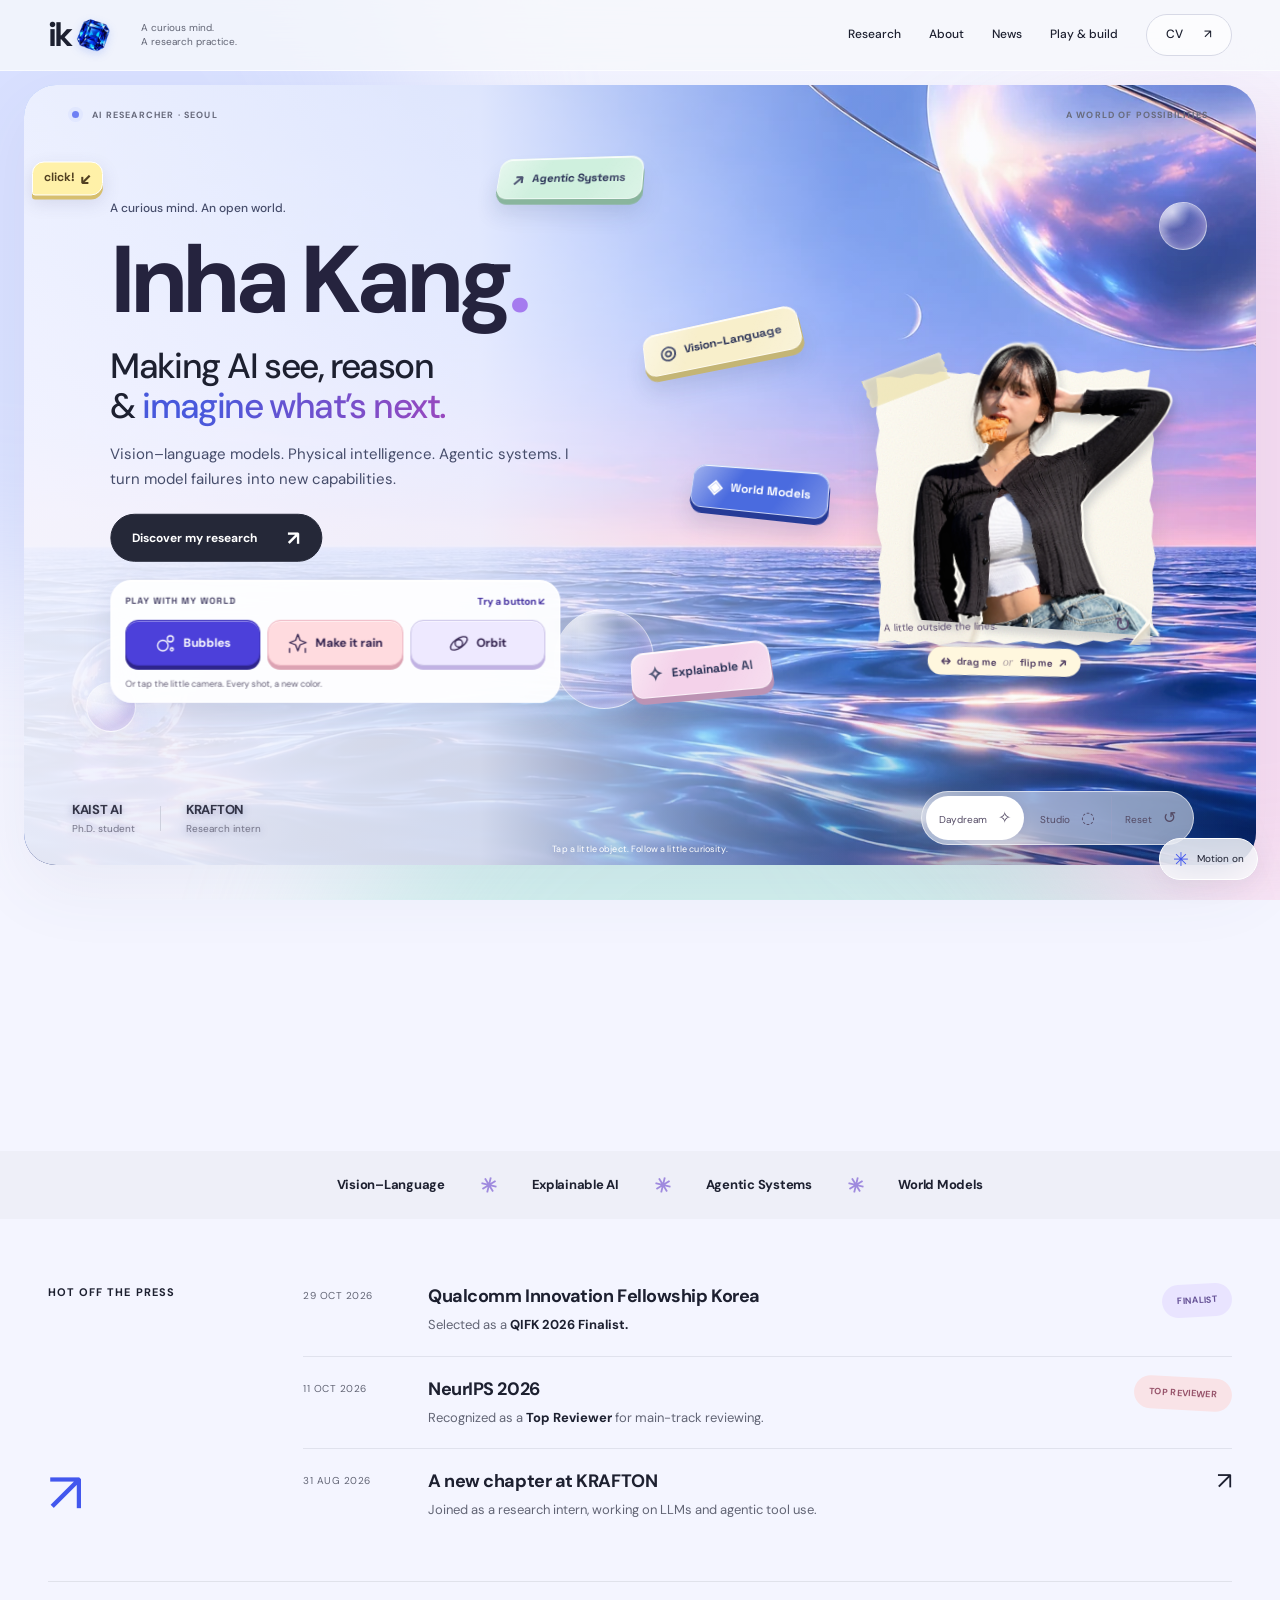
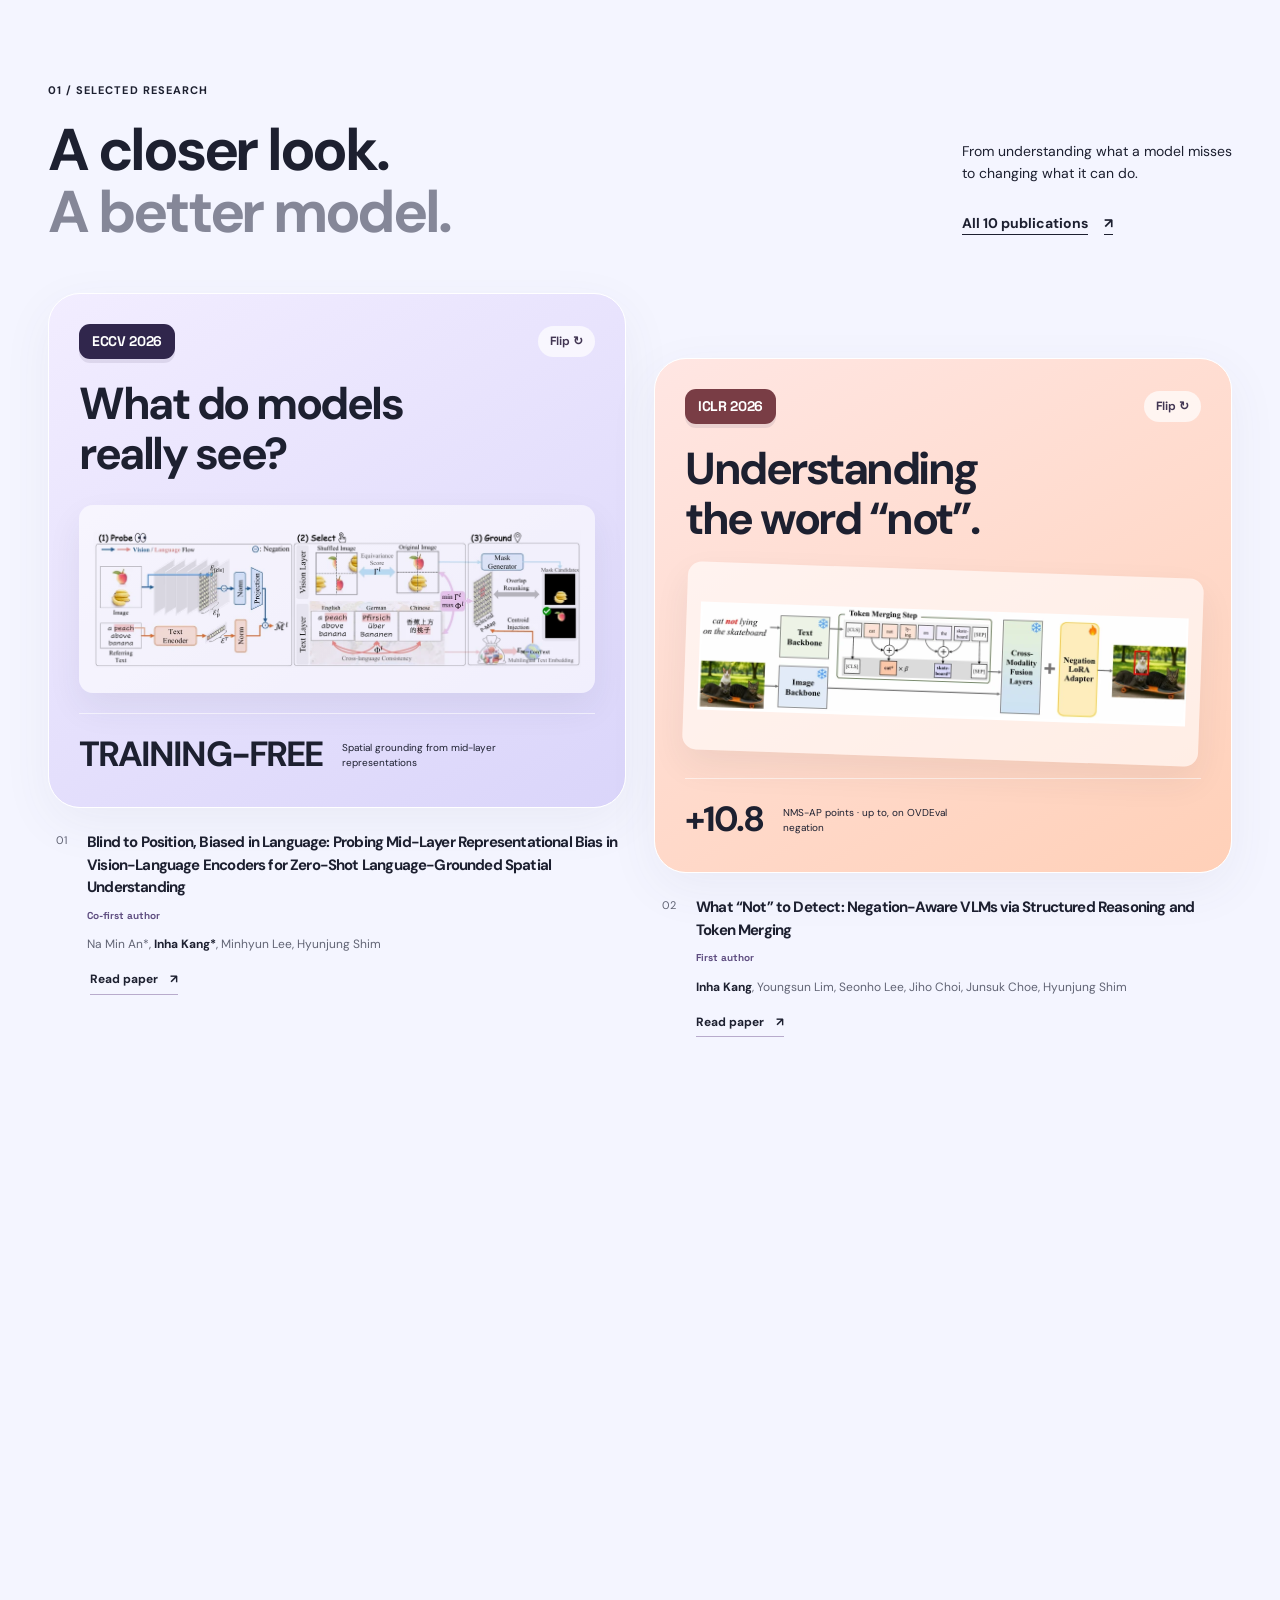
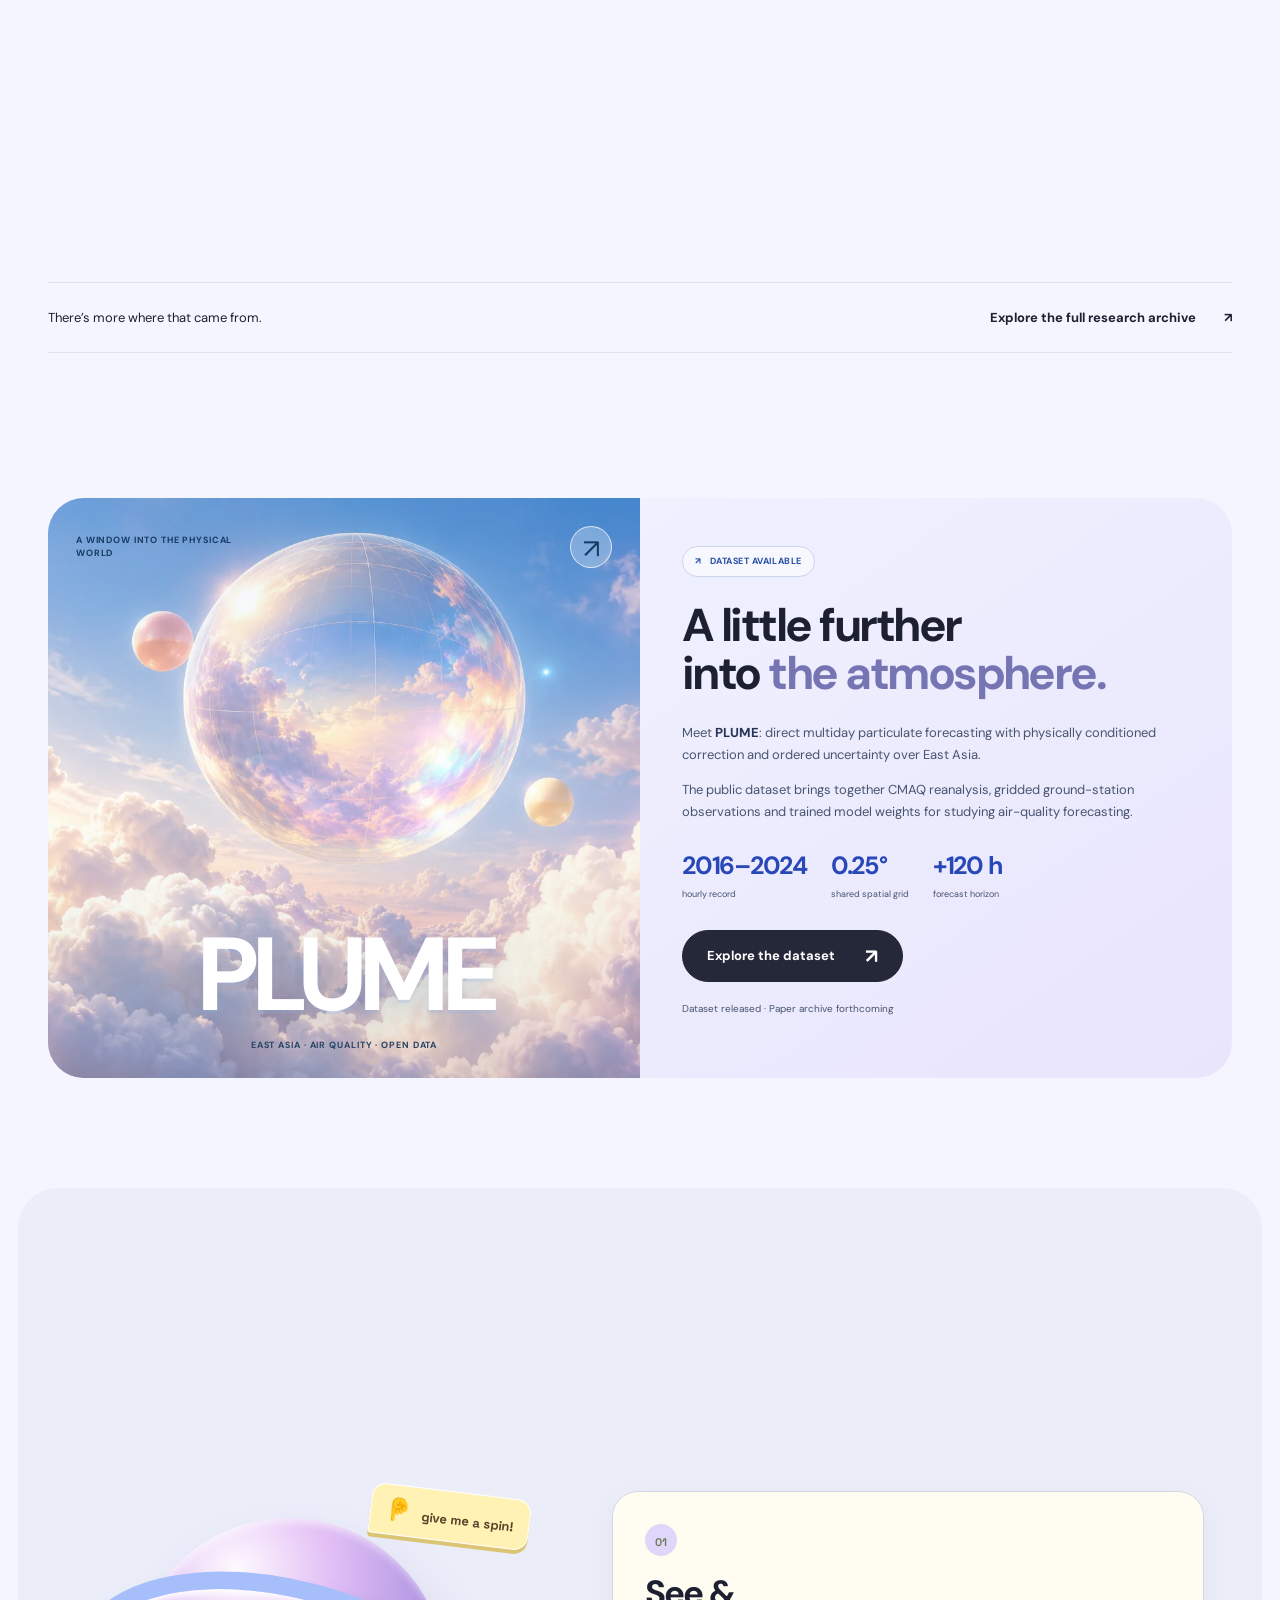
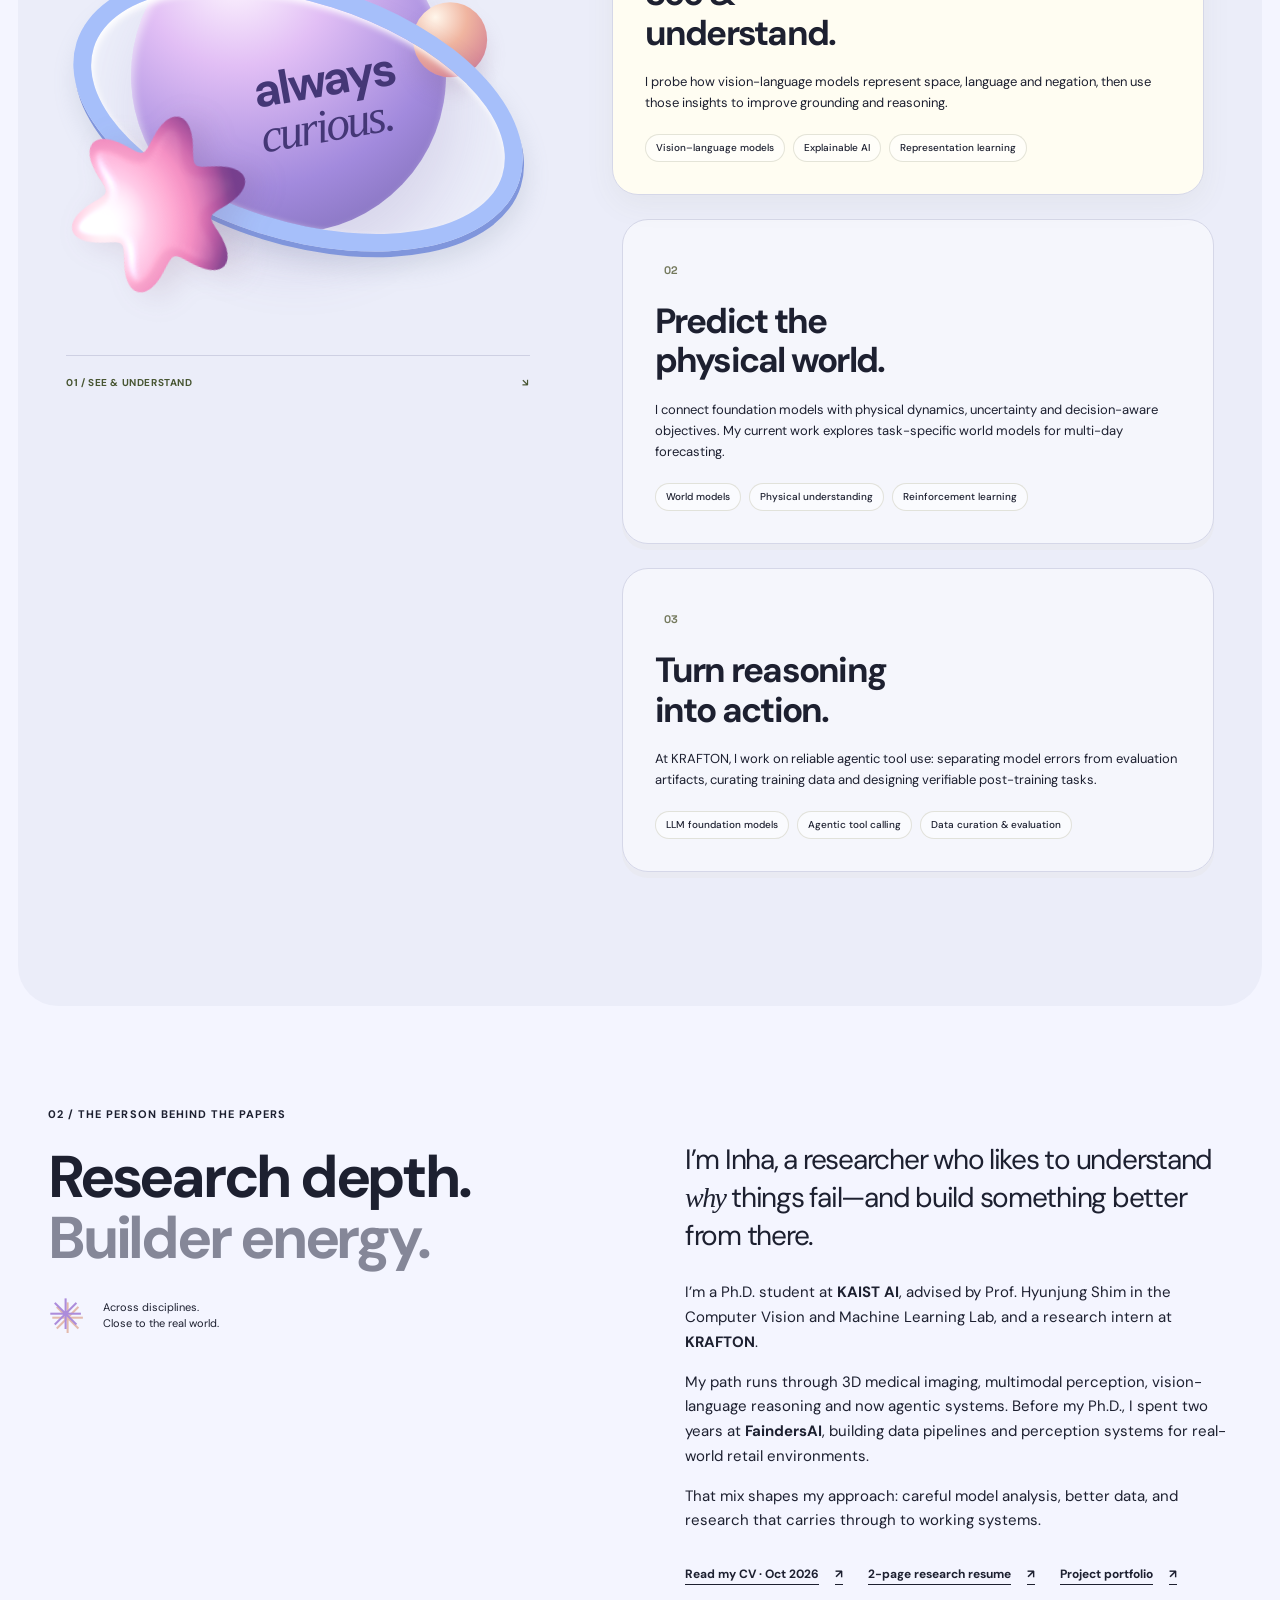
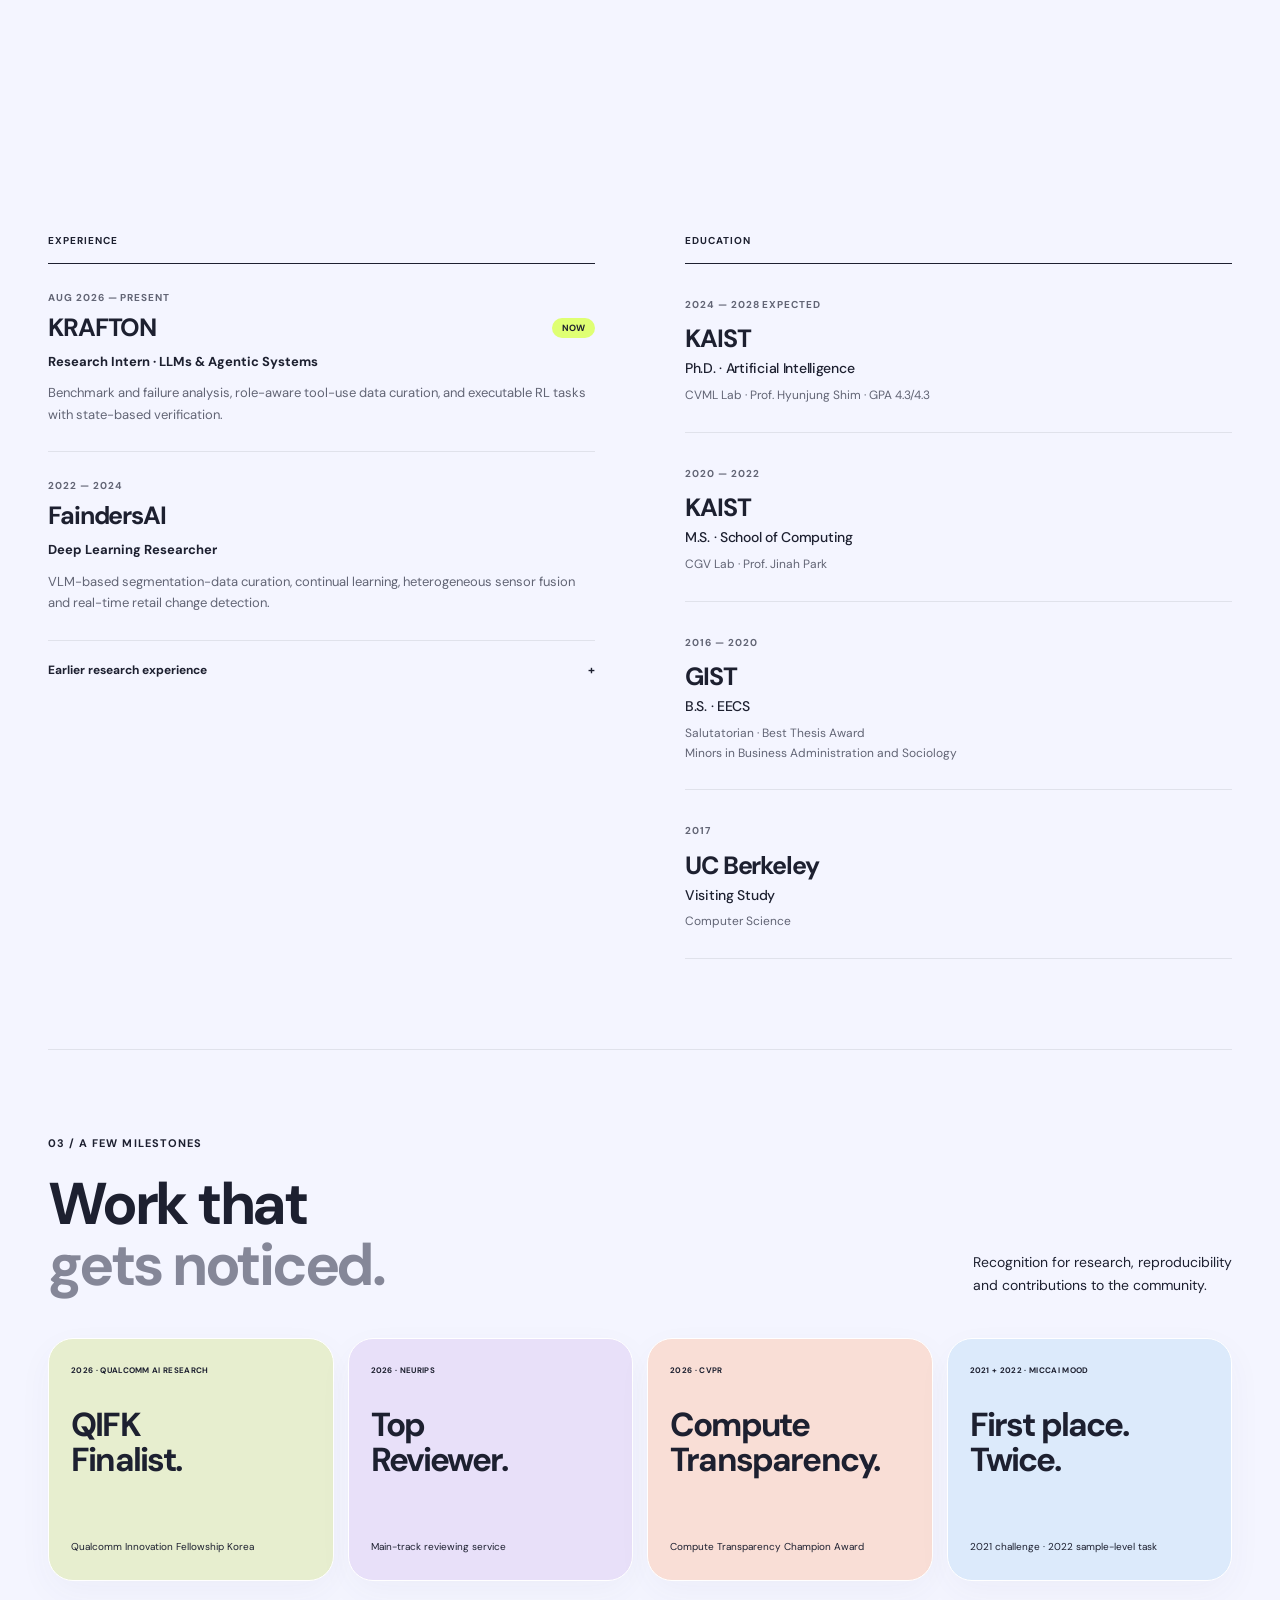
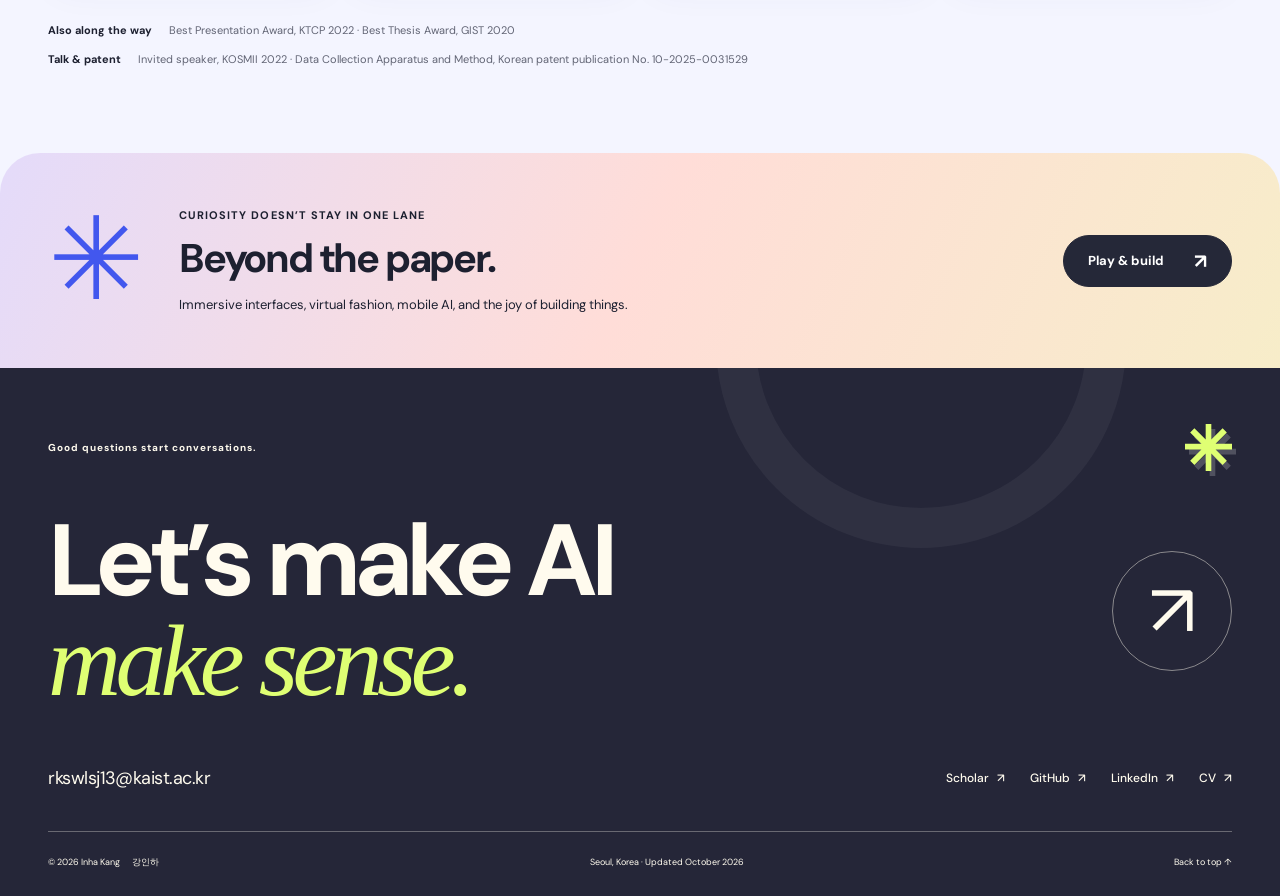
==== commit f7de2e1e: "Make the research playground readable, discoverable and interactive" ====
--- a/index.html
+++ b/index.html
@@ -45,11 +45,17 @@
     <link rel="stylesheet" href="assets/css/motion.css" />
     <script src="assets/js/site.js" defer></script>
     <script src="assets/js/motion.js" defer></script>
+    <script src="assets/js/type-play.js" defer></script>
+    <script src="assets/js/paper-flip.js" defer></script>
+    <script src="assets/js/planet-play.js" defer></script>
     <link rel="stylesheet" href="assets/css/experience.css" />
+    <link rel="stylesheet" href="assets/css/playground.css" />
+    <link rel="stylesheet" href="assets/css/papers.css" />
     <script type="module" src="assets/js/lab-scene.js"></script>
     <script src="assets/js/wonder.js" defer></script>
   </head>
   <body>
+    <div class="page-atmosphere" aria-hidden="true"><i></i><i></i><i></i></div>
     <div class="reading-progress" aria-hidden="true"></div>
     <button
       class="motion-toggle"
@@ -158,7 +164,7 @@
                 </span>
               </button>
               <span class="paper-hint" aria-hidden="true"
-                >drag me · flip me ↗</span
+                ><b>↔</b> drag me <i>or</i> flip me <b>↗</b></span
               >
               <p id="paper-help" class="paper-help">
                 Drag the paper, or use arrow keys to move it. Press Enter to
@@ -212,6 +218,35 @@
             </div>
             <canvas class="universe-canvas"></canvas>
           </div>
+          <button
+            class="camera-invite"
+            type="button"
+            aria-label="Take a bubble photo"
+            hidden
+          >
+            <span>click!</span><b aria-hidden="true">↙</b>
+          </button>
+          <nav
+            class="interest-constellation"
+            aria-label="Floating research interests"
+          >
+            <a class="interest-token token-vision" href="#directions"
+              ><span aria-hidden="true">◎</span>
+              <span class="token-label" data-proximity>Vision–Language</span></a
+            >
+            <a class="interest-token token-world" href="#directions"
+              ><span aria-hidden="true">◈</span>
+              <span class="token-label" data-proximity>World Models</span></a
+            >
+            <a class="interest-token token-agent" href="#directions"
+              ><span aria-hidden="true">↗</span>
+              <span class="token-label" data-proximity>Agentic Systems</span></a
+            >
+            <a class="interest-token token-explain" href="#directions"
+              ><span aria-hidden="true">✧</span>
+              <span class="token-label" data-proximity>Explainable AI</span></a
+            >
+          </nav>
           <div class="showcase-topline wrap">
             <p class="eyebrow">
               <span class="status-dot"></span> AI RESEARCHER · SEOUL
@@ -220,38 +255,70 @@
           </div>
           <div class="showcase-copy">
             <p class="showcase-kicker">A curious mind. An open world.</p>
-            <h1 id="hero-title">Inha Kang<span>.</span></h1>
+            <h1 id="hero-title" data-proximity>
+              Inha Kang<span class="title-dot">.</span>
+            </h1>
             <p class="showcase-statement">
               Making AI see, reason<br />&amp; <span>imagine what’s next.</span>
             </p>
             <p class="showcase-intro">
-              Vision–language models. Physical intelligence. Agentic systems.<br />I
-              turn model failures into new capabilities.
+              Vision–language models. Physical intelligence. Agentic systems.<br />
+              I turn model failures into new capabilities.
             </p>
             <div class="showcase-actions">
               <a class="button dark" href="#research"
                 >Discover my research <span aria-hidden="true">↗</span></a
               >
             </div>
-            <div
-              class="scene-controls"
-              role="group"
-              aria-label="Play with the research universe"
-            >
-              <button class="rain-button" type="button" hidden>
-                <span aria-hidden="true">✦</span> Make it rain
-              </button>
-              <button
-                class="orbit-button"
-                type="button"
-                aria-pressed="false"
-                hidden
+            <div class="play-dock" hidden>
+              <div class="play-dock-heading">
+                <p>PLAY WITH MY WORLD</p>
+                <span class="play-nudge"
+                  >Try a button <b aria-hidden="true">↙</b></span
+                >
+              </div>
+              <div
+                class="scene-controls"
+                role="group"
+                aria-label="Play with the research universe"
               >
-                <span aria-hidden="true">◎</span> Orbit
-              </button>
-              <button class="snap-button" type="button" hidden>
-                <span aria-hidden="true">▣</span> Bubbles
-              </button>
+                <button class="snap-button" type="button" hidden>
+                  <svg viewBox="0 0 28 28" aria-hidden="true">
+                    <circle cx="10" cy="17" r="7" />
+                    <circle cx="20" cy="8" r="4" />
+                    <circle cx="22" cy="22" r="2" />
+                  </svg>
+                  <span>Bubbles</span>
+                </button>
+                <button class="rain-button" type="button" hidden>
+                  <svg viewBox="0 0 28 28" aria-hidden="true">
+                    <path d="m14 2 3 8 8 3-8 3-3 8-3-8-8-3 8-3Z" />
+                    <path d="M3 21v5m21-5v5" />
+                  </svg>
+                  <span>Make it rain</span>
+                </button>
+                <button
+                  class="orbit-button"
+                  type="button"
+                  aria-pressed="false"
+                  hidden
+                >
+                  <svg viewBox="0 0 28 28" aria-hidden="true">
+                    <circle cx="14" cy="14" r="5" />
+                    <ellipse
+                      cx="14"
+                      cy="14"
+                      rx="13"
+                      ry="6"
+                      transform="rotate(-35 14 14)"
+                    />
+                  </svg>
+                  <span>Orbit</span>
+                </button>
+              </div>
+              <p class="play-dock-note">
+                Or tap the little camera. Every shot, a new color.
+              </p>
             </div>
             <button class="bubble-clear" type="button" hidden>
               Pop all bubbles <span aria-hidden="true">✧</span>
@@ -346,128 +413,290 @@
         </div>
         <div class="work-grid">
           <article class="work-card lilac">
-            <a
-              class="work-art"
-              href="https://arxiv.org/abs/2509.23098"
-              target="_blank"
-              rel="noopener noreferrer"
-              aria-label="Read Blind to Position, Biased in Language: Probing Mid-Layer Representational Bias in Vision-Language Encoders for Zero-Shot Language-Grounded Spatial Understanding"
-              ><div class="work-art-top">
-                <span class="eyebrow">ECCV 2026</span
-                ><span class="circle-arrow" aria-hidden="true">↗</span>
-              </div>
-              <h3>
-                What do models<br />
-                really see?
-              </h3>
-              <div class="paper-figure">
-                <img
-                  src="assets/img/multilingual.webp"
-                  alt="Research overview: Blind to Position, Biased in Language: Probing Mid-Layer Representational Bias in Vision-Language Encoders for Zero-Shot Language-Grounded Spatial Understanding"
-                  width="1000"
-                  height="380"
-                  loading="lazy"
-                />
-              </div>
-              <div class="work-art-bottom">
-                <strong>TRAINING-FREE</strong
-                ><span>Spatial grounding from mid-layer representations</span>
-              </div></a
-            >
+            <div class="paper-flip">
+              <div class="paper-turn">
+                <div class="work-art paper-face paper-front">
+                  <div class="work-art-top">
+                    <span class="venue-badge">ECCV 2026</span
+                    ><span class="flip-cue" aria-hidden="true">Flip ↻</span>
+                  </div>
+                  <h3>
+                    What do models<br />
+                    really see?
+                  </h3>
+                  <div class="paper-figure">
+                    <img
+                      src="assets/img/multilingual.webp"
+                      alt="Research overview: Blind to Position, Biased in Language: Probing Mid-Layer Representational Bias in Vision-Language Encoders for Zero-Shot Language-Grounded Spatial Understanding"
+                      width="1000"
+                      height="380"
+                      loading="lazy"
+                    />
+                  </div>
+                  <div class="work-art-bottom">
+                    <strong>TRAINING-FREE</strong
+                    ><span
+                      >Spatial grounding from mid-layer representations</span
+                    >
+                  </div>
+                </div>
+                <div
+                  class="work-art paper-face paper-back"
+                  id="paper-insight-1"
+                  aria-hidden="true"
+                >
+                  <div class="work-art-top">
+                    <span class="venue-badge">ECCV 2026</span
+                    ><span class="flip-cue" aria-hidden="true">Back ↶</span>
+                  </div>
+                  <h3>Look inside.<br /><em>Localize better.</em></h3>
+                  <ol class="insight-points">
+                    <li>
+                      <span class="insight-label">THE INSIGHT</span>
+                      <p>
+                        Final-layer alignment weakens
+                        <strong>position cues</strong> and preserves
+                        <strong>language-dependent bias</strong>.
+                      </p>
+                    </li>
+                    <li>
+                      <span class="insight-label">THE METHOD</span>
+                      <p>
+                        Reuse <strong>mid-layer spatial maps</strong> for
+                        zero-shot grounding, without task-specific training.
+                      </p>
+                    </li>
+                    <li>
+                      <span class="insight-label">THE CONTRIBUTION</span>
+                      <p>
+                        Connect layer-wise probing to better localization;
+                        mixed-language features offer another path to improved
+                        grounding.
+                      </p>
+                    </li>
+                  </ol>
+                  <div class="insight-result">
+                    <strong>+1–7</strong
+                    ><span>mIoU across nine RefCOCO benchmarks</span>
+                  </div>
+                </div>
+              </div>
+              <button
+                class="paper-flip-toggle"
+                type="button"
+                aria-expanded="false"
+                aria-controls="paper-insight-1"
+                aria-label="Flip ECCV 2026 card to read contributions"
+                hidden
+              ></button>
+            </div>
             <div class="work-caption">
               <span class="work-number">01</span>
               <div>
-                <p class="work-title">
+                <h3 class="work-title">
                   Blind to Position, Biased in Language: Probing Mid-Layer
                   Representational Bias in Vision-Language Encoders for
                   Zero-Shot Language-Grounded Spatial Understanding
-                </p>
+                </h3>
+                <p class="paper-role">Co-first author</p>
                 <p class="authors">
                   Na Min An*, <strong>Inha Kang*</strong>, Minhyun Lee, Hyunjung
                   Shim
                 </p>
               </div>
             </div>
+            <a
+              class="paper-source"
+              href="https://arxiv.org/abs/2509.23098"
+              target="_blank"
+              rel="noopener noreferrer"
+              >Read paper <span aria-hidden="true">↗</span></a
+            >
           </article>
           <article class="work-card peach">
-            <a
-              class="work-art"
-              href="https://arxiv.org/abs/2510.13232"
-              target="_blank"
-              rel="noopener noreferrer"
-              aria-label="Read What “Not” to Detect: Negation-Aware VLMs via Structured Reasoning and Token Merging"
-              ><div class="work-art-top">
-                <span class="eyebrow">ICLR 2026</span
-                ><span class="circle-arrow" aria-hidden="true">↗</span>
-              </div>
-              <h3>
-                Understanding<br />
-                the word “not”.
-              </h3>
-              <div class="paper-figure">
-                <img
-                  src="assets/img/negationVLM.webp"
-                  alt="Research overview: What “Not” to Detect: Negation-Aware VLMs via Structured Reasoning and Token Merging"
-                  width="1000"
-                  height="380"
-                  loading="lazy"
-                />
-              </div>
-              <div class="work-art-bottom">
-                <strong>+10.8</strong
-                ><span>NMS-AP points · up to, on OVDEval negation</span>
-              </div></a
-            >
+            <div class="paper-flip">
+              <div class="paper-turn">
+                <div class="work-art paper-face paper-front">
+                  <div class="work-art-top">
+                    <span class="venue-badge">ICLR 2026</span
+                    ><span class="flip-cue" aria-hidden="true">Flip ↻</span>
+                  </div>
+                  <h3>
+                    Understanding<br />
+                    the word “not”.
+                  </h3>
+                  <div class="paper-figure">
+                    <img
+                      src="assets/img/negationVLM.webp"
+                      alt="Research overview: What “Not” to Detect: Negation-Aware VLMs via Structured Reasoning and Token Merging"
+                      width="1000"
+                      height="380"
+                      loading="lazy"
+                    />
+                  </div>
+                  <div class="work-art-bottom">
+                    <strong>+10.8</strong
+                    ><span>NMS-AP points · up to, on OVDEval negation</span>
+                  </div>
+                </div>
+                <div
+                  class="work-art paper-face paper-back"
+                  id="paper-insight-2"
+                  aria-hidden="true"
+                >
+                  <div class="work-art-top">
+                    <span class="venue-badge">ICLR 2026</span
+                    ><span class="flip-cue" aria-hidden="true">Back ↶</span>
+                  </div>
+                  <h3>Give “not”<br /><em>its meaning back.</em></h3>
+                  <ol class="insight-points">
+                    <li>
+                      <span class="insight-label">THE DATA</span>
+                      <p>
+                        <strong>CoVAND</strong> builds instance-grounded
+                        negation examples through a structured reasoning and VQA
+                        pipeline.
+                      </p>
+                    </li>
+                    <li>
+                      <span class="insight-label">THE METHOD</span>
+                      <p>
+                        <strong>NegToMe</strong> merges negation and attributes
+                        into coherent tokens; targeted
+                        <strong>LoRA</strong> adapts the model efficiently.
+                      </p>
+                    </li>
+                    <li>
+                      <span class="insight-label">THE CONTRIBUTION</span>
+                      <p>
+                        Address affirmative bias at both the
+                        <strong>data</strong> and
+                        <strong>representation</strong> levels to reduce false
+                        positives.
+                      </p>
+                    </li>
+                  </ol>
+                  <div class="insight-result">
+                    <strong>+10.8</strong
+                    ><span>NMS-AP points, up to, on OVDEval negation</span>
+                  </div>
+                </div>
+              </div>
+              <button
+                class="paper-flip-toggle"
+                type="button"
+                aria-expanded="false"
+                aria-controls="paper-insight-2"
+                aria-label="Flip ICLR 2026 card to read contributions"
+                hidden
+              ></button>
+            </div>
             <div class="work-caption">
               <span class="work-number">02</span>
               <div>
-                <p class="work-title">
+                <h3 class="work-title">
                   What “Not” to Detect: Negation-Aware VLMs via Structured
                   Reasoning and Token Merging
-                </p>
+                </h3>
+                <p class="paper-role">First author</p>
                 <p class="authors">
                   <strong>Inha Kang</strong>, Youngsun Lim, Seonho Lee, Jiho
                   Choi, Junsuk Choe, Hyunjung Shim
                 </p>
               </div>
             </div>
+            <a
+              class="paper-source"
+              href="https://arxiv.org/abs/2510.13232"
+              target="_blank"
+              rel="noopener noreferrer"
+              >Read paper <span aria-hidden="true">↗</span></a
+            >
           </article>
           <article class="work-card lime">
-            <a
-              class="work-art"
-              href="https://arxiv.org/abs/2511.22169"
-              target="_blank"
-              rel="noopener noreferrer"
-              aria-label="Read Real-Time Long Horizon Air Quality Forecasting via Group-Relative Policy Optimization"
-              ><div class="work-art-top">
-                <span class="eyebrow">CVPR 2026</span
-                ><span class="circle-arrow" aria-hidden="true">↗</span>
-              </div>
-              <h3>
-                Better forecasts.<br />
-                Fewer false alarms.
-              </h3>
-              <div class="paper-figure">
-                <img
-                  src="assets/img/finedust.webp"
-                  alt="Research overview: Real-Time Long Horizon Air Quality Forecasting via Group-Relative Policy Optimization"
-                  width="1000"
-                  height="380"
-                  loading="lazy"
-                />
-              </div>
-              <div class="work-art-bottom">
-                <strong>−47.3%</strong
-                ><span>False-alarm rate · compared with SFT alone</span>
-              </div></a
-            >
+            <div class="paper-flip">
+              <div class="paper-turn">
+                <div class="work-art paper-face paper-front">
+                  <div class="work-art-top">
+                    <span class="venue-badge">CVPR 2026</span
+                    ><span class="flip-cue" aria-hidden="true">Flip ↻</span>
+                  </div>
+                  <h3>
+                    Better forecasts.<br />
+                    Fewer false alarms.
+                  </h3>
+                  <div class="paper-figure">
+                    <img
+                      src="assets/img/finedust.webp"
+                      alt="Research overview: Real-Time Long Horizon Air Quality Forecasting via Group-Relative Policy Optimization"
+                      width="1000"
+                      height="380"
+                      loading="lazy"
+                    />
+                  </div>
+                  <div class="work-art-bottom">
+                    <strong>−47.3%</strong
+                    ><span>False-alarm rate · compared with SFT alone</span>
+                  </div>
+                </div>
+                <div
+                  class="work-art paper-face paper-back"
+                  id="paper-insight-3"
+                  aria-hidden="true"
+                >
+                  <div class="work-art-top">
+                    <span class="venue-badge">CVPR 2026</span
+                    ><span class="flip-cue" aria-hidden="true">Back ↶</span>
+                  </div>
+                  <h3>Forecast for<br /><em>real decisions.</em></h3>
+                  <ol class="insight-points">
+                    <li>
+                      <span class="insight-label">THE DATA</span>
+                      <p>
+                        An East Asia <strong>CMAQ-OBS dataset</strong> supports
+                        real-time forecasts <strong>48–120 hours</strong> ahead.
+                      </p>
+                    </li>
+                    <li>
+                      <span class="insight-label">THE METHOD</span>
+                      <p>
+                        <strong>GRPO with class-wise rewards</strong> and
+                        curriculum rollout aligns forecasts with asymmetric
+                        warning costs.
+                      </p>
+                    </li>
+                    <li>
+                      <span class="insight-label">THE CONTRIBUTION</span>
+                      <p>
+                        Move beyond point-wise error to
+                        <strong>operational reliability</strong>, while
+                        maintaining competitive F1.
+                      </p>
+                    </li>
+                  </ol>
+                  <div class="insight-result">
+                    <strong>−47.3%</strong
+                    ><span>false-alarm rate versus the SFT-only baseline</span>
+                  </div>
+                </div>
+              </div>
+              <button
+                class="paper-flip-toggle"
+                type="button"
+                aria-expanded="false"
+                aria-controls="paper-insight-3"
+                aria-label="Flip CVPR 2026 card to read contributions"
+                hidden
+              ></button>
+            </div>
             <div class="work-caption">
               <span class="work-number">03</span>
               <div>
-                <p class="work-title">
+                <h3 class="work-title">
                   Real-Time Long Horizon Air Quality Forecasting via
                   Group-Relative Policy Optimization
-                </p>
+                </h3>
+                <p class="paper-role">First author</p>
                 <p class="authors">
                   <strong>Inha Kang</strong>, Eunki Kim, Wonjeong Ryu, Jaeyo
                   Shin, Seungjun Yu, Yoon-Hee Kang, Seongeun Jeong, Eunhye Kim,
@@ -475,49 +704,114 @@
                 </p>
               </div>
             </div>
+            <a
+              class="paper-source"
+              href="https://arxiv.org/abs/2511.22169"
+              target="_blank"
+              rel="noopener noreferrer"
+              >Read paper <span aria-hidden="true">↗</span></a
+            >
           </article>
           <article class="work-card sky">
-            <a
-              class="work-art"
-              href="https://arxiv.org/abs/2506.09883"
-              target="_blank"
-              rel="noopener noreferrer"
-              aria-label="Read 3D-Aware Vision-Language Models Fine-Tuning with Geometric Distillation"
-              ><div class="work-art-top">
-                <span class="eyebrow">Findings of EMNLP 2025</span
-                ><span class="circle-arrow" aria-hidden="true">↗</span>
-              </div>
-              <h3>
-                A sense of<br />
-                three dimensions.
-              </h3>
-              <div class="paper-figure">
-                <img
-                  src="assets/img/3dvlm.webp"
-                  alt="Research overview: 3D-Aware Vision-Language Models Fine-Tuning with Geometric Distillation"
-                  width="1000"
-                  height="380"
-                  loading="lazy"
-                />
-              </div>
-              <div class="work-art-bottom">
-                <strong>2D → 3D</strong
-                ><span>Geometric knowledge, distilled into VLMs</span>
-              </div></a
-            >
+            <div class="paper-flip">
+              <div class="paper-turn">
+                <div class="work-art paper-face paper-front">
+                  <div class="work-art-top">
+                    <span class="venue-badge">EMNLP 2025 · Findings</span
+                    ><span class="flip-cue" aria-hidden="true">Flip ↻</span>
+                  </div>
+                  <h3>
+                    A sense of<br />
+                    three dimensions.
+                  </h3>
+                  <div class="paper-figure">
+                    <img
+                      src="assets/img/3dvlm.webp"
+                      alt="Research overview: 3D-Aware Vision-Language Models Fine-Tuning with Geometric Distillation"
+                      width="1000"
+                      height="380"
+                      loading="lazy"
+                    />
+                  </div>
+                  <div class="work-art-bottom">
+                    <strong>2D → 3D</strong
+                    ><span>Geometric knowledge, distilled into VLMs</span>
+                  </div>
+                </div>
+                <div
+                  class="work-art paper-face paper-back"
+                  id="paper-insight-4"
+                  aria-hidden="true"
+                >
+                  <div class="work-art-top">
+                    <span class="venue-badge">EMNLP 2025 · Findings</span
+                    ><span class="flip-cue" aria-hidden="true">Back ↶</span>
+                  </div>
+                  <h3>Teach geometry.<br /><em>Keep the architecture.</em></h3>
+                  <ol class="insight-points">
+                    <li>
+                      <span class="insight-label">THE INSIGHT</span>
+                      <p>
+                        Image-text training alone leaves VLMs with limited
+                        <strong>3D spatial understanding</strong>.
+                      </p>
+                    </li>
+                    <li>
+                      <span class="insight-label">THE METHOD</span>
+                      <p>
+                        Distill
+                        <strong
+                          >correspondences, relative depth and cost
+                          volumes</strong
+                        >
+                        from pretrained 3D foundation models.
+                      </p>
+                    </li>
+                    <li>
+                      <span class="insight-label">THE CONTRIBUTION</span>
+                      <p>
+                        <strong>Annotation-free fine-tuning</strong> improves
+                        spatial reasoning without changing the VLM architecture
+                        or its image-text inputs.
+                      </p>
+                    </li>
+                  </ol>
+                  <div class="insight-result">
+                    <strong>2D → 3D</strong
+                    ><span>geometric knowledge transferred into VLMs</span>
+                  </div>
+                </div>
+              </div>
+              <button
+                class="paper-flip-toggle"
+                type="button"
+                aria-expanded="false"
+                aria-controls="paper-insight-4"
+                aria-label="Flip EMNLP 2025 · Findings card to read contributions"
+                hidden
+              ></button>
+            </div>
             <div class="work-caption">
               <span class="work-number">04</span>
               <div>
-                <p class="work-title">
+                <h3 class="work-title">
                   3D-Aware Vision-Language Models Fine-Tuning with Geometric
                   Distillation
-                </p>
+                </h3>
+                <p class="paper-role">Co-author</p>
                 <p class="authors">
                   Seonho Lee*, Jiho Choi*, <strong>Inha Kang</strong>, Jiwook
                   Kim, Junsung Park, Hyunjung Shim
                 </p>
               </div>
             </div>
+            <a
+              class="paper-source"
+              href="https://arxiv.org/abs/2506.09883"
+              target="_blank"
+              rel="noopener noreferrer"
+              >Read paper <span aria-hidden="true">↗</span></a
+            >
           </article>
         </div>
         <a class="archive-link" href="publications.html"
@@ -617,8 +911,8 @@
             ></span>
           </div>
           <div class="directions-layout">
-            <div class="thinking-sculpture" aria-hidden="true">
-              <div class="sculpture-stage">
+            <div class="thinking-sculpture">
+              <div class="sculpture-stage" aria-hidden="true">
                 <span class="sculpture-orbit"></span>
                 <span class="sculpture-orb"></span>
                 <img
@@ -634,6 +928,16 @@
                   >always<br /><em>curious.</em></span
                 >
               </div>
+              <button
+                class="planet-play"
+                type="button"
+                aria-label="Spin the research planet"
+                hidden
+              >
+                <span class="planet-invitation"
+                  ><b aria-hidden="true">☝</b> give me a spin!</span
+                >
+              </button>
               <div class="sculpture-steps">
                 <span data-sculpture-label>01 / SEE &amp; UNDERSTAND</span
                 ><span>↘</span>
--- a/assets/css/playground.css
+++ b/assets/css/playground.css
@@ -0,0 +1,838 @@
+/* An intimate opening scene, readable controls, and tactile research interests. */
+body:has(.page-atmosphere) {
+  isolation: isolate;
+  background: #f4f5ff;
+}
+.page-atmosphere {
+  position: fixed;
+  inset: 0;
+  z-index: -1;
+  overflow: hidden;
+  pointer-events: none;
+  background: linear-gradient(
+    145deg,
+    var(--ambient-a, #f0f1ff),
+    var(--ambient-b, #fff3ed)
+  );
+}
+.page-atmosphere i {
+  position: absolute;
+  width: 65vw;
+  height: 65vw;
+  max-width: 950px;
+  max-height: 950px;
+  border-radius: 50%;
+  filter: blur(80px);
+  opacity: 0.42;
+}
+.page-atmosphere i:nth-child(1) {
+  left: -30%;
+  top: -25%;
+  background: #b9c9ff;
+  transform: translate(var(--ambient-shift, 0px), var(--ambient-rise, 0px));
+}
+.page-atmosphere i:nth-child(2) {
+  right: -30%;
+  top: 15%;
+  background: #f3b5de;
+  transform: translate(
+    calc(var(--ambient-shift, 0px) * -0.6),
+    calc(var(--ambient-rise, 0px) * -0.3)
+  );
+}
+.page-atmosphere i:nth-child(3) {
+  left: 25%;
+  bottom: -65%;
+  background: #9ce3d6;
+  transform: translateY(calc(var(--ambient-rise, 0px) * -0.5));
+}
+.hero-showcase {
+  height: calc(100svh + 180px);
+  min-height: 950px;
+  max-height: 1180px;
+  padding-top: 14px;
+}
+.showcase-stage {
+  width: min(1320px, calc(100% - 48px));
+  margin-inline: auto;
+  top: 84px;
+  height: min(780px, calc(100svh - 100px));
+  min-height: 660px;
+  max-height: 780px;
+  border-radius: 32px;
+  box-shadow:
+    0 24px 70px #454e8112,
+    inset 0 0 0 1px #fff;
+}
+.showcase-topline {
+  top: 24px;
+}
+.showcase-copy {
+  left: 34%;
+  top: 47%;
+  width: 54%;
+}
+.showcase-copy h1 {
+  font-size: clamp(72px, 7.4vw, 104px);
+}
+.showcase-statement {
+  font-size: clamp(29px, 2.75vw, 38px);
+  margin-top: 16px;
+}
+.showcase-intro {
+  font-size: 15px;
+  line-height: 1.65;
+  margin-top: 16px;
+  max-width: 470px;
+}
+.showcase-intro br {
+  display: none;
+}
+.showcase-kicker {
+  font-size: 12px;
+  margin-bottom: 12px;
+}
+.showcase-actions {
+  margin-top: 22px;
+}
+.hero-world .world-photo-anchor {
+  width: clamp(245px, 24vw, 330px);
+  top: 31%;
+  right: 7%;
+}
+.hero-world .world-footer {
+  right: 5%;
+  bottom: 20px;
+}
+.showcase-bottom {
+  bottom: 28px;
+}
+.scene-caption {
+  bottom: 8px;
+}
+.section-heading h2,
+.about-heading h2 {
+  font-size: clamp(38px, 4.6vw, 64px);
+}
+.play-dock {
+  width: min(450px, 100%);
+  margin-top: 18px;
+  padding: 13px 14px 11px;
+  border: 1px solid #fff;
+  border-radius: 21px;
+  background: #ffffffed;
+  box-shadow:
+    0 10px 30px #46559c24,
+    inset 0 1px 0 #fff;
+  backdrop-filter: blur(18px);
+}
+.play-dock-heading {
+  display: flex;
+  align-items: center;
+  justify-content: space-between;
+  gap: 10px;
+  margin-bottom: 10px;
+}
+.play-dock-heading p {
+  font:
+    700 9px/1.2 "Space Grotesk",
+    sans-serif;
+  letter-spacing: 0.11em;
+  color: #494569;
+}
+.play-nudge {
+  font-size: 10px;
+  color: #4430a0;
+  font-weight: 700;
+}
+.play-dock .scene-controls {
+  margin: 0;
+  gap: 7px;
+}
+.play-dock .scene-controls button {
+  flex: 1;
+  justify-content: center;
+  min-height: 46px;
+  padding: 10px 9px;
+  border-radius: 13px;
+  border: 1px solid #cbc4e8;
+  background: #eee9ff;
+  color: #33234f;
+  font-weight: 700;
+  gap: 7px;
+  box-shadow:
+    0 4px 0 #c1b2e3,
+    inset 0 1px 0 #fff9;
+  transition:
+    transform 0.3s var(--spring),
+    box-shadow 0.3s,
+    background 0.3s;
+}
+.play-dock .scene-controls button span {
+  color: inherit;
+  font-size: 12px;
+  white-space: nowrap;
+  line-height: 1;
+}
+.play-dock .scene-controls svg {
+  width: 21px;
+  height: 21px;
+  flex: 0 0 auto;
+  fill: none;
+  stroke: currentColor;
+  stroke-width: 1.7;
+  stroke-linecap: round;
+  stroke-linejoin: round;
+}
+.play-dock .scene-controls .snap-button {
+  color: white;
+  background: #4c40da;
+  border-color: #4035bd;
+  box-shadow:
+    0 4px 0 #2e258c,
+    inset 0 1px 0 #ffffff60;
+}
+.play-dock .scene-controls .rain-button {
+  background: #ffdbdf;
+  border-color: #eeb7c4;
+  box-shadow:
+    0 4px 0 #dca3b3,
+    inset 0 1px 0 #fff9;
+}
+.play-dock .scene-controls button:hover:not(:disabled),
+.play-dock .scene-controls button:focus-visible {
+  transform: translateY(-3px);
+  box-shadow:
+    0 7px 0 #7762a9,
+    0 10px 22px #55548a25;
+}
+.play-dock .scene-controls button:active:not(:disabled) {
+  transform: translateY(3px);
+  box-shadow: 0 1px 0 #7762a9;
+}
+.play-dock .scene-controls button[aria-pressed="true"] {
+  background: #d4ffc9;
+  border-color: #90b997;
+  box-shadow: 0 4px 0 #8db194;
+}
+.play-dock .scene-controls button:disabled {
+  opacity: 0.65;
+  cursor: progress;
+}
+.play-dock-note {
+  margin-top: 12px;
+  color: #666078;
+  font-size: 9px;
+  line-height: 1.4;
+}
+.motion-active .hero-showcase.is-in-view:not(.has-played) .play-dock {
+  animation: play-invitation 2.8s ease-in-out 3;
+}
+.motion-active .hero-showcase.is-in-view:not(.has-played) .play-nudge {
+  animation: play-point 1.4s ease-in-out 6;
+}
+@keyframes play-invitation {
+  50% {
+    box-shadow:
+      0 10px 30px #46559c24,
+      0 0 0 5px #8f78ee22,
+      0 0 0 11px #8f78ee08;
+  }
+}
+@keyframes play-point {
+  50% {
+    transform: translate(-2px, 3px);
+  }
+}
+.showcase-copy .bubble-clear {
+  background: #fff;
+  border: 1px solid #aca3cc;
+  color: #352a56;
+  z-index: 2;
+}
+.interest-constellation {
+  position: absolute;
+  inset: 0;
+  z-index: 4;
+  pointer-events: none;
+  perspective: 1000px;
+}
+.interest-token {
+  position: absolute;
+  pointer-events: auto;
+  display: flex;
+  align-items: center;
+  justify-content: center;
+  gap: 9px;
+  padding: 12px 16px;
+  border: 1px solid #ffffffb3;
+  border-radius: 13px;
+  background: var(--token-face);
+  color: var(--token-ink, #272f54);
+  font:
+    700 12px/1.2 "Space Grotesk",
+    sans-serif;
+  white-space: nowrap;
+  transform: perspective(600px) rotateX(14deg) rotateY(-12deg)
+    rotate(var(--token-tilt));
+  transform-style: preserve-3d;
+  box-shadow:
+    0 2px 0 var(--token-edge),
+    0 4px 0 var(--token-edge),
+    1px 6px 0 var(--token-edge),
+    0 16px 22px #22335c20,
+    inset 0 1px 1px #fff;
+  transition:
+    scale 0.4s var(--spring),
+    filter 0.4s;
+}
+.interest-token::after {
+  content: "";
+  position: absolute;
+  inset: 0;
+  border-radius: inherit;
+  pointer-events: none;
+  background: linear-gradient(
+    120deg,
+    #fff7,
+    transparent 35%,
+    transparent 66%,
+    #fff4
+  );
+}
+.interest-token span {
+  font-size: 20px;
+  line-height: 1;
+}
+.interest-token:hover,
+.interest-token:focus-visible {
+  scale: 1.08;
+  filter: brightness(1.06);
+}
+.token-vision {
+  --token-face: #f8efcb;
+  --token-edge: #c4b575;
+  --token-tilt: -8deg;
+  left: 50%;
+  top: 30%;
+}
+.token-world {
+  --token-face: #4a6bdf;
+  --token-edge: #263b97;
+  --token-ink: white;
+  --token-tilt: 8deg;
+  left: 54%;
+  top: 49%;
+}
+.token-agent {
+  --token-face: #cff0de;
+  --token-edge: #89b59d;
+  --token-tilt: 6deg;
+  left: 38%;
+  top: 9%;
+}
+.token-explain {
+  --token-face: #f4d2ea;
+  --token-edge: #bc93b4;
+  --token-tilt: -5deg;
+  left: 49%;
+  top: 72%;
+}
+.motion-active .hero-showcase.is-in-view .interest-token {
+  animation: interest-drift 7s ease-in-out infinite alternate;
+}
+.interest-token:nth-child(2) {
+  animation-delay: -3s !important;
+}
+.interest-token:nth-child(3) {
+  animation-delay: -5s !important;
+}
+.interest-token:nth-child(4) {
+  animation-delay: -1s !important;
+}
+@keyframes interest-drift {
+  from {
+    translate: -4px 3px;
+    rotate: -2deg;
+  }
+  to {
+    translate: 5px -9px;
+    rotate: 2deg;
+  }
+}
+@media (min-width: 601px) and (max-width: 1000px) {
+  .showcase-stage {
+    width: calc(100% - 32px);
+    min-height: 740px;
+  }
+  .showcase-copy {
+    width: 56%;
+    left: 33%;
+    top: 47%;
+  }
+  .showcase-copy h1 {
+    font-size: 8.1vw;
+  }
+  .showcase-statement {
+    font-size: clamp(25px, 3.2vw, 32px);
+  }
+  .showcase-intro {
+    font-size: 13px;
+    max-width: 340px;
+  }
+  .hero-world .world-photo-anchor {
+    width: 215px;
+    right: 4%;
+    top: 34%;
+  }
+  .play-dock {
+    padding: 11px 10px;
+  }
+  .play-dock .scene-controls button {
+    padding-inline: 7px;
+    gap: 4px;
+  }
+  .play-dock .scene-controls button span {
+    font-size: 10px;
+  }
+  .play-dock .scene-controls svg {
+    width: 17px;
+    height: 17px;
+  }
+  .play-dock-note {
+    font-size: 8px;
+  }
+  .interest-token {
+    font-size: 10px;
+    padding: 9px 12px;
+    gap: 6px;
+  }
+  .interest-token span {
+    font-size: 16px;
+  }
+  .token-vision {
+    left: 49%;
+    top: 28%;
+  }
+  .token-world {
+    left: 69%;
+    top: 73%;
+  }
+  .token-agent {
+    left: 36%;
+    top: 11%;
+  }
+  .token-explain {
+    left: 31%;
+    top: 81%;
+  }
+}
+@media (max-width: 600px) {
+  .hero-showcase {
+    height: 1080px;
+    min-height: 1080px;
+    max-height: none;
+    padding-top: 7px;
+  }
+  .showcase-stage {
+    width: calc(100% - 16px);
+    top: 72px;
+    height: 900px;
+    min-height: 900px;
+    max-height: none;
+    border-radius: 23px;
+  }
+  .showcase-topline {
+    top: 20px;
+    width: calc(100% - 32px);
+  }
+  .showcase-copy,
+  .motion-off .showcase-copy {
+    left: 16px;
+    top: 51px;
+    width: calc(100% - 32px);
+  }
+  .showcase-copy h1 {
+    font-size: clamp(50px, 15vw, 74px);
+  }
+  .showcase-statement {
+    font-size: clamp(23px, 6vw, 30px);
+    margin-top: 12px;
+  }
+  .showcase-intro {
+    font-size: 12px;
+    margin-top: 12px;
+    max-width: none;
+  }
+  .showcase-actions {
+    margin-top: 14px;
+  }
+  .play-dock {
+    width: 100%;
+    margin-top: 14px;
+    padding: 11px 10px 9px;
+    border-radius: 17px;
+    text-align: left;
+  }
+  .play-dock-heading {
+    margin-bottom: 9px;
+  }
+  .play-dock-heading p {
+    font-size: 8px;
+  }
+  .play-nudge {
+    font-size: 9px;
+  }
+  .play-dock .scene-controls {
+    gap: 5px;
+  }
+  .play-dock .scene-controls button {
+    min-height: 44px;
+    padding: 8px 5px;
+    gap: 4px;
+    border-radius: 10px;
+  }
+  .play-dock .scene-controls button span {
+    font-size: 10px;
+  }
+  .play-dock .scene-controls svg {
+    width: 17px;
+    height: 17px;
+  }
+  .play-dock-note {
+    font-size: 8px;
+    margin-top: 11px;
+    text-align: center;
+  }
+  .hero-world .world-photo-anchor {
+    width: 195px;
+    right: calc(50% - 97.5px);
+    top: 450px;
+  }
+  .hero-world .world-footer {
+    bottom: 60px;
+    left: 0;
+    right: 0;
+  }
+  .showcase-bottom {
+    bottom: 20px;
+  }
+  .scene-caption {
+    bottom: 4px;
+    font-size: 7px;
+    width: 210px;
+  }
+  .interest-token {
+    font-size: 9px;
+    padding: 9px 10px;
+    gap: 5px;
+    border-radius: 10px;
+  }
+  .interest-token span {
+    font-size: 15px;
+  }
+  .token-vision {
+    left: 6%;
+    top: 681px;
+  }
+  .token-world {
+    left: auto;
+    right: 6%;
+    top: 677px;
+  }
+  .token-agent {
+    left: 9%;
+    top: 729px;
+  }
+  .token-explain {
+    left: auto;
+    right: 7%;
+    top: 725px;
+  }
+  .page-atmosphere i {
+    filter: blur(45px);
+  }
+}
+@media (prefers-reduced-motion: reduce) {
+  .interest-token,
+  .play-dock,
+  .play-nudge {
+    animation: none !important;
+  }
+  .page-atmosphere i {
+    transform: none;
+  }
+}
+@media print {
+  .page-atmosphere,
+  .interest-constellation,
+  .play-dock {
+    display: none !important;
+  }
+  .hero-showcase {
+    height: auto;
+    min-height: 0;
+    padding: 0;
+  }
+  .showcase-stage {
+    width: 100%;
+    height: 450px;
+    min-height: 450px;
+    top: 0;
+  }
+}
+
+/* The pointer lens lifts nearby glyphs without shifting neighboring content. */
+.showcase-copy h1 {
+  letter-spacing: -0.065em;
+}
+.showcase-copy h1 .proximity-letter {
+  color: inherit;
+}
+.showcase-copy h1 .title-dot {
+  color: #a57bef;
+}
+.interest-token .token-label,
+.interest-token .proximity-letter {
+  font: inherit;
+}
+.proximity-letter {
+  display: inline-block;
+  transform-origin: 50% 78%;
+  transition: transform 240ms cubic-bezier(0.2, 0.8, 0.25, 1);
+}
+.motion-off .proximity-letter {
+  transform: none !important;
+}
+@media (prefers-reduced-motion: reduce), (hover: none) {
+  .proximity-letter {
+    transform: none !important;
+    transition: none;
+  }
+}
+
+/* Small, different invitations explain what each playful object does. */
+.camera-invite {
+  position: absolute;
+  top: 0;
+  left: 0;
+  z-index: 5;
+  display: flex;
+  align-items: center;
+  gap: 5px;
+  padding: 7px 11px;
+  border: 1px solid #fff;
+  border-radius: 12px 12px 12px 3px;
+  background: #fff1a8;
+  color: #514021;
+  box-shadow:
+    0 4px 0 #d7bf6e,
+    0 7px 18px #43467326;
+  font:
+    700 12px/1.1 "Space Grotesk",
+    sans-serif;
+  cursor: pointer;
+}
+.camera-invite b {
+  font-size: 18px;
+  line-height: 1;
+}
+.motion-active .hero-showcase.is-in-view:not(.camera-played) .camera-invite b {
+  animation: camera-point 1.4s ease-in-out 8;
+}
+.camera-invite:hover {
+  background: #fffbd7;
+}
+.motion-active .hero-showcase.is-in-view:not(.has-played) .snap-button svg {
+  animation: bubble-invite 2.4s ease-in-out 4;
+}
+.motion-active .hero-showcase.is-in-view:not(.has-played) .rain-button svg {
+  animation: rain-invite 2.4s ease-in-out 4;
+  animation-delay: 0.6s;
+}
+.motion-active .hero-showcase.is-in-view:not(.has-played) .orbit-button svg {
+  animation: orbit-invite 3s ease-in-out 3;
+  animation-delay: 1.2s;
+}
+.curiosity-world.hero-world[data-world] .paper-hint {
+  width: max-content;
+  max-width: 100%;
+  left: 50%;
+  padding: 6px 10px;
+  border-radius: 99px;
+  background: #fff7de;
+  color: #584567;
+  text-shadow: none;
+  box-shadow: 0 3px 12px #18286524;
+  font:
+    700 10px/1.2 "Space Grotesk",
+    sans-serif;
+  transform: translateX(-50%) rotate(-3deg);
+}
+.paper-hint b {
+  display: inline-block;
+  padding-inline: 3px;
+  font-size: 13px;
+}
+.paper-hint i {
+  opacity: 0.5;
+  margin-inline: 3px;
+  font:
+    italic 12px Georgia,
+    serif;
+}
+.motion-active .hero-showcase.is-in-view .paper-hint b:first-child {
+  animation: drag-invite 2s ease-in-out 4;
+}
+.planet-play {
+  position: absolute;
+  top: 0;
+  left: 0;
+  width: 100%;
+  height: calc(100% - 40px);
+  z-index: 6;
+  padding: 0;
+  border: 0;
+  border-radius: 50%;
+  background: transparent;
+  cursor: pointer;
+}
+.planet-invitation {
+  position: absolute;
+  top: 0;
+  right: 0;
+  padding: 10px 15px;
+  border: 1px solid white;
+  border-radius: 14px 14px 14px 3px;
+  background: #fff2b4;
+  color: #584329;
+  box-shadow: 0 4px 0 #dbc472;
+  font:
+    700 13px/1.3 "Space Grotesk",
+    sans-serif;
+  rotate: 7deg;
+}
+.planet-invitation b {
+  font-size: 22px;
+  display: inline-block;
+  rotate: 180deg;
+  margin-right: 6px;
+}
+.motion-active
+  .thinking-sculpture.is-in-view:not(.has-spun)
+  .planet-invitation {
+  animation: planet-invite 1.8s ease-in-out 6;
+}
+.thinking-sculpture[data-palette="1"] .sculpture-orb {
+  background: radial-gradient(
+    circle at 28% 20%,
+    #f5fff5,
+    #c1f0d5 28%,
+    #65c3bc 65%,
+    #40879c
+  );
+}
+.thinking-sculpture[data-palette="2"] .sculpture-orb {
+  background: radial-gradient(
+    circle at 28% 20%,
+    #fff8ed,
+    #ffd3ae 28%,
+    #ee9eac 65%,
+    #a471ad
+  );
+}
+.planet-spark {
+  position: absolute;
+  z-index: 5;
+  left: 50%;
+  top: 45%;
+  width: 14px;
+  height: 14px;
+  border-radius: 50%;
+  box-shadow:
+    inset -2px -3px 4px #28234930,
+    inset 1px 2px 2px #fff;
+  pointer-events: none;
+}
+@keyframes camera-point {
+  50% {
+    translate: -3px 4px;
+    rotate: -10deg;
+  }
+}
+@keyframes bubble-invite {
+  45% {
+    translate: 0 -4px;
+    scale: 1.15;
+  }
+}
+@keyframes rain-invite {
+  35% {
+    rotate: -18deg;
+    translate: 0 -2px;
+  }
+  65% {
+    rotate: 15deg;
+    translate: 0 3px;
+  }
+}
+@keyframes orbit-invite {
+  70%,
+  100% {
+    rotate: 180deg;
+  }
+}
+@keyframes drag-invite {
+  30% {
+    translate: -4px 0;
+  }
+  70% {
+    translate: 4px 0;
+  }
+}
+@keyframes planet-invite {
+  45% {
+    translate: -3px 7px;
+    rotate: 4deg;
+  }
+}
+@media (max-width: 600px) {
+  .camera-invite {
+    font-size: 10px;
+    padding: 5px 9px;
+  }
+  .curiosity-world.hero-world[data-world] .paper-hint {
+    font-size: 8px;
+    padding: 5px 7px;
+  }
+  .planet-invitation {
+    font-size: 11px;
+    padding: 8px 12px;
+  }
+}
+@media (prefers-reduced-motion: reduce) {
+  .camera-invite b,
+  .scene-controls svg,
+  .paper-hint b,
+  .planet-invitation {
+    animation: none !important;
+  }
+}
+@media print {
+  .camera-invite,
+  .planet-play,
+  .planet-spark {
+    display: none !important;
+  }
+}
+
+.direction .direction-number {
+  width: 32px;
+  height: 32px;
+  display: grid;
+  place-items: center;
+  border-radius: 50%;
+  font:
+    700 11px/1 "Space Grotesk",
+    sans-serif;
+}
--- a/assets/css/papers.css
+++ b/assets/css/papers.css
@@ -0,0 +1,272 @@
+/* Paper objects: prominent proceedings, a tactile turn, and concise evidence. */
+.venue-badge,
+.pub-meta .venue {
+  display: inline-flex;
+  align-items: center;
+  width: fit-content;
+  padding: 9px 13px;
+  border-radius: 11px;
+  background: #30264c;
+  color: white;
+  font:
+    700 14px/1.25 "Space Grotesk",
+    sans-serif;
+  letter-spacing: -0.025em;
+  box-shadow: 0 4px 0 #30264c1a;
+}
+.peach .venue-badge {
+  background: #793d45;
+}
+.lime .venue-badge {
+  background: #36543c;
+}
+.sky .venue-badge {
+  background: #254d7e;
+}
+.pub-meta {
+  align-items: center;
+  gap: 12px;
+}
+.pub-meta .venue {
+  padding: 7px 11px;
+  font-size: 13px;
+}
+.paper-flip {
+  position: relative;
+  perspective: 1600px;
+}
+.paper-turn {
+  display: grid;
+  transform-style: preserve-3d;
+}
+.motion-active .paper-turn {
+  transition: transform 800ms cubic-bezier(0.2, 0.75, 0.2, 1);
+}
+.paper-flip.is-flipped .paper-turn {
+  transform: rotateY(180deg);
+}
+.paper-flip .paper-face {
+  grid-area: 1 / 1;
+  backface-visibility: hidden;
+  -webkit-backface-visibility: hidden;
+  margin: 0;
+  transform: none;
+  display: flex;
+  flex-direction: column;
+  min-width: 0;
+}
+.paper-flip .paper-face::after {
+  display: none;
+}
+.paper-flip .paper-front:hover {
+  transform: none;
+}
+.paper-flip .paper-back,
+.paper-flip .paper-back:hover {
+  transform: rotateY(180deg);
+}
+.paper-flip .paper-back {
+  display: none;
+}
+.paper-flip.is-flippable .paper-back {
+  display: flex;
+}
+.paper-flip-toggle {
+  position: absolute;
+  inset: 0;
+  z-index: 3;
+  width: 100%;
+  border: 0;
+  border-radius: 32px;
+  padding: 0;
+  background: transparent;
+  cursor: pointer;
+  -webkit-tap-highlight-color: transparent;
+}
+.paper-flip-toggle:focus-visible {
+  outline: 3px solid #4c40da;
+  outline-offset: 5px;
+}
+.flip-cue {
+  font:
+    700 12px/1.2 "Space Grotesk",
+    sans-serif;
+  color: #423653;
+  border-radius: 99px;
+  padding: 8px 12px;
+  background: #ffffffb3;
+  transition: translate 0.35s;
+}
+.paper-flip:hover .flip-cue {
+  translate: -3px 0;
+}
+.paper-front .work-art-bottom {
+  margin-top: auto;
+}
+.paper-flip .paper-back h3 {
+  font-size: clamp(28px, 3.2vw, 42px);
+  line-height: 1.08;
+  min-height: 0;
+  margin-block: 22px;
+}
+.paper-back h3 em {
+  font-family: Georgia, serif;
+  font-weight: 400;
+  letter-spacing: -0.04em;
+}
+.insight-points {
+  list-style: none;
+  display: grid;
+  gap: 15px;
+  margin: 0 0 22px;
+  padding: 0;
+}
+.insight-points li {
+  display: grid;
+  grid-template-columns: 92px 1fr;
+  align-items: start;
+  gap: 16px;
+}
+.insight-label {
+  padding-top: 3px;
+  font:
+    700 9px/1.5 "Space Grotesk",
+    sans-serif;
+  letter-spacing: 0.06em;
+  color: #5a4b6c;
+}
+.insight-points p {
+  font-size: 13px;
+  line-height: 1.6;
+  color: #4d485a;
+}
+.insight-points strong {
+  font-family: "Space Grotesk", sans-serif;
+  color: #272237;
+  font-weight: 700;
+}
+.insight-result {
+  margin-top: auto;
+  padding: 16px 18px;
+  border-radius: 16px;
+  background: #ffffff9c;
+  display: flex;
+  align-items: center;
+  gap: 20px;
+}
+.insight-result strong {
+  flex: none;
+  font:
+    700 32px/1 "Space Grotesk",
+    sans-serif;
+  letter-spacing: -0.05em;
+  color: #332b54;
+}
+.insight-result span {
+  font-size: 11px;
+  line-height: 1.45;
+  color: #514765;
+}
+.paper-role {
+  display: inline-block;
+  font:
+    700 10px/1.3 "Space Grotesk",
+    sans-serif;
+  color: #5e4d80;
+  margin-top: 10px;
+}
+.paper-source {
+  display: inline-flex;
+  align-items: center;
+  gap: 12px;
+  margin: 16px 0 0 42px;
+  padding-bottom: 4px;
+  font-weight: 700;
+  font-size: 12px;
+  border-bottom: 1px solid #b8abcc;
+}
+.paper-source:hover {
+  color: #5643bd;
+  border-color: currentColor;
+}
+@media (max-width: 1000px) {
+  .paper-flip .paper-face {
+    padding: 24px;
+  }
+  .insight-points li {
+    grid-template-columns: 1fr;
+    gap: 4px;
+  }
+  .insight-points {
+    gap: 13px;
+  }
+}
+@media (max-width: 600px) {
+  .paper-flip .paper-face {
+    padding: 21px;
+    border-radius: 25px;
+  }
+  .venue-badge {
+    font-size: 13px;
+    padding: 9px 11px;
+  }
+  .flip-cue {
+    font-size: 10px;
+    padding: 7px 9px;
+  }
+  .paper-flip .paper-back h3 {
+    font-size: 32px;
+    margin-block: 19px;
+  }
+  .insight-points p {
+    font-size: 12px;
+  }
+  .insight-result {
+    gap: 14px;
+    padding: 13px;
+  }
+  .insight-result strong {
+    font-size: 28px;
+  }
+  .insight-result span {
+    font-size: 10px;
+  }
+}
+@media (prefers-reduced-motion: reduce) {
+  .motion-active .paper-turn {
+    transition: none;
+  }
+}
+@media print {
+  .paper-turn,
+  .paper-flip.is-flipped .paper-turn {
+    transform: none;
+  }
+  .paper-flip .paper-back,
+  .paper-flip-toggle,
+  .flip-cue {
+    display: none !important;
+  }
+}
+
+.motion-active .paper-flip.is-in-view:not(.has-flipped) .flip-cue {
+  animation: flip-invitation 2.6s ease-in-out 3;
+}
+@keyframes flip-invitation {
+  40% {
+    rotate: -7deg;
+    translate: -3px 0;
+  }
+  60% {
+    rotate: 5deg;
+  }
+}
+@media (prefers-reduced-motion: reduce) {
+  .paper-flip .flip-cue {
+    animation: none !important;
+  }
+}
+
+.paper-flip:not(.is-flippable) .flip-cue {
+  display: none;
+}
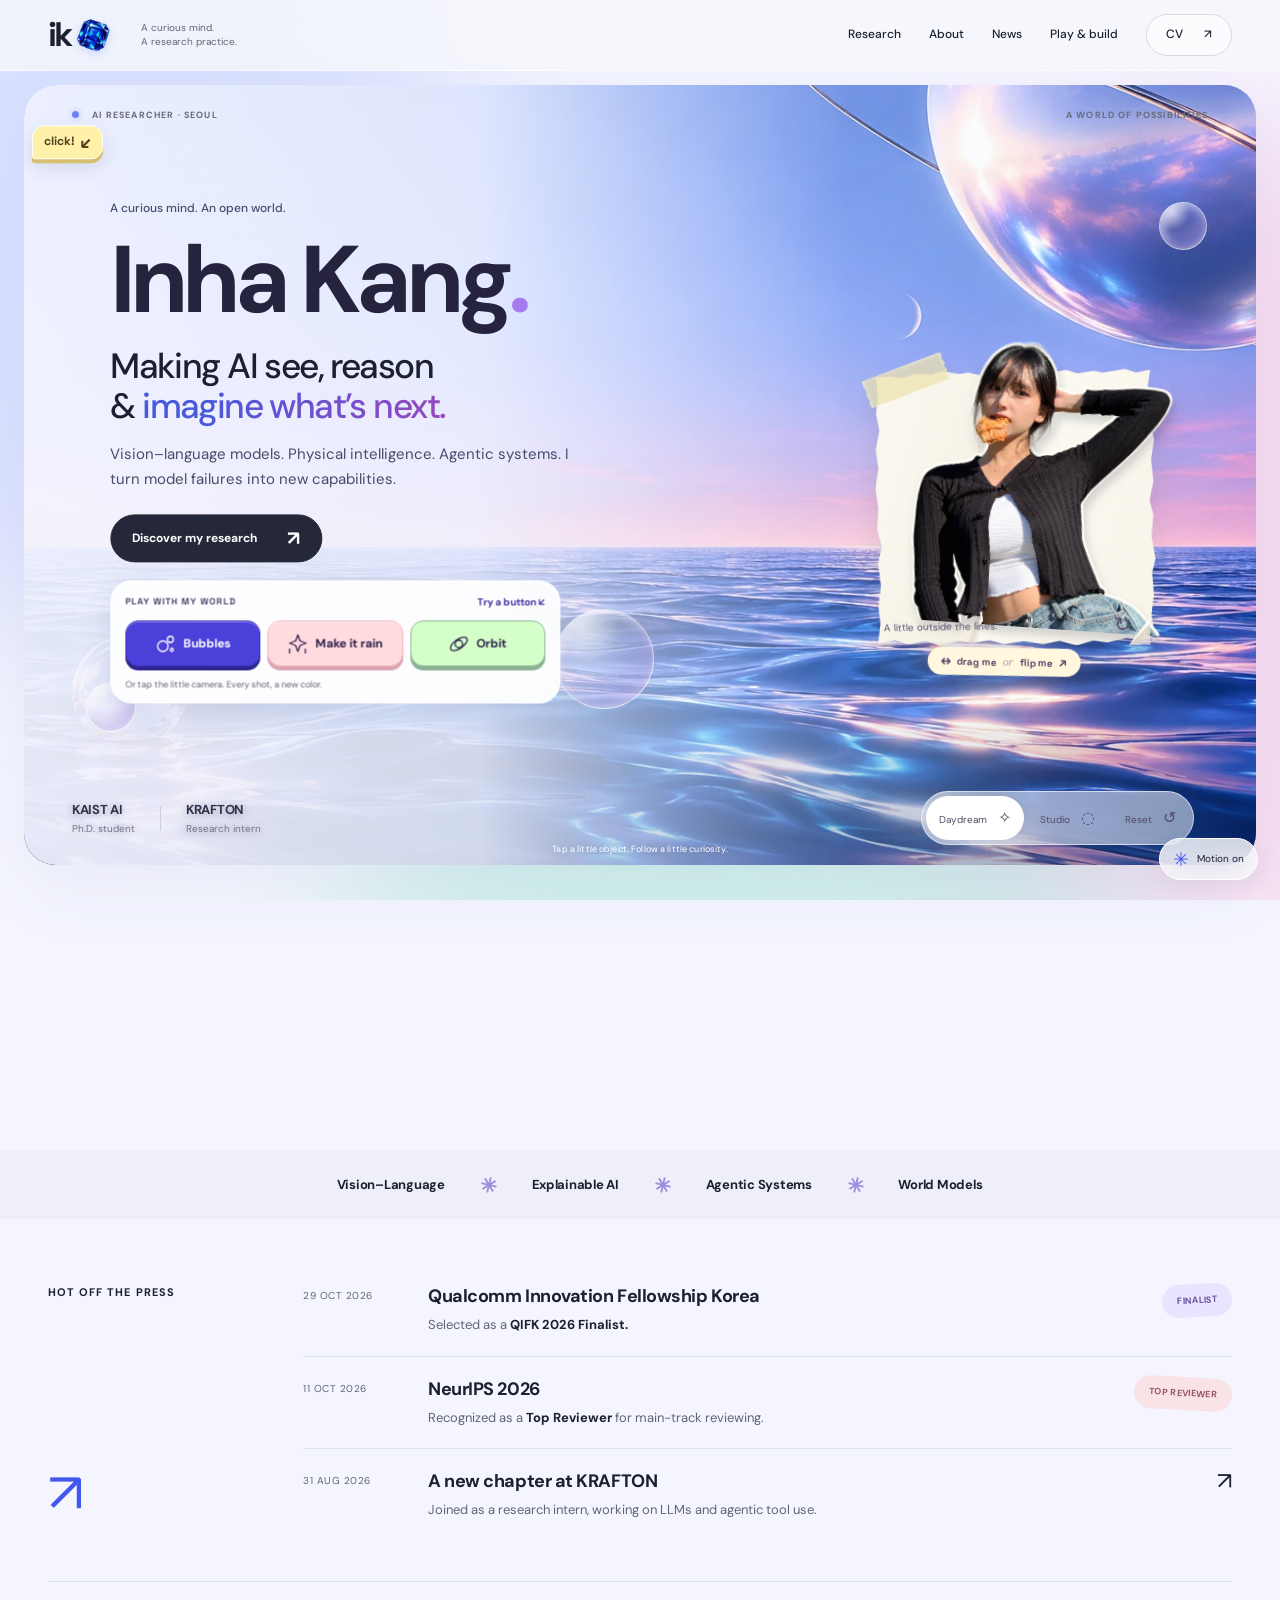
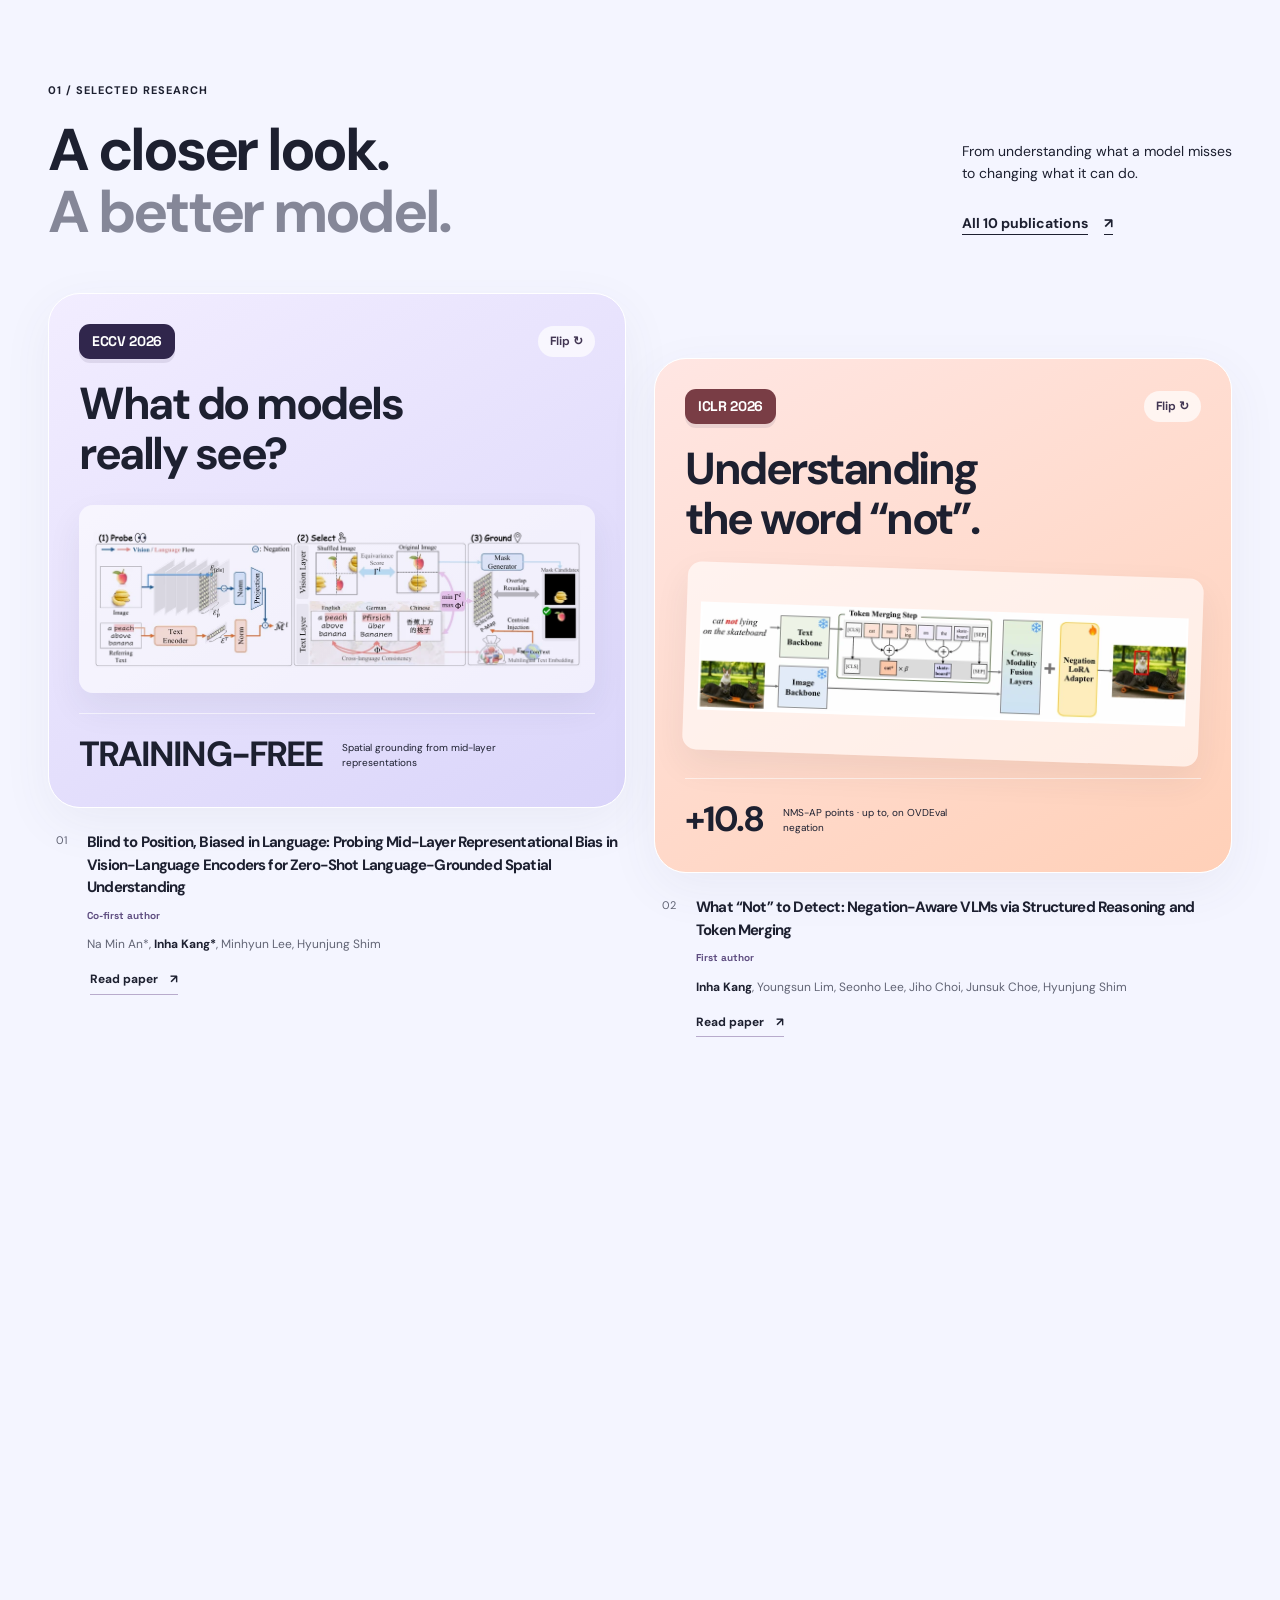
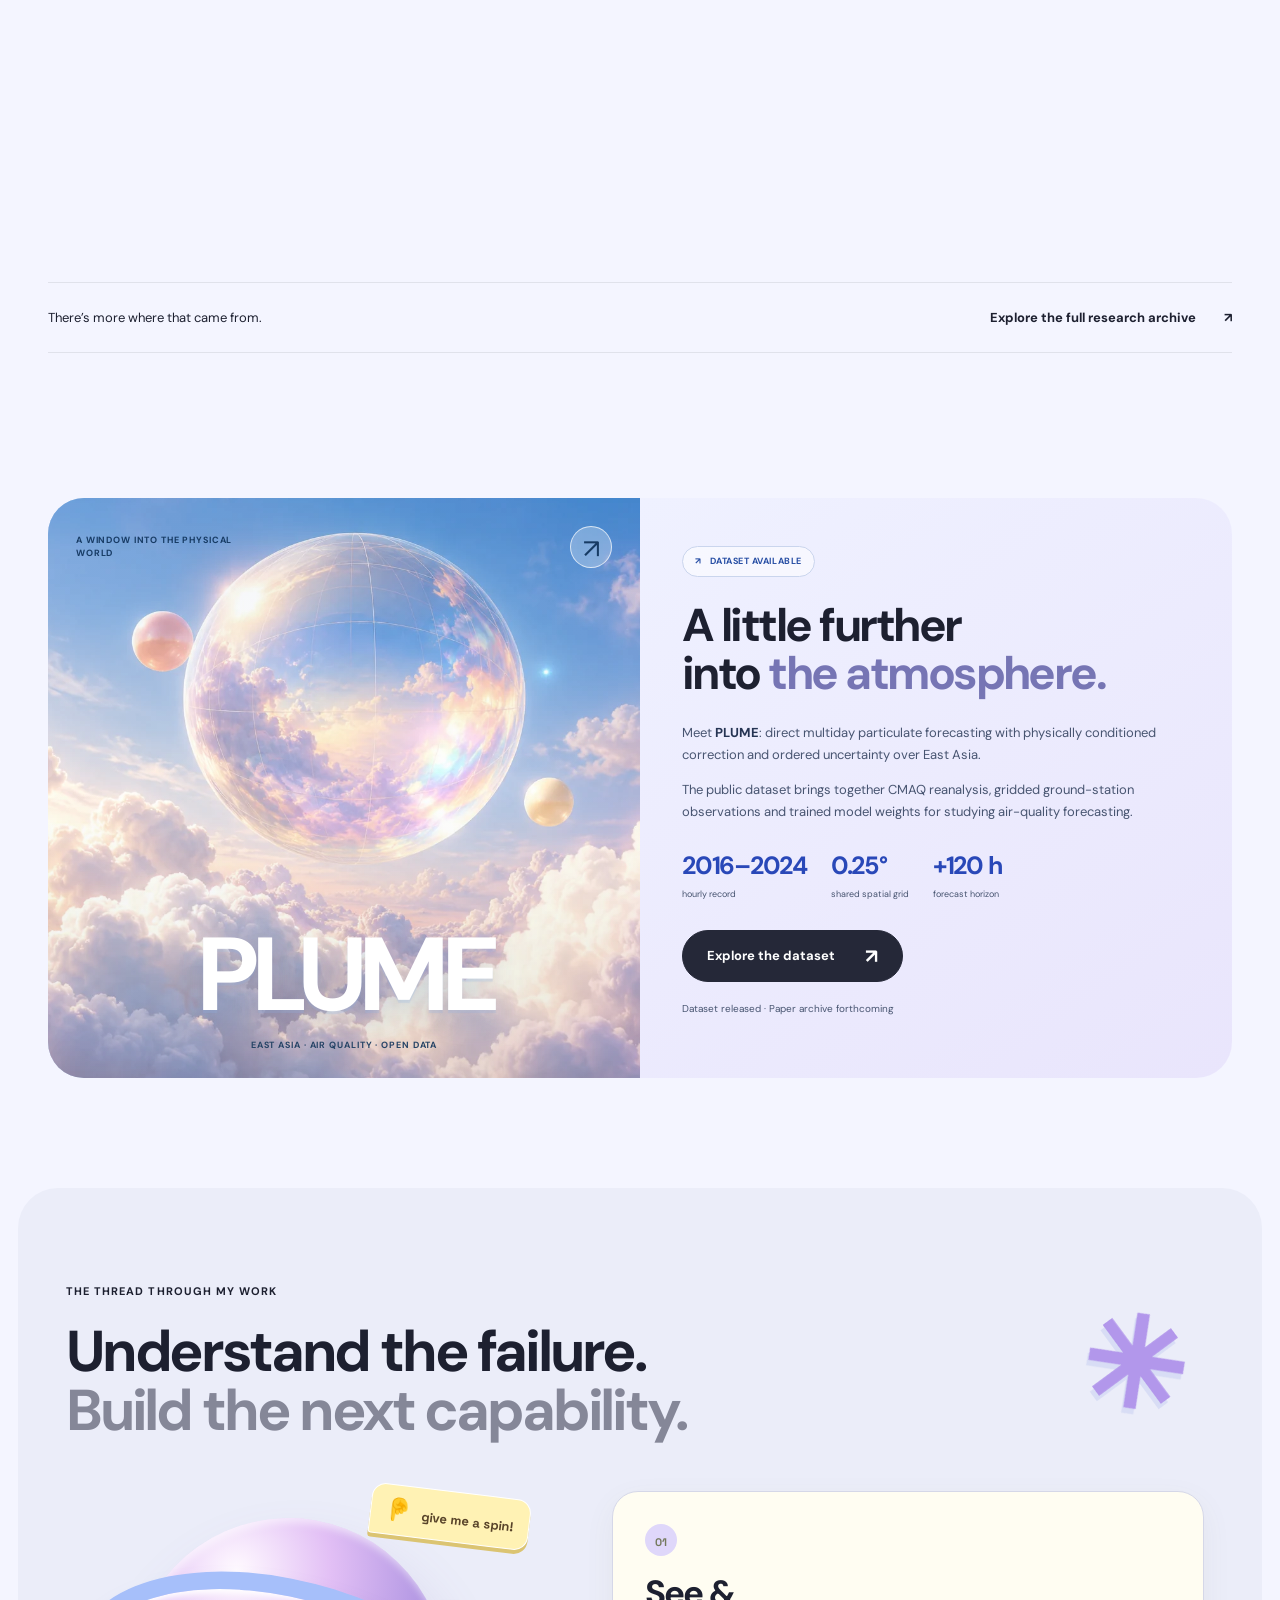
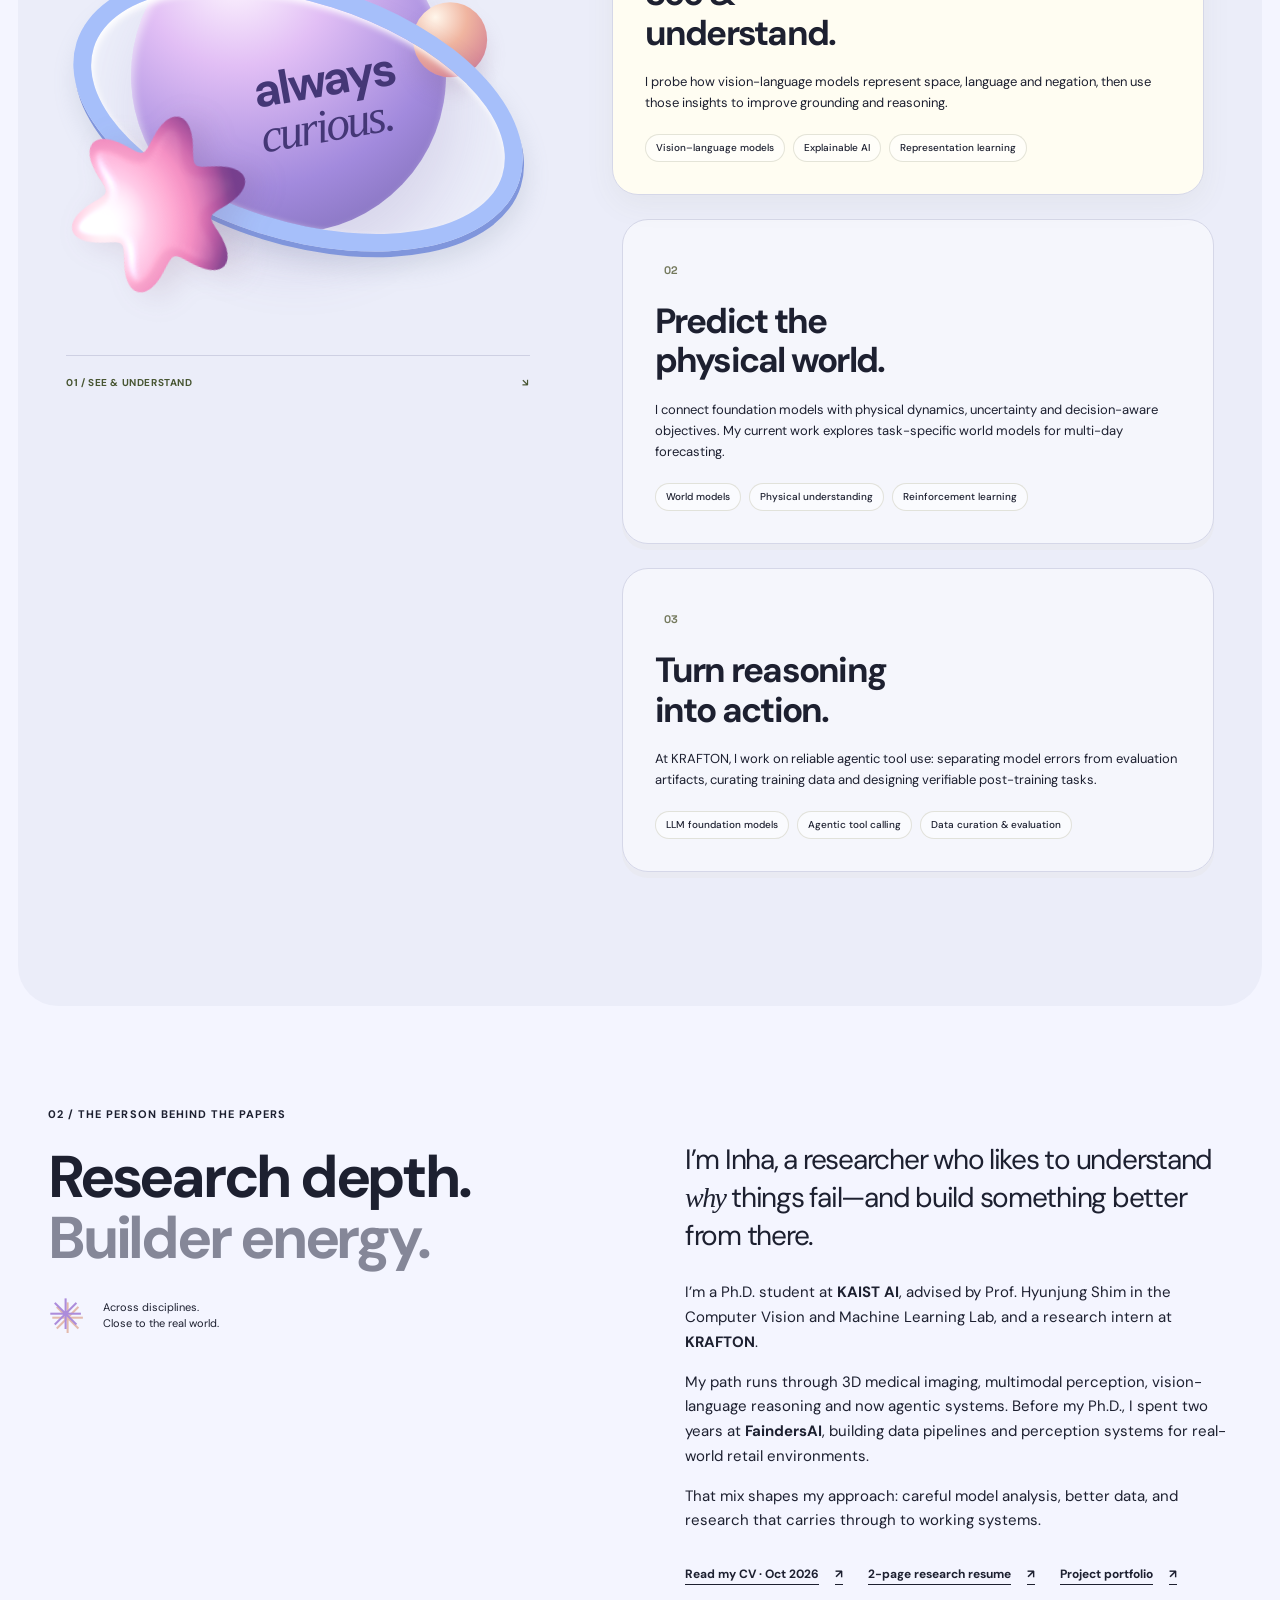
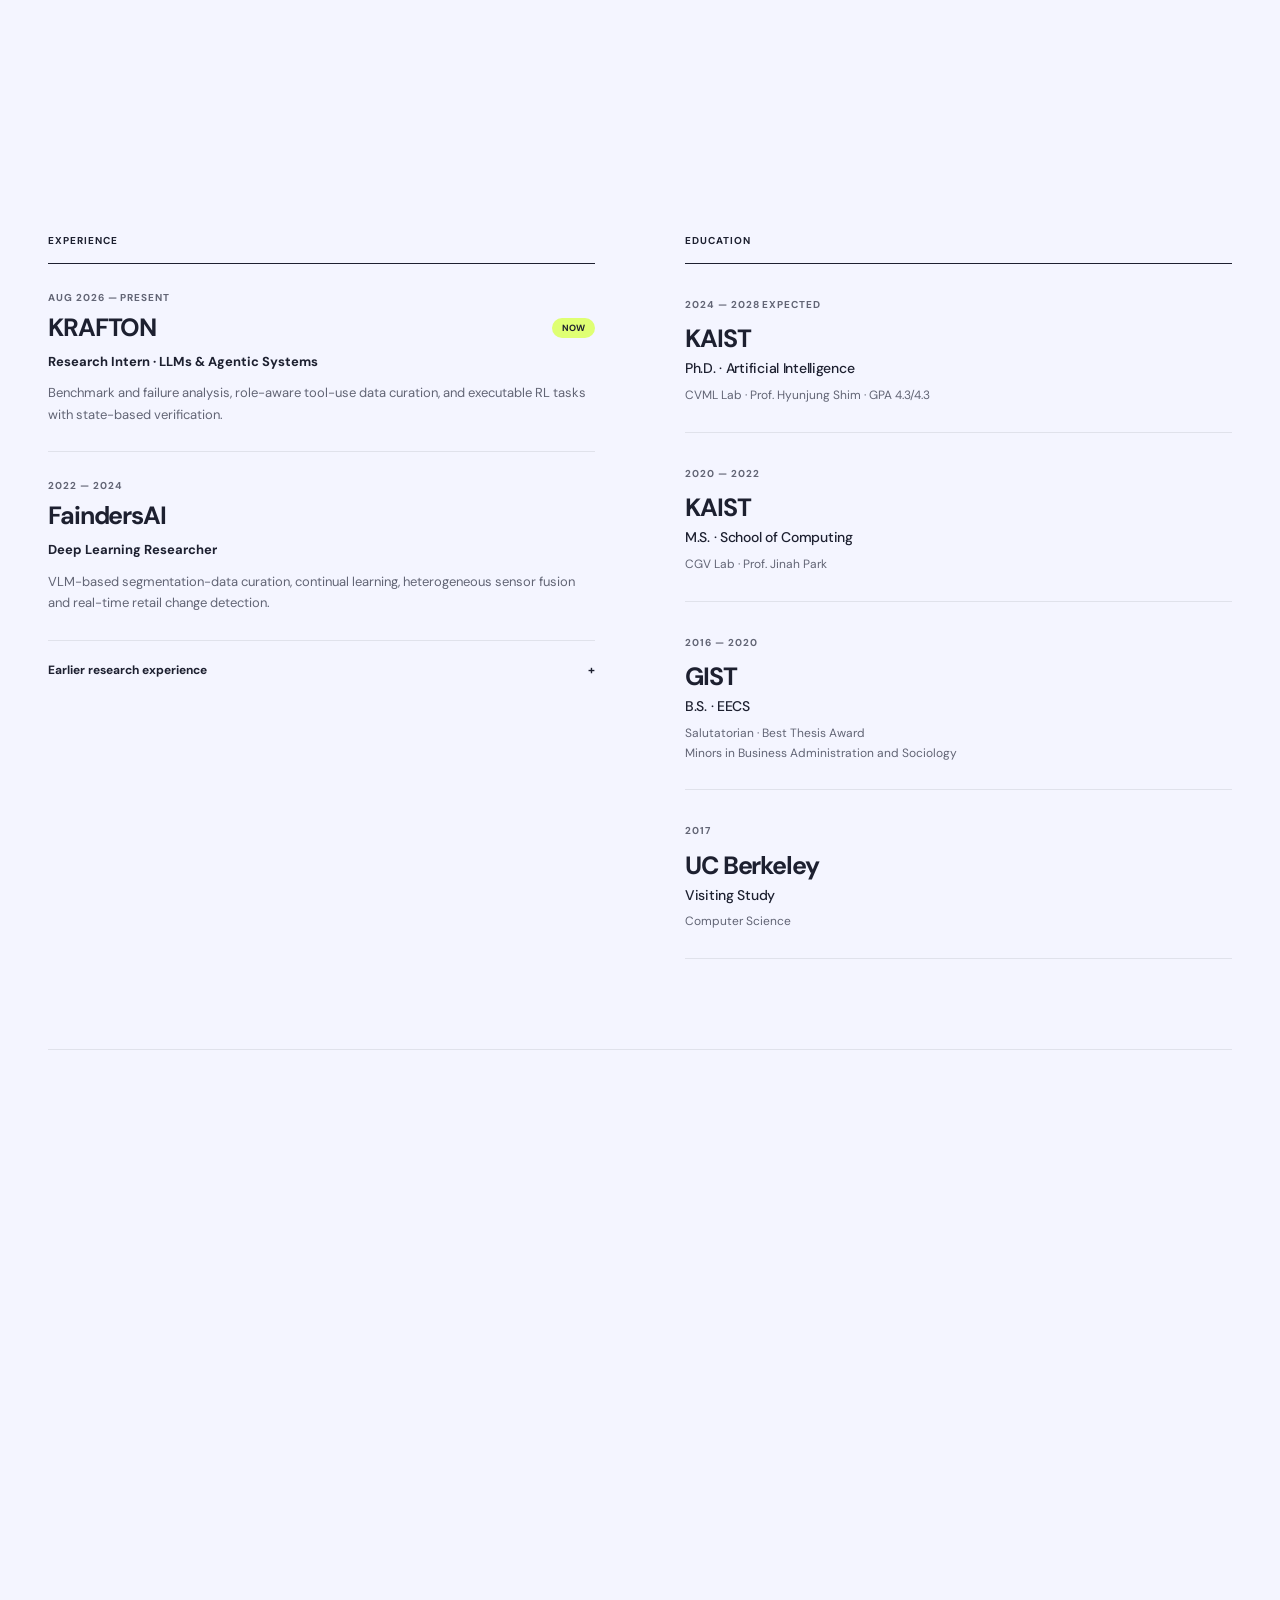
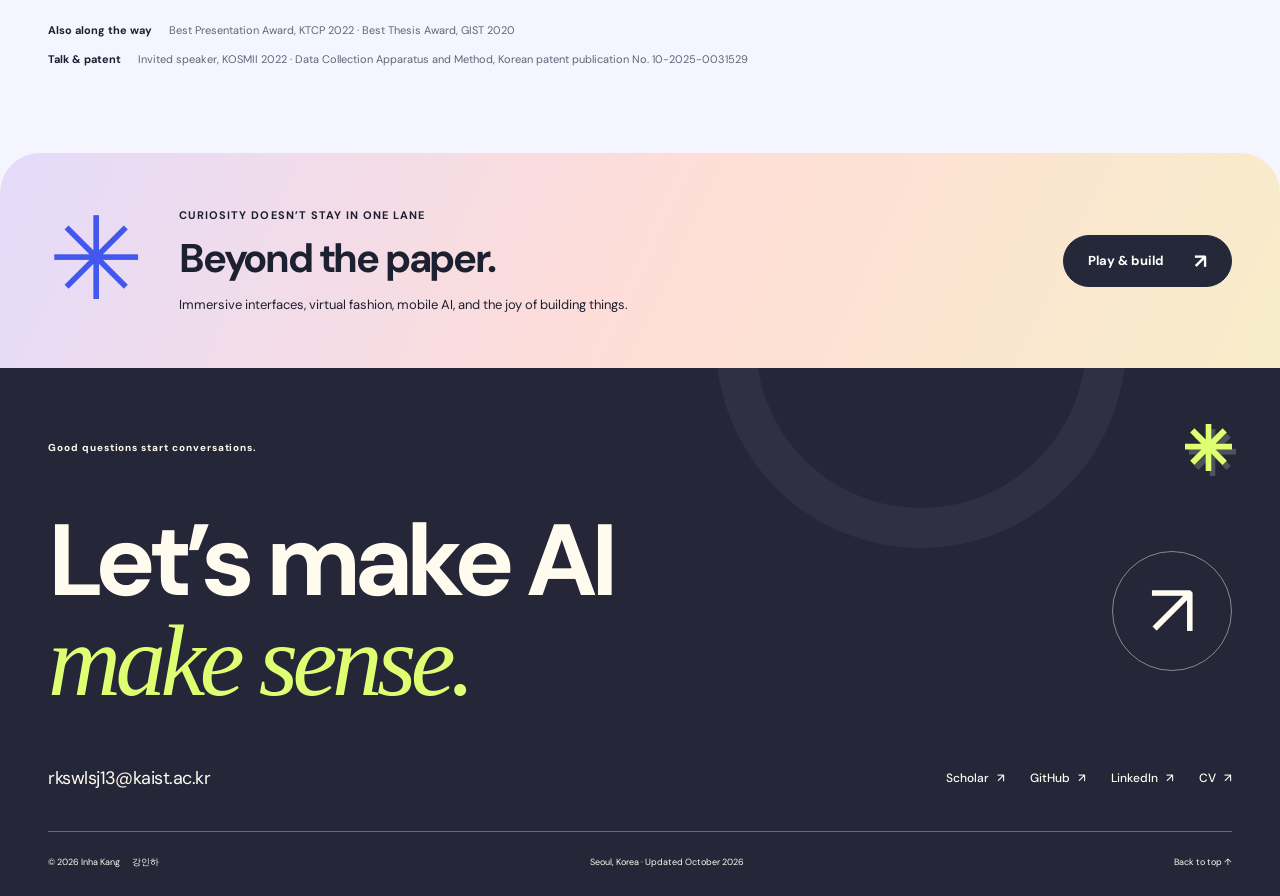
==== commit 51369253: "Add floating glass letterforms and enable Orbit by default" ====
--- a/index.html
+++ b/index.html
@@ -50,6 +50,7 @@
     <script src="assets/js/planet-play.js" defer></script>
     <link rel="stylesheet" href="assets/css/experience.css" />
     <link rel="stylesheet" href="assets/css/playground.css" />
+    <link rel="stylesheet" href="assets/css/glass-words.css" />
     <link rel="stylesheet" href="assets/css/papers.css" />
     <script type="module" src="assets/js/lab-scene.js"></script>
     <script src="assets/js/wonder.js" defer></script>
@@ -231,20 +232,16 @@
             aria-label="Floating research interests"
           >
             <a class="interest-token token-vision" href="#directions"
-              ><span aria-hidden="true">◎</span>
-              <span class="token-label" data-proximity>Vision–Language</span></a
+              ><span class="token-label">Vision–Language</span></a
             >
             <a class="interest-token token-world" href="#directions"
-              ><span aria-hidden="true">◈</span>
-              <span class="token-label" data-proximity>World Models</span></a
+              ><span class="token-label">World Models</span></a
             >
             <a class="interest-token token-agent" href="#directions"
-              ><span aria-hidden="true">↗</span>
-              <span class="token-label" data-proximity>Agentic Systems</span></a
+              ><span class="token-label">Agentic Systems</span></a
             >
             <a class="interest-token token-explain" href="#directions"
-              ><span aria-hidden="true">✧</span>
-              <span class="token-label" data-proximity>Explainable AI</span></a
+              ><span class="token-label">Explainable AI</span></a
             >
           </nav>
           <div class="showcase-topline wrap">
--- a/assets/css/glass-words.css
+++ b/assets/css/glass-words.css
@@ -0,0 +1,108 @@
+/* Letterforms, never plaques. This readable treatment is also the no-WebGL fallback. */
+.interest-token {
+  padding: 4px 0;
+  border: 0;
+  border-radius: 6px;
+  box-shadow: none;
+  background: none;
+  color: #768bd6;
+  font:
+    700 23px/1.1 "Space Grotesk",
+    sans-serif;
+  letter-spacing: -0.04em;
+  text-shadow:
+    1px 1px 0 #d9ecff,
+    2px 2px 0 #7089b8,
+    0 5px 10px #33548225;
+}
+.interest-token::after {
+  display: none;
+}
+.interest-token .token-label {
+  font: inherit;
+}
+.token-vision {
+  --word-x: 0.57;
+  --word-y: 0.35;
+  color: #6f93c8;
+}
+.token-world {
+  --word-x: 0.61;
+  --word-y: 0.56;
+  color: #6b76c7;
+}
+.token-agent {
+  --word-x: 0.45;
+  --word-y: 0.12;
+  color: #579f98;
+}
+.token-explain {
+  --word-x: 0.55;
+  --word-y: 0.78;
+  color: #ae79c0;
+}
+.hero-showcase.glass-words-ready .interest-token {
+  left: 0;
+  top: 0;
+  right: auto;
+  bottom: auto;
+  padding: 0;
+  color: transparent;
+  text-shadow: none;
+  animation: none !important;
+  rotate: none;
+  translate: none;
+  scale: 1;
+  transition: none;
+  filter: none;
+}
+.glass-words-ready .token-label {
+  opacity: 0;
+}
+.hero-showcase.glass-words-ready .interest-token:focus-visible {
+  outline: 2px dashed #4859aa;
+  outline-offset: 6px;
+}
+@media (min-width: 601px) and (max-width: 1000px) {
+  .interest-token {
+    font-size: 18px;
+  }
+  .token-vision {
+    --word-x: 0.64;
+    --word-y: 0.34;
+  }
+  .token-world {
+    --word-x: 0.75;
+    --word-y: 0.75;
+  }
+  .token-agent {
+    --word-x: 0.43;
+    --word-y: 0.13;
+  }
+  .token-explain {
+    --word-x: 0.38;
+    --word-y: 0.84;
+  }
+}
+@media (max-width: 600px) {
+  .interest-token {
+    font-size: 13px;
+    padding: 6px 0;
+  }
+  .token-vision {
+    --word-x: 0.26;
+    --word-y: 0.77;
+  }
+  .token-world {
+    --word-x: 0.74;
+    --word-y: 0.77;
+  }
+  .token-agent {
+    --word-x: 0.27;
+    --word-y: 0.825;
+  }
+  .token-explain {
+    --word-x: 0.74;
+    --word-y: 0.825;
+  }
+}
